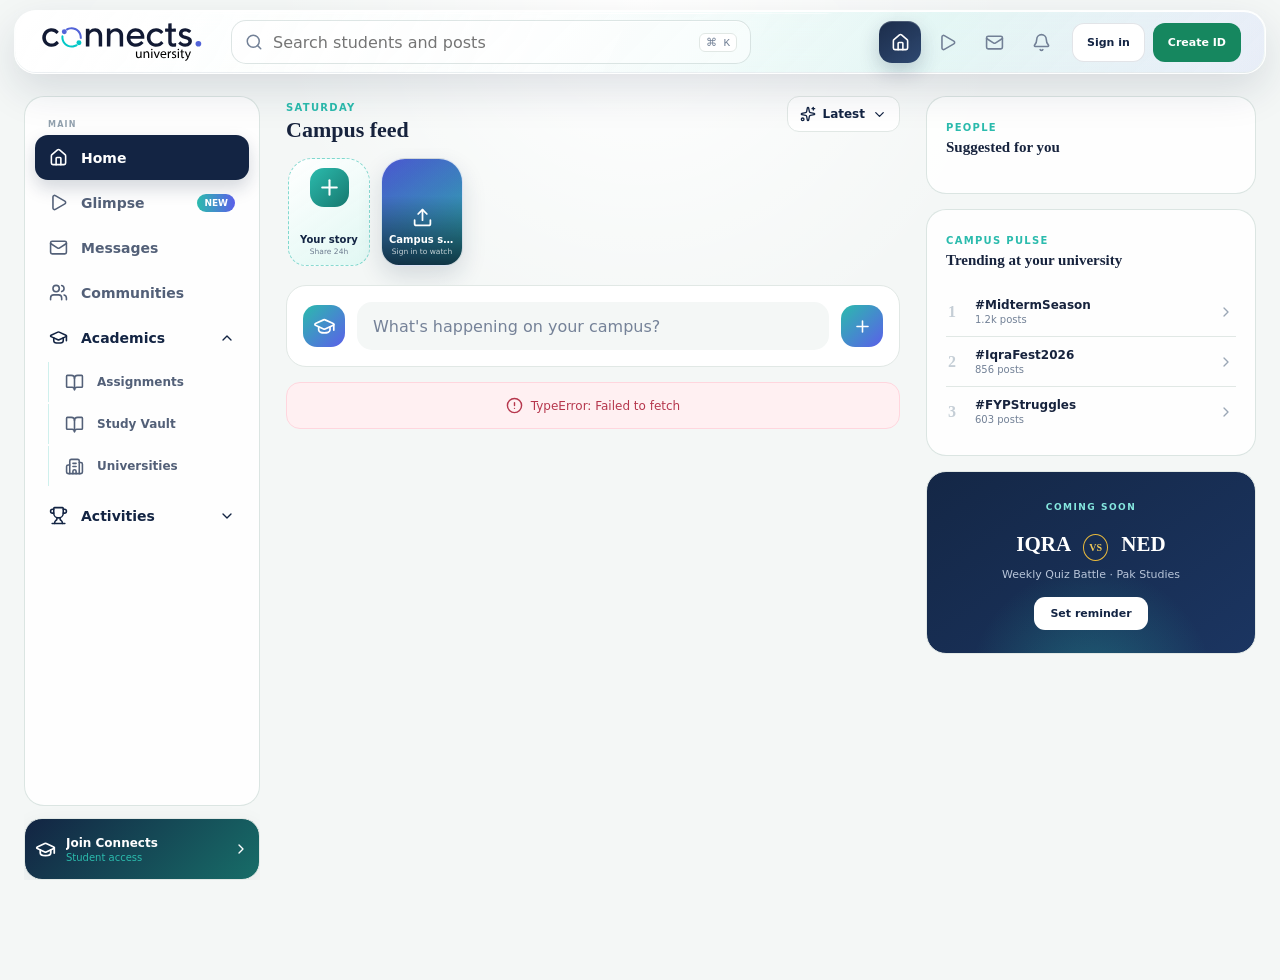
==== index.html @ 9ad3797e "Add files via upload" ====
<!doctype html>
<html lang="en">
  <head>
    <meta charset="UTF-8" />
    <meta name="viewport" content="width=device-width, initial-scale=1.0" />
    <meta name="theme-color" content="#132443" />
    <meta name="description" content="Connects University is a free student education and campus community platform for learners, teachers and universities across Pakistan." />
    <meta http-equiv="Content-Security-Policy" content="default-src 'self'; base-uri 'self'; object-src 'none'; frame-ancestors 'none'; form-action 'self'; script-src 'self' 'sha256-Qj+hzBf1pVnDikHfz5MEUBC58TeFYwtO6Jq3TD0cAFQ='; style-src 'self' 'unsafe-inline' https://fonts.googleapis.com; font-src 'self' https://fonts.gstatic.com; img-src 'self' data: blob: https://*.supabase.co; media-src 'self' blob: https://*.supabase.co; connect-src 'self' https://*.supabase.co wss://*.supabase.co; worker-src 'self' blob:; upgrade-insecure-requests" />
    <link rel="canonical" href="https://connects.university/" />
    <meta property="og:title" content="Connects University — Pakistan's Student Network" />
    <meta property="og:description" content="Free learning resources, campus discovery and a verified student community." />
    <meta property="og:url" content="https://connects.university/" />
    <meta property="og:type" content="website" />
    <meta property="og:image" content="https://connects.university/icons/connects-icon-512.png" />
    <link rel="icon" type="image/svg+xml" href="/connects-icon.svg" />
    <link rel="manifest" href="/manifest.webmanifest" />
    <link rel="apple-touch-icon" href="/icons/connects-icon-192.png" />
    <title>Connects University</title>
    <script type="application/ld+json">{"@context":"https://schema.org","@type":"Organization","name":"Connects University","url":"https://connects.university/","logo":"https://connects.university/connects-logo-dark.svg","founder":{"@type":"Person","name":"Mohsin Haider Shakeel","url":"https://connects.university/founder.html"}}</script>
    <script src="/route-restore.js"></script>
    <script type="module" crossorigin src="/assets/index-eYK4TrKf.js"></script>
    <link rel="stylesheet" crossorigin href="/assets/index-BGfh92pj.css">
  </head>
  <body>
    <div id="root"></div>
  </body>
</html>
---- assets/index-BGfh92pj.css ----
@import "https://fonts.googleapis.com/css2?family=DM+Sans:wght@400;500;600;700&family=Manrope:wght@600;700;800&display=swap";:root{--navy:#132443;--navy-2:#1b2f55;--teal:#2bbbad;--teal-soft:#e8f8f5;--purple:#5b5fe9;--bg:#f4f7f6;--card:#fff;--text:#17233d;--muted:#728096;--border:#e1e8e5;--shadow:0 14px 40px #14294812;color:var(--text);background:var(--bg);font-synthesis:none;font-family:DM Sans,system-ui,sans-serif}*{box-sizing:border-box}body{background:radial-gradient(circle at 50% 0,#fff 0,transparent 370px),var(--bg);min-width:320px;margin:0}button,input,textarea{font:inherit}.app{min-height:100vh}.topbar{-webkit-backdrop-filter:blur(16px);backdrop-filter:blur(16px);border-bottom:1px solid var(--border);z-index:30;background:#fffffff0;height:72px;position:sticky;top:0}.topbar-inner{align-items:center;gap:28px;max-width:1440px;height:100%;margin:auto;padding:0 30px;display:flex}.logo{letter-spacing:-1.1px;color:var(--navy);white-space:nowrap;align-items:center;font:800 22px/1 Manrope;display:flex}.logo b{color:var(--teal);font-size:26px}.logo-mark{background:var(--navy);border-radius:9px;width:25px;height:25px;margin-right:7px;position:relative;overflow:hidden;transform:rotate(-8deg)}.logo-mark:before{content:"";border:2px solid #fff;border-radius:8px;position:absolute;inset:7px 4px 4px}.logo-mark i{background:var(--teal);border-radius:50%;width:5px;height:5px;position:absolute;top:4px;left:6px}.logo-mark i+i{top:2px;left:15px}.search-box{border:1px solid var(--border);width:min(520px,42vw);height:44px;color:var(--muted);background:#f6f8f7;border-radius:15px;align-items:center;padding:0 13px;transition:all .2s;display:flex}.search-box:focus-within{border-color:var(--teal);background:#fff;box-shadow:0 0 0 4px #2bbbad1f}.search-box input{color:var(--text);background:0 0;border:0;outline:0;flex:1;padding:0 10px}.search-box kbd{border:1px solid var(--border);background:#fff;border-radius:6px;padding:2px 6px;font-size:11px}.top-actions{align-items:center;gap:5px;margin-left:auto;display:flex}.top-action,.icon-button{width:42px;height:42px;color:var(--muted);cursor:pointer;background:0 0;border:0;border-radius:13px;place-items:center;display:grid;position:relative}.top-action:hover,.top-action.active{background:var(--navy);color:#fff}.has-dot i{background:#ef5c77;border:2px solid #fff;border-radius:50%;width:7px;height:7px;position:absolute;top:8px;right:8px}.profile-trigger{cursor:pointer;color:var(--muted);background:0 0;border:0;align-items:center;gap:5px;margin-left:6px;display:flex}.app-grid{grid-template-columns:236px minmax(0,650px) 330px;gap:26px;max-width:1330px;margin:0 auto;padding:26px 24px 100px;display:grid}.left-column,.right-column{align-self:start;position:sticky;top:98px}.identity-card,.side-nav,.founding-card,.rail-card,.battle-card,.card{background:var(--card);border:1px solid var(--border);border-radius:20px}.identity-card{box-shadow:var(--shadow);align-items:center;gap:12px;padding:18px;display:flex}.identity-card div{min-width:0}.identity-card strong,.identity-card span{display:block}.identity-card strong{white-space:nowrap;font-size:14px}.identity-card span{color:var(--teal);margin-top:3px;font-size:12px}.verified{color:#fff;vertical-align:1px;background:#4385f5;border-radius:50%;place-items:center;width:16px;height:16px;font-size:11px;display:inline-grid!important}.avatar{background:linear-gradient(135deg,var(--avatar),color-mix(in srgb,var(--avatar),#132443 30%));color:#fff;letter-spacing:-.3px;border-radius:50%;flex:none;place-items:center;font-weight:700;display:inline-grid}.avatar-sm{width:34px;height:34px;font-size:11px}.avatar-md{width:44px;height:44px;font-size:12px}.avatar-lg{width:52px;height:52px;font-size:14px}.avatar-story{width:54px;height:54px;font-size:15px}.avatar-ring{outline:3px solid var(--teal-soft);outline-offset:2px}.side-nav{margin-top:14px;padding:9px}.side-nav button{color:#536078;cursor:pointer;background:0 0;border:0;border-radius:13px;align-items:center;gap:13px;width:100%;height:45px;padding:0 14px;font-size:14px;font-weight:600;display:flex}.side-nav button:hover{color:var(--navy);background:#f4f7f6}.side-nav button.active{background:var(--navy);color:#fff;box-shadow:0 8px 18px #1324432e}.side-nav button b{background:linear-gradient(90deg,var(--teal),var(--purple));color:#fff;border-radius:10px;margin-left:auto;padding:4px 7px;font-size:9px}.founding-card{color:#fff;background:linear-gradient(145deg,#132443,#1c3764);margin-top:14px;padding:18px;position:relative;overflow:hidden}.founding-card>*{z-index:1;position:relative}.founding-icon{color:#65e4d8;background:#2bbbad29;border-radius:11px;place-items:center;width:34px;height:34px;margin-bottom:12px;display:grid}.founding-card strong{text-transform:uppercase;color:#87e9df;letter-spacing:.8px;font-size:12px}.founding-card p{color:#bcc8dc;margin:8px 0 0;font-size:12px;line-height:1.55}.founding-orbit{z-index:0;border:20px solid #2bbbad1f;border-radius:50%;width:120px;height:120px;position:absolute;bottom:-55px;right:-53px}.feed-heading{justify-content:space-between;align-items:start;height:52px;display:flex}.feed-heading span,.section-title span{letter-spacing:1.3px;text-transform:uppercase;color:var(--teal);font-size:10px;font-weight:700}.feed-heading h1{margin:3px 0;font:800 22px/1.1 Manrope}.feed-heading>button{border:1px solid var(--border);color:var(--navy);background:#fff;border-radius:12px;align-items:center;gap:7px;padding:9px 12px;font-size:12px;font-weight:600;display:flex}.stories{scrollbar-width:none;gap:15px;padding:13px 4px 18px;display:flex;overflow-x:auto}.stories::-webkit-scrollbar{display:none}.story{cursor:pointer;background:0 0;border:0;flex-direction:column;align-items:center;gap:7px;min-width:62px;padding:0;display:flex}.story small{text-overflow:ellipsis;color:#58657a;max-width:68px;font-size:11px;overflow:hidden}.story-ring{background:conic-gradient(var(--purple),var(--teal),#ef8369,var(--purple));border-radius:50%;place-items:center;padding:3px;display:grid}.story-ring .avatar{border:3px solid #fff}.story-own{border:2px dashed var(--teal);width:60px;height:60px;color:var(--teal);background:#fff;border-radius:50%;place-items:center;display:grid}.composer{box-shadow:var(--shadow);padding:17px 18px}.composer-row{align-items:flex-start;gap:12px;display:flex}.composer textarea{resize:none;min-height:46px;max-height:120px;color:var(--text);background:#f5f7f6;border:0;border-radius:15px;outline:0;flex:1;padding:13px 16px}.composer textarea:focus{box-shadow:inset 0 0 0 1px var(--teal);background:#fff}.composer-actions{border-top:1px solid var(--border);justify-content:space-between;align-items:center;margin-top:14px;padding-top:12px;display:flex}.composer-actions>div{gap:4px;display:flex}.composer-actions button{color:#657187;cursor:pointer;background:0 0;border:0;border-radius:10px;align-items:center;gap:7px;padding:9px 11px;font-size:12px;font-weight:600;display:flex}.composer-actions button:hover{background:var(--teal-soft);color:#168f83}.primary-button{background:var(--navy)!important;color:#fff!important;padding:10px 17px!important}.primary-button:disabled{opacity:.45;cursor:not-allowed}.feed-list{gap:17px;margin-top:17px;display:grid}.post-card{padding:19px;box-shadow:0 8px 28px #1429480b}.post-header{align-items:center;gap:11px;display:flex}.post-author{flex-direction:column;gap:2px;display:flex}.post-author strong{font-size:14px}.post-author span{color:var(--muted);font-size:11px}.campus-chip{background:var(--teal-soft);color:#168f83;border-radius:20px;margin-left:4px;padding:5px 9px;font-size:10px;font-weight:700}.more-button{width:35px;height:35px;color:var(--muted);cursor:pointer;background:0 0;border:0;border-radius:10px;margin-left:auto}.more-button:hover{background:#f3f6f5}.post-copy{margin:15px 2px;font-size:14px;line-height:1.6}.post-visual{color:#fff;border-radius:17px;flex-direction:column;justify-content:center;height:330px;padding:34px;display:flex;position:relative;overflow:hidden}.post-visual:after{content:"";border:1px solid #ffffff2e;border-radius:50%;width:250px;height:250px;position:absolute;bottom:-70px;right:-60px;box-shadow:0 0 0 32px #ffffff0a,0 0 0 64px #ffffff08}.visual-grid{background-image:linear-gradient(#ffffff0a 1px,#0000 1px),linear-gradient(90deg,#ffffff0a 1px,#0000 1px);background-size:28px 28px;position:absolute;inset:0;-webkit-mask-image:linear-gradient(90deg,#000,#0000 70%);mask-image:linear-gradient(90deg,#000,#0000 70%)}.visual-pill{z-index:1;letter-spacing:1.3px;color:#8af0e6;margin-bottom:14px;font-size:9px;font-weight:700;position:relative}.post-visual>strong{z-index:1;letter-spacing:-1.1px;font:800 32px/1.12 Manrope;position:relative}.post-visual>strong em{color:#83eade;font-style:normal}.post-visual .logo{z-index:2;color:#fff;letter-spacing:-.5px;font-size:14px;position:absolute;top:22px;right:22px}.post-visual .logo-mark{background:#fff;border-radius:6px;width:18px;height:18px}.post-visual .logo-mark:before{border-color:var(--navy)}.post-stats{color:var(--muted);border-bottom:1px solid var(--border);justify-content:space-between;align-items:center;padding:12px 2px 10px;font-size:11px;display:flex}.post-stats span:first-child{align-items:center;gap:5px;display:flex}.post-actions{grid-template-columns:1fr 1.2fr 1fr 44px;gap:4px;padding-top:8px;display:grid}.post-actions button{color:#667288;cursor:pointer;background:0 0;border:0;border-radius:10px;justify-content:center;align-items:center;gap:7px;height:38px;font-size:12px;font-weight:600;display:flex}.post-actions button:hover{background:#f3f6f5}.post-actions button.liked{color:#e84f6b;background:#fff0f3}.post-actions button.saved{color:var(--navy);background:#edf1f7}.right-column{gap:15px;display:grid}.rail-card{padding:19px}.section-title{justify-content:space-between;align-items:start;margin-bottom:15px;display:flex}.section-title h2{margin:3px 0;font:800 15px/1.2 Manrope}.section-title button{color:var(--teal);cursor:pointer;background:0 0;border:0;font-size:11px;font-weight:700}.suggestions{gap:16px;display:grid}.suggestion{align-items:center;gap:10px;display:flex}.suggestion>div{flex:1;min-width:0}.suggestion strong,.suggestion span{white-space:nowrap;text-overflow:ellipsis;display:block;overflow:hidden}.suggestion strong{font-size:12px}.suggestion span{color:var(--muted);margin-top:3px;font-size:10px}.suggestion>button{border:1px solid var(--teal);color:#16988c;cursor:pointer;background:#fff;border-radius:20px;padding:7px 10px;font-size:10px;font-weight:700}.suggestion>button:hover{background:var(--teal);color:#fff}.trends{display:grid}.trends button{border:0;border-bottom:1px solid var(--border);text-align:left;color:var(--text);cursor:pointer;background:0 0;align-items:center;padding:11px 2px;display:flex}.trends button:last-child{border-bottom:0}.trends button>b{color:#c5ced6;width:27px;font:800 16px Manrope}.trends button>span{flex-direction:column;flex:1;gap:2px;display:flex}.trends strong{font-size:12px}.trends small{color:var(--muted);font-size:10px}.trends svg{color:#9aa6b5;transform:rotate(-90deg)}.battle-card{text-align:center;color:#fff;background:radial-gradient(circle at 50% 120%,#2bbbad54,#0000 45%),linear-gradient(145deg,#142746,#1b3561);padding:23px}.battle-card>span{letter-spacing:1.5px;color:#85e8df;font-size:9px;font-weight:700}.battle-card>strong{margin:18px 0 5px;font:800 21px Manrope;display:block}.battle-card>strong i{color:#f0c958;border:1px solid #e7b83c;border-radius:50%;margin:0 8px;padding:7px 5px;font-size:10px;font-style:normal}.battle-card p{color:#b8c5d9;font-size:11px}.battle-card button{color:var(--navy);background:#fff;border:0;border-radius:11px;margin-top:5px;padding:10px 16px;font-size:11px;font-weight:700}.bottom-nav,.mobile-only,.drawer-close,.drawer-scrim{display:none}@media (width<=1150px){.app-grid{grid-template-columns:220px minmax(0,650px);max-width:980px}.right-column{display:none}}@media (width<=820px){.topbar{height:64px}.topbar-inner{gap:12px;padding:0 15px}.topbar .logo{font-size:19px}.search-box{flex:1;width:auto}.search-box kbd,.top-actions .top-action,.profile-trigger svg{display:none}.mobile-only{display:grid}.app-grid{max-width:680px;padding:16px 13px 88px;display:block}.left-column{z-index:60;background:var(--bg);width:min(310px,86vw);height:100vh;padding:70px 16px 20px;transition:transform .25s;position:fixed;top:0;left:0;overflow:auto;transform:translate(-105%)}.left-column.drawer-open{transform:translate(0)}.drawer-close{width:40px;height:40px;color:var(--navy);background:#fff;border:0;border-radius:12px;place-items:center;display:grid;position:absolute;top:16px;right:15px}.drawer-scrim.show{-webkit-backdrop-filter:blur(3px);backdrop-filter:blur(3px);z-index:55;background:#0a182d73;display:block;position:fixed;inset:0}.feed-heading{height:48px}.stories{margin:0 -13px;padding-left:15px}.composer{border-radius:17px}.bottom-nav{z-index:40;height:70px;padding:6px max(7px,env(safe-area-inset-left)) calc(5px + env(safe-area-inset-bottom));-webkit-backdrop-filter:blur(14px);backdrop-filter:blur(14px);border-top:1px solid var(--border);background:#fffffff5;grid-template-columns:repeat(5,1fr);display:grid;position:fixed;bottom:0;left:0;right:0}.bottom-nav button{color:#758197;background:0 0;border:0;flex-direction:column;justify-content:center;align-items:center;gap:2px;font-size:9px;display:flex}.bottom-nav svg{width:20px}.bottom-nav button.active{color:var(--navy)}.bottom-nav .create{background:linear-gradient(135deg,var(--teal),var(--purple));color:#fff;border-radius:15px;place-self:center;width:46px;height:46px;box-shadow:0 8px 20px #427acf40}.bottom-nav .create svg{width:23px}.post-visual{height:300px}}@media (width<=520px){.topbar .search-box{display:none}.topbar-inner{justify-content:space-between}.top-actions{margin-left:0}.feed-heading h1{font-size:20px}.feed-heading>button{padding:8px 10px}.composer{padding:14px}.composer-actions button{padding:8px}.composer-actions button:nth-child(2){display:none}.primary-button{display:flex!important}.post-card{border-radius:17px;padding:14px}.post-copy{font-size:13px}.post-visual{height:250px;padding:24px}.post-visual>strong{font-size:27px}.post-actions{grid-template-columns:1fr 1.2fr 1fr 38px}.post-actions button{font-size:0}.post-actions button svg{width:20px}.post-header .campus-chip{display:none}}@media (prefers-reduced-motion:reduce){*{scroll-behavior:auto!important;transition:none!important}}.avatar{overflow:hidden}.avatar img{object-fit:cover;width:100%;height:100%}.side-nav button:disabled,.story:disabled,.post-actions button:disabled,.suggestion button:disabled,.trends button:disabled,.battle-card button:disabled{opacity:.52;cursor:not-allowed}.side-nav button.active{opacity:1}.composer-actions button small{background:#eef1f5;border-radius:8px;padding:2px 5px;font-size:8px}.composer-actions button:disabled{opacity:.52;cursor:not-allowed}.real-post-image{object-fit:cover;background:#edf1f0;border-radius:17px;width:100%;max-height:520px;display:block}.poll-preview{gap:7px;margin-top:10px;display:grid}.poll-preview button{border:1px solid var(--border);text-align:left;color:var(--text);background:#f7f9f8;border-radius:11px;padding:10px}.feed-error,.feed-loading,.empty-state{border-radius:14px;justify-content:center;align-items:center;gap:8px;margin-top:15px;padding:14px;font-size:12px;display:flex}.feed-error{color:#b6374d;background:#fff0f2;border:1px solid #ffd6de}.feed-loading,.empty-state{color:var(--muted);border:1px solid var(--border);background:#fff}.load-more{border:1px solid var(--border);color:var(--navy);cursor:pointer;background:#fff;border-radius:13px;align-items:center;gap:7px;margin:16px auto 0;padding:10px 18px;font-weight:700;display:flex}.spin{animation:.8s linear infinite spin}@keyframes spin{to{transform:rotate(360deg)}}.auth-page{background:#fff;grid-template-columns:minmax(420px,1.08fr) minmax(420px,.92fr);min-height:100vh;display:grid}.auth-showcase{color:#fff;background:radial-gradient(circle at 15% 85%,#2bbbad47,#0000 28%),radial-gradient(circle at 90% 5%,#5b5fe940,#0000 28%),linear-gradient(145deg,#10213e,#1a3764);flex-direction:column;min-height:100vh;padding:48px clamp(45px,6vw,90px);display:flex;position:relative;overflow:hidden}.auth-showcase:after{content:"";border:1px solid #ffffff1a;border-radius:50%;width:420px;height:420px;position:absolute;bottom:-150px;right:-180px;box-shadow:0 0 0 45px #ffffff06,0 0 0 90px #ffffff05}.auth-logo{letter-spacing:-1px;z-index:1;align-items:center;font:800 22px Manrope;display:flex;position:relative}.auth-logo>span{background:#fff;border-radius:9px;width:27px;height:27px;margin-right:8px;position:relative;transform:rotate(-7deg)}.auth-logo>span:before{content:"";border:2px solid var(--navy);border-radius:8px;position:absolute;inset:7px 4px 4px}.auth-logo i{background:var(--teal);border-radius:50%;width:5px;height:5px;position:absolute;top:4px;left:6px}.auth-logo i+i{top:2px;left:16px}.auth-logo>b{color:#58dacd;font-size:27px}.showcase-copy{z-index:1;margin:auto 0;position:relative}.showcase-copy>span,.eyebrow{letter-spacing:1.6px;color:#70e3d8;font-size:10px;font-weight:800}.showcase-copy h1{letter-spacing:-2.6px;margin:17px 0 20px;font:800 clamp(40px,5vw,68px)/1.02 Manrope}.showcase-copy h1 em{color:#71e1d6;font-style:normal}.showcase-copy p{color:#c4cede;max-width:520px;font-size:16px;line-height:1.7}.campus-note{z-index:1;color:#fff;align-items:center;gap:12px;display:flex;position:relative}.campus-note>svg{color:#76e7dc;background:#ffffff1a;border-radius:13px;width:42px;height:42px;padding:10px}.campus-note strong,.campus-note span{display:block}.campus-note strong{font-size:12px}.campus-note span{color:#aebdd2;margin-top:3px;font-size:10px}.auth-panel{background:radial-gradient(circle at 50% 0,#f0fbf9,#0000 38%),#fff;place-items:center;padding:40px;display:grid}.auth-card{width:min(420px,100%)}.mobile-auth-logo{display:none}.auth-card h2{letter-spacing:-1px;color:var(--navy);margin:9px 0;font:800 31px/1.15 Manrope}.auth-card>p{color:var(--muted);margin-bottom:27px;font-size:13px;line-height:1.6}.auth-card form{gap:15px;display:grid}.auth-card label{color:#4c5a70;gap:7px;font-size:11px;font-weight:700;display:grid}.auth-card input{border:1px solid var(--border);width:100%;height:49px;color:var(--text);background:#fbfcfc;border-radius:13px;outline:0;padding:0 14px}.auth-card input:focus{border-color:var(--teal);background:#fff;box-shadow:0 0 0 4px #2bbbad1c}.auth-submit,.google-button{cursor:pointer;border-radius:13px;justify-content:center;align-items:center;gap:9px;width:100%;height:49px;font-weight:700;display:flex}.auth-submit{background:var(--navy);color:#fff;border:0}.google-button{border:1px solid var(--border);color:var(--text);background:#fff}.google-button b{color:#4285f4;font-size:16px}.auth-submit:disabled,.google-button:disabled{opacity:.55;cursor:wait}.auth-divider{color:#9aa5b5;align-items:center;gap:11px;margin:18px 0;font-size:10px;display:flex}.auth-divider:before,.auth-divider:after{content:"";background:var(--border);flex:1;height:1px}.auth-card>small{text-align:center;color:#8a96a8;margin-top:18px;line-height:1.5;display:block}.auth-error{color:#b6374d;background:#fff0f2;border:1px solid #ffd6de;border-radius:10px;padding:10px;font-size:11px}.state-page{background:radial-gradient(circle at 50% 25%,#eaf9f6,transparent 34%),var(--bg);text-align:center;flex-direction:column;justify-content:center;align-items:center;gap:20px;min-height:100vh;padding:25px;display:flex}.state-card{border:1px solid var(--border);max-width:520px;box-shadow:var(--shadow);background:#fff;border-radius:20px;padding:28px}.state-card>svg{color:var(--teal)}.state-card h1{color:var(--navy);font:800 25px Manrope}.state-card p{color:var(--muted);line-height:1.65}.state-card code{text-align:left;color:#8ce9df;background:#12233f;border-radius:12px;padding:14px;font-size:11px;line-height:1.8;display:block;overflow:auto}@media (width<=850px){.auth-page{grid-template-columns:1fr}.auth-showcase{display:none}.auth-panel{min-height:100vh;padding:28px}.mobile-auth-logo{margin-bottom:50px;display:block}.mobile-auth-logo .auth-logo{color:var(--navy)}}html,body,#root{max-width:100%;overflow-x:hidden}.app-grid{grid-template-columns:minmax(210px,236px) minmax(0,650px) minmax(280px,330px);width:100%}.left-column,.feed-column,.right-column,.feed-list,.post-card,.post-header,.post-author,.post-actions{min-width:0}.feed-column,.post-card{width:100%;max-width:100%}.post-card{overflow:hidden}.post-copy{white-space:pre-wrap;overflow-wrap:anywhere;word-break:break-word;max-width:100%}.post-author{overflow:hidden}.post-author>strong,.post-author>span{text-overflow:ellipsis;white-space:nowrap;max-width:100%;overflow:hidden}.real-post-image{max-width:100%;height:auto}.post-actions{width:100%;overflow:hidden}.suggestion .avatar{place-items:center;display:grid}.suggestion>div>strong,.suggestion>div>span{white-space:nowrap;text-overflow:ellipsis;display:block;overflow:hidden}.suggestion .verified{display:inline-grid}.rail-card,.battle-card{min-width:0;max-width:100%;overflow:hidden}@media (width<=1150px){.app-grid{grid-template-columns:minmax(200px,220px) minmax(0,650px)}}.left-column,.right-column{overscroll-behavior:contain;scrollbar-width:thin;scrollbar-color:#d6dfdc transparent;max-height:calc(100vh - 106px);padding-right:3px;top:88px;overflow-y:auto}.identity-card{cursor:pointer}.header-search{width:min(520px,42vw);position:relative}.header-search .search-box{width:100%}.search-results{border:1px solid var(--border);z-index:80;background:#fff;border-radius:16px;padding:7px;position:absolute;top:51px;left:0;right:0;box-shadow:0 18px 45px #12274624}.search-results>button{text-align:left;cursor:pointer;background:0 0;border:0;border-radius:11px;align-items:center;gap:9px;width:100%;padding:9px;display:flex}.search-results>button:hover{background:#f2f7f5}.search-results>button>span:not(.avatar):not(.search-post-icon){gap:2px;min-width:0;display:grid}.search-results b,.search-results small{white-space:nowrap;text-overflow:ellipsis;overflow:hidden}.search-results b{font-size:12px}.search-results small{color:var(--muted);font-size:10px}.search-status{text-align:center;color:var(--muted);padding:15px;font-size:12px}.search-post-icon{background:var(--teal-soft);color:#168f83;border-radius:10px;place-items:center;width:34px;height:34px;font-weight:800;display:grid}.notification-panel{z-index:90;border:1px solid var(--border);opacity:0;visibility:hidden;background:#fff;border-radius:17px;width:360px;max-height:calc(100vh - 100px);padding:9px;transition:all .18s;position:fixed;top:78px;right:28px;overflow:auto;transform:translateY(-8px);box-shadow:0 20px 55px #0f223d2e}.notification-panel.open{opacity:1;visibility:visible;transform:none}.notification-panel header{justify-content:space-between;align-items:center;padding:9px 10px;display:flex}.notification-panel header button{color:var(--muted);cursor:pointer;background:0 0;border:0}.notification-panel>p{text-align:center;color:var(--muted);padding:25px;font-size:12px}.notification-item{border-radius:11px;gap:9px;padding:10px;display:flex}.notification-item:hover{background:#f4f7f6}.notification-item>div{gap:3px;font-size:11px;display:grid}.notification-item small{color:var(--muted)}.photo-preview{width:120px;height:90px;margin:12px 0 0 56px;position:relative}.photo-preview img{object-fit:cover;border-radius:12px;width:100%;height:100%}.photo-preview button{background:var(--navy);color:#fff;border:0;border-radius:50%;place-items:center;width:25px;height:25px;display:grid;position:absolute;top:-7px;right:-7px}.poll-editor-react{grid-template-columns:1fr 1fr;gap:7px;margin:12px 0 0 56px;display:grid}.poll-editor-react input{border:1px solid var(--border);border-radius:10px;outline:0;height:39px;padding:0 11px}.poll-editor-react input:focus{border-color:var(--teal)}.post-actions button.sparked{color:#d88900;background:#fff7df}.comments-panel{border-top:1px solid var(--border);margin-top:9px;padding-top:13px}.comments-panel>span{text-align:center;color:var(--muted);font-size:11px;display:block}.comment-row{gap:8px;margin:10px 0;display:flex}.comment-row>div{background:#f3f6f5;border-radius:12px;min-width:0;padding:8px 11px}.comment-row b{font-size:11px}.comment-row p{overflow-wrap:anywhere;margin:3px 0 0;font-size:12px}.comment-input{gap:7px;margin-top:10px;display:flex}.comment-input input{border:1px solid var(--border);border-radius:11px;outline:0;flex:1;min-width:0;height:39px;padding:0 12px}.comment-input button{background:var(--navy);color:#fff;border:0;border-radius:11px;place-items:center;width:40px;display:grid}.poll-live{gap:7px;margin:10px 0;display:grid}.poll-live>button{border:1px solid var(--border);height:42px;color:var(--text);cursor:pointer;background:#f8faf9;border-radius:11px;align-items:center;padding:0 12px;display:flex;position:relative;overflow:hidden}.poll-live>button i{background:#2bbbad21;position:absolute;inset:0 auto 0 0}.poll-live>button span,.poll-live>button b{z-index:1;position:relative}.poll-live>button span{text-align:left;flex:1}.poll-live>button.selected{border-color:var(--teal)}.poll-live>small{color:var(--muted);font-size:10px}.view-heading{justify-content:space-between;align-items:center;min-height:60px;margin-bottom:16px;display:flex}.view-heading span{color:var(--teal);letter-spacing:1.4px;font-size:10px;font-weight:800}.view-heading h1{margin:3px 0;font:800 24px Manrope}.glimpse-grid-react{grid-template-columns:repeat(2,minmax(0,1fr));gap:14px;display:grid}.glimpse-grid-react article{aspect-ratio:9/16;background:#06111d;border-radius:18px;position:relative;overflow:hidden}.glimpse-grid-react video{object-fit:contain;width:100%;height:100%}.glimpse-overlay{color:#fff;background:linear-gradient(#0000,#000000c7);padding:35px 14px 14px;position:absolute;bottom:0;left:0;right:0}.glimpse-overlay p{margin:5px 0;font-size:11px}.glimpse-overlay>div{gap:7px;display:flex}.glimpse-overlay button{color:#fff;background:#ffffff29;border:0;border-radius:50%;place-items:center;width:35px;height:35px;display:grid}.glimpse-overlay button.active{background:#e95470}.glimpse-overlay button.sparked{background:#d79016}.community-grid-react{grid-template-columns:1fr 1fr;gap:14px;display:grid}.community-grid-react>button{border:1px solid var(--border);text-align:left;box-shadow:var(--shadow);cursor:pointer;background:#fff;border-radius:18px;padding:25px}.community-grid-react>button:hover{border-color:var(--teal);transform:translateY(-2px)}.community-grid-react b,.community-grid-react span{display:block}.community-grid-react b{color:var(--navy);font:800 17px Manrope}.community-grid-react span{color:var(--teal);margin:7px 0;font-size:12px}.community-grid-react p{color:var(--muted);font-size:12px}.back-button{color:var(--teal);cursor:pointer;background:0 0;border:0;font-weight:700}.community-title{font:800 20px Manrope}.profile-view-react{border:1px solid var(--border);background:#fff;border-radius:20px;overflow:hidden}.profile-cover{background:radial-gradient(circle at 80% 20%,#2bbbadb3,transparent 25%),linear-gradient(135deg,var(--navy),#31558d);height:145px}.profile-summary{align-items:center;gap:17px;margin-top:-36px;padding:0 25px;display:flex}.avatar-profile{border:5px solid #fff;width:94px;height:94px;font-size:22px}.profile-summary h1{margin:40px 0 2px;font:800 22px Manrope}.profile-summary span,.profile-summary p{color:var(--muted);font-size:11px}.profile-summary p{margin:4px 0}.profile-badges{gap:7px;padding:15px 25px;display:flex}.profile-badges b{color:#168f83;background:var(--teal-soft);border-radius:12px;padding:6px 9px;font-size:9px}.profile-post-title{border-top:1px solid var(--border);margin:0;padding:18px 25px;font:800 17px Manrope}.profile-view-react .feed-list{padding:0 18px 20px}.coming-view{text-align:center;border:1px solid var(--border);box-shadow:var(--shadow);background:#fff;border-radius:20px;padding:70px 35px}.coming-icon{background:var(--teal-soft);width:64px;height:64px;color:var(--teal);border-radius:20px;place-items:center;margin:0 auto 15px;display:grid}.coming-view>span{color:var(--teal);letter-spacing:1.5px;font-size:9px;font-weight:800}.coming-view h1{margin:7px;font:800 29px Manrope}.coming-view p{max-width:500px;color:var(--muted);margin:0 auto;font-size:13px;line-height:1.7}.chat-preview{border:1px solid var(--border);border-radius:13px;gap:5px;max-width:360px;margin:24px auto 0;padding:15px;display:grid}.chat-preview span{color:var(--muted);font-size:11px}.toast-react{z-index:120;background:var(--navy);color:#fff;border-radius:12px;padding:11px 17px;font-size:12px;position:fixed;bottom:28px;left:50%;transform:translate(-50%);box-shadow:0 12px 35px #0f223d3b}@media (width<=820px){.header-search{display:none}.left-column{max-height:100vh}.notification-panel{width:auto;top:68px;left:10px;right:10px}.glimpse-grid-react{grid-template-columns:1fr 1fr}.community-grid-react{grid-template-columns:1fr}.profile-summary{padding:0 16px}.profile-view-react .feed-list{padding:0 10px 14px}}@media (width<=520px){.glimpse-grid-react{grid-template-columns:1fr}.poll-editor-react{grid-template-columns:1fr;margin-left:0}.photo-preview{margin-left:0}.post-actions button{font-size:10px}.profile-summary h1{font-size:18px}}.comment-thread{display:grid}.comment-bubble{background:#f3f6f5;border-radius:12px;min-width:0;max-width:calc(100% - 42px);padding:8px 11px}.comment-row>div.comment-bubble{background:#f3f6f5}.comment-bubble .verified{width:13px;height:13px;font-size:8px}.reply-trigger{color:#66758c;cursor:pointer;background:0 0;border:0;padding:5px 0 0;font-size:10px;font-weight:800;display:block}.reply-trigger:hover{color:var(--teal)}.comment-reply{margin-top:1px;margin-left:42px}.comment-reply .avatar{width:28px;height:28px;font-size:9px}.reply-input{gap:6px;margin:2px 0 7px 42px;display:flex}.reply-input input{border:1px solid var(--border);border-radius:10px;outline:0;flex:1;min-width:0;height:34px;padding:0 11px}.reply-input input:focus{border-color:var(--teal)}.reply-input button{background:var(--navy);color:#fff;border:0;border-radius:10px;place-items:center;width:34px;display:grid}.comments-empty{color:var(--muted);text-align:center;place-items:center;gap:5px;padding:22px;display:grid}.comments-empty b{color:var(--navy);font-size:12px}.comments-empty small{font-size:10px}.comment-input button:disabled,.reply-input button:disabled{opacity:.45}.glimpse-view{width:100%;min-width:0}.glimpse-heading{margin-bottom:12px}.glimpse-heading>small{color:var(--muted);font-size:10px}.glimpse-stage{overscroll-behavior-y:contain;scroll-snap-type:y mandatory;scrollbar-width:none;background:radial-gradient(circle at 50% 25%,#28334a,#090d14 68%);border-radius:24px;height:calc(100vh - 168px);min-height:560px;max-height:780px;overflow-y:auto;box-shadow:0 20px 55px #0a132326}.glimpse-stage::-webkit-scrollbar{display:none}.glimpse-card-react{color:#fff;scroll-snap-align:start;scroll-snap-stop:always;background:#05070a;width:min(100%,410px);height:100%;margin:0 auto;position:relative;overflow:hidden}.glimpse-card-react video{object-fit:cover;background:#05070a;width:100%;height:100%;position:absolute;inset:0}.glimpse-video-hit{z-index:1;cursor:pointer;background:0 0;border:0;position:absolute;inset:0}.glimpse-shade{z-index:2;pointer-events:none;background:linear-gradient(#00000057,#0000 24% 54%,#000000db 100%);position:absolute;inset:0}.glimpse-play-state{z-index:4;-webkit-backdrop-filter:blur(9px);backdrop-filter:blur(9px);color:#fff;background:#080c1266;border:1px solid #ffffff47;border-radius:50%;place-items:center;width:70px;height:70px;padding-left:5px;display:grid;position:absolute;top:50%;left:50%;transform:translate(-50%,-50%)}.glimpse-audio-top{z-index:5;-webkit-backdrop-filter:blur(10px);backdrop-filter:blur(10px);background:#070b1252;border:1px solid #ffffff2b;border-radius:18px;align-items:center;gap:7px;max-width:calc(100% - 80px);padding:7px 10px;font-size:10px;display:flex;position:absolute;top:17px;left:17px}.glimpse-audio-top span{white-space:nowrap;text-overflow:ellipsis;overflow:hidden}.glimpse-volume{z-index:5;-webkit-backdrop-filter:blur(9px);backdrop-filter:blur(9px);color:#fff;background:#070b1259;border:1px solid #ffffff24;border-radius:50%;place-items:center;width:38px;height:38px;display:grid;position:absolute;top:15px;right:15px}.glimpse-creator{z-index:5;align-items:center;gap:10px;display:flex;position:absolute;bottom:112px;left:17px;right:82px}.glimpse-creator .avatar{border:2px solid #fff}.glimpse-creator>div{min-width:0}.glimpse-creator b,.glimpse-creator span{white-space:nowrap;text-overflow:ellipsis;display:block;overflow:hidden}.glimpse-creator b{font-size:13px}.glimpse-creator>div>span{color:#ffffffbf;margin-top:2px;font-size:10px}.glimpse-caption{z-index:5;position:absolute;bottom:38px;left:17px;right:74px}.glimpse-caption p{-webkit-line-clamp:2;-webkit-box-orient:vertical;margin:0 0 8px;font-size:12px;line-height:1.45;display:-webkit-box;overflow:hidden}.glimpse-audio-bottom{color:#ffffffdb;align-items:center;gap:6px;font-size:10px;display:flex}.glimpse-audio-bottom span{white-space:nowrap;text-overflow:ellipsis;overflow:hidden}.glimpse-actions{z-index:6;gap:13px;display:grid;position:absolute;bottom:34px;right:12px}.glimpse-actions button{color:#fff;background:0 0;border:0;justify-items:center;gap:4px;padding:0;display:grid}.glimpse-actions button>span{-webkit-backdrop-filter:blur(8px);backdrop-filter:blur(8px);background:#05080d61;border:1px solid #ffffff2e;border-radius:50%;place-items:center;width:44px;height:44px;transition:all .18s;display:grid}.glimpse-actions button small{color:#fff;text-shadow:0 1px 4px #000;font-size:9px}.glimpse-actions button.active>span{background:#ec4f6d;border-color:#ec4f6d}.glimpse-actions button.sparked>span{background:#e19a13;border-color:#e19a13}.glimpse-actions button.saved>span{color:var(--navy);background:#fff}.glimpse-progress{z-index:7;background:#ffffff2e;height:3px;position:absolute;bottom:0;left:0;right:0}.glimpse-progress i{background:linear-gradient(90deg,var(--teal),#76e9de);height:100%;transition:width 80ms linear;display:block}.glimpse-comments-layer{z-index:30;position:absolute;inset:0}.comments-scrim{-webkit-backdrop-filter:blur(2px);backdrop-filter:blur(2px);background:#00000078;border:0;position:absolute;inset:0}.glimpse-comments-sheet{height:min(68%,520px);color:var(--text);background:#fff;border-radius:22px 22px 0 0;flex-direction:column;animation:.2s ease-out sheet-up;display:flex;position:absolute;bottom:0;left:0;right:0;box-shadow:0 -18px 45px #00000038}.glimpse-comments-sheet>header{border-bottom:1px solid var(--border);flex:none;justify-content:center;align-items:center;height:53px;padding:0 14px;display:flex}.glimpse-comments-sheet>header b{font:800 14px Manrope}.glimpse-comments-sheet>header button{width:36px;height:36px;color:var(--navy);background:#f2f5f4;border:0;border-radius:10px;place-items:center;display:grid;position:absolute;right:12px}.comments-sheet-body{flex-direction:column;flex:1;padding:4px 14px 12px;display:flex;overflow-y:auto}.comments-sheet-body .comment-input{background:#fff;margin-top:auto;padding:10px 0 12px;position:sticky;bottom:-12px}@keyframes sheet-up{0%{transform:translateY(100%)}to{transform:none}}.create-layer{z-index:160;align-items:end;display:grid;position:fixed;inset:0}.create-scrim{-webkit-backdrop-filter:blur(5px);backdrop-filter:blur(5px);background:#0812228f;border:0;position:absolute;inset:0}.create-sheet{width:min(620px,100%);padding:20px max(18px,env(safe-area-inset-left)) calc(22px + env(safe-area-inset-bottom));background:#fff;border-radius:24px 24px 0 0;margin:0 auto;animation:.22s ease-out sheet-up;position:relative;box-shadow:0 -22px 60px #09182d38}.create-sheet>header{justify-content:space-between;align-items:center;display:flex}.create-sheet>header span{letter-spacing:1.5px;color:var(--teal);font-size:9px;font-weight:800}.create-sheet>header h2{margin:3px 0;font:800 21px Manrope}.create-sheet>header>button{width:40px;height:40px;color:var(--navy);background:#f1f5f3;border:0;border-radius:12px;place-items:center;display:grid}.create-choices{grid-template-columns:1fr 1fr;gap:12px;margin-top:18px;display:grid}.create-choices>button{border:1px solid var(--border);text-align:left;cursor:pointer;background:#fafcfb;border-radius:18px;flex-direction:column;align-items:flex-start;min-height:155px;padding:18px;display:flex}.create-choices>button:hover{border-color:var(--teal);background:var(--teal-soft)}.create-choices>button>span{background:var(--navy);color:#fff;border-radius:14px;place-items:center;width:46px;height:46px;margin-bottom:18px;display:grid}.create-choices>button+button>span{background:linear-gradient(135deg,var(--teal),var(--purple))}.create-choices b{color:var(--navy);font:800 14px Manrope}.create-choices small{color:var(--muted);margin-top:5px;font-size:10px;line-height:1.45}.create-editor{gap:12px;margin-top:15px;display:grid}.create-preview{background:#080b10;border-radius:17px;width:100%;height:230px;overflow:hidden}.create-preview img,.create-preview video{object-fit:contain;width:100%;height:100%}.create-preview.glimpse{width:160px;height:285px;margin:auto}.create-editor textarea{resize:none;border:1px solid var(--border);border-radius:14px;outline:0;width:100%;height:85px;padding:12px}.create-editor textarea:focus{border-color:var(--teal)}.create-submit-row{justify-content:space-between;align-items:center;gap:10px;display:flex}.change-media{color:var(--muted);background:0 0;border:0;font-size:11px;font-weight:700}.create-error{color:#b6374d;background:#fff0f2;border:1px solid #ffd3db;border-radius:11px;padding:10px;font-size:11px}@media (width<=820px){.glimpse-mode .app-grid{max-width:none;padding:0 0 70px}.glimpse-mode .feed-column{max-width:none}.glimpse-heading{display:none}.glimpse-stage{height:calc(100dvh - 134px);min-height:0;max-height:none;box-shadow:none;background:#000;border-radius:0}.glimpse-card-react{border-radius:0;width:100%;max-width:520px}.glimpse-card-react video{object-fit:cover}.glimpse-audio-top{top:13px}.glimpse-volume{top:11px}.glimpse-creator{bottom:115px}.glimpse-actions{bottom:36px}.glimpse-comments-sheet{height:72%}}@media (width>=821px){.create-layer{display:none}}@media (width<=520px){.create-choices{grid-template-columns:1fr 1fr;gap:9px}.create-choices>button{min-height:142px;padding:14px}.comment-reply,.reply-input{margin-left:32px}.glimpse-creator{right:73px}.glimpse-caption{right:70px}.glimpse-actions button>span{width:42px;height:42px}}html,body,#root{overflow-x:clip}body{overflow-y:visible}.topbar{-webkit-backdrop-filter:none;z-index:100;pointer-events:none;background:0 0;border:0;height:64px;position:fixed;top:10px;left:14px;right:14px}.topbar-inner{-webkit-backdrop-filter:blur(28px)saturate(185%);isolation:isolate;pointer-events:auto;background:linear-gradient(135deg,#ffffffe0,#f4faf9b3);border:1px solid #ffffffc2;border-radius:22px;max-width:1440px;height:64px;padding:0 24px;position:relative;box-shadow:0 16px 42px #14294821,inset 0 1px #fffffff2,inset 0 -1px #6b879b1f}.topbar-inner:before{content:"";z-index:-1;pointer-events:none;background:linear-gradient(115deg,#ffffff9e,#ffffff14 42%,#49d2c61c 72%,#7479f217);border-radius:20px;position:absolute;inset:1px}.topbar-inner:after{content:"";pointer-events:none;background:#fffffff5;border-radius:50%;height:1px;position:absolute;top:2px;left:6%;right:34%;box-shadow:0 0 16px #ffffffe6}.topbar .search-box{-webkit-backdrop-filter:blur(14px);background:#ffffff6e;border-color:#a6bab961;box-shadow:inset 0 1px #ffffffad}.topbar .search-box:focus-within{background:#ffffffc2;border-color:#2bbbad94}.top-action,.icon-button,.profile-trigger{transition:background .18s,box-shadow .18s,transform .18s}.top-action:hover,.icon-button:hover{color:var(--navy);background:#ffffff8c;box-shadow:inset 0 1px #fffc}.top-action.active{color:#fff;background:linear-gradient(145deg,#132443f5,#1e3965eb);box-shadow:0 8px 20px #13244338,inset 0 1px #fff3}.app-grid{padding-top:96px}.left-column,.right-column{overscroll-behavior:auto;align-self:start;max-height:none;padding-right:0;position:sticky;top:92px;overflow:visible}.identity-card,.side-nav,.rail-card{-webkit-backdrop-filter:blur(18px)saturate(135%);background:#ffffffe0;border-color:#d6e2dee0}.notification-panel{-webkit-backdrop-filter:blur(24px)saturate(160%);background:#ffffffe6;top:86px}@media (width<=820px){.topbar{height:56px;top:8px;left:8px;right:8px}.topbar-inner{border-radius:19px;gap:10px;height:56px;padding:0 12px}.topbar-inner:before{border-radius:17px}.app-grid{padding-top:80px}.left-column{z-index:120;max-height:100vh;padding-right:16px;top:0;overflow-y:auto}.drawer-scrim.show{z-index:115}.notification-panel{top:72px}.bottom-nav{height:64px;padding:5px max(6px,env(safe-area-inset-left)) calc(4px + env(safe-area-inset-bottom));-webkit-backdrop-filter:blur(25px)saturate(180%);background:linear-gradient(135deg,#ffffffde,#f1f8f7b3);border:1px solid #ffffffc2;border-radius:22px;bottom:8px;left:8px;right:8px;overflow:visible;box-shadow:0 14px 38px #1429482e,inset 0 1px #fffffff2}.bottom-nav button{border-radius:14px}.bottom-nav button.active{color:var(--navy);background:#ffffff94;box-shadow:inset 0 1px #ffffffe6,0 5px 15px #17335614}.bottom-nav .create{border:1px solid #ffffff8c;border-radius:17px;width:48px;height:48px;box-shadow:0 10px 25px #427acf4d,inset 0 1px #ffffff73}.glimpse-mode .app-grid{padding:72px 0 80px}.glimpse-stage{height:calc(100dvh - 152px)}}.post-profile-link,.suggestion-profile,.glimpse-creator{color:inherit;cursor:pointer;background:0 0;border:0;padding:0}.post-profile-link{text-align:left;align-items:center;gap:11px;min-width:0;display:flex}.post-profile-link:hover strong,.suggestion-profile:hover strong,.glimpse-creator:hover b{color:var(--teal)}.suggestion-profile{text-align:left;flex:1;align-items:center;gap:10px;min-width:0;display:flex}.suggestion-profile>span{flex:1;min-width:0}.suggestion-profile strong,.suggestion-profile>span>span{white-space:nowrap;text-overflow:ellipsis;display:block;overflow:hidden}.suggestion-profile>span>span{color:var(--muted);margin-top:3px;font-size:10px}.suggestion>button:last-child,.profile-respect,.notification-respect{border:1px solid var(--teal);color:#148e83;cursor:pointer;background:#ffffffdb;border-radius:20px;padding:7px 12px;font-size:10px;font-weight:800;transition:all .18s}.suggestion>button.pending,.profile-respect.pending,.notification-respect.pending{color:#aa7100;background:#fff6dc;border-color:#e7a722}.suggestion>button.respected,.profile-respect.respected,.notification-respect.respected{background:linear-gradient(135deg,var(--teal),#3a9ed8);color:#fff;border-color:#0000;box-shadow:0 7px 18px #2bbbad38}.suggestion>button.accept,.profile-respect.accept,.notification-respect.accept{background:var(--navy);border-color:var(--navy);color:#fff}.profile-summary{position:relative}.profile-identity-copy{flex:1;min-width:0}.profile-respect{flex:none;margin:38px 0 0 auto;padding:9px 17px}.notification-item{text-align:left;cursor:pointer;align-items:center;width:100%}.notification-item>div{flex:1;min-width:0}.notification-respect{flex:none;padding:6px 10px}.glimpse-creator{color:#fff;text-align:left}.glimpse-creator>span{min-width:0}.glimpse-creator b,.glimpse-creator>span>span{white-space:nowrap;text-overflow:ellipsis;display:block;overflow:hidden}.glimpse-creator>span>span{color:#ffffffbf;margin-top:2px;font-size:10px}@media (width<=820px){.left-column{position:fixed}.profile-summary{flex-wrap:wrap;align-items:flex-end}.profile-respect{margin:10px 0 0 auto}.notification-panel{max-height:calc(100dvh - 88px)}.notification-item{padding:10px 8px}.notification-respect{padding:6px 8px}}.verified-badge{vertical-align:-3px;color:#1877f2;flex:none;width:17px;height:17px;line-height:1;display:inline-flex!important}.verified-badge svg{width:100%;height:100%;display:block}.comment-head .verified-badge{vertical-align:-2px;width:14px;height:14px}.glimpse-creator .verified-badge{color:#4593ff}.profile-cover{background-position:50%;background-size:cover;position:relative}.profile-cover.has-cover:after{content:"";pointer-events:none;background:linear-gradient(#0a19300f,#0a193047);position:absolute;inset:0}.profile-cover-edit{z-index:2;min-height:36px;color:var(--navy);cursor:pointer;-webkit-backdrop-filter:blur(12px);backdrop-filter:blur(12px);background:#ffffffdb;border:1px solid #ffffffb8;border-radius:11px;align-items:center;gap:7px;padding:0 12px;font-size:10px;font-weight:800;display:flex;position:absolute;bottom:15px;right:18px;box-shadow:0 9px 24px #0a1d3929}.profile-cover-edit:disabled{opacity:.65;cursor:wait}.profile-avatar-editor{flex:none;position:relative}.profile-avatar-editor>button{background:var(--navy);color:#fff;cursor:pointer;border:3px solid #fff;border-radius:50%;place-items:center;width:33px;height:33px;display:grid;position:absolute;bottom:4px;right:-3px;box-shadow:0 6px 16px #10254538}.profile-avatar-editor>button:disabled{opacity:.72;cursor:wait}.profile-owner-panel{background:linear-gradient(135deg,#f8fdfc,#f5f7fc);border:1px solid #d8e8e5;border-radius:17px;gap:14px;margin:0 25px 18px;padding:17px;display:grid}.profile-owner-panel>header{align-items:center;gap:10px;display:flex}.profile-owner-panel>header>span{background:var(--teal-soft);width:37px;height:37px;color:var(--teal);border-radius:11px;place-items:center;display:grid}.profile-owner-panel h2{margin:0;font:800 13px Manrope}.profile-owner-panel p{color:var(--muted);margin:3px 0 0;font-size:9px}.profile-media-actions{flex-wrap:wrap;gap:8px;display:flex}.profile-media-actions button{border:1px solid var(--border);min-height:38px;color:var(--navy);cursor:pointer;background:#fff;border-radius:11px;align-items:center;gap:7px;padding:0 12px;font-size:9px;font-weight:800;display:flex}.profile-media-actions button:hover{border-color:var(--teal);color:#168f83}.profile-password-box{border-top:1px solid var(--border);padding-top:13px}.profile-password-box>div:first-child{align-items:center;gap:9px;display:flex}.profile-password-box>div:first-child>svg{color:var(--teal)}.profile-password-box>div:first-child>span{flex:1;min-width:0}.profile-password-box b,.profile-password-box small{display:block}.profile-password-box b{font-size:10px}.profile-password-box small{color:var(--muted);margin-top:2px;font-size:8px}.profile-password-box>div:first-child>button{background:var(--navy);color:#fff;cursor:pointer;border:0;border-radius:10px;min-height:34px;padding:0 12px;font-size:9px;font-weight:800}.profile-password-box form{grid-template-columns:.7fr 1fr 1fr;gap:8px;margin-top:13px;display:grid}.profile-password-box form label{color:#526176;gap:5px;font-size:8px;font-weight:800;display:grid}.profile-password-box form input{border:1px solid var(--border);width:100%;height:38px;color:var(--text);background:#fff;border-radius:10px;outline:0;padding:0 10px}.profile-password-box form input:focus{border-color:var(--teal);box-shadow:0 0 0 3px #2bbbad1a}.profile-password-box form>div{grid-column:1/-1;justify-content:flex-end;gap:7px;display:flex}.profile-password-box form>div button{border:1px solid var(--border);min-height:34px;color:var(--muted);cursor:pointer;background:#fff;border-radius:10px;padding:0 11px;font-size:9px;font-weight:800}.profile-password-box form>div button:last-child{border-color:var(--navy);background:var(--navy);color:#fff}.comment-head{align-items:center;gap:6px;min-width:0;display:flex}.comment-head>b{flex:1;min-width:0}.comment-delete{color:#8995a7;cursor:pointer;background:0 0;border:0;border-radius:8px;flex:none;place-items:center;width:25px;height:25px;display:grid}.comment-delete:hover{color:#c8425b;background:#ffeef1}.comment-action-error{color:#b63b52;background:#fff0f2;border-radius:10px;margin:6px 0;padding:8px 10px;font-size:9px;font-weight:700}@media (width<=620px){.profile-cover{height:128px}.profile-cover-edit{bottom:10px;right:10px}.profile-summary{padding:0 15px}.profile-owner-panel{margin:0 14px 16px;padding:14px}.profile-media-actions{grid-template-columns:1fr 1fr;display:grid}.profile-media-actions button{justify-content:center;padding:0 8px}.profile-password-box form{grid-template-columns:1fr}.profile-password-box form>div{grid-column:auto}.profile-summary h1{font-size:19px}.profile-avatar-editor .avatar-profile{width:82px;height:82px}.profile-avatar-editor>button{width:31px;height:31px}.profile-badges{padding-left:15px;padding-right:15px}}.profile-summary .verified-badge,.post-author .verified-badge,.comment-head .verified-badge{aspect-ratio:1;vertical-align:-2px;filter:drop-shadow(0 2px 4px #1877f238);justify-content:center;align-items:center;width:19px;min-width:19px;height:19px;min-height:19px;overflow:visible;color:#1877f2!important}.verified-badge svg{min-width:100%;min-height:100%;overflow:visible;width:100%!important;height:100%!important}.comment-head .verified-badge{width:14px;min-width:14px;height:14px;min-height:14px}.profile-password-box{grid-template-columns:minmax(0,1fr) auto;align-items:center;gap:12px;display:grid}.profile-password-box .password-otp-trigger{color:#fff;cursor:pointer;background:linear-gradient(135deg,#132443 0%,#1f3f73 100%);border:1px solid #13244314;border-radius:13px;justify-content:center;align-items:center;gap:10px;min-width:190px;min-height:42px;padding:0 16px;font-size:10px;font-weight:800;line-height:1;transition:transform .18s,box-shadow .18s,opacity .18s;display:inline-flex;box-shadow:0 9px 22px #1324432e}.profile-password-box .password-otp-trigger:hover:not(:disabled){transform:translateY(-1px);box-shadow:0 12px 27px #1324433d}.profile-password-box .password-otp-trigger:active:not(:disabled){transform:translateY(0)}.profile-password-box .password-otp-trigger:disabled{opacity:.66;cursor:wait}.profile-password-box form{grid-column:1/-1}@media (width<=620px){.profile-summary .verified-badge{width:19px;min-width:19px;height:19px}.profile-password-box{grid-template-columns:1fr}.profile-password-box .password-otp-trigger{width:100%;min-width:0;min-height:44px}}.suggestion>.suggestion-profile{color:inherit;box-shadow:none;background:0 0;border:0;border-radius:0;padding:0}.suggestion>.suggestion-profile:hover{color:inherit;background:0 0}.suggestion-profile>.avatar{border-radius:50%;flex:0 0 44px;width:44px;height:44px}.suggestion-profile>.suggestion-copy{flex:1;min-width:0}.suggestion-profile>.suggestion-copy>strong,.suggestion-profile>.suggestion-copy>span{white-space:nowrap;text-overflow:ellipsis;display:block;overflow:hidden}.suggestion-profile>.suggestion-copy>span{color:var(--muted);margin-top:3px;font-size:10px}.messages-mode .app-grid{grid-template-columns:236px minmax(0,1fr);max-width:1380px}.messages-mode .right-column{display:none}.messages-mode .feed-column{width:100%;min-width:0;max-width:none}.messages-shell{-webkit-backdrop-filter:blur(22px)saturate(140%);background:#ffffffe6;border:1px solid #d4e2deeb;border-radius:24px;grid-template-columns:320px minmax(0,1fr);height:calc(100vh - 120px);min-height:590px;display:grid;overflow:hidden;box-shadow:0 22px 60px #14294817}.messages-list-pane{border-right:1px solid var(--border);background:linear-gradient(#f8fcfbf5,#ffffffeb);flex-direction:column;min-width:0;display:flex;position:relative}.messages-list-header{justify-content:space-between;align-items:center;padding:22px 20px 13px;display:flex}.messages-list-header span{letter-spacing:1.4px;color:var(--teal);font-size:9px;font-weight:800}.messages-list-header h1{margin:3px 0 0;font:800 23px Manrope}.messages-list-header>button{border:1px solid var(--border);width:38px;height:38px;color:var(--navy);cursor:pointer;background:#ffffffbf;border-radius:12px;place-items:center;display:grid}.message-search{border:1px solid var(--border);height:42px;color:var(--muted);background:#fff;border-radius:13px;align-items:center;gap:8px;margin:0 14px 12px;padding:0 11px;display:flex;box-shadow:0 6px 18px #14294809}.message-search:focus-within{border-color:var(--teal);box-shadow:0 0 0 3px #2bbbad1a}.message-search input{min-width:0;color:var(--text);background:0 0;border:0;outline:0;flex:1;font-size:12px}.message-search>button{width:26px;height:26px;color:var(--muted);background:#f1f5f4;border:0;border-radius:8px;place-items:center;display:grid}.message-search-results{z-index:12;border:1px solid var(--border);background:#fffffffa;border-radius:15px;max-height:280px;padding:6px;position:absolute;top:122px;left:14px;right:14px;overflow-y:auto;box-shadow:0 18px 42px #12274626}.message-search-results>button{text-align:left;width:100%;color:var(--text);cursor:pointer;background:0 0;border:0;border-radius:11px;align-items:center;gap:9px;padding:9px;display:flex}.message-search-results>button:hover{background:var(--teal-soft)}.message-search-results>button>span{flex:1;gap:2px;min-width:0;display:grid}.message-search-results>button>.avatar{border-radius:50%;flex:0 0 34px;width:34px;min-width:34px;height:34px;display:inline-grid;overflow:hidden}.message-search-results>button>.avatar img{object-fit:cover;border-radius:50%;width:100%;height:100%}.message-search-results b,.message-search-results small{white-space:nowrap;text-overflow:ellipsis;overflow:hidden}.message-search-results b{font-size:11px}.message-search-results small{color:var(--muted);font-size:9px}.message-search-results>p{color:var(--muted);text-align:center;padding:10px;font-size:10px}.conversation-list{scrollbar-width:thin;flex:1;min-height:0;padding:0 8px 12px;overflow-y:auto}.conversation-item{text-align:left;width:100%;min-height:72px;color:var(--text);cursor:pointer;background:0 0;border:0;border-radius:15px;grid-template-rows:1fr 1fr;grid-template-columns:44px minmax(0,1fr) auto;column-gap:10px;padding:10px;display:grid;position:relative}.conversation-item:hover{background:#e8f8f5b3}.conversation-item.active{background:linear-gradient(135deg, var(--navy), #213d6d);color:#fff;box-shadow:0 10px 25px #13244326}.conversation-item>.avatar{grid-row:1/3;align-self:center}.conversation-item>span{grid-row:1/3;align-self:center;gap:4px;min-width:0;display:grid}.conversation-item b{white-space:nowrap;text-overflow:ellipsis;font-size:12px;overflow:hidden}.conversation-item b .verified{width:14px;height:14px;margin-left:2px;font-size:9px}.conversation-item small{color:var(--muted);white-space:nowrap;text-overflow:ellipsis;font-size:10px;overflow:hidden}.conversation-item.active small,.conversation-item.active time{color:#ffffffa8}.conversation-item time{color:#9aa5b4;align-self:end;font-size:8px}.conversation-item em{background:var(--teal);color:#fff;border-radius:10px;place-self:start end;place-items:center;min-width:19px;height:19px;padding:0 5px;font-size:9px;font-style:normal;font-weight:800;display:grid}.message-state{min-height:210px;color:var(--muted);text-align:center;flex-direction:column;justify-content:center;align-items:center;gap:8px;padding:30px 22px;font-size:11px;display:flex}.message-state b{color:var(--navy);font:800 14px Manrope}.message-state span{line-height:1.5}.message-setup-error{color:#a93950;background:#fff2f4;border:1px solid #ffd0d8;border-radius:11px;align-items:flex-start;gap:7px;margin:8px 12px 12px;padding:10px;font-size:10px;line-height:1.45;display:flex}.message-setup-error svg{flex:none}.messages-chat{background:radial-gradient(circle at 50% 0,#e8f8f5a6,#0000 280px),#fff;flex-direction:column;min-width:0;min-height:0;display:flex}.chat-empty{text-align:center;height:100%;color:var(--muted);flex-direction:column;justify-content:center;align-items:center;padding:30px;display:flex}.chat-empty>span{background:linear-gradient(135deg, var(--teal-soft), #eef0ff);width:72px;height:72px;color:var(--teal);border-radius:23px;place-items:center;display:grid;box-shadow:inset 0 1px #fff}.chat-empty h2{color:var(--navy);margin:16px 0 5px;font:800 19px Manrope}.chat-empty p{margin:0;font-size:11px}.chat-header{border-bottom:1px solid var(--border);-webkit-backdrop-filter:blur(15px);backdrop-filter:blur(15px);background:#ffffffc2;flex:none;align-items:center;gap:8px;height:73px;padding:0 18px;display:flex}.chat-back{width:38px;height:38px;color:var(--navy);background:#f0f5f3;border:0;border-radius:11px;place-items:center;display:none}.chat-profile{text-align:left;min-width:0;color:var(--text);cursor:pointer;background:0 0;border:0;align-items:center;gap:10px;display:flex}.chat-profile>span{gap:2px;min-width:0;display:grid}.chat-profile b{font:800 13px Manrope}.chat-profile small{color:var(--muted);font-size:9px}.message-stream{scrollbar-width:thin;flex-direction:column;flex:1;gap:6px;min-height:0;padding:22px max(20px,5%);display:flex;overflow-y:auto}.conversation-start{text-align:center;color:var(--muted);flex-direction:column;align-items:center;gap:6px;margin:auto auto 20px;font-size:10px;display:flex}.conversation-start b{color:var(--navy);margin-top:5px;font:800 13px Manrope}.message-line{align-items:flex-end;gap:7px;max-width:78%;display:flex}.message-line.mine{align-self:flex-end}.message-line.theirs{align-self:flex-start}.message-line>div{min-width:70px}.message-line p{color:var(--text);overflow-wrap:anywhere;background:#eef3f2;border-radius:17px 17px 17px 5px;margin:0;padding:10px 13px;font-size:12px;line-height:1.45;box-shadow:0 4px 12px #14294809}.message-line.mine p{background:linear-gradient(135deg, var(--navy), #274b82);color:#fff;border-radius:17px 17px 5px}.message-line time{color:#9aa5b4;margin:3px 5px 0;font-size:8px;display:block}.message-line.mine time{text-align:right}.message-composer{border:1px solid var(--border);background:#ffffffeb;border-radius:17px;flex:none;align-items:flex-end;gap:8px;margin:0 16px 15px;padding:7px 7px 7px 14px;display:flex;box-shadow:0 9px 28px #14294814}.message-composer:focus-within{border-color:var(--teal);box-shadow:0 0 0 3px #2bbbad1a,0 9px 28px #14294814}.message-composer textarea{resize:none;min-height:36px;max-height:110px;color:var(--text);background:0 0;border:0;outline:0;flex:1;padding:9px 0;font-size:12px}.message-composer>button{background:linear-gradient(135deg, var(--teal), var(--purple));color:#fff;cursor:pointer;border:0;border-radius:13px;flex:none;place-items:center;width:40px;height:40px;display:grid;box-shadow:0 7px 18px #4d6dd338}.message-composer>button:disabled{opacity:.42;cursor:not-allowed}.nav-unread{text-align:center;z-index:3;border:2px solid #fff;border-radius:10px;min-width:18px;height:18px;padding:0 4px;line-height:14px;top:2px;right:1px;color:#fff!important;background:#ed5570!important;font-size:8px!important;position:absolute!important}.side-nav .side-unread{color:#fff;background:#ed5570}.profile-social-actions{flex:none;align-items:center;gap:8px;margin:38px 0 0 auto;display:flex}.profile-social-actions .profile-respect{margin:0}.profile-message{border:1px solid var(--navy);background:var(--navy);color:#fff;cursor:pointer;border-radius:18px;align-items:center;gap:6px;height:34px;padding:0 13px;font-size:10px;font-weight:800;display:flex}.incoming-message-popup{z-index:150;-webkit-backdrop-filter:blur(24px)saturate(170%);background:linear-gradient(135deg,#fffffff0,#ecf8f6d6);border:1px solid #fffc;border-radius:20px;width:min(350px,100vw - 28px);padding:8px;animation:.24s ease-out message-pop;position:fixed;bottom:24px;right:24px;box-shadow:0 20px 55px #0f223d38,inset 0 1px #fff}.popup-main{width:100%;color:var(--text);text-align:left;cursor:pointer;background:0 0;border:0;align-items:center;gap:11px;padding:8px 32px 8px 7px;display:flex}.popup-main>span{min-width:0;display:grid}.popup-main small{color:var(--teal);letter-spacing:1.1px;font-size:8px;font-weight:800}.popup-main b{margin:2px 0;font:800 12px Manrope}.popup-main p{color:var(--muted);white-space:nowrap;text-overflow:ellipsis;margin:0;font-size:10px;overflow:hidden}.popup-close{width:27px;height:27px;color:var(--muted);cursor:pointer;background:#e8eeedd9;border:0;border-radius:9px;place-items:center;display:grid;position:absolute;top:9px;right:9px}@keyframes message-pop{0%{opacity:0;transform:translateY(18px)scale(.97)}to{opacity:1;transform:none}}@media (width<=1150px) and (width>=821px){.messages-mode .app-grid{grid-template-columns:220px minmax(0,1fr);max-width:1120px}.messages-shell{grid-template-columns:285px minmax(0,1fr)}}@media (width<=820px){.messages-mode .app-grid{max-width:none;padding:72px 0 80px;display:block}.messages-mode .feed-column{max-width:none}.messages-shell{border-width:1px 0;border-radius:0;height:calc(100dvh - 152px);min-height:440px;display:block}.messages-list-pane,.messages-chat{border:0;height:100%}.messages-chat,.messages-shell.chat-open .messages-list-pane{display:none}.messages-shell.chat-open .messages-chat{display:flex}.chat-back{display:grid}.messages-list-header{padding:17px 18px 10px}.messages-list-header h1{font-size:21px}.message-search-results{top:108px}.message-stream{padding:18px 13px}.message-line{max-width:88%}.message-composer{margin:0 10px 8px}.profile-social-actions{justify-content:flex-end;width:100%;margin:10px 0 0}.profile-summary .profile-social-actions .profile-respect{margin:0}.incoming-message-popup{width:auto;bottom:82px;left:10px;right:10px}.bottom-nav button{position:relative}.bottom-nav .nav-unread{top:0;right:calc(50% - 19px)}}.brand-logo{aspect-ratio:966.64/259.72;cursor:default;background:0 0;border:0;border-radius:0;flex:none;width:164px;height:auto;padding:0;line-height:0;overflow:visible}button.brand-logo{cursor:pointer}.brand-logo-art{object-fit:contain;-webkit-user-select:none;user-select:none;width:100%;height:100%;display:block}.auth-showcase>.auth-brand-logo{filter:drop-shadow(0 12px 24px #040e1e2e);z-index:2;width:260px;height:auto;position:relative}.mobile-auth-logo .auth-brand-logo{width:210px;height:auto;margin:0 auto}.loading-brand-icon{aspect-ratio:1;width:76px}.loading-brand-icon .brand-logo-art{filter:drop-shadow(0 10px 20px #5263d829);animation:1.15s cubic-bezier(.55,.08,.35,.92) infinite brand-loading}@keyframes brand-loading{0%{transform:rotate(0)scale(.94)}50%{transform:rotate(180deg)scale(1)}to{transform:rotate(360deg)scale(.94)}}.auth-panel{overflow-y:auto}.auth-public-link{z-index:2;width:fit-content;margin-top:20px;font-size:11px;font-weight:800;text-decoration:none;position:relative}.auth-public-link-light{color:#78e7dc}.auth-public-link:hover,.auth-public-nav a:hover{text-decoration:underline}.auth-public-nav{color:#a4afbd;justify-content:center;align-items:center;gap:9px;margin-top:14px;font-size:11px;display:flex}.auth-public-nav a{color:var(--navy);font-weight:800;text-decoration:none}.auth-card{padding:22px 0}.auth-tabs{border:1px solid var(--border);background:#f4f7f6;border-radius:15px;grid-template-columns:1fr 1fr;gap:5px;margin-bottom:24px;padding:5px;display:grid}.auth-tabs button{height:40px;color:var(--muted);cursor:pointer;background:0 0;border:0;border-radius:11px;font-size:11px;font-weight:800}.auth-tabs button.active{color:var(--navy);background:#fff;box-shadow:0 5px 15px #14294814}.auth-back,.auth-resend{color:var(--teal);cursor:pointer;background:0 0;border:0;font-size:10px;font-weight:800}.auth-back{align-items:center;gap:5px;margin-bottom:25px;padding:0;display:flex}.auth-resend{text-align:center;width:100%;margin-top:15px;display:block}.auth-resend:disabled{opacity:.5}.auth-step-icon{background:linear-gradient(135deg, var(--teal-soft), #eef0ff);width:54px;height:54px;color:var(--teal);border-radius:17px;place-items:center;margin-bottom:17px;display:grid}.auth-otp{grid-template-columns:repeat(6,minmax(0,1fr));gap:8px;display:grid}.auth-card .auth-otp input{text-align:center;min-width:0;height:56px;padding:0;font:800 21px Manrope}.auth-finishing{text-align:center;min-height:350px;color:var(--teal);flex-direction:column;justify-content:center;align-items:center;display:flex}.auth-finishing h2{margin-top:18px}.auth-finishing p{color:var(--muted);margin-bottom:18px;font-size:12px}.profile-setup-card{width:min(540px,100%)}.profile-setup-form select{border:1px solid var(--border);width:100%;height:49px;color:var(--text);background:#fbfcfc;border-radius:13px;outline:0;padding:0 12px}.profile-setup-form select:focus{border-color:var(--teal);background:#fff;box-shadow:0 0 0 4px #2bbbad1c}.setup-two-fields{grid-template-columns:1fr 1fr;gap:12px;display:grid}.account-role-fieldset{border:0;margin:2px 0;padding:0}.account-role-fieldset legend{color:#4c5a70;margin-bottom:8px;font-size:11px;font-weight:700}.account-role-grid{grid-template-columns:1fr 1fr;gap:9px;display:grid}.account-role-grid>button{border:1px solid var(--border);min-height:78px;color:var(--text);text-align:left;cursor:pointer;background:#fbfcfc;border-radius:14px;align-items:flex-start;gap:9px;padding:11px;transition:all .18s;display:flex}.account-role-grid>button:hover{background:#f5fbfa;border-color:#2bbbad8c}.account-role-grid>button.selected{border-color:var(--teal);background:var(--teal-soft);box-shadow:0 0 0 3px #2bbbad1a}.account-role-grid>button>span{width:31px;height:31px;color:var(--teal);background:#fff;border-radius:10px;flex:none;place-items:center;display:grid}.account-role-grid strong,.account-role-grid small{display:block}.account-role-grid strong{color:var(--navy);font-size:11px}.account-role-grid small{color:var(--muted);margin-top:4px;font-size:9px;line-height:1.35}@media (width<=850px){.auth-card{padding:10px 0 26px}.mobile-auth-logo{margin-bottom:30px}}@media (width<=520px){.brand-logo{width:145px;height:auto}.mobile-auth-logo .auth-brand-logo{width:190px;height:auto}.auth-panel{padding:18px}.auth-card h2{font-size:26px}.auth-otp{gap:5px}.auth-card .auth-otp input{height:50px;font-size:18px}.setup-two-fields{grid-template-columns:1fr;gap:15px}.account-role-grid{grid-template-columns:1fr}}.study-vault{gap:16px;display:grid}.vault-hero{color:#fff;background:radial-gradient(circle at 85% 15%,#5b5fe9a6,#0000 26%),radial-gradient(circle at 80% 105%,#2bbbad80,#0000 38%),linear-gradient(140deg,#10213e,#1d3b6b);border-radius:24px;justify-content:space-between;min-height:220px;padding:30px;display:flex;position:relative;overflow:hidden}.vault-hero>div:first-child{z-index:2;max-width:430px;position:relative}.vault-hero span{letter-spacing:1.6px;color:#75e7dc;font-size:9px;font-weight:800}.vault-hero h1{margin:8px 0;font:800 34px/1.05 Manrope}.vault-hero p{color:#c7d2e2;font-size:13px;line-height:1.65}.vault-promise{color:#82e9df;align-items:center;gap:7px;margin-top:18px;font-size:11px;font-weight:700;display:flex}.vault-hero-art{width:170px;position:relative}.vault-hero-art svg{-webkit-backdrop-filter:blur(12px);backdrop-filter:blur(12px);background:#ffffff17;border:1px solid #ffffff2e;border-radius:22px;padding:17px;position:absolute}.vault-hero-art svg:first-child{width:78px;height:78px;top:34px;right:62px;transform:rotate(-8deg)}.vault-hero-art svg:last-child{color:#7ae6dc;width:88px;height:88px;bottom:27px;right:0;transform:rotate(9deg)}.vault-toolbar{gap:10px;display:flex}.vault-search{border:1px solid var(--border);height:48px;color:var(--muted);background:#fff;border-radius:15px;flex:1;align-items:center;padding:0 14px;display:flex}.vault-search input{min-width:0;color:var(--text);border:0;outline:0;flex:1;padding:0 10px}.vault-toolbar>button,.vault-submit{background:var(--navy);color:#fff;cursor:pointer;border:0;border-radius:14px;justify-content:center;align-items:center;gap:7px;padding:0 18px;font-size:12px;font-weight:700;display:flex}.vault-filters{grid-template-columns:auto 1fr 1fr 1fr;gap:8px;display:grid}.vault-filters>span{color:var(--muted);align-items:center;gap:5px;font-size:10px;font-weight:700;display:flex}.vault-filters select,.vault-upload-card select{border:1px solid var(--border);height:40px;color:var(--text);background:#fff;border-radius:11px;outline:0;min-width:0;padding:0 10px;font-size:10px}.vault-resource-list{gap:11px;display:grid}.vault-resource-card{border:1px solid var(--border);background:#fff;border-radius:18px;align-items:center;gap:13px;padding:15px;display:flex;box-shadow:0 8px 25px #1429480a}.vault-file-icon{background:linear-gradient(145deg,var(--teal-soft),#eff0ff);width:50px;height:58px;color:var(--teal);border-radius:14px;flex:none;place-items:center;display:grid}.vault-resource-copy{flex:1;min-width:0}.vault-tags{flex-wrap:wrap;gap:5px;display:flex}.vault-tags span{color:#178f84;background:var(--teal-soft);border-radius:10px;padding:4px 7px;font-size:8px;font-weight:800}.vault-tags span:nth-child(2){color:#5157c8;background:#efefff}.vault-tags span:nth-child(3){color:#9a6900;background:#fff3ce}.vault-tags span.rejected{color:#bd3149;background:#fff0f2}.vault-tags span.reviewed{color:#176b53;background:#e7f7ef}.vault-resource-copy h2{color:var(--navy);margin:7px 0 4px;font:800 14px/1.3 Manrope}.vault-resource-copy p,.vault-resource-copy small{white-space:nowrap;text-overflow:ellipsis;display:block;overflow:hidden}.vault-resource-copy p{color:#55647b;margin:0;font-size:10px}.vault-resource-copy small{color:var(--muted);margin-top:5px;font-size:9px}.vault-resource-actions{align-items:center;gap:6px;display:flex}.vault-resource-actions button{border:1px solid var(--border);width:37px;height:37px;color:var(--muted);cursor:pointer;background:#fff;border-radius:11px;place-items:center;display:grid}.vault-resource-actions button.saved{background:var(--navy);color:#fff;border-color:var(--navy)}.vault-resource-actions button.delete{color:#d8425d;background:#fff7f8;border-color:#f1cbd2}.vault-resource-actions button.delete:hover{color:#fff;background:#e44762;border-color:#e44762}.vault-resource-actions a{background:var(--navy);color:#fff;border-radius:11px;align-items:center;gap:5px;height:37px;padding:0 12px;font-size:10px;font-weight:700;text-decoration:none;display:flex}.vault-state{min-height:180px;color:var(--muted);text-align:left;background:#ffffffa6;border:1px dashed #cbd8d4;border-radius:20px;justify-content:center;align-items:center;gap:13px;padding:25px;display:flex}.vault-state b{color:var(--navy);font-size:13px;display:block}.vault-state p{margin:5px 0;font-size:10px;line-height:1.5}.vault-setup code{color:var(--navy);background:#e9efed;border-radius:5px;padding:2px 5px}.vault-modal{z-index:180;place-items:center;padding:18px;display:grid;position:fixed;inset:0}.vault-modal-scrim{-webkit-backdrop-filter:blur(6px);backdrop-filter:blur(6px);background:#08122294;border:0;position:absolute;inset:0}.vault-upload-card{background:#fff;border-radius:24px;width:min(650px,100%);max-height:calc(100dvh - 36px);padding:24px;position:relative;overflow-y:auto;box-shadow:0 30px 80px #06122447}.vault-upload-card>header{justify-content:space-between;align-items:flex-start;margin-bottom:17px;display:flex}.vault-upload-card header span{letter-spacing:1.3px;color:var(--teal);font-size:9px;font-weight:800}.vault-upload-card h2{margin:4px 0;font:800 22px Manrope}.vault-upload-card header>button{width:38px;height:38px;color:var(--navy);background:#f1f5f3;border:0;border-radius:11px;place-items:center;display:grid}.vault-upload-card form{gap:12px;display:grid}.vault-upload-card label{color:#4c5a70;gap:6px;font-size:10px;font-weight:700;display:grid}.vault-upload-card input,.vault-upload-card textarea{border:1px solid var(--border);width:100%;color:var(--text);background:#fbfcfc;border-radius:12px;outline:0;padding:0 12px}.vault-upload-card input{height:43px}.vault-upload-card textarea{resize:none;height:70px;padding-top:10px}.vault-file-picker{border:1px dashed var(--teal);background:var(--teal-soft);cursor:pointer;border-radius:15px;grid-template-columns:auto 1fr;align-items:center;padding:14px;min-height:78px!important;color:var(--teal)!important;display:flex!important}.vault-file-picker span{min-width:0}.vault-file-picker b,.vault-file-picker small{white-space:nowrap;text-overflow:ellipsis;display:block;overflow:hidden}.vault-file-picker b{color:var(--navy)}.vault-file-picker small{color:var(--muted);margin-top:4px;font-weight:500}.vault-form-grid{grid-template-columns:1fr 1fr;gap:10px;display:grid}.vault-review-note{color:#5d6c82;align-items:center;gap:6px;margin:0;font-size:10px;display:flex}.vault-submit{height:46px}.vault-submit:disabled{opacity:.55}@media (width<=600px){.vault-hero{min-height:205px;padding:23px}.vault-hero h1{font-size:29px}.vault-hero-art{width:80px}.vault-hero-art svg:first-child{width:62px;height:62px;right:18px}.vault-hero-art svg:last-child{display:none}.vault-toolbar{grid-template-columns:1fr auto;display:grid}.vault-toolbar>button{padding:0 13px}.vault-filters{scrollbar-width:none;padding-bottom:3px;display:flex;overflow-x:auto}.vault-filters>span{display:none}.vault-filters select{min-width:145px}.vault-resource-card{align-items:flex-start}.vault-file-icon{width:43px;height:51px}.vault-resource-actions{display:grid}.vault-resource-actions a{justify-content:center;width:37px;padding:0;font-size:0}.vault-form-grid{grid-template-columns:1fr}.vault-upload-card{border-radius:20px;padding:18px}.vault-resource-copy p{white-space:normal;line-height:1.45}}.university-discovery,.university-detail{gap:16px;display:grid}.university-hero{color:#fff;background:radial-gradient(circle at 86% 10%,#6c70f6ba,#0000 28%),radial-gradient(circle at 75% 110%,#2bbbad8f,#0000 40%),linear-gradient(140deg,#10213e,#213f73);border-radius:24px;justify-content:space-between;min-height:225px;padding:31px;display:flex;overflow:hidden}.university-hero>div:first-child{z-index:2;max-width:470px;position:relative}.university-hero>div>span,.university-main-copy section>span,.university-side-info section>span{letter-spacing:1.6px;color:#75e7dc;font-size:9px;font-weight:800}.university-hero h1{letter-spacing:-1.2px;margin:10px 0;font:800 34px/1.12 Manrope}.university-hero p{color:#c7d2e2;max-width:440px;font-size:13px;line-height:1.65}.university-hero-icons{width:165px;position:relative}.university-hero-icons svg{-webkit-backdrop-filter:blur(12px);backdrop-filter:blur(12px);background:#ffffff1a;border:1px solid #ffffff2e;border-radius:22px;padding:17px;position:absolute}.university-hero-icons svg:first-child{width:82px;height:82px;top:32px;right:64px;transform:rotate(-8deg)}.university-hero-icons svg:last-child{color:#79e6dc;width:90px;height:90px;bottom:24px;right:0;transform:rotate(10deg)}.university-toolbar{grid-template-columns:1fr 145px 135px;gap:9px;display:grid}.university-toolbar label{border:1px solid var(--border);height:47px;color:var(--muted);background:#fff;border-radius:14px;align-items:center;padding:0 13px;display:flex}.university-toolbar input{min-width:0;color:var(--text);border:0;outline:0;flex:1;padding:0 9px}.university-toolbar select{border:1px solid var(--border);color:var(--text);background:#fff;border-radius:14px;outline:0;padding:0 10px;font-size:10px}.university-directory{grid-template-columns:1fr 1fr;gap:13px;display:grid}.university-directory>article{border:1px solid var(--border);background:#fff;border-radius:20px;transition:all .2s;overflow:hidden;box-shadow:0 8px 25px #1429480a}.university-directory>article:hover{transform:translateY(-2px);box-shadow:0 15px 35px #14294814}.university-card-cover{background:radial-gradient(circle at 80% 20%,#2bbbad47,#0000 30%),linear-gradient(135deg,#edf5f3,#edf0fb);align-items:flex-end;height:92px;padding:13px;display:flex;position:relative}.university-card-cover>span:last-child:not(.university-mark){color:#188f84;background:#fff;border-radius:12px;align-items:center;gap:4px;padding:5px 7px;font-size:8px;font-weight:800;display:flex;position:absolute;top:10px;right:11px}.university-mark{background:linear-gradient(145deg,var(--navy),#385d98);color:#fff;border:3px solid #fff;border-radius:17px;place-items:center;width:56px;height:56px;font:800 13px Manrope;display:grid;overflow:hidden;box-shadow:0 8px 18px #14294824}.university-mark img{object-fit:contain;background:#fff;width:100%;height:100%}.university-mark.large{border-radius:24px;flex:none;width:88px;height:88px;font-size:19px}.university-card-copy{padding:14px 15px 10px}.university-card-copy>span{letter-spacing:1px;color:var(--teal);font-size:8px;font-weight:800}.university-card-copy h2{min-height:38px;color:var(--navy);margin:5px 0;font:800 14px/1.35 Manrope}.university-card-copy p{color:#5f6e83;align-items:center;gap:4px;margin:0;font-size:10px;display:flex}.university-card-copy small{-webkit-line-clamp:2;min-height:30px;color:var(--muted);-webkit-box-orient:vertical;margin-top:8px;font-size:9px;line-height:1.55;display:-webkit-box;overflow:hidden}.university-card-actions{grid-template-columns:1fr 40px;gap:7px;padding:0 15px 15px;display:grid}.university-card-actions button{background:var(--navy);color:#fff;cursor:pointer;border:0;border-radius:11px;justify-content:center;align-items:center;gap:5px;height:38px;font-size:10px;font-weight:700;display:flex}.university-card-actions button:last-child{color:var(--muted);background:#f3f6f5}.university-card-actions button.interested{color:#e4516e;background:#fff0f3}.university-state{min-height:190px;color:var(--muted);background:#ffffffa6;border:1px dashed #cbd8d4;border-radius:20px;justify-content:center;align-items:center;gap:13px;padding:25px;display:flex}.university-state b{color:var(--navy);font-size:13px;display:block}.university-state p{margin:5px 0;font-size:10px;line-height:1.5}.university-state code{color:var(--navy);background:#e9efed;border-radius:5px;padding:2px 5px}.university-back{color:var(--teal);cursor:pointer;background:0 0;border:0;justify-self:start;align-items:center;gap:5px;font-size:11px;font-weight:800;display:flex}.university-cover{background-image:radial-gradient(circle at 82% 15%,#2bbbada6,#0000 28%),linear-gradient(135deg,#10213e,#31558d);background-position:50%;background-size:cover;border-radius:22px 22px 0 0;height:150px}.university-detail-head{border:1px solid var(--border);background:#fff;border-top:0;border-radius:0 0 22px 22px;align-items:center;gap:14px;margin-top:-16px;padding:0 20px 17px;display:flex}.university-detail-head>.university-mark{margin-top:-36px}.university-detail-head>div:nth-child(2){flex:1;min-width:0;padding-top:10px}.university-title-line{align-items:center;gap:7px;display:flex}.university-title-line h1{margin:0;font:800 19px/1.25 Manrope}.university-title-line>span{color:#178f84;background:var(--teal-soft);border-radius:12px;align-items:center;gap:4px;padding:4px 7px;font-size:8px;font-weight:800;display:flex}.university-detail-head p{color:var(--muted);align-items:center;gap:4px;margin:5px 0 0;font-size:10px;display:flex}.university-detail-head>button{border:1px solid var(--teal);color:#168f83;cursor:pointer;background:#fff;border-radius:18px;align-items:center;gap:6px;padding:8px 12px;font-size:9px;font-weight:800;display:flex}.university-detail-head>button.interested{color:#e34d6a;background:#fff0f3;border-color:#f2adba}.university-detail-grid{grid-template-columns:minmax(0,1.5fr) minmax(200px,.8fr);gap:13px;display:grid}.university-main-copy,.university-side-info{align-self:start;gap:13px;display:grid}.university-main-copy>section,.university-side-info>section{border:1px solid var(--border);background:#fff;border-radius:19px;padding:19px}.university-main-copy h2,.university-side-info h2{color:var(--navy);margin:5px 0 10px;font:800 15px/1.35 Manrope}.university-main-copy>section>p{color:var(--muted);font-size:11px;line-height:1.7}.university-links{gap:7px;margin-top:13px;display:flex}.university-links a{background:var(--navy);color:#fff;border-radius:10px;align-items:center;gap:5px;height:36px;padding:0 11px;font-size:9px;font-weight:700;text-decoration:none;display:flex}.university-links a+a{background:var(--teal)}.program-list{gap:8px;display:grid}.program-list article{border:1px solid var(--border);border-radius:13px;align-items:center;gap:9px;padding:10px;display:flex}.program-list article>span{background:var(--teal-soft);width:34px;height:34px;color:var(--teal);border-radius:10px;place-items:center;display:grid}.program-list article>div{flex:1;min-width:0}.program-list b,.program-list small{display:block}.program-list b{color:var(--navy);font-size:10px}.program-list small{color:var(--muted);margin-top:3px;font-size:8px}.program-list em{color:#188f84;background:var(--teal-soft);border-radius:8px;padding:5px 6px;font-size:7px;font-style:normal;font-weight:800}.university-inline-state{border:1px dashed var(--border);min-height:82px;color:var(--muted);text-align:center;border-radius:13px;justify-content:center;align-items:center;gap:8px;padding:14px;font-size:9px;line-height:1.5;display:flex}.university-side-info section>button{text-align:left;cursor:pointer;background:#f7f9f8;border:0;border-radius:13px;align-items:center;gap:8px;width:100%;padding:9px;display:flex}.representative-avatar{background:var(--teal);color:#fff;border-radius:50%;place-items:center;width:35px;height:35px;display:grid;overflow:hidden}.representative-avatar img{object-fit:cover;width:100%;height:100%}.university-side-info section>button>span:nth-child(2){flex:1;min-width:0}.university-side-info section>button b,.university-side-info section>button small{display:block}.university-side-info section>button b{font-size:9px}.university-side-info section>button small{color:var(--muted);margin-top:3px;font-size:8px}.university-side-info section>button>svg{color:var(--teal)}.representative-empty{border:1px dashed var(--border);text-align:center;min-height:90px;color:var(--muted);border-radius:13px;align-content:center;place-items:center;display:grid}.representative-empty p{margin:6px 0;font-size:9px}.campus-life-preview{color:#fff;background:radial-gradient(circle at 90% 10%,#2bbbad73,#0000 28%),linear-gradient(145deg,#132443,#24477c)!important}.campus-life-preview>svg{color:#77e6dc}.campus-life-preview p{color:#c3cedf;font-size:9px;line-height:1.6}.campus-life-preview h2{color:#fff}@media (width<=600px){.university-hero{min-height:210px;padding:23px}.university-hero h1{font-size:28px}.university-hero-icons{width:70px}.university-hero-icons svg:first-child{width:62px;height:62px;right:10px}.university-hero-icons svg:last-child{display:none}.university-toolbar{scrollbar-width:none;display:flex;overflow-x:auto}.university-toolbar label{min-width:240px}.university-toolbar select{min-width:125px}.university-directory{grid-template-columns:1fr}.university-detail-head{flex-wrap:wrap;align-items:flex-end;padding:0 15px 15px}.university-detail-head>.university-mark{width:72px;height:72px}.university-detail-head>div:nth-child(2){min-width:calc(100% - 90px)}.university-detail-head>button{margin-left:auto}.university-detail-grid{grid-template-columns:1fr}.university-cover{height:125px}.university-links{flex-wrap:wrap}}.representative-portal{border-top:1px solid var(--border);margin-top:13px;padding-top:13px}.representative-portal>button{background:var(--navy);color:#fff;cursor:pointer;border:0;border-radius:11px;justify-content:center;align-items:center;gap:6px;width:100%;height:39px;font-size:9px;font-weight:800;display:flex}.representative-portal>button:disabled{opacity:.55}.representative-portal>div{color:#9a6900;background:#fff6dc;border-radius:11px;align-items:center;gap:8px;padding:9px;display:flex}.representative-portal>div.rejected{color:#b6374d;background:#fff0f2}.representative-portal>div>span{min-width:0}.representative-portal b,.representative-portal small{display:block}.representative-portal b{font-size:9px}.representative-portal small{margin-top:2px;font-size:8px;line-height:1.4}.university-manager-layer{z-index:180;place-items:center;padding:18px;display:grid;position:fixed;inset:0}.university-manager-scrim{-webkit-backdrop-filter:blur(6px);backdrop-filter:blur(6px);background:#08122299;border:0;position:absolute;inset:0}.university-manager{background:#fff;border-radius:24px;flex-direction:column;width:min(760px,100%);max-height:calc(100dvh - 36px);display:flex;position:relative;overflow:hidden;box-shadow:0 30px 80px #0612244d}.university-manager>header{border-bottom:1px solid var(--border);justify-content:space-between;align-items:flex-start;padding:20px 22px;display:flex}.university-manager>header span{letter-spacing:1.4px;color:var(--teal);font-size:8px;font-weight:800}.university-manager>header h2{margin:4px 0;font:800 20px Manrope}.university-manager>header>button{width:38px;height:38px;color:var(--navy);background:#f1f5f3;border:0;border-radius:11px;place-items:center;display:grid}.university-manager-body{gap:15px;padding:18px 22px 24px;display:grid;overflow-y:auto}.university-manager-body>form,.manager-programs{border:1px solid var(--border);border-radius:17px;gap:11px;padding:16px;display:grid}.university-manager h3{color:var(--navy);margin:0;font:800 13px Manrope}.university-manager label{color:#4c5a70;gap:5px;font-size:9px;font-weight:700;display:grid}.university-manager input,.university-manager textarea,.university-manager select{border:1px solid var(--border);width:100%;color:var(--text);background:#fbfcfc;border-radius:11px;outline:0;padding:0 11px}.university-manager input,.university-manager select{height:41px}.university-manager textarea{resize:none;height:84px;padding-top:9px}.manager-two-fields{grid-template-columns:1fr 1fr;gap:9px;display:grid}.manager-checkbox{border:1px solid var(--border);background:#fbfcfc;border-radius:11px;flex-direction:row;align-items:center;height:41px;padding:0 11px;gap:8px!important;display:flex!important}.manager-checkbox input{width:15px;height:15px}.manager-primary{background:var(--navy);color:#fff;border:0;border-radius:11px;justify-self:start;align-items:center;gap:6px;height:39px;padding:0 14px;font-size:9px;font-weight:800;display:flex}.manager-primary:disabled{opacity:.55}.manager-programs article{border:1px solid var(--border);border-radius:11px;align-items:center;gap:8px;padding:9px;display:flex}.manager-programs article>span{flex:1;min-width:0}.manager-programs b,.manager-programs small{display:block}.manager-programs b{font-size:9px}.manager-programs small{color:var(--muted);margin-top:3px;font-size:8px}.manager-programs article>button{color:#d54762;background:#fff0f2;border:0;border-radius:9px;place-items:center;width:32px;height:32px;display:grid}.manager-programs>p{color:var(--muted);margin:0;font-size:9px}@media (width<=600px){.university-manager-layer{padding:8px}.university-manager{border-radius:20px;max-height:calc(100dvh - 16px)}.university-manager>header,.university-manager-body{padding-left:15px;padding-right:15px}.manager-two-fields{grid-template-columns:1fr}}.admin-review{gap:15px;display:grid}.admin-hero{color:#fff;background:radial-gradient(circle at 88% 8%,#5b5fe994,#0000 28%),radial-gradient(circle at 78% 115%,#2bbbad80,#0000 40%),linear-gradient(140deg,#10213e,#213f73);border-radius:23px;align-items:center;gap:16px;min-height:155px;padding:25px;display:flex}.admin-shield{background:#ffffff1a;border:1px solid #fff3;border-radius:19px;flex:none;place-items:center;width:62px;height:62px;display:grid}.admin-shield svg{color:#7ce8dd;width:28px;height:28px}.admin-hero>div:nth-child(2){flex:1;min-width:0}.admin-hero span{letter-spacing:1.5px;color:#76e7dc;font-size:8px;font-weight:800}.admin-hero h1{margin:5px 0;font:800 25px Manrope}.admin-hero p{color:#c8d3e3;margin:0;font-size:10px}.admin-hero>button{color:#fff;background:#ffffff1f;border:1px solid #ffffff40;border-radius:12px;align-items:center;gap:6px;height:39px;padding:0 12px;font-size:9px;font-weight:800;display:flex}.admin-tabs{border:1px solid var(--border);background:#fff;border-radius:16px;grid-template-columns:1fr 1fr;gap:7px;padding:6px;display:grid}.admin-tabs button{height:43px;color:var(--muted);background:0 0;border:0;border-radius:11px;justify-content:center;align-items:center;gap:7px;font-size:10px;font-weight:800;display:flex}.admin-tabs button.active{background:var(--navy);color:#fff;box-shadow:0 7px 17px #13244329}.admin-tabs b{min-width:20px;height:20px;color:var(--teal);background:#2bbbad26;border-radius:10px;place-items:center;font-size:8px;display:grid}.admin-tabs button.active b{color:#fff;background:#ffffff26}.admin-review-list{gap:10px;display:grid}.admin-review-list>article{border:1px solid var(--border);background:#fff;border-radius:18px;align-items:center;gap:12px;padding:14px;display:flex;box-shadow:0 8px 25px #1429480a}.admin-item-icon{background:linear-gradient(145deg,var(--teal-soft),#eff0ff);width:48px;height:54px;color:var(--teal);border-radius:14px;flex:none;place-items:center;display:grid}.admin-item-icon.representative{background:linear-gradient(145deg,#eef0ff,var(--teal-soft));color:var(--purple)}.admin-item-copy{flex:1;min-width:0}.admin-item-tags{flex-wrap:wrap;gap:5px;display:flex}.admin-item-tags span{color:#178f84;background:var(--teal-soft);border-radius:8px;padding:4px 6px;font-size:7px;font-weight:800}.admin-item-tags span+span{color:#5157c8;background:#efefff}.admin-item-copy h2{color:var(--navy);margin:6px 0 3px;font:800 13px Manrope}.admin-item-copy p{color:#56657a;white-space:nowrap;text-overflow:ellipsis;margin:0;font-size:9px;overflow:hidden}.admin-item-copy small{color:var(--muted);margin-top:4px;font-size:8px;display:block}.admin-review-actions{flex-wrap:wrap;justify-content:flex-end;align-items:center;gap:5px;display:flex}.admin-review-actions a,.admin-review-actions button{cursor:pointer;border-radius:10px;justify-content:center;align-items:center;gap:4px;height:34px;padding:0 9px;font-size:8px;font-weight:800;text-decoration:none;display:flex}.admin-review-actions a{border:1px solid var(--border);color:var(--navy);background:#fff}.admin-review-actions button{border:0}.admin-review-actions .approve{background:var(--teal-soft);color:#148e83}.admin-review-actions .reject{color:#c9405a;background:#fff0f2}.admin-review-actions button:disabled{opacity:.45}.admin-empty,.admin-loading{text-align:center;min-height:210px;color:var(--muted);background:#ffffffa6;border:1px dashed #cbd8d4;border-radius:20px;align-content:center;place-items:center;padding:25px;display:grid}.admin-empty svg{color:var(--teal)}.admin-empty b{color:var(--navy);margin-top:8px;font-size:12px}.admin-empty p{font-size:9px}.admin-loading{gap:8px;font-size:10px;display:flex}@media (width<=620px){.admin-hero{min-height:135px;padding:18px}.admin-shield{width:48px;height:48px}.admin-hero h1{font-size:20px}.admin-hero>button{justify-content:center;width:38px;padding:0;font-size:0}.admin-tabs button{font-size:8px}.admin-review-list>article{flex-wrap:wrap;align-items:flex-start}.admin-item-copy{width:calc(100% - 62px)}.admin-review-actions{grid-template-columns:1fr 1fr 1fr;width:100%;display:grid}.admin-review-actions a,.admin-review-actions button{padding:0 5px}}.admin-tabs{grid-template-columns:repeat(3,1fr)}.admin-item-icon.teacher{background:linear-gradient(145deg,#fff6dc,var(--teal-soft));color:#a87300}.admin-document-links{flex-wrap:wrap;gap:5px;margin-top:8px;display:flex}.admin-document-links button{border:1px solid var(--border);color:#526078;text-transform:capitalize;cursor:pointer;background:#fff;border-radius:9px;align-items:center;gap:4px;padding:5px 7px;font-size:7px;font-weight:800;display:flex}.admin-document-links button:hover{border-color:var(--teal);color:#148e83}@media (width<=620px){.admin-tabs{grid-template-columns:1fr}.teacher-admin-list .admin-review-actions{grid-template-columns:repeat(2,1fr)}}.confirm-modal{z-index:260;place-items:center;padding:18px;display:grid;position:fixed;inset:0}.confirm-modal-scrim{-webkit-backdrop-filter:blur(8px);backdrop-filter:blur(8px);background:#07101f94;border:0;position:absolute;inset:0}.confirm-card{text-align:center;background:#fffffff5;border:1px solid #ffffffb3;border-radius:24px;width:min(410px,100%);padding:26px;position:relative;box-shadow:0 28px 80px #05122647}.confirm-close{width:36px;height:36px;color:var(--muted);cursor:pointer;background:#f2f5f4;border:0;border-radius:11px;place-items:center;display:grid;position:absolute;top:14px;right:14px}.confirm-icon{color:#e44762;background:#fff0f2;border-radius:16px;place-items:center;width:50px;height:50px;margin:0 auto 14px;display:grid}.confirm-card h2{color:var(--navy);margin:0;font:800 20px/1.25 Manrope}.confirm-card p{color:var(--muted);max-width:320px;margin:10px auto 21px;font-size:12px;line-height:1.6}.confirm-actions{grid-template-columns:1fr 1fr;gap:9px;display:grid}.confirm-actions button{border:1px solid var(--border);height:43px;color:var(--navy);cursor:pointer;background:#fff;border-radius:13px;justify-content:center;align-items:center;gap:7px;font-size:12px;font-weight:750;display:flex}.confirm-actions button.danger{color:#fff;background:#e44762;border-color:#e44762}.confirm-actions button:disabled{opacity:.58;cursor:not-allowed}@media (width<=520px){.confirm-card{border-radius:21px;padding:24px 18px 18px}.confirm-actions{grid-template-columns:1fr}.confirm-actions button.danger{grid-row:1}}.owner-menu{margin-left:auto;position:relative}.owner-menu .more-button{margin-left:0}.owner-menu-popover{z-index:15;border:1px solid var(--border);background:#fffffffa;border-radius:13px;width:155px;padding:6px;position:absolute;top:40px;right:0;box-shadow:0 16px 40px #0a193229}.owner-menu-popover button,.glimpse-menu-popover button{color:#d8425d;cursor:pointer;background:0 0;border:0;border-radius:9px;align-items:center;gap:8px;width:100%;height:38px;padding:0 10px;font-size:11px;font-weight:750;display:flex}.owner-menu-popover button:hover{background:#fff0f2}.glimpse-owner-menu{z-index:8;position:absolute;top:61px;right:15px}.glimpse-more{-webkit-backdrop-filter:blur(9px);backdrop-filter:blur(9px);color:#fff;cursor:pointer;background:#070b1259;border:1px solid #ffffff24;border-radius:50%;place-items:center;width:38px;height:38px;display:grid}.glimpse-menu-popover{-webkit-backdrop-filter:blur(16px);backdrop-filter:blur(16px);background:#0c1420e0;border:1px solid #ffffff38;border-radius:13px;width:155px;padding:6px;position:absolute;top:44px;right:0;box-shadow:0 16px 40px #0000004d}.glimpse-menu-popover button{color:#ff8195}.glimpse-menu-popover button:hover{background:#ffffff17}.notification-device-card{background:linear-gradient(135deg,#e8f8f5f0,#f1f2ffe6);border:1px solid #2bbbad38;border-radius:14px;grid-template-columns:34px minmax(0,1fr) auto;align-items:center;gap:9px;margin:2px 4px 9px;padding:11px;display:grid}.notification-device-icon{color:#fff;background:linear-gradient(135deg, var(--teal), var(--purple));border-radius:11px;place-items:center;width:34px;height:34px;display:grid;box-shadow:0 7px 18px #4d6dd333}.notification-device-copy{gap:2px;min-width:0;display:grid}.notification-device-copy b{color:var(--navy);font:800 11px Manrope}.notification-device-copy small{color:var(--muted);font-size:8.5px;line-height:1.35}.notification-device-card>button{border:1px solid var(--teal);color:#148f84;cursor:pointer;background:#fff;border-radius:10px;min-width:66px;height:31px;padding:0 10px;font-size:9px;font-weight:800}.notification-device-card.enabled>button{background:var(--navy);color:#fff;border-color:#0000}.notification-device-card>button:disabled{opacity:.58;cursor:wait}.messages-list-header>button.push-active{background:var(--teal-soft);color:#148f84;border-color:#2bbbad73;box-shadow:0 0 0 3px #2bbbad14}@media (width<=820px){.notification-device-card{margin:2px 1px 8px}}.mobile-header-actions,.mobile-search-panel{display:none}@media (width<=820px){.mobile-header-actions{align-items:center;gap:3px;margin-left:auto;display:flex}.mobile-header-actions>button{color:#66758c;background:0 0;border:0;border-radius:12px;place-items:center;width:37px;height:37px;display:grid;position:relative}.mobile-header-actions>button.active{background:var(--navy);color:#fff;box-shadow:0 7px 18px #13244333}.mobile-header-actions .mobile-bell i{background:#ed5570;border:2px solid #fff;border-radius:50%;width:7px;height:7px;position:absolute;top:7px;right:7px}.top-actions{margin-left:0}.profile-trigger{margin-left:0;padding:0}.mobile-search-panel{pointer-events:auto;-webkit-backdrop-filter:blur(25px)saturate(170%);background:linear-gradient(135deg,#fffffff0,#f0f9f7de);border:1px solid #ffffffd6;border-radius:19px;padding:9px;display:block;position:fixed;top:71px;left:8px;right:8px;box-shadow:0 20px 50px #10243e33}.mobile-search-panel>label{border:1px solid var(--border);height:43px;color:var(--muted);background:#ffffffe0;border-radius:13px;align-items:center;gap:8px;padding:0 10px;display:flex}.mobile-search-panel input{min-width:0;color:var(--text);background:0 0;border:0;outline:0;flex:1}.mobile-search-panel label>button{width:30px;height:30px;color:var(--muted);background:#eef3f2;border:0;border-radius:9px;place-items:center;display:grid}.mobile-search-results{max-height:min(52vh,390px);padding:6px 0 0;overflow-y:auto}.mobile-search-results>button{text-align:left;width:100%;color:var(--text);background:0 0;border:0;border-radius:11px;align-items:center;gap:9px;padding:9px;display:flex}.mobile-search-results>button:hover{background:var(--teal-soft)}.mobile-search-results>button>span:not(.avatar):not(.search-post-icon){gap:2px;min-width:0;display:grid}.mobile-search-results b,.mobile-search-results small{white-space:nowrap;text-overflow:ellipsis;overflow:hidden}.mobile-search-results b{font-size:12px}.mobile-search-results small{color:var(--muted);font-size:10px}}@media (width<=390px){.topbar-inner{gap:5px;padding:0 8px}.topbar .brand-logo{max-width:116px}.mobile-header-actions>button{width:34px;height:34px}}.message-content{min-width:70px}.message-line p.deleted{box-shadow:none;border:1px dashed #cbd5d7;font-style:italic;color:#748095!important;background:#eef1f2!important}.message-line time span{font-style:italic}.message-options{flex:0 0 30px;align-self:center;width:30px;position:relative}.message-options-trigger{color:#8995a7;cursor:pointer;opacity:0;background:0 0;border:0;border-radius:9px;place-items:center;width:30px;height:30px;transition:all .16s;display:grid}.message-line:hover .message-options-trigger,.message-options-trigger:focus-visible{opacity:1;background:#eef3f2}.message-options-menu{z-index:18;border:1px solid var(--border);-webkit-backdrop-filter:blur(18px);backdrop-filter:blur(18px);background:#fffffff7;border-radius:13px;width:185px;padding:5px;position:absolute;bottom:34px;right:0;box-shadow:0 16px 38px #1227462e}.message-options-menu button{width:100%;height:37px;color:var(--text);text-align:left;cursor:pointer;background:0 0;border:0;border-radius:9px;align-items:center;gap:8px;padding:0 10px;font-size:10px;font-weight:700;display:flex}.message-options-menu button:hover{background:#f1f6f4}.message-options-menu button.delete{color:#b43f55}.message-options-menu button.delete:hover{background:#fff0f3}.message-compose-area{flex:none;margin:0 16px 15px}.message-compose-area .message-composer{margin:0}.message-editing-banner{background:var(--teal-soft);color:#168f83;border:1px solid #2bbbad4d;border-radius:12px;align-items:center;gap:8px;margin-bottom:6px;padding:8px 9px;display:flex}.message-editing-banner>span{flex:1;gap:1px;min-width:0;display:grid}.message-editing-banner b{font-size:10px}.message-editing-banner small{color:#63817d;font-size:8px}.message-editing-banner>button{width:28px;height:28px;color:var(--muted);background:#ffffffb3;border:0;border-radius:8px;place-items:center;display:grid}@media (width<=820px){.message-options{flex-basis:0;width:0}.message-options-trigger{display:none}.message-options-menu{border-radius:17px;width:min(290px,100vw - 28px);padding:7px;position:fixed;bottom:86px;left:50%;right:auto;transform:translate(-50%)}.message-options-menu button{height:45px;font-size:12px}.message-compose-area{margin:0 10px 8px}}.mentor-hub{gap:16px;display:grid}.mentor-hero{color:#fff;background:radial-gradient(circle at 82% 15%,#67e8dc61,#0000 30%),linear-gradient(135deg,#112442 0%,#1d4071 62%,#247f91 100%);border-radius:24px;justify-content:space-between;align-items:center;gap:28px;min-height:205px;padding:30px 32px;display:flex;position:relative;overflow:hidden;box-shadow:0 18px 45px #14294826}.mentor-hero:after{content:"";border:1px solid #ffffff1f;border-radius:50%;width:210px;height:210px;position:absolute;bottom:-100px;right:-70px;box-shadow:0 0 0 28px #ffffff09,0 0 0 56px #ffffff05}.mentor-hero>div{z-index:1;position:relative}.mentor-hero span{letter-spacing:1.8px;color:#74e9df;font-size:10px;font-weight:800}.mentor-hero h1{letter-spacing:-1.3px;margin:8px 0;font:800 38px/1.05 Manrope}.mentor-hero p{color:#c7d4e5;max-width:430px;margin:0;font-size:13px;line-height:1.6}.mentor-score-card{-webkit-backdrop-filter:blur(15px);backdrop-filter:blur(15px);background:#ffffff1a;border:1px solid #ffffff2b;border-radius:20px;flex:none;width:155px;padding:19px}.mentor-score-card b,.mentor-score-card span{display:block}.mentor-score-card b{font:800 30px Manrope}.mentor-score-card span{color:#d6e2ef;margin:2px 0 12px;letter-spacing:0!important;font-size:10px!important}.mentor-score-card i{background:#ffffff2b;border-radius:10px;height:5px;display:block;overflow:hidden}.mentor-score-card em{border-radius:inherit;background:#65e3d8;height:100%;display:block}.mentor-status{border:1px solid var(--border);background:#fff;border-radius:16px;align-items:center;gap:12px;padding:15px 17px;display:flex}.mentor-status>svg{color:#64758c;background:#edf2f6;border-radius:12px;width:39px;height:39px;padding:9px}.mentor-status b,.mentor-status span{display:block}.mentor-status b{font:800 13px Manrope}.mentor-status span{color:var(--muted);margin-top:3px;font-size:10px}.mentor-status.pending{background:#fffaf0;border-color:#f0d793}.mentor-status.pending>svg{color:#a87400;background:#fff0c8}.mentor-status.approved{background:#f2fcfa;border-color:#a8dfd8}.mentor-status.approved>svg{color:#168e82;background:#d9f7f2}.mentor-status.rejected{background:#fff5f7;border-color:#f3b8c2}.mentor-status.rejected>svg{color:#bb3b53;background:#ffe0e6}.mentor-card{border:1px solid var(--border);background:#fffffff0;border-radius:21px;padding:23px;box-shadow:0 12px 36px #1429480e}.mentor-card-title{align-items:center;gap:12px;margin-bottom:20px;display:flex}.mentor-card-title>span{background:var(--teal-soft);color:#148f83;border-radius:13px;place-items:center;width:42px;height:42px;display:grid}.mentor-card-title svg{width:20px}.mentor-card-title h2{color:var(--navy);margin:0;font:800 17px Manrope}.mentor-card-title p{color:var(--muted);margin:3px 0 0;font-size:10px}.mentor-profile-form{gap:18px;display:grid}.mentor-profile-form label{color:#4e5d72;gap:7px;font-size:10px;font-weight:800;display:grid}.mentor-profile-form input,.mentor-profile-form select,.mentor-profile-form textarea,.mentor-document-upload select,.mentor-service-form input,.mentor-service-form select,.mentor-service-form textarea{border:1px solid var(--border);width:100%;color:var(--text);background:#fbfcfc;border-radius:12px;outline:0}.mentor-profile-form input,.mentor-profile-form select,.mentor-document-upload select,.mentor-service-form input,.mentor-service-form select{height:44px;padding:0 12px}.mentor-profile-form textarea,.mentor-service-form textarea{resize:vertical;min-height:105px;padding:12px}.mentor-profile-form input:focus,.mentor-profile-form select:focus,.mentor-profile-form textarea:focus,.mentor-service-form input:focus,.mentor-service-form textarea:focus{border-color:var(--teal);background:#fff;box-shadow:0 0 0 4px #2bbbad1a}.mentor-profile-form input:disabled,.mentor-profile-form select:disabled,.mentor-profile-form textarea:disabled{color:#7b8798;background:#f1f4f3}.mentor-profile-form label>small{color:var(--muted);justify-self:end;font-weight:500}.mentor-form-grid{grid-template-columns:1fr 1fr;gap:15px;display:grid}.mentor-profile-form fieldset{border:0;min-width:0;margin:0;padding:0}.mentor-profile-form legend{color:#4e5d72;margin-bottom:8px;font-size:10px;font-weight:800}.mentor-pills{flex-wrap:wrap;gap:7px;display:flex}.mentor-pills button{border:1px solid var(--border);color:#66748a;cursor:pointer;background:#fff;border-radius:18px;align-items:center;gap:4px;min-height:31px;padding:6px 10px;font-size:9px;font-weight:700;display:flex}.mentor-pills button.selected{background:var(--teal-soft);color:#148f83;border-color:#77d6cc}.mentor-split-fields{grid-template-columns:1fr 1fr;gap:16px;display:grid}.mentor-switch{border:1px solid var(--border);background:#fafcfc;border-radius:14px;align-items:center;gap:11px;padding:12px 14px;display:flex!important}.mentor-switch input{width:17px;height:17px;accent-color:var(--teal)}.mentor-switch>span b,.mentor-switch>span small{display:block}.mentor-switch>span small{margin-top:2px;font-weight:500}.mentor-primary,.mentor-submit-review,.mentor-service-form>button{background:var(--navy);color:#fff;cursor:pointer;border:0;border-radius:13px;justify-content:center;align-items:center;gap:8px;min-height:46px;font-size:11px;font-weight:800;display:flex}.mentor-primary svg,.mentor-submit-review svg,.mentor-service-form button svg{width:17px}.mentor-primary:disabled,.mentor-submit-review:disabled{opacity:.45;cursor:not-allowed}.mentor-document-upload{grid-template-columns:1fr 1fr;gap:10px;display:grid}.mentor-document-upload>label{border:1px dashed var(--teal);background:var(--teal-soft);color:#158e83;cursor:pointer;border-radius:12px;justify-content:center;align-items:center;gap:7px;height:44px;font-size:10px;font-weight:800;display:flex}.mentor-document-upload>label.disabled{opacity:.48;cursor:not-allowed}.mentor-document-upload svg{width:17px}.mentor-privacy{color:var(--muted);align-items:center;gap:6px;font-size:9px;display:flex}.mentor-privacy svg{width:14px}.mentor-document-list{gap:8px;margin:15px 0;display:grid}.mentor-document-list article{border:1px solid var(--border);border-radius:13px;align-items:center;gap:9px;min-height:54px;padding:9px 11px;display:flex}.mentor-document-list article>svg{width:18px;color:var(--teal)}.mentor-document-list article>span{flex:1;min-width:0}.mentor-document-list b,.mentor-document-list small{white-space:nowrap;text-overflow:ellipsis;display:block;overflow:hidden}.mentor-document-list b{font-size:10px}.mentor-document-list small{color:var(--muted);text-transform:capitalize;margin-top:2px;font-size:8px}.mentor-document-list button,.mentor-service-list button{color:#bf4057;background:#fff0f2;border:0;border-radius:9px;place-items:center;width:32px;height:32px;display:grid}.mentor-document-list button svg,.mentor-service-list button svg{width:14px}.mentor-inline-empty{border:1px dashed var(--border);text-align:center;color:var(--muted);border-radius:13px;padding:18px;font-size:10px}.mentor-submit-review{background:linear-gradient(135deg,var(--teal),#3998d1);width:100%}.mentor-service-list{gap:8px;margin-bottom:15px;display:grid}.mentor-service-list article{border:1px solid var(--border);border-radius:14px;align-items:center;gap:12px;padding:12px;display:flex}.mentor-service-list article>div{flex:1;min-width:0}.mentor-service-list b,.mentor-service-list span{display:block}.mentor-service-list b{font-size:11px}.mentor-service-list span{color:var(--muted);align-items:center;gap:4px;margin-top:3px;font-size:8px;display:flex}.mentor-service-list span svg{width:11px}.mentor-service-list strong{color:var(--navy);font:800 11px Manrope}.mentor-service-form{border-top:1px solid var(--border);gap:9px;padding-top:15px;display:grid}.mentor-service-form textarea{min-height:70px}.mentor-service-form>div{grid-template-columns:1fr 1fr 1fr;gap:8px;display:grid}.mentor-service-note{color:#9a7015;background:#fff8e6;border-radius:10px;align-items:center;gap:6px;padding:9px;font-size:9px;display:flex}.mentor-service-note svg{width:14px}.mentor-loading,.mentor-empty-access{border:1px solid var(--border);min-height:320px;color:var(--muted);background:#fff;border-radius:20px;justify-content:center;align-items:center;gap:8px;font-size:11px;display:flex}.mentor-empty-access{text-align:center;flex-direction:column;padding:30px}.mentor-empty-access>svg{background:var(--teal-soft);width:48px;height:48px;color:var(--teal);border-radius:15px;padding:12px}.mentor-empty-access h1{margin:5px;font:800 20px Manrope}.mentor-empty-access p{margin:0}.teacher-public-panel{background:linear-gradient(135deg,#f5fdfb,#f3f6ff);border:1px solid #ccebe6;border-radius:16px;margin:0 25px 18px;padding:16px}.teacher-public-panel header{align-items:center;gap:8px;display:flex}.teacher-public-panel header>svg{color:var(--teal)}.teacher-public-panel h2{margin:0;font:800 14px Manrope}.teacher-public-panel header span{color:#128e81;background:#dff8f4;border-radius:12px;margin-left:auto;padding:5px 8px;font-size:8px;font-weight:800}.teacher-public-panel>p{color:#536178;font-size:11px;line-height:1.55}.teacher-public-meta{flex-wrap:wrap;gap:7px;display:flex}.teacher-public-meta span{border:1px solid var(--border);color:#627087;background:#fff;border-radius:13px;align-items:center;gap:4px;padding:6px 9px;font-size:9px;display:flex}.teacher-public-meta svg{width:12px}.teacher-public-services{gap:7px;margin-top:13px;display:grid}.teacher-public-services article{background:#fff;border-radius:11px;justify-content:space-between;align-items:center;padding:9px 11px;font-size:9px;display:flex}.teacher-public-services b{font-size:10px}.teacher-public-services strong{color:var(--navy)}@media (width<=820px){.mentor-hero{min-height:190px;padding:24px}.mentor-hero h1{font-size:31px}.mentor-score-card{width:125px}.mentor-card{padding:18px}.teacher-public-panel{margin:0 16px 16px}}@media (width<=580px){.mentor-hero{flex-direction:column;align-items:flex-start}.mentor-score-card{width:100%}.mentor-form-grid,.mentor-split-fields,.mentor-document-upload,.mentor-service-form>div{grid-template-columns:1fr}.mentor-card{border-radius:17px}.mentor-pills{gap:5px}.teacher-public-panel{margin:0 12px 14px}}.left-column{flex-direction:column;height:calc(100vh - 116px);max-height:calc(100vh - 116px);display:flex;overflow:hidden}.side-nav{scrollbar-width:thin;scrollbar-color:#59697e40 transparent;flex:1;min-height:0;margin-top:0;padding:10px;overflow-y:auto}.side-nav-section-label{color:#91a0ad;letter-spacing:.15em;text-transform:uppercase;padding:13px 13px 6px;font-size:8px;font-weight:800;display:block}.side-nav .side-nav-group-toggle{color:var(--navy)}.side-nav-group-toggle .side-nav-chevron{margin-left:auto;transition:transform .2s}.side-nav-group-toggle.expanded .side-nav-chevron{transform:rotate(180deg)}.side-nav-group{gap:2px;padding:2px 0 7px 13px;display:grid}.side-nav-group button{border-left:1px solid #2bbbad38;border-radius:0 12px 12px 0;height:40px;padding-left:16px;font-size:12px}.sidebar-profile-shell{flex:none;padding-top:12px;position:relative}.sidebar-profile-card{border:1px solid var(--border);width:100%;min-height:62px;color:var(--navy);cursor:pointer;text-align:left;background:#fffffff0;border-radius:18px;align-items:center;gap:10px;padding:9px 10px;display:flex;box-shadow:0 8px 24px #13244312}.sidebar-profile-card>span:nth-child(2){flex:1;gap:2px;min-width:0;display:grid}.sidebar-profile-card strong,.sidebar-profile-card small{white-space:nowrap;text-overflow:ellipsis;overflow:hidden}.sidebar-profile-card strong{font-size:12px}.sidebar-profile-card small{color:var(--teal);font-size:10px}.sidebar-profile-menu{z-index:20;-webkit-backdrop-filter:blur(18px)saturate(150%);backdrop-filter:blur(18px)saturate(150%);background:#ffffffe6;border:1px solid #ffffffd6;border-radius:16px;padding:7px;position:absolute;bottom:calc(100% + 8px);left:0;right:0;box-shadow:0 18px 45px #1324432b}.sidebar-profile-menu button{color:#536078;cursor:pointer;background:0 0;border:0;border-radius:11px;align-items:center;gap:10px;width:100%;height:40px;padding:0 11px;font-size:12px;font-weight:700;display:flex}.sidebar-profile-menu button:hover{color:var(--navy);background:var(--teal-soft)}.sidebar-profile-menu button.danger{color:#b34157}.sidebar-guest-card{color:#fff;background:linear-gradient(135deg, var(--navy), #176d68);justify-content:center}@media (width<=820px){.left-column{height:100dvh;max-height:none;padding-bottom:max(17px, env(safe-area-inset-bottom))}.sidebar-profile-shell{margin-top:auto}}.story-deck{scrollbar-width:none;gap:11px;padding:10px 2px 19px;display:flex;overflow-x:auto}.story-deck::-webkit-scrollbar{display:none}.story-tile{--story-preview:linear-gradient(145deg, #192f54, #2bbbad);color:#fff;background-image:linear-gradient(to top, #0a192dd1, #0a192d0d 65%), var(--story-preview);cursor:pointer;background-position:50%;background-size:cover;border:1px solid #fffc;border-radius:24px 24px 18px 18px;flex-direction:column;flex:0 0 82px;justify-content:flex-end;align-items:center;gap:2px;width:82px;height:108px;padding:9px 7px;display:flex;position:relative;overflow:hidden;box-shadow:0 10px 24px #142b4624}.story-tile:before{content:"";border-radius:inherit;pointer-events:none;border:2px solid #0000;position:absolute;inset:0}.story-tile.unseen:before{border-color:#36d4c5;box-shadow:inset 0 0 0 2px #ffffffb3}.story-tile.seen{filter:saturate(.75)}.story-tile b,.story-tile small,.story-tile>span{z-index:1;position:relative}.story-tile b,.story-tile small{text-overflow:ellipsis;white-space:nowrap;width:100%;overflow:hidden}.story-tile b{font-size:10px}.story-tile small{color:#ffffffbf;font-size:7.5px}.story-tile-avatar{color:#fff;background:linear-gradient(135deg, var(--teal), var(--purple));border:2px solid #fff;border-radius:12px;place-items:center;width:32px;height:32px;margin-bottom:auto;display:grid;overflow:hidden}.story-tile-avatar img{object-fit:cover;width:100%;height:100%}.story-add-tile{color:var(--navy);box-shadow:none;background:linear-gradient(145deg,#fffffff5,#def7f2eb);border:1px dashed #2bbbad8a}.story-add-tile>span{color:#fff;background:linear-gradient(135deg, var(--teal), #17786f);border-radius:14px;place-items:center;width:39px;height:39px;margin-bottom:auto;display:grid}.story-add-tile small{color:#6d7b8f}.story-add-tile:disabled{opacity:.65;cursor:wait}.story-guest-tile{--story-preview:linear-gradient(145deg,#4e5ad9,#2bbbad)}.story-viewer-backdrop{z-index:180;-webkit-backdrop-filter:blur(18px);backdrop-filter:blur(18px);background:#050e1cd1;place-items:center;padding:18px;display:grid;position:fixed;inset:0}.story-viewer{color:#fff;background:#0d1829;border:1px solid #fff3;border-radius:30px;flex-direction:column;width:min(430px,100%);height:min(780px,100dvh - 36px);display:flex;position:relative;overflow:hidden;box-shadow:0 36px 100px #00000080}.story-progress-row{gap:4px;padding:13px 14px 7px;display:flex}.story-progress-row span{background:#ffffff40;border-radius:9px;flex:1;height:3px;overflow:hidden}.story-progress-row i{border-radius:inherit;background:#fff;height:100%;transition:width .12s linear;display:block}.story-viewer>header{align-items:center;gap:9px;padding:4px 14px 10px;display:flex}.story-viewer>header>div{flex:1;display:grid}.story-viewer>header b{font-size:12px}.story-viewer>header small{color:#ffffff9e;font-size:9px}.story-viewer>header>button,.story-media-stage>button{color:#fff;cursor:pointer;background:#0a142366;border:0;place-items:center;display:grid}.story-viewer>header>button{border-radius:12px;width:36px;height:36px}.story-viewer-avatar{background:linear-gradient(135deg,var(--teal),var(--purple));border-radius:13px;place-items:center;width:38px;height:38px;display:grid;overflow:hidden}.story-viewer-avatar img{object-fit:cover;width:100%;height:100%}.story-media-stage{background:#0a1321;flex:1;place-items:center;min-height:0;display:grid;position:relative;overflow:hidden}.story-media-stage>img,.story-media-stage>video{object-fit:contain;width:100%;height:100%}.story-media-stage>p{color:#fff;-webkit-backdrop-filter:blur(12px);backdrop-filter:blur(12px);text-align:center;background:#050f1c85;border-radius:13px;margin:0;padding:11px 13px;font-size:12px;position:absolute;bottom:22px;left:22px;right:22px}.story-media-stage>button{border-radius:13px;width:38px;height:54px;position:absolute;top:42%}.story-prev{left:10px}.story-next{right:10px}.story-viewer>footer{min-height:54px;padding:9px 14px;position:relative}.story-viewer>footer>button{color:#fff;cursor:pointer;background:0 0;border:0;align-items:center;gap:7px;font-size:11px;display:flex}.story-viewers-panel{z-index:6;-webkit-backdrop-filter:blur(20px);backdrop-filter:blur(20px);background:#0f1c2eeb;border:1px solid #ffffff38;border-radius:18px;gap:9px;max-height:260px;padding:13px;display:grid;position:absolute;bottom:54px;left:10px;right:10px;overflow-y:auto}.story-viewers-panel>span{align-items:center;gap:8px;font-size:11px;display:flex}.story-viewers-panel>span>img,.story-viewers-panel>span>svg{object-fit:cover;background:#ffffff1f;border-radius:9px;width:28px;height:28px;padding:4px}@media (width<=820px){.story-deck{margin:0 -13px;padding-left:14px}.story-viewer-backdrop{padding:0}.story-viewer{border:0;border-radius:0;width:100%;height:100dvh}}.guest-gate-backdrop{z-index:200;-webkit-backdrop-filter:blur(13px)saturate(135%);background:radial-gradient(circle at 20% 10%,#2bbbad33,#0000 35%),#09162a7a;place-items:center;padding:20px;display:grid;position:fixed;inset:0}.avatar-graduation{stroke-width:1.8px;width:54%;height:54%}.guest-gate-card{text-align:center;background:linear-gradient(145deg,#fffffff0,#ebf9f6d9);border:1px solid #ffffffd1;border-radius:30px;width:min(460px,100%);padding:34px;position:relative;overflow:hidden;box-shadow:0 32px 90px #0a1e374d,inset 0 1px #ffffffe6}.guest-gate-card:after{content:"";pointer-events:none;border:28px solid #2bbbad14;border-radius:50%;width:210px;height:210px;position:absolute;bottom:-115px;right:-95px;box-shadow:0 0 0 24px #5c59e20b}.guest-gate-close{color:#607087;cursor:pointer;background:#ffffffb8;border:0;border-radius:12px;place-items:center;width:36px;height:36px;display:grid;position:absolute;top:16px;right:16px}.guest-gate-icon{color:#fff;background:linear-gradient(135deg, var(--navy), #177f77);border-radius:22px;place-items:center;width:66px;height:66px;margin:0 auto 15px;display:grid;transform:rotate(-3deg);box-shadow:0 17px 38px #13244340}.guest-gate-logo{width:168px;margin:0 auto 17px}.guest-gate-kicker{color:#137e75;letter-spacing:.08em;text-transform:uppercase;background:#2bbbad1f;border-radius:999px;align-items:center;gap:6px;padding:6px 10px;font-size:10px;font-weight:800;display:inline-flex}.guest-gate-card h2{max-width:350px;color:var(--navy);letter-spacing:-.8px;margin:14px auto 9px;font:800 28px/1.12 Manrope,sans-serif}.guest-gate-card>p{color:#65748a;max-width:365px;margin:0 auto;font-size:13px;line-height:1.65}.guest-gate-actions{z-index:1;gap:9px;margin:23px 0 15px;display:grid;position:relative}.guest-gate-actions button{color:#fff;cursor:pointer;background:linear-gradient(135deg,#168e66,#128071);border:0;border-radius:15px;justify-content:center;align-items:center;gap:8px;min-height:48px;font-weight:800;display:flex;box-shadow:0 12px 26px #12807133}.guest-gate-actions button.secondary{color:var(--navy);box-shadow:none;background:#ffffffc7;border:1px solid #13244321}.guest-gate-card>small{color:#8290a2;font-size:10px}.guest-auth-actions{align-items:center;gap:8px;margin-left:5px;display:flex}.guest-auth-actions button{height:39px;color:var(--navy);cursor:pointer;background:#fff;border:1px solid #1324431f;border-radius:12px;padding:0 14px;font-size:11px;font-weight:800}.guest-auth-actions button:last-child{color:#fff;background:#16875f;border-color:#0000}.guest-composer{cursor:pointer;align-items:center;gap:12px;padding:16px;display:flex}.guest-composer>button{color:#758298;text-align:left;cursor:pointer;background:#f4f7f6;border:0;border-radius:15px;flex:1;min-width:0;height:48px;padding:0 16px}.guest-composer>span{color:#fff;background:linear-gradient(135deg, var(--teal), var(--purple));border-radius:14px;place-items:center;width:42px;height:42px;display:grid}.guest-locked .guest-private-identity,.guest-locked .post-author,.guest-locked .campus-chip,.guest-locked .profile-identity-copy,.guest-locked .profile-badges,.guest-locked .suggestion>div,.guest-locked .story-tile:not(.story-add-tile) b,.guest-locked .story-tile:not(.story-add-tile) small{filter:blur(6px);-webkit-user-select:none;user-select:none;pointer-events:none}.guest-locked .real-post-image,.guest-locked .profile-cover.has-cover,.guest-locked .profile-summary .avatar img,.guest-locked .post-header .avatar img,.guest-locked .suggestion .avatar img,.guest-locked .story-tile:not(.story-add-tile){filter:blur(12px)saturate(.7)}.guest-locked .post-card,.guest-locked .profile-view-react{position:relative;overflow:hidden}.guest-locked .post-card:after,.guest-locked .profile-view-react:after{content:"Sign in to continue";z-index:5;color:#132443c7;pointer-events:none;background:#f8fbfa2e;place-items:center;font-size:12px;font-weight:800;display:grid;position:absolute;inset:0}.auth-public-back{z-index:120;color:#fff;-webkit-backdrop-filter:blur(14px);backdrop-filter:blur(14px);cursor:pointer;background:#132443a3;border:1px solid #ffffff80;border-radius:12px;height:39px;padding:0 13px;position:fixed;top:18px;left:18px}.public-profile-missing{border:1px solid var(--border);text-align:center;background:#fff;border-radius:22px;padding:50px 24px}.public-profile-missing h2{color:var(--navy);margin:0 0 8px;font:800 22px Manrope}.public-profile-missing p{color:var(--muted)}@media (width<=820px){.guest-auth-actions button:first-child{display:none}.guest-auth-actions button{height:36px;padding:0 11px}.guest-gate-card{border-radius:25px;padding:30px 21px 25px}.guest-gate-card h2{font-size:24px}.auth-public-back{top:10px;left:10px}}
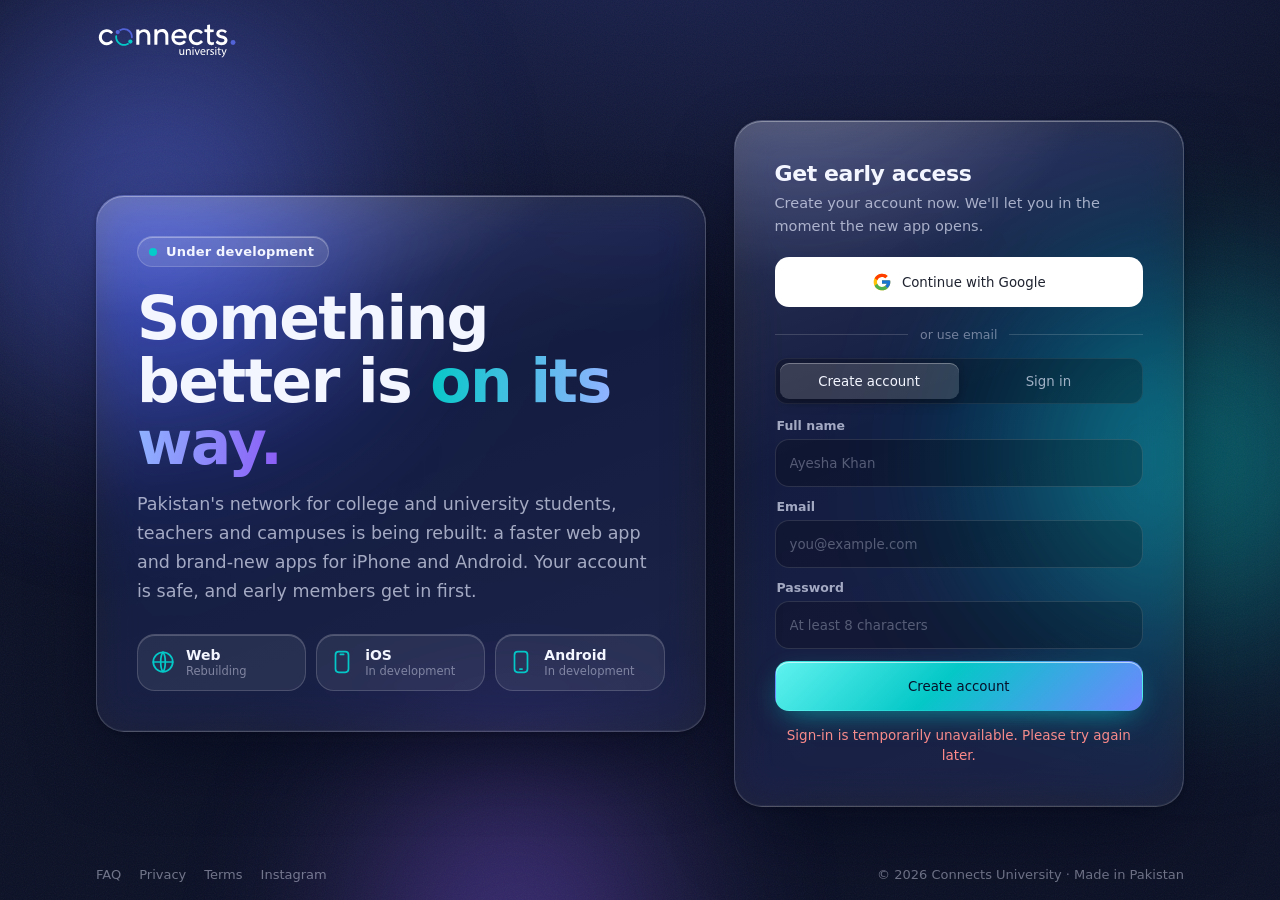
==== commit 397f27fc: "Show coming-soon page while the app is rebuilt - New glass-style landing page with email and Google " ====
--- a/index.html
+++ b/index.html
@@ -2,26 +2,132 @@
 <html lang="en">
   <head>
     <meta charset="UTF-8" />
-    <meta name="viewport" content="width=device-width, initial-scale=1.0" />
-    <meta name="theme-color" content="#132443" />
-    <meta name="description" content="Connects University is a free student education and campus community platform for learners, teachers and universities across Pakistan." />
-    <meta http-equiv="Content-Security-Policy" content="default-src 'self'; base-uri 'self'; object-src 'none'; frame-ancestors 'none'; form-action 'self'; script-src 'self' 'sha256-Qj+hzBf1pVnDikHfz5MEUBC58TeFYwtO6Jq3TD0cAFQ='; style-src 'self' 'unsafe-inline' https://fonts.googleapis.com; font-src 'self' https://fonts.gstatic.com; img-src 'self' data: blob: https://*.supabase.co; media-src 'self' blob: https://*.supabase.co; connect-src 'self' https://*.supabase.co wss://*.supabase.co; worker-src 'self' blob:; upgrade-insecure-requests" />
+    <meta name="viewport" content="width=device-width, initial-scale=1.0, viewport-fit=cover" />
+    <meta name="theme-color" content="#0b1026" />
+    <meta name="color-scheme" content="dark" />
+    <meta name="description" content="Connects University — Pakistan's network for college and university students, teachers and universities. Our new web and mobile apps are in development. Get early access." />
+    <meta http-equiv="Content-Security-Policy" content="default-src 'self'; base-uri 'self'; object-src 'none'; form-action 'self'; script-src 'self'; style-src 'self' https://fonts.googleapis.com; font-src 'self' https://fonts.gstatic.com; img-src 'self' data: https://*.supabase.co https://*.googleusercontent.com; connect-src 'self' https://*.supabase.co wss://*.supabase.co; upgrade-insecure-requests" />
     <link rel="canonical" href="https://connects.university/" />
-    <meta property="og:title" content="Connects University — Pakistan's Student Network" />
-    <meta property="og:description" content="Free learning resources, campus discovery and a verified student community." />
+    <meta property="og:title" content="Connects University — New app coming soon" />
+    <meta property="og:description" content="Pakistan's verified student network is getting rebuilt for web, iOS and Android. Get early access." />
     <meta property="og:url" content="https://connects.university/" />
     <meta property="og:type" content="website" />
-    <meta property="og:image" content="https://connects.university/icons/connects-icon-512.png" />
+    <meta property="og:image" content="https://connects.university/og-image.png" />
+    <meta name="twitter:card" content="summary_large_image" />
     <link rel="icon" type="image/svg+xml" href="/connects-icon.svg" />
     <link rel="manifest" href="/manifest.webmanifest" />
     <link rel="apple-touch-icon" href="/icons/connects-icon-192.png" />
-    <title>Connects University</title>
-    <script type="application/ld+json">{"@context":"https://schema.org","@type":"Organization","name":"Connects University","url":"https://connects.university/","logo":"https://connects.university/connects-logo-dark.svg","founder":{"@type":"Person","name":"Mohsin Haider Shakeel","url":"https://connects.university/founder.html"}}</script>
+    <link rel="preconnect" href="https://fonts.googleapis.com" />
+    <link rel="preconnect" href="https://fonts.gstatic.com" crossorigin />
+    <link href="https://fonts.googleapis.com/css2?family=Plus+Jakarta+Sans:wght@400;500;600;700;800&display=swap" rel="stylesheet" />
+    <link rel="stylesheet" href="/coming-soon.css?v=1" />
+    <title>Connects University — Coming soon</title>
+    <script type="application/ld+json">{"@context":"https://schema.org","@type":"Organization","name":"Connects University","url":"https://connects.university/","logo":"https://connects.university/connects-logo-dark.svg","sameAs":["https://www.instagram.com/connects.university/"]}</script>
     <script src="/route-restore.js"></script>
-    <script type="module" crossorigin src="/assets/index-eYK4TrKf.js"></script>
-    <link rel="stylesheet" crossorigin href="/assets/index-BGfh92pj.css">
+    <script src="/vendor/supabase-2.117.2.js" defer></script>
+    <script src="/coming-soon.js?v=1" defer></script>
   </head>
   <body>
-    <div id="root"></div>
+    <!-- Moving colour blobs behind the glass -->
+    <div class="aurora" aria-hidden="true">
+      <span class="blob b1"></span><span class="blob b2"></span><span class="blob b3"></span>
+    </div>
+    <div class="grain" aria-hidden="true"></div>
+
+    <main class="stage">
+      <header class="top">
+        <img class="wordmark" src="/connects-logo-light.svg" alt="Connects University" width="180" height="48" />
+      </header>
+
+      <section class="hero glass">
+        <span class="pill"><span class="pulse" aria-hidden="true"></span>Under development</span>
+        <h1>Something better is <span class="grad">on its way.</span></h1>
+        <p class="lead">Pakistan's network for college and university students, teachers and campuses is being rebuilt: a faster web app and brand-new apps for iPhone and Android. Your account is safe, and early members get in first.</p>
+
+        <ul class="status" aria-label="Build status">
+          <li class="glass-chip">
+            <svg viewBox="0 0 24 24" aria-hidden="true"><circle cx="12" cy="12" r="9"/><path d="M3 12h18M12 3c2.8 3 2.8 15 0 18M12 3c-2.8 3-2.8 15 0 18"/></svg>
+            <span><b>Web</b><small>Rebuilding</small></span>
+          </li>
+          <li class="glass-chip">
+            <svg viewBox="0 0 24 24" aria-hidden="true"><rect x="6" y="2.5" width="12" height="19" rx="3"/><path d="M10.5 5h3"/></svg>
+            <span><b>iOS</b><small>In development</small></span>
+          </li>
+          <li class="glass-chip">
+            <svg viewBox="0 0 24 24" aria-hidden="true"><rect x="6" y="2.5" width="12" height="19" rx="3"/><path d="M11 18.5h2"/></svg>
+            <span><b>Android</b><small>In development</small></span>
+          </li>
+        </ul>
+      </section>
+
+      <!-- Auth card: states are switched by coming-soon.js -->
+      <section class="auth glass" id="auth" aria-live="polite">
+        <div class="view" data-view="loading"><div class="spinner" aria-label="Loading"></div></div>
+
+        <div class="view" data-view="signed-out" hidden>
+          <h2>Get early access</h2>
+          <p class="muted">Create your account now. We'll let you in the moment the new app opens.</p>
+
+          <button class="btn btn-google" id="google-btn" type="button">
+            <svg viewBox="0 0 48 48" aria-hidden="true"><path fill="#FFC107" d="M43.6 20.5H42V20H24v8h11.3C33.7 32.7 29.2 36 24 36c-6.6 0-12-5.4-12-12s5.4-12 12-12c3.1 0 5.8 1.2 7.9 3.1l5.7-5.7C34 6.1 29.3 4 24 4 12.9 4 4 12.9 4 24s8.9 20 20 20 20-8.9 20-20c0-1.3-.1-2.4-.4-3.5z"/><path fill="#FF3D00" d="M6.3 14.7l6.6 4.8C14.7 15.1 19 12 24 12c3.1 0 5.8 1.2 7.9 3.1l5.7-5.7C34 6.1 29.3 4 24 4 16.3 4 9.7 8.3 6.3 14.7z"/><path fill="#4CAF50" d="M24 44c5.2 0 9.9-2 13.4-5.2l-6.2-5.2C29.2 35.1 26.7 36 24 36c-5.2 0-9.6-3.3-11.3-8l-6.5 5C9.5 39.6 16.2 44 24 44z"/><path fill="#1976D2" d="M43.6 20.5H42V20H24v8h11.3c-.8 2.2-2.2 4.2-4.1 5.6l6.2 5.2C37 39.2 44 34 44 24c0-1.3-.1-2.4-.4-3.5z"/></svg>
+            Continue with Google
+          </button>
+
+          <div class="divider"><span>or use email</span></div>
+
+          <div class="seg" role="tablist" aria-label="Account">
+            <button type="button" role="tab" class="seg-btn active" data-mode="signup" aria-selected="true">Create account</button>
+            <button type="button" role="tab" class="seg-btn" data-mode="signin" aria-selected="false">Sign in</button>
+            <span class="seg-thumb" aria-hidden="true"></span>
+          </div>
+
+          <form id="email-form" novalidate>
+            <label class="field" data-only="signup">
+              <span>Full name</span>
+              <input name="name" type="text" autocomplete="name" placeholder="Ayesha Khan" />
+            </label>
+            <label class="field">
+              <span>Email</span>
+              <input name="email" type="email" autocomplete="email" placeholder="you@example.com" required />
+            </label>
+            <label class="field">
+              <span>Password</span>
+              <input name="password" type="password" autocomplete="new-password" placeholder="At least 8 characters" minlength="8" required />
+            </label>
+            <button class="btn btn-primary" type="submit" id="submit-btn">Create account</button>
+            <button class="link" type="button" id="forgot-btn" data-only="signin" hidden>Forgot password?</button>
+          </form>
+        </div>
+
+        <div class="view" data-view="reset" hidden>
+          <h2>Set a new password</h2>
+          <p class="muted">Choose a new password for your account.</p>
+          <form id="reset-form" novalidate>
+            <label class="field">
+              <span>New password</span>
+              <input name="password" type="password" autocomplete="new-password" minlength="8" required />
+            </label>
+            <button class="btn btn-primary" type="submit">Save password</button>
+          </form>
+        </div>
+
+        <div class="view" data-view="signed-in" hidden>
+          <div class="avatar" id="avatar" aria-hidden="true"></div>
+          <h2>You're in, <span id="first-name">friend</span>.</h2>
+          <p class="muted">Your spot is saved. We'll email <b id="user-email"></b> as soon as the new Connects is ready on web, iPhone and Android.</p>
+          <a class="btn btn-ghost" href="https://www.instagram.com/connects.university/" target="_blank" rel="noopener">Follow updates on Instagram</a>
+          <button class="link" type="button" id="signout-btn">Sign out</button>
+        </div>
+
+        <p class="msg" id="msg" role="status"></p>
+      </section>
+
+      <footer class="foot">
+        <nav aria-label="Links">
+          <a href="/faq.html">FAQ</a><a href="/privacy.html">Privacy</a><a href="/terms.html">Terms</a><a href="https://www.instagram.com/connects.university/" target="_blank" rel="noopener">Instagram</a>
+        </nav>
+        <p>© <span id="year">2026</span> Connects University · Made in Pakistan</p>
+      </footer>
+    </main>
   </body>
 </html>
--- a/coming-soon.css
+++ b/coming-soon.css
@@ -0,0 +1,159 @@
+/* Connects University — Coming Soon (iOS-style glass) */
+:root{
+  --bg:#0b1026; --navy:#121a34; --teal:#04c8c7; --indigo:#5263d8; --violet:#8b5cf6;
+  --ink:#f4f6ff; --muted:rgba(232,236,255,.68); --faint:rgba(232,236,255,.45);
+  --glass:rgba(255,255,255,.07); --glass-2:rgba(255,255,255,.11);
+  --stroke:rgba(255,255,255,.16); --stroke-hi:rgba(255,255,255,.34);
+  --danger:#ff8a8a; --ok:#5eead4;
+  --r-xl:28px; --r-lg:18px; --r-md:14px;
+  --blur:saturate(180%) blur(22px);
+}
+*{box-sizing:border-box;margin:0;padding:0}
+html,body{min-height:100%}
+body{
+  font-family:'Plus Jakarta Sans',system-ui,-apple-system,'Segoe UI',Roboto,sans-serif;
+  background:var(--bg); color:var(--ink); -webkit-font-smoothing:antialiased;
+  overflow-x:hidden;
+}
+img,svg{display:block}
+a{color:inherit}
+[hidden]{display:none!important}
+
+/* ---------- background ---------- */
+.aurora{position:fixed;inset:0;overflow:hidden;z-index:0;
+  background:radial-gradient(120% 80% at 50% -10%,#1b2352 0%,var(--bg) 55%)}
+.blob{position:absolute;border-radius:50%;filter:blur(70px);opacity:.75;will-change:transform}
+.b1{width:52vmax;height:52vmax;left:-14vmax;top:-10vmax;background:radial-gradient(circle,var(--indigo),transparent 65%);animation:drift1 22s ease-in-out infinite alternate}
+.b2{width:46vmax;height:46vmax;right:-16vmax;top:18vh;background:radial-gradient(circle,var(--teal),transparent 65%);opacity:.55;animation:drift2 26s ease-in-out infinite alternate}
+.b3{width:40vmax;height:40vmax;left:20vw;bottom:-22vmax;background:radial-gradient(circle,var(--violet),transparent 65%);opacity:.5;animation:drift3 30s ease-in-out infinite alternate}
+@keyframes drift1{to{transform:translate(12vw,10vh) scale(1.12)}}
+@keyframes drift2{to{transform:translate(-14vw,-6vh) scale(.92)}}
+@keyframes drift3{to{transform:translate(-10vw,-12vh) scale(1.08)}}
+.grain{position:fixed;inset:0;z-index:1;pointer-events:none;opacity:.06;
+  background-image:url("data:image/svg+xml,%3Csvg xmlns='http://www.w3.org/2000/svg' width='160' height='160'%3E%3Cfilter id='n'%3E%3CfeTurbulence type='fractalNoise' baseFrequency='.9' numOctaves='2' stitchTiles='stitch'/%3E%3C/filter%3E%3Crect width='100%25' height='100%25' filter='url(%23n)'/%3E%3C/svg%3E")}
+
+/* ---------- layout ---------- */
+.stage{position:relative;z-index:2;min-height:100vh;min-height:100dvh;
+  display:grid;grid-template-columns:minmax(0,1.15fr) minmax(0,.85fr);grid-template-rows:auto 1fr auto;
+  gap:22px 28px;max-width:1120px;margin:0 auto;
+  padding:calc(22px + env(safe-area-inset-top)) 16px calc(18px + env(safe-area-inset-bottom))}
+.top{grid-column:1/-1;display:flex;align-items:center}
+.wordmark{height:38px;width:auto}
+.hero{align-self:center}
+.auth{align-self:center}
+.foot{grid-column:1/-1}
+
+/* ---------- glass (Liquid-glass look) ---------- */
+.glass{
+  position:relative;border-radius:var(--r-xl);
+  background:linear-gradient(160deg,rgba(255,255,255,.14),rgba(255,255,255,.04) 42%,rgba(255,255,255,.07));
+  -webkit-backdrop-filter:var(--blur);backdrop-filter:var(--blur);
+  border:1px solid var(--stroke);
+  box-shadow:
+    inset 0 1px 0 var(--stroke-hi),          /* top light edge */
+    inset 0 -1px 0 rgba(255,255,255,.05),
+    0 30px 80px -20px rgba(3,6,24,.65),
+    0 2px 6px rgba(3,6,24,.25);
+  padding:clamp(22px,4vw,40px);
+}
+.glass::before{ /* specular sheen */
+  content:"";position:absolute;inset:0;border-radius:inherit;pointer-events:none;
+  background:radial-gradient(120% 60% at 15% -10%,rgba(255,255,255,.22),transparent 55%);
+  mix-blend-mode:overlay}
+@supports not ((backdrop-filter:blur(1px)) or (-webkit-backdrop-filter:blur(1px))){
+  .glass{background:rgba(22,28,60,.92)}
+}
+
+/* ---------- hero ---------- */
+.pill{display:inline-flex;align-items:center;gap:9px;padding:7px 14px 7px 11px;border-radius:999px;
+  font-size:13px;font-weight:600;letter-spacing:.2px;color:var(--ink);
+  background:var(--glass-2);border:1px solid var(--stroke);box-shadow:inset 0 1px 0 var(--stroke-hi)}
+.pulse{width:8px;height:8px;border-radius:50%;background:var(--teal);box-shadow:0 0 0 0 rgba(4,200,199,.7);animation:pulse 2s infinite}
+@keyframes pulse{70%{box-shadow:0 0 0 9px rgba(4,200,199,0)}100%{box-shadow:0 0 0 0 rgba(4,200,199,0)}}
+h1{font-size:clamp(34px,5.6vw,60px);line-height:1.04;letter-spacing:-1.6px;font-weight:800;margin:20px 0 16px}
+.grad{background:linear-gradient(95deg,var(--teal),#8fb3ff 55%,var(--violet));-webkit-background-clip:text;background-clip:text;color:transparent}
+.lead{font-size:clamp(15px,1.6vw,17.5px);line-height:1.65;color:var(--muted);max-width:52ch}
+
+.status{list-style:none;display:grid;grid-template-columns:repeat(3,minmax(0,1fr));gap:10px;margin-top:28px}
+.glass-chip{display:flex;align-items:center;gap:10px;padding:12px;border-radius:var(--r-lg);
+  background:var(--glass);border:1px solid var(--stroke);box-shadow:inset 0 1px 0 rgba(255,255,255,.2)}
+.glass-chip svg{width:26px;height:26px;flex:none;fill:none;stroke:var(--teal);stroke-width:1.6;stroke-linecap:round}
+.glass-chip b{display:block;font-size:14px}
+.glass-chip small{display:block;font-size:11.5px;color:var(--faint);margin-top:1px}
+
+/* ---------- auth card ---------- */
+.auth h2{font-size:22px;letter-spacing:-.4px;margin-bottom:6px}
+.muted{color:var(--muted);font-size:14.5px;line-height:1.55}
+.view{animation:fadeUp .35s ease both}
+@keyframes fadeUp{from{opacity:0;transform:translateY(6px)}to{opacity:1;transform:none}}
+.btn{display:flex;align-items:center;justify-content:center;gap:10px;width:100%;
+  min-height:50px;padding:0 18px;border-radius:var(--r-md);border:1px solid transparent;
+  font:600 15px/1 inherit;font-family:inherit;cursor:pointer;text-decoration:none;
+  transition:transform .12s ease,filter .2s ease,background .2s ease}
+.btn:active{transform:scale(.98)}
+.btn:disabled{opacity:.6;cursor:progress}
+.btn svg{width:20px;height:20px}
+.btn-google{margin-top:20px;background:#fff;color:#1f2330}
+.btn-google:hover{filter:brightness(.96)}
+.btn-primary{margin-top:6px;color:#06112a;background:linear-gradient(135deg,#5ff2ef,var(--teal) 45%,#6f86ff);
+  box-shadow:0 10px 30px -10px rgba(4,200,199,.7),inset 0 1px 0 rgba(255,255,255,.6)}
+.btn-primary:hover{filter:brightness(1.06)}
+.btn-ghost{margin-top:20px;background:var(--glass-2);color:var(--ink);border-color:var(--stroke);box-shadow:inset 0 1px 0 var(--stroke-hi)}
+.link{display:block;margin:14px auto 0;background:none;border:0;color:var(--muted);font:500 13.5px inherit;font-family:inherit;cursor:pointer;text-decoration:underline;text-underline-offset:3px}
+.link:hover{color:var(--ink)}
+
+.divider{display:flex;align-items:center;gap:12px;margin:20px 0 16px;color:var(--faint);font-size:12.5px}
+.divider::before,.divider::after{content:"";flex:1;height:1px;background:var(--stroke)}
+
+/* iOS segmented control */
+.seg{position:relative;display:grid;grid-template-columns:1fr 1fr;padding:4px;border-radius:12px;
+  background:rgba(0,0,0,.25);border:1px solid rgba(255,255,255,.08);margin-bottom:14px}
+.seg-btn{position:relative;z-index:1;height:36px;border:0;background:none;color:var(--muted);font:600 13.5px inherit;font-family:inherit;cursor:pointer;border-radius:9px;transition:color .2s}
+.seg-btn.active{color:var(--ink)}
+.seg-thumb{position:absolute;top:4px;bottom:4px;left:4px;width:calc(50% - 4px);border-radius:9px;
+  background:rgba(255,255,255,.16);box-shadow:inset 0 1px 0 rgba(255,255,255,.3),0 4px 12px rgba(0,0,0,.25);
+  transition:transform .3s cubic-bezier(.3,.8,.3,1)}
+.seg[data-mode="signin"] .seg-thumb{transform:translateX(100%)}
+
+.field{display:block;margin-bottom:12px}
+.field span{display:block;font-size:12.5px;font-weight:600;color:var(--muted);margin:0 0 6px 2px}
+.field input{width:100%;height:48px;padding:0 14px;border-radius:var(--r-md);
+  background:rgba(0,0,0,.22);border:1px solid rgba(255,255,255,.12);color:var(--ink);
+  font:500 16px inherit;font-family:inherit;outline:none;transition:border-color .2s,box-shadow .2s}
+.field input::placeholder{color:rgba(232,236,255,.32)}
+.field input:focus{border-color:rgba(4,200,199,.7);box-shadow:0 0 0 4px rgba(4,200,199,.15)}
+
+.msg{min-height:20px;margin-top:14px;font-size:13.5px;line-height:1.5;text-align:center;color:var(--muted)}
+.msg.error{color:var(--danger)}
+.msg.ok{color:var(--ok)}
+
+.avatar{width:64px;height:64px;border-radius:50%;margin-bottom:16px;display:grid;place-items:center;
+  font-size:24px;font-weight:700;background:linear-gradient(135deg,var(--teal),var(--indigo));
+  background-size:cover;background-position:center;border:2px solid rgba(255,255,255,.35)}
+
+.spinner{width:30px;height:30px;margin:40px auto;border-radius:50%;border:3px solid rgba(255,255,255,.15);border-top-color:var(--teal);animation:spin .8s linear infinite}
+@keyframes spin{to{transform:rotate(360deg)}}
+
+/* ---------- footer ---------- */
+.foot{display:flex;flex-wrap:wrap;justify-content:space-between;align-items:center;gap:10px;color:var(--faint);font-size:13px}
+.foot nav{display:flex;flex-wrap:wrap;gap:18px}
+.foot a{text-decoration:none}
+.foot a:hover{color:var(--ink)}
+
+:focus-visible{outline:2px solid var(--teal);outline-offset:3px}
+
+/* ---------- responsive ---------- */
+@media (max-width:880px){
+  .stage{grid-template-columns:minmax(0,1fr);grid-template-rows:auto}
+  .hero,.auth{align-self:start}
+  .foot{justify-content:center;text-align:center}
+}
+@media (max-width:420px){
+  .status{grid-template-columns:minmax(0,1fr)}
+  .glass-chip{padding:10px 12px}
+  h1{letter-spacing:-1px}
+}
+@media (prefers-reduced-motion:reduce){
+  .blob,.pulse,.view{animation:none}
+  .seg-thumb{transition:none}
+}
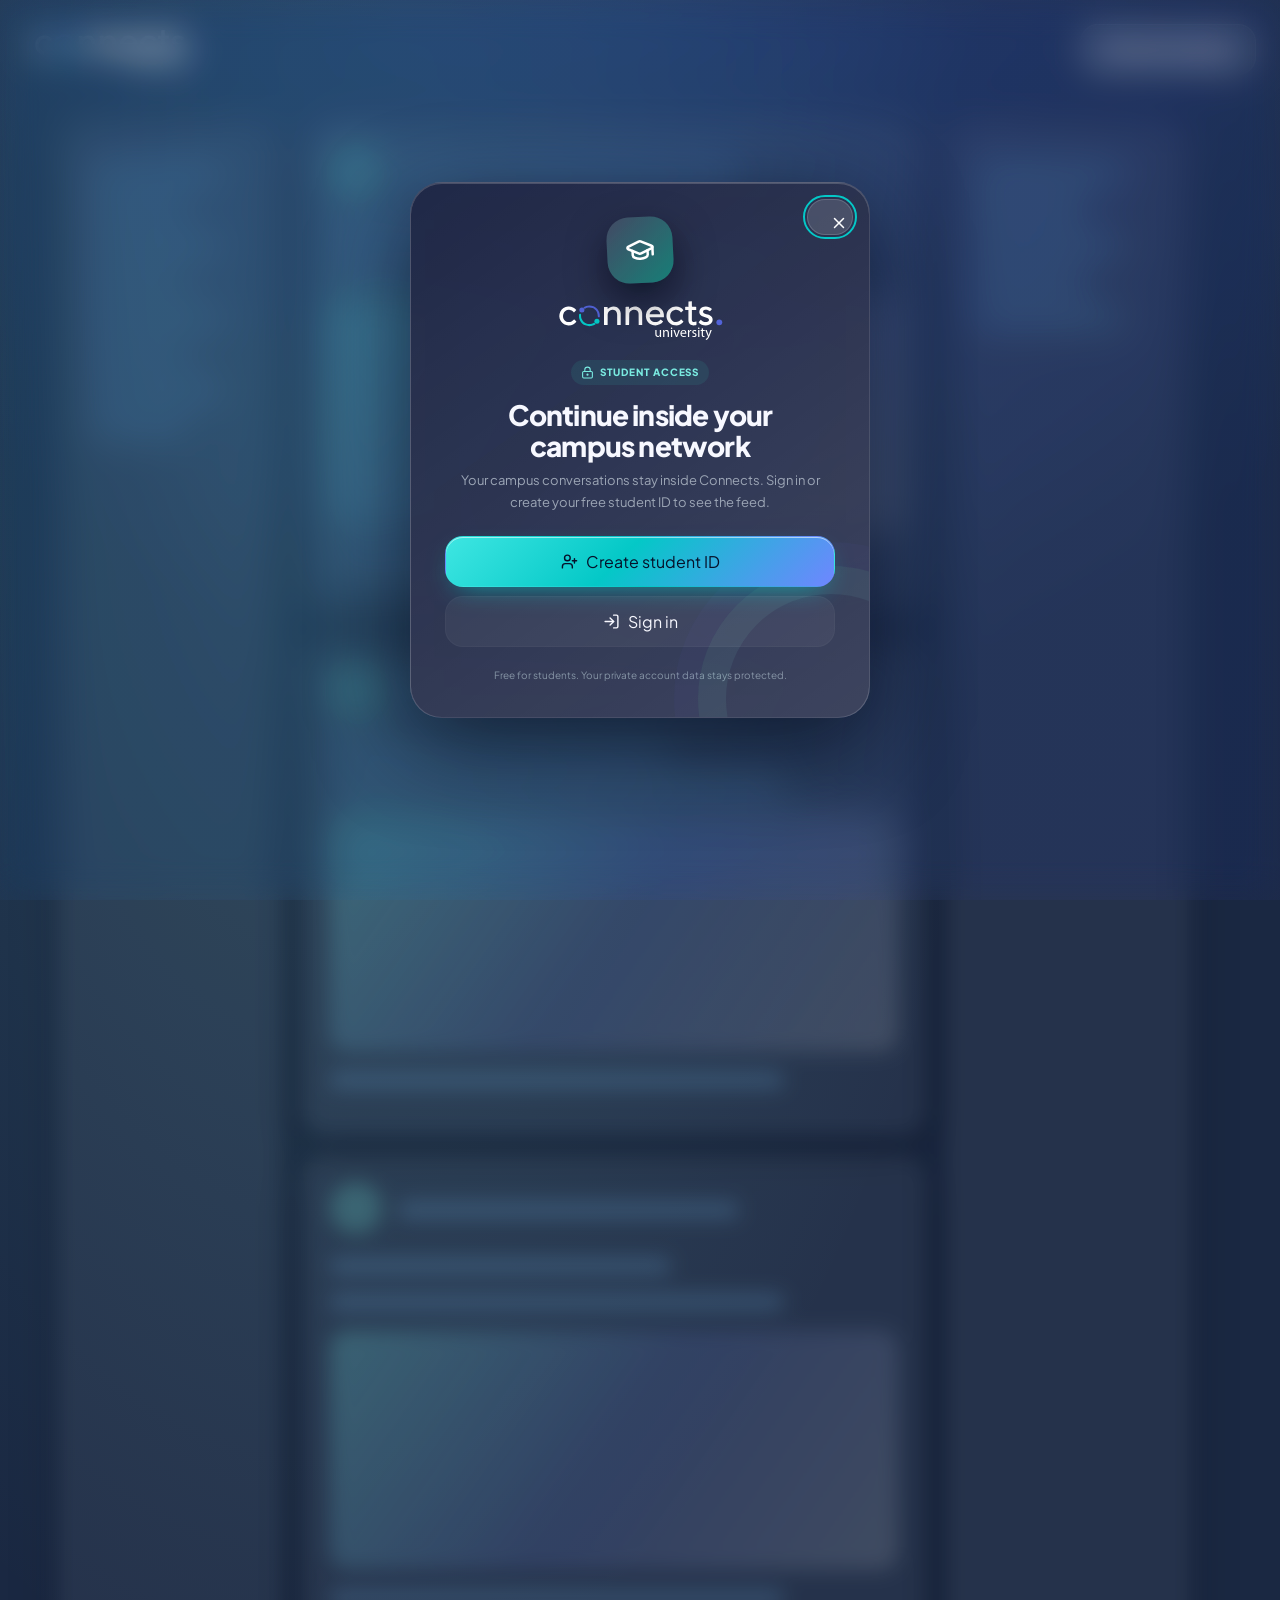
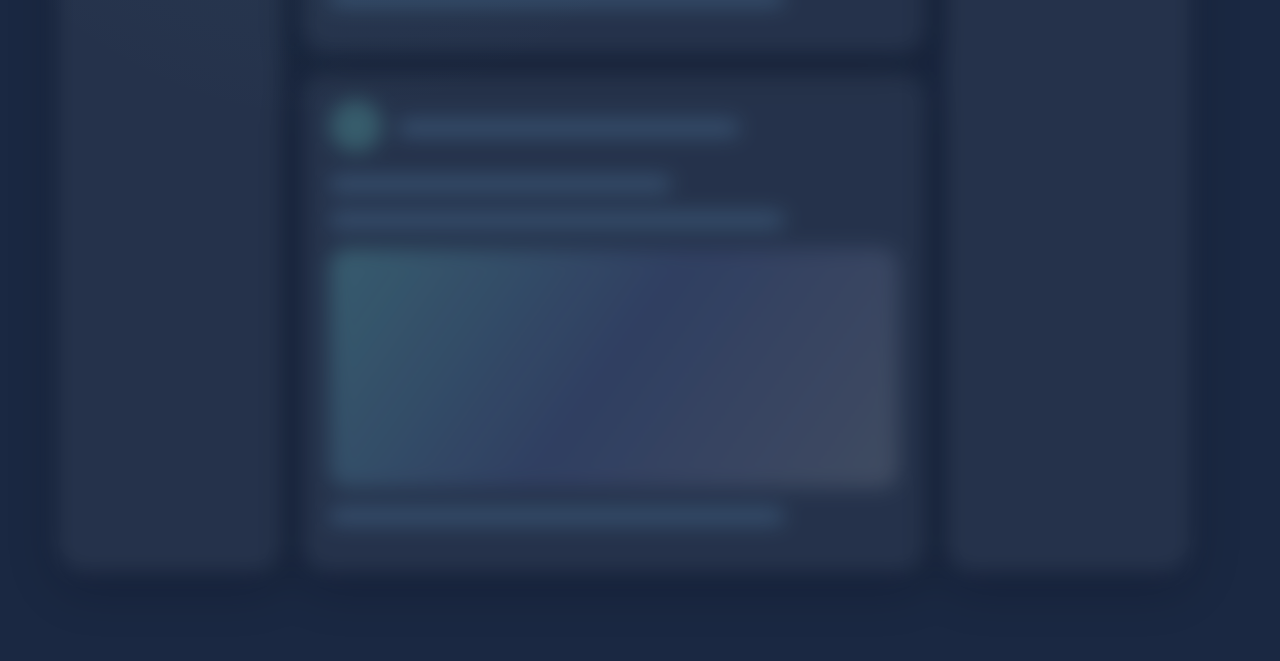
==== commit 87b7380a: "Launch Connects master v1 (replaces the coming-soon page) Built from the merged master source (v9 + " ====
--- a/index.html
+++ b/index.html
@@ -3,131 +3,25 @@
   <head>
     <meta charset="UTF-8" />
     <meta name="viewport" content="width=device-width, initial-scale=1.0, viewport-fit=cover" />
-    <meta name="theme-color" content="#0b1026" />
-    <meta name="color-scheme" content="dark" />
-    <meta name="description" content="Connects University — Pakistan's network for college and university students, teachers and universities. Our new web and mobile apps are in development. Get early access." />
-    <meta http-equiv="Content-Security-Policy" content="default-src 'self'; base-uri 'self'; object-src 'none'; form-action 'self'; script-src 'self'; style-src 'self' https://fonts.googleapis.com; font-src 'self' https://fonts.gstatic.com; img-src 'self' data: https://*.supabase.co https://*.googleusercontent.com; connect-src 'self' https://*.supabase.co wss://*.supabase.co; upgrade-insecure-requests" />
+    <meta name="theme-color" content="#132443" />
+    <meta name="description" content="Connects University is a free student education and campus community platform for learners, teachers and universities across Pakistan." />
+    <meta http-equiv="Content-Security-Policy" content="default-src 'self'; base-uri 'self'; object-src 'none'; frame-ancestors 'none'; form-action 'self'; script-src 'self' 'sha256-Qj+hzBf1pVnDikHfz5MEUBC58TeFYwtO6Jq3TD0cAFQ='; style-src 'self' 'unsafe-inline' https://fonts.googleapis.com; font-src 'self' https://fonts.gstatic.com; img-src 'self' data: blob: https://*.supabase.co; media-src 'self' blob: https://*.supabase.co; connect-src 'self' https://*.supabase.co wss://*.supabase.co; worker-src 'self' blob:; upgrade-insecure-requests" />
     <link rel="canonical" href="https://connects.university/" />
-    <meta property="og:title" content="Connects University — New app coming soon" />
-    <meta property="og:description" content="Pakistan's verified student network is getting rebuilt for web, iOS and Android. Get early access." />
+    <meta property="og:title" content="Connects University — Pakistan's Student Network" />
+    <meta property="og:description" content="Free learning resources, campus discovery and a verified student community." />
     <meta property="og:url" content="https://connects.university/" />
     <meta property="og:type" content="website" />
-    <meta property="og:image" content="https://connects.university/og-image.png" />
-    <meta name="twitter:card" content="summary_large_image" />
+    <meta property="og:image" content="https://connects.university/icons/connects-icon-512.png" />
     <link rel="icon" type="image/svg+xml" href="/connects-icon.svg" />
     <link rel="manifest" href="/manifest.webmanifest" />
     <link rel="apple-touch-icon" href="/icons/connects-icon-192.png" />
-    <link rel="preconnect" href="https://fonts.googleapis.com" />
-    <link rel="preconnect" href="https://fonts.gstatic.com" crossorigin />
-    <link href="https://fonts.googleapis.com/css2?family=Plus+Jakarta+Sans:wght@400;500;600;700;800&display=swap" rel="stylesheet" />
-    <link rel="stylesheet" href="/coming-soon.css?v=1" />
-    <title>Connects University — Coming soon</title>
-    <script type="application/ld+json">{"@context":"https://schema.org","@type":"Organization","name":"Connects University","url":"https://connects.university/","logo":"https://connects.university/connects-logo-dark.svg","sameAs":["https://www.instagram.com/connects.university/"]}</script>
+    <title>Connects University</title>
+    <script type="application/ld+json">{"@context":"https://schema.org","@type":"Organization","name":"Connects University","url":"https://connects.university/","logo":"https://connects.university/connects-logo-dark.svg","founder":{"@type":"Person","name":"Mohsin Haider Shakeel","url":"https://connects.university/founder.html"}}</script>
     <script src="/route-restore.js"></script>
-    <script src="/vendor/supabase-2.117.2.js" defer></script>
-    <script src="/coming-soon.js?v=1" defer></script>
+    <script type="module" crossorigin src="/assets/index-CwusrmuX.js"></script>
+    <link rel="stylesheet" crossorigin href="/assets/index-CwqN6nVF.css">
   </head>
   <body>
-    <!-- Moving colour blobs behind the glass -->
-    <div class="aurora" aria-hidden="true">
-      <span class="blob b1"></span><span class="blob b2"></span><span class="blob b3"></span>
-    </div>
-    <div class="grain" aria-hidden="true"></div>
-
-    <main class="stage">
-      <header class="top">
-        <img class="wordmark" src="/connects-logo-light.svg" alt="Connects University" width="180" height="48" />
-      </header>
-
-      <section class="hero glass">
-        <span class="pill"><span class="pulse" aria-hidden="true"></span>Under development</span>
-        <h1>Something better is <span class="grad">on its way.</span></h1>
-        <p class="lead">Pakistan's network for college and university students, teachers and campuses is being rebuilt: a faster web app and brand-new apps for iPhone and Android. Your account is safe, and early members get in first.</p>
-
-        <ul class="status" aria-label="Build status">
-          <li class="glass-chip">
-            <svg viewBox="0 0 24 24" aria-hidden="true"><circle cx="12" cy="12" r="9"/><path d="M3 12h18M12 3c2.8 3 2.8 15 0 18M12 3c-2.8 3-2.8 15 0 18"/></svg>
-            <span><b>Web</b><small>Rebuilding</small></span>
-          </li>
-          <li class="glass-chip">
-            <svg viewBox="0 0 24 24" aria-hidden="true"><rect x="6" y="2.5" width="12" height="19" rx="3"/><path d="M10.5 5h3"/></svg>
-            <span><b>iOS</b><small>In development</small></span>
-          </li>
-          <li class="glass-chip">
-            <svg viewBox="0 0 24 24" aria-hidden="true"><rect x="6" y="2.5" width="12" height="19" rx="3"/><path d="M11 18.5h2"/></svg>
-            <span><b>Android</b><small>In development</small></span>
-          </li>
-        </ul>
-      </section>
-
-      <!-- Auth card: states are switched by coming-soon.js -->
-      <section class="auth glass" id="auth" aria-live="polite">
-        <div class="view" data-view="loading"><div class="spinner" aria-label="Loading"></div></div>
-
-        <div class="view" data-view="signed-out" hidden>
-          <h2>Get early access</h2>
-          <p class="muted">Create your account now. We'll let you in the moment the new app opens.</p>
-
-          <button class="btn btn-google" id="google-btn" type="button">
-            <svg viewBox="0 0 48 48" aria-hidden="true"><path fill="#FFC107" d="M43.6 20.5H42V20H24v8h11.3C33.7 32.7 29.2 36 24 36c-6.6 0-12-5.4-12-12s5.4-12 12-12c3.1 0 5.8 1.2 7.9 3.1l5.7-5.7C34 6.1 29.3 4 24 4 12.9 4 4 12.9 4 24s8.9 20 20 20 20-8.9 20-20c0-1.3-.1-2.4-.4-3.5z"/><path fill="#FF3D00" d="M6.3 14.7l6.6 4.8C14.7 15.1 19 12 24 12c3.1 0 5.8 1.2 7.9 3.1l5.7-5.7C34 6.1 29.3 4 24 4 16.3 4 9.7 8.3 6.3 14.7z"/><path fill="#4CAF50" d="M24 44c5.2 0 9.9-2 13.4-5.2l-6.2-5.2C29.2 35.1 26.7 36 24 36c-5.2 0-9.6-3.3-11.3-8l-6.5 5C9.5 39.6 16.2 44 24 44z"/><path fill="#1976D2" d="M43.6 20.5H42V20H24v8h11.3c-.8 2.2-2.2 4.2-4.1 5.6l6.2 5.2C37 39.2 44 34 44 24c0-1.3-.1-2.4-.4-3.5z"/></svg>
-            Continue with Google
-          </button>
-
-          <div class="divider"><span>or use email</span></div>
-
-          <div class="seg" role="tablist" aria-label="Account">
-            <button type="button" role="tab" class="seg-btn active" data-mode="signup" aria-selected="true">Create account</button>
-            <button type="button" role="tab" class="seg-btn" data-mode="signin" aria-selected="false">Sign in</button>
-            <span class="seg-thumb" aria-hidden="true"></span>
-          </div>
-
-          <form id="email-form" novalidate>
-            <label class="field" data-only="signup">
-              <span>Full name</span>
-              <input name="name" type="text" autocomplete="name" placeholder="Ayesha Khan" />
-            </label>
-            <label class="field">
-              <span>Email</span>
-              <input name="email" type="email" autocomplete="email" placeholder="you@example.com" required />
-            </label>
-            <label class="field">
-              <span>Password</span>
-              <input name="password" type="password" autocomplete="new-password" placeholder="At least 8 characters" minlength="8" required />
-            </label>
-            <button class="btn btn-primary" type="submit" id="submit-btn">Create account</button>
-            <button class="link" type="button" id="forgot-btn" data-only="signin" hidden>Forgot password?</button>
-          </form>
-        </div>
-
-        <div class="view" data-view="reset" hidden>
-          <h2>Set a new password</h2>
-          <p class="muted">Choose a new password for your account.</p>
-          <form id="reset-form" novalidate>
-            <label class="field">
-              <span>New password</span>
-              <input name="password" type="password" autocomplete="new-password" minlength="8" required />
-            </label>
-            <button class="btn btn-primary" type="submit">Save password</button>
-          </form>
-        </div>
-
-        <div class="view" data-view="signed-in" hidden>
-          <div class="avatar" id="avatar" aria-hidden="true"></div>
-          <h2>You're in, <span id="first-name">friend</span>.</h2>
-          <p class="muted">Your spot is saved. We'll email <b id="user-email"></b> as soon as the new Connects is ready on web, iPhone and Android.</p>
-          <a class="btn btn-ghost" href="https://www.instagram.com/connects.university/" target="_blank" rel="noopener">Follow updates on Instagram</a>
-          <button class="link" type="button" id="signout-btn">Sign out</button>
-        </div>
-
-        <p class="msg" id="msg" role="status"></p>
-      </section>
-
-      <footer class="foot">
-        <nav aria-label="Links">
-          <a href="/faq.html">FAQ</a><a href="/privacy.html">Privacy</a><a href="/terms.html">Terms</a><a href="https://www.instagram.com/connects.university/" target="_blank" rel="noopener">Instagram</a>
-        </nav>
-        <p>© <span id="year">2026</span> Connects University · Made in Pakistan</p>
-      </footer>
-    </main>
+    <div id="root"></div>
   </body>
 </html>
--- a/assets/index-CwqN6nVF.css
+++ b/assets/index-CwqN6nVF.css
@@ -0,0 +1 @@
+@font-face{font-family:Plus Jakarta Sans Variable;font-style:normal;font-display:swap;font-weight:200 800;src:url([data-uri])format("woff2-variations");unicode-range:U+460-52F,U+1C80-1C8A,U+20B4,U+2DE0-2DFF,U+A640-A69F,U+FE2E-FE2F}@font-face{font-family:Plus Jakarta Sans Variable;font-style:normal;font-display:swap;font-weight:200 800;src:url(/assets/plus-jakarta-sans-vietnamese-wght-normal-qRpaaN48.woff2)format("woff2-variations");unicode-range:U+102-103,U+110-111,U+128-129,U+168-169,U+1A0-1A1,U+1AF-1B0,U+300-301,U+303-304,U+308-309,U+323,U+329,U+1EA0-1EF9,U+20AB}@font-face{font-family:Plus Jakarta Sans Variable;font-style:normal;font-display:swap;font-weight:200 800;src:url(/assets/plus-jakarta-sans-latin-ext-wght-normal-DmpS2jIq.woff2)format("woff2-variations");unicode-range:U+100-2BA,U+2BD-2C5,U+2C7-2CC,U+2CE-2D7,U+2DD-2FF,U+304,U+308,U+329,U+1D00-1DBF,U+1E00-1E9F,U+1EF2-1EFF,U+2020,U+20A0-20AB,U+20AD-20C0,U+2113,U+2C60-2C7F,U+A720-A7FF}@font-face{font-family:Plus Jakarta Sans Variable;font-style:normal;font-display:swap;font-weight:200 800;src:url(/assets/plus-jakarta-sans-latin-wght-normal-eXO_dkmS.woff2)format("woff2-variations");unicode-range:U+??,U+131,U+152-153,U+2BB-2BC,U+2C6,U+2DA,U+2DC,U+304,U+308,U+329,U+2000-206F,U+20AC,U+2122,U+2191,U+2193,U+2212,U+2215,U+FEFF,U+FFFD}.commerce-card,.edu-ad{color:#ced6e7;background:#ffffff0f;border:1px solid #69c2d361;border-radius:22px;margin-bottom:20px;padding:24px;font-family:inherit}.commerce-card h1,.commerce-card h2,.commerce-card h3,.edu-ad h3{margin:8px 0 12px}.commerce-card p,.edu-ad p{line-height:1.6}.commerce-card small,.edu-ad small{color:#aec1c0}.commerce-grid{grid-template-columns:repeat(auto-fit,minmax(180px,1fr));gap:16px;display:grid}.commerce-form label{flex-direction:column;gap:7px;margin-bottom:16px;font-size:13px;display:flex}.commerce-form input,.commerce-form textarea,.commerce-form select{font:inherit;color:#ced6e7;background:#ffffff0f;border:1px solid #ffffff1f;border-radius:10px;width:100%;padding:12px}.commerce-form input[type=checkbox]{width:20px;height:20px}.commerce-card button,.edu-ad a{color:#fff;font:inherit;cursor:pointer;background:#157f67;border:0;border-radius:12px;padding:11px 16px;text-decoration:none}.commerce-card button:disabled{opacity:.5;cursor:not-allowed}.commerce-actions{flex-wrap:wrap;gap:10px;margin-top:16px;display:flex}.commerce-error{color:#e38982;background:#e4615829;border:1px solid #df665d61;border-radius:12px;padding:15px}.edu-ad{align-items:center;gap:16px;padding:18px;display:flex}.edu-ad img{object-fit:cover;border-radius:12px;width:100px;height:90px}.edu-ad div{flex:1;min-width:0}.edu-ad h3{font-size:16px}.edu-ad p{margin:4px 0;font-size:13px}.edu-ad span{color:#a9b8b4;font-size:11px}.edu-ad small{letter-spacing:.08em;font-size:10px}.edu-ad a{flex-shrink:0;font-size:12px}.wallet-hero{background:linear-gradient(135deg,#69d3bc29,#6873d429)}.wallet-balance{margin:18px 0;font-size:56px;line-height:1.3;display:block}.wallet-balance span{font-size:18px}.wallet-ledger{padding:0;list-style:none}.wallet-ledger li{border-bottom:1px solid #ffffff1f;justify-content:space-between;gap:15px;padding:15px 0;display:flex}.wallet-ledger small{margin-top:4px;font-size:11px;display:block}.upworks-package,.campaign-row{border-bottom:1px solid #ffffff1f;padding:18px 0}.reward-viewer video{background:#ffffff24;border-radius:14px;width:100%;max-height:400px;display:block}.reward-viewer progress{accent-color:#7ce9d0;width:100%;margin-top:15px}.commerce-card details{border-bottom:1px solid #ffffff1f;padding:13px 0}.commerce-card summary{cursor:pointer;font-weight:600}.commerce-admin,.upworks-page{max-width:1000px}.commerce-card a{color:#6ff6f1;overflow-wrap:anywhere}.commerce-form input:focus,.commerce-form textarea:focus{outline-offset:2px;outline:2px solid #83e2d9}@media (width<=600px){.commerce-card{padding:18px}.edu-ad{flex-wrap:wrap}.edu-ad img{width:70px;height:70px}.edu-ad a{margin-left:auto}.wallet-balance{font-size:44px}.commerce-grid{grid-template-columns:1fr}}.header-freelance-link{color:#7de8b7;font:inherit;white-space:nowrap;cursor:pointer;background:#69d38829;border:1px solid #69d39861;border-radius:18px;align-items:center;gap:7px;padding:10px 14px;font-size:13px;font-weight:600;display:flex}@media (width<=600px){.header-freelance-link{padding:8px}.header-freelance-link span{display:none}}.freelance .edu-ad a{color:#fff}.commerce-card,.edu-ad{overflow-wrap:anywhere}:root{--navy:#132443;--navy-2:#1b2f55;--teal:#2bbbad;--teal-soft:#e8f8f5;--purple:#5b5fe9;--bg:#f4f7f6;--card:#fff;--text:#17233d;--muted:#728096;--border:#e1e8e5;--shadow:0 14px 40px #14294812;color:var(--text);background:var(--bg);font-synthesis:none;font-family:Plus Jakarta Sans Variable,system-ui,sans-serif}*{box-sizing:border-box}body{background:radial-gradient(circle at 50% 0,#ffffff0f 0,transparent 370px),var(--bg);min-width:320px;margin:0}button,input,textarea{font:inherit}.app{min-height:100vh}.topbar{-webkit-backdrop-filter:blur(16px);backdrop-filter:blur(16px);border-bottom:1px solid var(--border);z-index:30;background:#ffffff0f;height:72px;position:sticky;top:0}.topbar-inner{align-items:center;gap:28px;max-width:1440px;height:100%;margin:auto;padding:0 30px;display:flex}.logo{letter-spacing:-1.1px;color:var(--heading);white-space:nowrap;align-items:center;font:800 22px/1 Plus Jakarta Sans Variable;display:flex}.logo b{color:var(--teal-text);font-size:26px}.logo-mark{background:var(--navy-surface);border-radius:9px;width:25px;height:25px;margin-right:7px;position:relative;overflow:hidden;transform:rotate(-8deg)}.logo-mark:before{content:"";border:2px solid #ffffff29;border-radius:8px;position:absolute;inset:7px 4px 4px}.logo-mark i{background:var(--teal);border-radius:50%;width:5px;height:5px;position:absolute;top:4px;left:6px}.logo-mark i+i{top:2px;left:15px}.search-box{border:1px solid var(--border);width:min(520px,42vw);height:44px;color:var(--muted);background:#ffffff0d;border-radius:15px;align-items:center;padding:0 13px;transition:all .2s;display:flex}.search-box:focus-within{border-color:var(--teal);background:#ffffff0f;box-shadow:0 0 0 4px #2bbbad1f}.search-box input{color:var(--text);background:0 0;border:0;outline:0;flex:1;padding:0 10px}.search-box kbd{border:1px solid var(--border);background:#ffffff0f;border-radius:6px;padding:2px 6px;font-size:11px}.top-actions{align-items:center;gap:5px;margin-left:auto;display:flex}.top-action,.icon-button{width:42px;height:42px;color:var(--muted);cursor:pointer;background:0 0;border:0;border-radius:13px;place-items:center;display:grid;position:relative}.top-action:hover,.top-action.active{background:var(--navy-surface);color:#fff}.has-dot i{background:#e4587242;border:2px solid #ffffff29;border-radius:50%;width:7px;height:7px;position:absolute;top:8px;right:8px}.profile-trigger{cursor:pointer;color:var(--muted);background:0 0;border:0;align-items:center;gap:5px;margin-left:6px;display:flex}.app-grid{grid-template-columns:236px minmax(0,650px) 330px;gap:26px;max-width:1330px;margin:0 auto;padding:26px 24px 100px;display:grid}.left-column,.right-column{align-self:start;position:sticky;top:98px}.identity-card,.side-nav,.founding-card,.rail-card,.battle-card,.card{background:var(--card);border:1px solid var(--border);border-radius:20px}.identity-card{box-shadow:var(--shadow);align-items:center;gap:12px;padding:18px;display:flex}.identity-card div{min-width:0}.identity-card strong,.identity-card span{display:block}.identity-card strong{white-space:nowrap;font-size:14px}.identity-card span{color:var(--teal-text);margin-top:3px;font-size:12px}.verified{color:#fff;vertical-align:1px;background:#4385f5;border-radius:50%;place-items:center;width:16px;height:16px;font-size:11px;display:inline-grid!important}.avatar{background:linear-gradient(135deg,var(--avatar),color-mix(in srgb,var(--avatar),#ffffff24 30%));color:#fff;letter-spacing:-.3px;border-radius:50%;flex:none;place-items:center;font-weight:700;display:inline-grid}.avatar-sm{width:34px;height:34px;font-size:11px}.avatar-md{width:44px;height:44px;font-size:12px}.avatar-lg{width:52px;height:52px;font-size:14px}.avatar-story{width:54px;height:54px;font-size:15px}.avatar-ring{outline:3px solid var(--teal-soft);outline-offset:2px}.side-nav{margin-top:14px;padding:9px}.side-nav button{color:#a9b2c3;cursor:pointer;background:0 0;border:0;border-radius:13px;align-items:center;gap:13px;width:100%;height:45px;padding:0 14px;font-size:14px;font-weight:600;display:flex}.side-nav button:hover{color:var(--heading);background:#ffffff0d}.side-nav button.active{background:var(--navy-surface);color:#fff;box-shadow:0 8px 18px #02041299}.side-nav button b{background:linear-gradient(90deg,var(--teal),var(--purple));color:#fff;border-radius:10px;margin-left:auto;padding:4px 7px;font-size:9px}.founding-card{color:#fff;background:linear-gradient(145deg,#ffffff24,#ffffff24);margin-top:14px;padding:18px;position:relative;overflow:hidden}.founding-card>*{z-index:1;position:relative}.founding-icon{color:#65e4d8;background:#2bbbad29;border-radius:11px;place-items:center;width:34px;height:34px;margin-bottom:12px;display:grid}.founding-card strong{text-transform:uppercase;color:#87e9df;letter-spacing:.8px;font-size:12px}.founding-card p{color:#bcc8dc;margin:8px 0 0;font-size:12px;line-height:1.55}.founding-orbit{z-index:0;border:20px solid #83e2d91f;border-radius:50%;width:120px;height:120px;position:absolute;bottom:-55px;right:-53px}.feed-heading{justify-content:space-between;align-items:start;height:52px;display:flex}.feed-heading span,.section-title span{letter-spacing:1.3px;text-transform:uppercase;color:var(--teal-text);font-size:10px;font-weight:700}.feed-heading h1{margin:3px 0;font:800 22px/1.1 Plus Jakarta Sans Variable}.feed-heading>button{border:1px solid var(--border);color:var(--heading);background:#ffffff0f;border-radius:12px;align-items:center;gap:7px;padding:9px 12px;font-size:12px;font-weight:600;display:flex}.stories{scrollbar-width:none;gap:15px;padding:13px 4px 18px;display:flex;overflow-x:auto}.stories::-webkit-scrollbar{display:none}.story{cursor:pointer;background:0 0;border:0;flex-direction:column;align-items:center;gap:7px;min-width:62px;padding:0;display:flex}.story small{text-overflow:ellipsis;color:#a7b1c0;max-width:68px;font-size:11px;overflow:hidden}.story-ring{background:conic-gradient(var(--purple),var(--teal),#e4735842,var(--purple));border-radius:50%;place-items:center;padding:3px;display:grid}.story-ring .avatar{border:3px solid #ffffff29}.story-own{border:2px dashed var(--teal);width:60px;height:60px;color:var(--teal-text);background:#ffffff0f;border-radius:50%;place-items:center;display:grid}.composer{box-shadow:var(--shadow);padding:17px 18px}.composer-row{align-items:flex-start;gap:12px;display:flex}.composer textarea{resize:none;min-height:46px;max-height:120px;color:var(--text);background:#ffffff0d;border:0;border-radius:15px;outline:0;flex:1;padding:13px 16px}.composer textarea:focus{box-shadow:inset 0 0 0 1px var(--teal);background:#ffffff0f}.composer-actions{border-top:1px solid var(--border);justify-content:space-between;align-items:center;margin-top:14px;padding-top:12px;display:flex}.composer-actions>div{gap:4px;display:flex}.composer-actions button{color:#9ea6b6;cursor:pointer;background:0 0;border:0;border-radius:10px;align-items:center;gap:7px;padding:9px 11px;font-size:12px;font-weight:600;display:flex}.composer-actions button:hover{background:var(--teal-soft);color:#7aebdf}.primary-button{background:var(--navy-surface)!important;color:#fff!important;padding:10px 17px!important}.primary-button:disabled{opacity:.45;cursor:not-allowed}.feed-list{gap:17px;margin-top:17px;display:grid}.post-card{padding:19px;box-shadow:0 8px 28px #02041240}.post-header{align-items:center;gap:11px;display:flex}.post-author{flex-direction:column;gap:2px;display:flex}.post-author strong{font-size:14px}.post-author span{color:var(--muted);font-size:11px}.campus-chip{background:var(--teal-soft);color:#7aebdf;border-radius:20px;margin-left:4px;padding:5px 9px;font-size:10px;font-weight:700}.more-button{width:35px;height:35px;color:var(--muted);cursor:pointer;background:0 0;border:0;border-radius:10px;margin-left:auto}.more-button:hover{background:#ffffff0d}.post-copy{margin:15px 2px;font-size:14px;line-height:1.6}.post-visual{color:#fff;border-radius:17px;flex-direction:column;justify-content:center;height:330px;padding:34px;display:flex;position:relative;overflow:hidden}.post-visual:after{content:"";border:1px solid #ffffff0b;border-radius:50%;width:250px;height:250px;position:absolute;bottom:-70px;right:-60px;box-shadow:0 0 0 32px #ffffff02,0 0 0 64px #ffffff01}.visual-grid{background-image:linear-gradient(#ffffff06 1px,#0000 1px),linear-gradient(90deg,#ffffff06 1px,#0000 1px);background-size:28px 28px;position:absolute;inset:0;-webkit-mask-image:linear-gradient(90deg,#000,#0000 70%);mask-image:linear-gradient(90deg,#000,#0000 70%)}.visual-pill{z-index:1;letter-spacing:1.3px;color:#8af0e6;margin-bottom:14px;font-size:9px;font-weight:700;position:relative}.post-visual>strong{z-index:1;letter-spacing:-1.1px;font:800 32px/1.12 Plus Jakarta Sans Variable;position:relative}.post-visual>strong em{color:#83eade;font-style:normal}.post-visual .logo{z-index:2;color:#fff;letter-spacing:-.5px;font-size:14px;position:absolute;top:22px;right:22px}.post-visual .logo-mark{background:#ffffff0f;border-radius:6px;width:18px;height:18px}.post-visual .logo-mark:before{border-color:var(--line-strong)}.post-stats{color:var(--muted);border-bottom:1px solid var(--border);justify-content:space-between;align-items:center;padding:12px 2px 10px;font-size:11px;display:flex}.post-stats span:first-child{align-items:center;gap:5px;display:flex}.post-actions{grid-template-columns:1fr 1.2fr 1fr 44px;gap:4px;padding-top:8px;display:grid}.post-actions button{color:#9da6b6;cursor:pointer;background:0 0;border:0;border-radius:10px;justify-content:center;align-items:center;gap:7px;height:38px;font-size:12px;font-weight:600;display:flex}.post-actions button:hover{background:#ffffff0d}.post-actions button.liked{color:#e84f6b;background:#e4587429}.post-actions button.saved{color:var(--heading);background:#6993d329}.right-column{gap:15px;display:grid}.rail-card{padding:19px}.section-title{justify-content:space-between;align-items:start;margin-bottom:15px;display:flex}.section-title h2{margin:3px 0;font:800 15px/1.2 Plus Jakarta Sans Variable}.section-title button{color:var(--teal-text);cursor:pointer;background:0 0;border:0;font-size:11px;font-weight:700}.suggestions{gap:16px;display:grid}.suggestion{align-items:center;gap:10px;display:flex}.suggestion>div{flex:1;min-width:0}.suggestion strong,.suggestion span{white-space:nowrap;text-overflow:ellipsis;display:block;overflow:hidden}.suggestion strong{font-size:12px}.suggestion span{color:var(--muted);margin-top:3px;font-size:10px}.suggestion>button{border:1px solid var(--teal);color:#79ece1;cursor:pointer;background:#ffffff0f;border-radius:20px;padding:7px 10px;font-size:10px;font-weight:700}.suggestion>button:hover{background:var(--teal);color:#fff}.trends{display:grid}.trends button{border:0;border-bottom:1px solid var(--border);text-align:left;color:var(--text);cursor:pointer;background:0 0;align-items:center;padding:11px 2px;display:flex}.trends button:last-child{border-bottom:0}.trends button>b{color:#c5ced6;width:27px;font:800 16px Plus Jakarta Sans Variable}.trends button>span{flex-direction:column;flex:1;gap:2px;display:flex}.trends strong{font-size:12px}.trends small{color:var(--muted);font-size:10px}.trends svg{color:#9aa6b5;transform:rotate(-90deg)}.battle-card{text-align:center;color:#fff;background:radial-gradient(circle at 50% 120%,#2bbbad54,#0000 45%),linear-gradient(145deg,#ffffff24,#ffffff24);padding:23px}.battle-card>span{letter-spacing:1.5px;color:#85e8df;font-size:9px;font-weight:700}.battle-card>strong{margin:18px 0 5px;font:800 21px Plus Jakarta Sans Variable;display:block}.battle-card>strong i{color:#f0c958;border:1px solid #e7b83c;border-radius:50%;margin:0 8px;padding:7px 5px;font-size:10px;font-style:normal}.battle-card p{color:#b8c5d9;font-size:11px}.battle-card button{color:var(--heading);background:#ffffff0f;border:0;border-radius:11px;margin-top:5px;padding:10px 16px;font-size:11px;font-weight:700}.bottom-nav,.mobile-only,.drawer-close,.drawer-scrim{display:none}@media (width<=1150px){.app-grid{grid-template-columns:220px minmax(0,650px);max-width:980px}.right-column{display:none}}@media (width<=820px){.topbar{height:64px}.topbar-inner{gap:12px;padding:0 15px}.topbar .logo{font-size:19px}.search-box{flex:1;width:auto}.search-box kbd,.top-actions .top-action,.profile-trigger svg{display:none}.mobile-only{display:grid}.app-grid{max-width:680px;padding:16px 13px 88px;display:block}.left-column{z-index:60;background:var(--bg);width:min(310px,86vw);height:100vh;padding:70px 16px 20px;transition:transform .25s;position:fixed;top:0;left:0;overflow:auto;transform:translate(-105%)}.left-column.drawer-open{transform:translate(0)}.drawer-close{width:40px;height:40px;color:var(--heading);background:#ffffff0f;border:0;border-radius:12px;place-items:center;display:grid;position:absolute;top:16px;right:15px}.drawer-scrim.show{-webkit-backdrop-filter:blur(3px);backdrop-filter:blur(3px);z-index:55;background:#0a182d73;display:block;position:fixed;inset:0}.feed-heading{height:48px}.stories{margin:0 -13px;padding-left:15px}.composer{border-radius:17px}.bottom-nav{z-index:40;height:70px;padding:6px max(7px,env(safe-area-inset-left)) calc(5px + env(safe-area-inset-bottom));-webkit-backdrop-filter:blur(14px);backdrop-filter:blur(14px);border-top:1px solid var(--border);background:#ffffff0f;grid-template-columns:repeat(5,1fr);display:grid;position:fixed;bottom:0;left:0;right:0}.bottom-nav button{color:#919bac;background:0 0;border:0;flex-direction:column;justify-content:center;align-items:center;gap:2px;font-size:9px;display:flex}.bottom-nav svg{width:20px}.bottom-nav button.active{color:var(--heading)}.bottom-nav .create{background:linear-gradient(135deg,var(--teal),var(--purple));color:#fff;border-radius:15px;place-self:center;width:46px;height:46px;box-shadow:0 8px 20px #427acf40}.bottom-nav .create svg{width:23px}.post-visual{height:300px}}@media (width<=520px){.topbar .search-box{display:none}.topbar-inner{justify-content:space-between}.top-actions{margin-left:0}.feed-heading h1{font-size:20px}.feed-heading>button{padding:8px 10px}.composer{padding:14px}.composer-actions button{padding:8px}.composer-actions button:nth-child(2){display:none}.primary-button{display:flex!important}.post-card{border-radius:17px;padding:14px}.post-copy{font-size:13px}.post-visual{height:250px;padding:24px}.post-visual>strong{font-size:27px}.post-actions{grid-template-columns:1fr 1.2fr 1fr 38px}.post-actions button{font-size:0}.post-actions button svg{width:20px}.post-header .campus-chip{display:none}}@media (prefers-reduced-motion:reduce){*{scroll-behavior:auto!important;transition:none!important}}.avatar{overflow:hidden}.avatar img{object-fit:cover;width:100%;height:100%}.side-nav button:disabled,.story:disabled,.post-actions button:disabled,.suggestion button:disabled,.trends button:disabled,.battle-card button:disabled{opacity:.52;cursor:not-allowed}.side-nav button.active{opacity:1}.composer-actions button small{background:#6996d329;border-radius:8px;padding:2px 5px;font-size:8px}.composer-actions button:disabled{opacity:.52;cursor:not-allowed}.real-post-image{object-fit:cover;background:#ffffff0d;border-radius:17px;width:100%;max-height:520px;display:block}.poll-preview{gap:7px;margin-top:10px;display:grid}.poll-preview button{border:1px solid var(--border);text-align:left;color:var(--text);background:#ffffff0f;border-radius:11px;padding:10px}.feed-error,.feed-loading,.empty-state{border-radius:14px;justify-content:center;align-items:center;gap:8px;margin-top:15px;padding:14px;font-size:12px;display:flex}.feed-error{color:#db8a98;background:#e4586b29;border:1px solid #e4587461}.feed-loading,.empty-state{color:var(--muted);border:1px solid var(--border);background:#ffffff0f}.load-more{border:1px solid var(--border);color:var(--heading);cursor:pointer;background:#ffffff0f;border-radius:13px;align-items:center;gap:7px;margin:16px auto 0;padding:10px 18px;font-weight:700;display:flex}.spin{animation:.8s linear infinite spin}@keyframes spin{to{transform:rotate(360deg)}}.auth-page{background:#ffffff0f;grid-template-columns:minmax(420px,1.08fr) minmax(420px,.92fr);min-height:100vh;display:grid}.auth-showcase{color:#fff;background:radial-gradient(circle at 15% 85%,#2bbbad47,#0000 28%),radial-gradient(circle at 90% 5%,#585ce411,#0000 28%),linear-gradient(145deg,#ffffff24,#ffffff24);flex-direction:column;min-height:100vh;padding:48px clamp(45px,6vw,90px);display:flex;position:relative;overflow:hidden}.auth-showcase:after{content:"";border:1px solid #ffffff09;border-radius:50%;width:420px;height:420px;position:absolute;bottom:-150px;right:-180px;box-shadow:0 0 0 45px #ffffff01,0 0 0 90px #ffffff01}.auth-logo{letter-spacing:-1px;z-index:1;align-items:center;font:800 22px Plus Jakarta Sans Variable;display:flex;position:relative}.auth-logo>span{background:#ffffff0f;border-radius:9px;width:27px;height:27px;margin-right:8px;position:relative;transform:rotate(-7deg)}.auth-logo>span:before{content:"";border:2px solid var(--line-strong);border-radius:8px;position:absolute;inset:7px 4px 4px}.auth-logo i{background:var(--teal);border-radius:50%;width:5px;height:5px;position:absolute;top:4px;left:6px}.auth-logo i+i{top:2px;left:16px}.auth-logo>b{color:#58dacd;font-size:27px}.showcase-copy{z-index:1;margin:auto 0;position:relative}.showcase-copy>span,.eyebrow{letter-spacing:1.6px;color:#70e3d8;font-size:10px;font-weight:800}.showcase-copy h1{letter-spacing:-2.6px;margin:17px 0 20px;font:800 clamp(40px,5vw,68px)/1.02 Plus Jakarta Sans Variable}.showcase-copy h1 em{color:#71e1d6;font-style:normal}.showcase-copy p{color:#c4cede;max-width:520px;font-size:16px;line-height:1.7}.campus-note{z-index:1;color:#fff;align-items:center;gap:12px;display:flex;position:relative}.campus-note>svg{color:#76e7dc;background:#ffffff0f;border-radius:13px;width:42px;height:42px;padding:10px}.campus-note strong,.campus-note span{display:block}.campus-note strong{font-size:12px}.campus-note span{color:#aebdd2;margin-top:3px;font-size:10px}.auth-panel{background:radial-gradient(circle at 50% 0,#66d6c229,#0000 38%),#ffffff0f;place-items:center;padding:40px;display:grid}.auth-card{width:min(420px,100%)}.mobile-auth-logo{display:none}.auth-card h2{letter-spacing:-1px;color:var(--heading);margin:9px 0;font:800 31px/1.15 Plus Jakarta Sans Variable}.auth-card>p{color:var(--muted);margin-bottom:27px;font-size:13px;line-height:1.6}.auth-card form{gap:15px;display:grid}.auth-card label{color:#aeb8c8;gap:7px;font-size:11px;font-weight:700;display:grid}.auth-card input{border:1px solid var(--border);width:100%;height:49px;color:var(--text);background:#ffffff0f;border-radius:13px;outline:0;padding:0 14px}.auth-card input:focus{border-color:var(--teal);background:#ffffff0f;box-shadow:0 0 0 4px #2bbbad1c}.auth-submit,.google-button{cursor:pointer;border-radius:13px;justify-content:center;align-items:center;gap:9px;width:100%;height:49px;font-weight:700;display:flex}.auth-submit{background:var(--navy-surface);color:#fff;border:0}.google-button{border:1px solid var(--border);color:var(--text);background:#ffffff0f}.google-button b{color:#4285f4;font-size:16px}.auth-submit:disabled,.google-button:disabled{opacity:.55;cursor:wait}.auth-divider{color:#9aa5b5;align-items:center;gap:11px;margin:18px 0;font-size:10px;display:flex}.auth-divider:before,.auth-divider:after{content:"";background:var(--border);flex:1;height:1px}.auth-card>small{text-align:center;color:#8a96a8;margin-top:18px;line-height:1.5;display:block}.auth-error{color:#db8a98;background:#e4586b29;border:1px solid #e4587461;border-radius:10px;padding:10px;font-size:11px}.state-page{background:radial-gradient(circle at 50% 25%,#68d4be29,transparent 34%),var(--bg);text-align:center;flex-direction:column;justify-content:center;align-items:center;gap:20px;min-height:100vh;padding:25px;display:flex}.state-card{border:1px solid var(--border);max-width:520px;box-shadow:var(--shadow);background:#ffffff0f;border-radius:20px;padding:28px}.state-card>svg{color:var(--teal-text)}.state-card h1{color:var(--heading);font:800 25px Plus Jakarta Sans Variable}.state-card p{color:var(--muted);line-height:1.65}.state-card code{text-align:left;color:#8ce9df;background:#ffffff24;border-radius:12px;padding:14px;font-size:11px;line-height:1.8;display:block;overflow:auto}@media (width<=850px){.auth-page{grid-template-columns:1fr}.auth-showcase{display:none}.auth-panel{min-height:100vh;padding:28px}.mobile-auth-logo{margin-bottom:50px;display:block}.mobile-auth-logo .auth-logo{color:var(--heading)}}html,body,#root{max-width:100%;overflow-x:hidden}.app-grid{grid-template-columns:minmax(210px,236px) minmax(0,650px) minmax(280px,330px);width:100%}.left-column,.feed-column,.right-column,.feed-list,.post-card,.post-header,.post-author,.post-actions{min-width:0}.feed-column,.post-card{width:100%;max-width:100%}.post-card{overflow:hidden}.post-copy{white-space:pre-wrap;overflow-wrap:anywhere;word-break:break-word;max-width:100%}.post-author{overflow:hidden}.post-author>strong,.post-author>span{text-overflow:ellipsis;white-space:nowrap;max-width:100%;overflow:hidden}.real-post-image{max-width:100%;height:auto}.post-actions{width:100%;overflow:hidden}.suggestion .avatar{place-items:center;display:grid}.suggestion>div>strong,.suggestion>div>span{white-space:nowrap;text-overflow:ellipsis;display:block;overflow:hidden}.suggestion .verified{display:inline-grid}.rail-card,.battle-card{min-width:0;max-width:100%;overflow:hidden}@media (width<=1150px){.app-grid{grid-template-columns:minmax(200px,220px) minmax(0,650px)}}.left-column,.right-column{overscroll-behavior:contain;scrollbar-width:thin;scrollbar-color:#d6dfdc transparent;max-height:calc(100vh - 106px);padding-right:3px;top:88px;overflow-y:auto}.identity-card{cursor:pointer}.header-search{width:min(520px,42vw);position:relative}.header-search .search-box{width:100%}.search-results{border:1px solid var(--border);z-index:80;background:#ffffff0f;border-radius:16px;padding:7px;position:absolute;top:51px;left:0;right:0;box-shadow:0 18px 45px #02041299}.search-results>button{text-align:left;cursor:pointer;background:0 0;border:0;border-radius:11px;align-items:center;gap:9px;width:100%;padding:9px;display:flex}.search-results>button:hover{background:#69d3a929}.search-results>button>span:not(.avatar):not(.search-post-icon){gap:2px;min-width:0;display:grid}.search-results b,.search-results small{white-space:nowrap;text-overflow:ellipsis;overflow:hidden}.search-results b{font-size:12px}.search-results small{color:var(--muted);font-size:10px}.search-status{text-align:center;color:var(--muted);padding:15px;font-size:12px}.search-post-icon{background:var(--teal-soft);color:#7aebdf;border-radius:10px;place-items:center;width:34px;height:34px;font-weight:800;display:grid}.notification-panel{z-index:90;border:1px solid var(--border);opacity:0;visibility:hidden;background:#ffffff0f;border-radius:17px;width:360px;max-height:calc(100vh - 100px);padding:9px;transition:all .18s;position:fixed;top:78px;right:28px;overflow:auto;transform:translateY(-8px);box-shadow:0 20px 55px #02041299}.notification-panel.open{opacity:1;visibility:visible;transform:none}.notification-panel header{justify-content:space-between;align-items:center;padding:9px 10px;display:flex}.notification-panel header button{color:var(--muted);cursor:pointer;background:0 0;border:0}.notification-panel>p{text-align:center;color:var(--muted);padding:25px;font-size:12px}.notification-item{border-radius:11px;gap:9px;padding:10px;display:flex}.notification-item:hover{background:#ffffff0d}.notification-item>div{gap:3px;font-size:11px;display:grid}.notification-item small{color:var(--muted)}.photo-preview{width:120px;height:90px;margin:12px 0 0 56px;position:relative}.photo-preview img{object-fit:cover;border-radius:12px;width:100%;height:100%}.photo-preview button{background:var(--navy-surface);color:#fff;border:0;border-radius:50%;place-items:center;width:25px;height:25px;display:grid;position:absolute;top:-7px;right:-7px}.poll-editor-react{grid-template-columns:1fr 1fr;gap:7px;margin:12px 0 0 56px;display:grid}.poll-editor-react input{border:1px solid var(--border);border-radius:10px;outline:0;height:39px;padding:0 11px}.poll-editor-react input:focus{border-color:var(--teal)}.post-actions button.sparked{color:#ffc766;background:#e4c15829}.comments-panel{border-top:1px solid var(--border);margin-top:9px;padding-top:13px}.comments-panel>span{text-align:center;color:var(--muted);font-size:11px;display:block}.comment-row{gap:8px;margin:10px 0;display:flex}.comment-row>div{background:#ffffff0d;border-radius:12px;min-width:0;padding:8px 11px}.comment-row b{font-size:11px}.comment-row p{overflow-wrap:anywhere;margin:3px 0 0;font-size:12px}.comment-input{gap:7px;margin-top:10px;display:flex}.comment-input input{border:1px solid var(--border);border-radius:11px;outline:0;flex:1;min-width:0;height:39px;padding:0 12px}.comment-input button{background:var(--navy-surface);color:#fff;border:0;border-radius:11px;place-items:center;width:40px;display:grid}.poll-live{gap:7px;margin:10px 0;display:grid}.poll-live>button{border:1px solid var(--border);height:42px;color:var(--text);cursor:pointer;background:#ffffff0f;border-radius:11px;align-items:center;padding:0 12px;display:flex;position:relative;overflow:hidden}.poll-live>button i{background:#2bbbad21;position:absolute;inset:0 auto 0 0}.poll-live>button span,.poll-live>button b{z-index:1;position:relative}.poll-live>button span{text-align:left;flex:1}.poll-live>button.selected{border-color:var(--teal)}.poll-live>small{color:var(--muted);font-size:10px}.view-heading{justify-content:space-between;align-items:center;min-height:60px;margin-bottom:16px;display:flex}.view-heading span{color:var(--teal-text);letter-spacing:1.4px;font-size:10px;font-weight:800}.view-heading h1{margin:3px 0;font:800 24px Plus Jakarta Sans Variable}.glimpse-grid-react{grid-template-columns:repeat(2,minmax(0,1fr));gap:14px;display:grid}.glimpse-grid-react article{aspect-ratio:9/16;background:#06111d;border-radius:18px;position:relative;overflow:hidden}.glimpse-grid-react video{object-fit:contain;width:100%;height:100%}.glimpse-overlay{color:#fff;background:linear-gradient(#0000,#000000c7);padding:35px 14px 14px;position:absolute;bottom:0;left:0;right:0}.glimpse-overlay p{margin:5px 0;font-size:11px}.glimpse-overlay>div{gap:7px;display:flex}.glimpse-overlay button{color:#fff;background:#ffffff18;border:0;border-radius:50%;place-items:center;width:35px;height:35px;display:grid}.glimpse-overlay button.active{background:#e4587342}.glimpse-overlay button.sparked{background:#d79016}.community-grid-react{grid-template-columns:1fr 1fr;gap:14px;display:grid}.community-grid-react>button{border:1px solid var(--border);text-align:left;box-shadow:var(--shadow);cursor:pointer;background:#ffffff0f;border-radius:18px;padding:25px}.community-grid-react>button:hover{border-color:var(--teal);transform:translateY(-2px)}.community-grid-react b,.community-grid-react span{display:block}.community-grid-react b{color:var(--heading);font:800 17px Plus Jakarta Sans Variable}.community-grid-react span{color:var(--teal-text);margin:7px 0;font-size:12px}.community-grid-react p{color:var(--muted);font-size:12px}.back-button{color:var(--teal-text);cursor:pointer;background:0 0;border:0;font-weight:700}.community-title{font:800 20px Plus Jakarta Sans Variable}.profile-view-react{border:1px solid var(--border);background:#ffffff0f;border-radius:20px;overflow:hidden}.profile-cover{background:radial-gradient(circle at 80% 20%,#2bbbadb3,transparent 25%),linear-gradient(135deg,var(--navy-surface),#31558d);height:145px}.profile-summary{align-items:center;gap:17px;margin-top:-36px;padding:0 25px;display:flex}.avatar-profile{border:5px solid #ffffff29;width:94px;height:94px;font-size:22px}.profile-summary h1{margin:40px 0 2px;font:800 22px Plus Jakarta Sans Variable}.profile-summary span,.profile-summary p{color:var(--muted);font-size:11px}.profile-summary p{margin:4px 0}.profile-badges{gap:7px;padding:15px 25px;display:flex}.profile-badges b{color:#7aebdf;background:var(--teal-soft);border-radius:12px;padding:6px 9px;font-size:9px}.profile-post-title{border-top:1px solid var(--border);margin:0;padding:18px 25px;font:800 17px Plus Jakarta Sans Variable}.profile-view-react .feed-list{padding:0 18px 20px}.coming-view{text-align:center;border:1px solid var(--border);box-shadow:var(--shadow);background:#ffffff0f;border-radius:20px;padding:70px 35px}.coming-icon{background:var(--teal-soft);width:64px;height:64px;color:var(--teal-text);border-radius:20px;place-items:center;margin:0 auto 15px;display:grid}.coming-view>span{color:var(--teal-text);letter-spacing:1.5px;font-size:9px;font-weight:800}.coming-view h1{margin:7px;font:800 29px Plus Jakarta Sans Variable}.coming-view p{max-width:500px;color:var(--muted);margin:0 auto;font-size:13px;line-height:1.7}.chat-preview{border:1px solid var(--border);border-radius:13px;gap:5px;max-width:360px;margin:24px auto 0;padding:15px;display:grid}.chat-preview span{color:var(--muted);font-size:11px}.toast-react{z-index:120;background:var(--navy-surface);color:#fff;border-radius:12px;padding:11px 17px;font-size:12px;position:fixed;bottom:28px;left:50%;transform:translate(-50%);box-shadow:0 12px 35px #02041299}@media (width<=820px){.header-search{display:none}.left-column{max-height:100vh}.notification-panel{width:auto;top:68px;left:10px;right:10px}.glimpse-grid-react{grid-template-columns:1fr 1fr}.community-grid-react{grid-template-columns:1fr}.profile-summary{padding:0 16px}.profile-view-react .feed-list{padding:0 10px 14px}}@media (width<=520px){.glimpse-grid-react{grid-template-columns:1fr}.poll-editor-react{grid-template-columns:1fr;margin-left:0}.photo-preview{margin-left:0}.post-actions button{font-size:10px}.profile-summary h1{font-size:18px}}.comment-thread{display:grid}.comment-bubble{background:#ffffff0d;border-radius:12px;min-width:0;max-width:calc(100% - 42px);padding:8px 11px}.comment-row>div.comment-bubble{background:#ffffff0d}.comment-bubble .verified{width:13px;height:13px;font-size:8px}.reply-trigger{color:#9aa5b6;cursor:pointer;background:0 0;border:0;padding:5px 0 0;font-size:10px;font-weight:800;display:block}.reply-trigger:hover{color:var(--teal-text)}.comment-reply{margin-top:1px;margin-left:42px}.comment-reply .avatar{width:28px;height:28px;font-size:9px}.reply-input{gap:6px;margin:2px 0 7px 42px;display:flex}.reply-input input{border:1px solid var(--border);border-radius:10px;outline:0;flex:1;min-width:0;height:34px;padding:0 11px}.reply-input input:focus{border-color:var(--teal)}.reply-input button{background:var(--navy-surface);color:#fff;border:0;border-radius:10px;place-items:center;width:34px;display:grid}.comments-empty{color:var(--muted);text-align:center;place-items:center;gap:5px;padding:22px;display:grid}.comments-empty b{color:var(--heading);font-size:12px}.comments-empty small{font-size:10px}.comment-input button:disabled,.reply-input button:disabled{opacity:.45}.glimpse-view{width:100%;min-width:0}.glimpse-heading{margin-bottom:12px}.glimpse-heading>small{color:var(--muted);font-size:10px}.glimpse-stage{overscroll-behavior-y:contain;scroll-snap-type:y mandatory;scrollbar-width:none;background:radial-gradient(circle at 50% 25%,#ffffff24,#ffffff24 68%);border-radius:24px;height:calc(100vh - 168px);min-height:560px;max-height:780px;overflow-y:auto;box-shadow:0 20px 55px #02041299}.glimpse-stage::-webkit-scrollbar{display:none}.glimpse-card-react{color:#fff;scroll-snap-align:start;scroll-snap-stop:always;background:#ffffff24;width:min(100%,410px);height:100%;margin:0 auto;position:relative;overflow:hidden}.glimpse-card-react video{object-fit:cover;background:#ffffff24;width:100%;height:100%;position:absolute;inset:0}.glimpse-video-hit{z-index:1;cursor:pointer;background:0 0;border:0;position:absolute;inset:0}.glimpse-shade{z-index:2;pointer-events:none;background:linear-gradient(#00000057,#0000 24% 54%,#000000db 100%);position:absolute;inset:0}.glimpse-play-state{z-index:4;-webkit-backdrop-filter:blur(9px);backdrop-filter:blur(9px);color:#fff;background:#fff1;border:1px solid #ffffff0f;border-radius:50%;place-items:center;width:70px;height:70px;padding-left:5px;display:grid;position:absolute;top:50%;left:50%;transform:translate(-50%,-50%)}.glimpse-audio-top{z-index:5;-webkit-backdrop-filter:blur(10px);backdrop-filter:blur(10px);background:#ffffff0f;border:1px solid #ffffff0b;border-radius:18px;align-items:center;gap:7px;max-width:calc(100% - 80px);padding:7px 10px;font-size:10px;display:flex;position:absolute;top:17px;left:17px}.glimpse-audio-top span{white-space:nowrap;text-overflow:ellipsis;overflow:hidden}.glimpse-volume{z-index:5;-webkit-backdrop-filter:blur(9px);backdrop-filter:blur(9px);color:#fff;background:#ffffff10;border:1px solid #ffffff0a;border-radius:50%;place-items:center;width:38px;height:38px;display:grid;position:absolute;top:15px;right:15px}.glimpse-creator{z-index:5;align-items:center;gap:10px;display:flex;position:absolute;bottom:112px;left:17px;right:82px}.glimpse-creator .avatar{border:2px solid #ffffff29}.glimpse-creator>div{min-width:0}.glimpse-creator b,.glimpse-creator span{white-space:nowrap;text-overflow:ellipsis;display:block;overflow:hidden}.glimpse-creator b{font-size:13px}.glimpse-creator>div>span{color:#ffffffbf;margin-top:2px;font-size:10px}.glimpse-caption{z-index:5;position:absolute;bottom:38px;left:17px;right:74px}.glimpse-caption p{-webkit-line-clamp:2;-webkit-box-orient:vertical;margin:0 0 8px;font-size:12px;line-height:1.45;display:-webkit-box;overflow:hidden}.glimpse-audio-bottom{color:#ffffffdb;align-items:center;gap:6px;font-size:10px;display:flex}.glimpse-audio-bottom span{white-space:nowrap;text-overflow:ellipsis;overflow:hidden}.glimpse-actions{z-index:6;gap:13px;display:grid;position:absolute;bottom:34px;right:12px}.glimpse-actions button{color:#fff;background:0 0;border:0;justify-items:center;gap:4px;padding:0;display:grid}.glimpse-actions button>span{-webkit-backdrop-filter:blur(8px);backdrop-filter:blur(8px);background:#fff1;border:1px solid #ffffff0b;border-radius:50%;place-items:center;width:44px;height:44px;transition:all .18s;display:grid}.glimpse-actions button small{color:#fff;text-shadow:0 1px 4px #02041299;font-size:9px}.glimpse-actions button.active>span{background:#ec4f6d;border-color:#ec4f6d}.glimpse-actions button.sparked>span{background:#e19a13;border-color:#f3c772}.glimpse-actions button.saved>span{color:var(--heading);background:#ffffff0f}.glimpse-progress{z-index:7;background:#ffffff1c;height:3px;position:absolute;bottom:0;left:0;right:0}.glimpse-progress i{background:linear-gradient(90deg,var(--teal),#58e4d742);height:100%;transition:width 80ms linear;display:block}.glimpse-comments-layer{z-index:30;position:absolute;inset:0}.comments-scrim{-webkit-backdrop-filter:blur(2px);backdrop-filter:blur(2px);background:#00000078;border:0;position:absolute;inset:0}.glimpse-comments-sheet{height:min(68%,520px);color:var(--text);background:#ffffff0f;border-radius:22px 22px 0 0;flex-direction:column;animation:.2s ease-out sheet-up;display:flex;position:absolute;bottom:0;left:0;right:0;box-shadow:0 -18px 45px #02041299}.glimpse-comments-sheet>header{border-bottom:1px solid var(--border);flex:none;justify-content:center;align-items:center;height:53px;padding:0 14px;display:flex}.glimpse-comments-sheet>header b{font:800 14px Plus Jakarta Sans Variable}.glimpse-comments-sheet>header button{width:36px;height:36px;color:var(--heading);background:#ffffff0d;border:0;border-radius:10px;place-items:center;display:grid;position:absolute;right:12px}.comments-sheet-body{flex-direction:column;flex:1;padding:4px 14px 12px;display:flex;overflow-y:auto}.comments-sheet-body .comment-input{background:#ffffff0f;margin-top:auto;padding:10px 0 12px;position:sticky;bottom:-12px}@keyframes sheet-up{0%{transform:translateY(100%)}to{transform:none}}.create-layer{z-index:160;align-items:end;display:grid;position:fixed;inset:0}.create-scrim{-webkit-backdrop-filter:blur(5px);backdrop-filter:blur(5px);background:#0812228f;border:0;position:absolute;inset:0}.create-sheet{width:min(620px,100%);padding:20px max(18px,env(safe-area-inset-left)) calc(22px + env(safe-area-inset-bottom));background:#ffffff0f;border-radius:24px 24px 0 0;margin:0 auto;animation:.22s ease-out sheet-up;position:relative;box-shadow:0 -22px 60px #02041299}.create-sheet>header{justify-content:space-between;align-items:center;display:flex}.create-sheet>header span{letter-spacing:1.5px;color:var(--teal-text);font-size:9px;font-weight:800}.create-sheet>header h2{margin:3px 0;font:800 21px Plus Jakarta Sans Variable}.create-sheet>header>button{width:40px;height:40px;color:var(--heading);background:#ffffff0d;border:0;border-radius:12px;place-items:center;display:grid}.create-choices{grid-template-columns:1fr 1fr;gap:12px;margin-top:18px;display:grid}.create-choices>button{border:1px solid var(--border);text-align:left;cursor:pointer;background:#ffffff0f;border-radius:18px;flex-direction:column;align-items:flex-start;min-height:155px;padding:18px;display:flex}.create-choices>button:hover{border-color:var(--teal);background:var(--teal-soft)}.create-choices>button>span{background:var(--navy-surface);color:#fff;border-radius:14px;place-items:center;width:46px;height:46px;margin-bottom:18px;display:grid}.create-choices>button+button>span{background:linear-gradient(135deg,var(--teal),var(--purple))}.create-choices b{color:var(--heading);font:800 14px Plus Jakarta Sans Variable}.create-choices small{color:var(--muted);margin-top:5px;font-size:10px;line-height:1.45}.create-editor{gap:12px;margin-top:15px;display:grid}.create-preview{background:#ffffff24;border-radius:17px;width:100%;height:230px;overflow:hidden}.create-preview img,.create-preview video{object-fit:contain;width:100%;height:100%}.create-preview.glimpse{width:160px;height:285px;margin:auto}.create-editor textarea{resize:none;border:1px solid var(--border);border-radius:14px;outline:0;width:100%;height:85px;padding:12px}.create-editor textarea:focus{border-color:var(--teal)}.create-submit-row{justify-content:space-between;align-items:center;gap:10px;display:flex}.change-media{color:var(--muted);background:0 0;border:0;font-size:11px;font-weight:700}.create-error{color:#db8a98;background:#e4586b29;border:1px solid #e4587261;border-radius:11px;padding:10px;font-size:11px}@media (width<=820px){.glimpse-mode .app-grid{max-width:none;padding:0 0 70px}.glimpse-mode .feed-column{max-width:none}.glimpse-heading{display:none}.glimpse-stage{height:calc(100dvh - 134px);min-height:0;max-height:none;box-shadow:none;background:#000;border-radius:0}.glimpse-card-react{border-radius:0;width:100%;max-width:520px}.glimpse-card-react video{object-fit:cover}.glimpse-audio-top{top:13px}.glimpse-volume{top:11px}.glimpse-creator{bottom:115px}.glimpse-actions{bottom:36px}.glimpse-comments-sheet{height:72%}}@media (width>=821px){.create-layer{display:none}}@media (width<=520px){.create-choices{grid-template-columns:1fr 1fr;gap:9px}.create-choices>button{min-height:142px;padding:14px}.comment-reply,.reply-input{margin-left:32px}.glimpse-creator{right:73px}.glimpse-caption{right:70px}.glimpse-actions button>span{width:42px;height:42px}}html,body,#root{overflow-x:clip}body{overflow-y:visible}.topbar{-webkit-backdrop-filter:none;z-index:100;pointer-events:none;background:0 0;border:0;height:64px;position:fixed;top:10px;left:14px;right:14px}.topbar-inner{-webkit-backdrop-filter:blur(28px)saturate(185%);isolation:isolate;pointer-events:auto;background:linear-gradient(135deg,#ffffff0f,#69d3c21d);border:1px solid #ffffff20;border-radius:22px;max-width:1440px;height:64px;padding:0 24px;position:relative;box-shadow:0 16px 42px #02041295,inset 0 1px #ffffff2c,inset 0 -1px #6b879b1f}.topbar-inner:before{content:"";z-index:-1;pointer-events:none;background:linear-gradient(115deg,#ffffff0d,#ffffff0c 42%,#49d2c61c 72%,#585ee406);border-radius:20px;position:absolute;inset:1px}.topbar-inner:after{content:"";pointer-events:none;background:#ffffff0f;border-radius:50%;height:1px;position:absolute;top:2px;left:6%;right:34%;box-shadow:0 0 16px #ffffff29}.topbar .search-box{-webkit-backdrop-filter:blur(14px);background:#ffffff2e;border-color:#a6bab961;box-shadow:inset 0 1px #ffffff1f}.topbar .search-box:focus-within{background:#ffffff0d;border-color:#83e2d994}.top-action,.icon-button,.profile-trigger{transition:background .18s,box-shadow .18s,transform .18s}.top-action:hover,.icon-button:hover{color:var(--heading);background:#ffffff0d;box-shadow:inset 0 1px #ffffff25}.top-action.active{color:#fff;background:linear-gradient(145deg,#fff2,#ffffff21);box-shadow:0 8px 20px #02041299,inset 0 1px #ffffff09}.app-grid{padding-top:96px}.left-column,.right-column{overscroll-behavior:auto;align-self:start;max-height:none;padding-right:0;position:sticky;top:92px;overflow:visible}.identity-card,.side-nav,.rail-card{-webkit-backdrop-filter:blur(18px)saturate(135%);background:#ffffff0f;border-color:#69d3b055}.notification-panel{-webkit-backdrop-filter:blur(24px)saturate(160%);background:#ffffff0f;top:86px}@media (width<=820px){.topbar{height:56px;top:8px;left:8px;right:8px}.topbar-inner{border-radius:19px;gap:10px;height:56px;padding:0 12px}.topbar-inner:before{border-radius:17px}.app-grid{padding-top:80px}.left-column{z-index:120;max-height:100vh;padding-right:16px;top:0;overflow-y:auto}.drawer-scrim.show{z-index:115}.notification-panel{top:72px}.bottom-nav{height:64px;padding:5px max(6px,env(safe-area-inset-left)) calc(4px + env(safe-area-inset-bottom));-webkit-backdrop-filter:blur(25px)saturate(180%);background:linear-gradient(135deg,#ffffff0f,#69d3c41d);border:1px solid #ffffff20;border-radius:22px;bottom:8px;left:8px;right:8px;overflow:visible;box-shadow:0 14px 38px #02041299,inset 0 1px #ffffff2c}.bottom-nav button{border-radius:14px}.bottom-nav button.active{color:var(--heading);background:#ffffff0d;box-shadow:inset 0 1px #ffffff29,0 5px 15px #0204125c}.bottom-nav .create{border:1px solid #ffffff19;border-radius:17px;width:48px;height:48px;box-shadow:0 10px 25px #427acf4d,inset 0 1px #ffffff15}.glimpse-mode .app-grid{padding:72px 0 80px}.glimpse-stage{height:calc(100dvh - 152px)}}.post-profile-link,.suggestion-profile,.glimpse-creator{color:inherit;cursor:pointer;background:0 0;border:0;padding:0}.post-profile-link{text-align:left;align-items:center;gap:11px;min-width:0;display:flex}.post-profile-link:hover strong,.suggestion-profile:hover strong,.glimpse-creator:hover b{color:var(--teal-text)}.suggestion-profile{text-align:left;flex:1;align-items:center;gap:10px;min-width:0;display:flex}.suggestion-profile>span{flex:1;min-width:0}.suggestion-profile strong,.suggestion-profile>span>span{white-space:nowrap;text-overflow:ellipsis;display:block;overflow:hidden}.suggestion-profile>span>span{color:var(--muted);margin-top:3px;font-size:10px}.suggestion>button:last-child,.profile-respect,.notification-respect{border:1px solid var(--teal);color:#79ece2;cursor:pointer;background:#ffffff0f;border-radius:20px;padding:7px 12px;font-size:10px;font-weight:800;transition:all .18s}.suggestion>button.pending,.profile-respect.pending,.notification-respect.pending{color:#fc6;background:#e4c05829;border-color:#e7a722}.suggestion>button.respected,.profile-respect.respected,.notification-respect.respected{background:linear-gradient(135deg,var(--teal),#3a9ed8);color:#fff;border-color:#0000;box-shadow:0 7px 18px #2bbbad38}.suggestion>button.accept,.profile-respect.accept,.notification-respect.accept{background:var(--navy-surface);border-color:var(--line-strong);color:#fff}.profile-summary{position:relative}.profile-identity-copy{flex:1;min-width:0}.profile-respect{flex:none;margin:38px 0 0 auto;padding:9px 17px}.notification-item{text-align:left;cursor:pointer;align-items:center;width:100%}.notification-item>div{flex:1;min-width:0}.notification-respect{flex:none;padding:6px 10px}.glimpse-creator{color:#fff;text-align:left}.glimpse-creator>span{min-width:0}.glimpse-creator b,.glimpse-creator>span>span{white-space:nowrap;text-overflow:ellipsis;display:block;overflow:hidden}.glimpse-creator>span>span{color:#ffffffbf;margin-top:2px;font-size:10px}@media (width<=820px){.left-column{position:fixed}.profile-summary{flex-wrap:wrap;align-items:flex-end}.profile-respect{margin:10px 0 0 auto}.notification-panel{max-height:calc(100dvh - 88px)}.notification-item{padding:10px 8px}.notification-respect{padding:6px 8px}}.verified-badge{vertical-align:-3px;color:#6eaaf7;flex:none;width:17px;height:17px;line-height:1;display:inline-flex!important}.verified-badge svg{width:100%;height:100%;display:block}.comment-head .verified-badge{vertical-align:-2px;width:14px;height:14px}.glimpse-creator .verified-badge{color:#4593ff}.profile-cover{background-position:50%;background-size:cover;position:relative}.profile-cover.has-cover:after{content:"";pointer-events:none;background:linear-gradient(#0a19300f,#0a193047);position:absolute;inset:0}.profile-cover-edit{z-index:2;min-height:36px;color:var(--heading);cursor:pointer;-webkit-backdrop-filter:blur(12px);backdrop-filter:blur(12px);background:#ffffff0f;border:1px solid #ffffff1f;border-radius:11px;align-items:center;gap:7px;padding:0 12px;font-size:10px;font-weight:800;display:flex;position:absolute;bottom:15px;right:18px;box-shadow:0 9px 24px #02041299}.profile-cover-edit:disabled{opacity:.65;cursor:wait}.profile-avatar-editor{flex:none;position:relative}.profile-avatar-editor>button{background:var(--navy-surface);color:#fff;cursor:pointer;border:3px solid #ffffff29;border-radius:50%;place-items:center;width:33px;height:33px;display:grid;position:absolute;bottom:4px;right:-3px;box-shadow:0 6px 16px #02041299}.profile-avatar-editor>button:disabled{opacity:.72;cursor:wait}.profile-owner-panel{background:linear-gradient(135deg,#ffffff0f,#ffffff0f);border:1px solid #69d3bf61;border-radius:17px;gap:14px;margin:0 25px 18px;padding:17px;display:grid}.profile-owner-panel>header{align-items:center;gap:10px;display:flex}.profile-owner-panel>header>span{background:var(--teal-soft);width:37px;height:37px;color:var(--teal-text);border-radius:11px;place-items:center;display:grid}.profile-owner-panel h2{margin:0;font:800 13px Plus Jakarta Sans Variable}.profile-owner-panel p{color:var(--muted);margin:3px 0 0;font-size:9px}.profile-media-actions{flex-wrap:wrap;gap:8px;display:flex}.profile-media-actions button{border:1px solid var(--border);min-height:38px;color:var(--heading);cursor:pointer;background:#ffffff0f;border-radius:11px;align-items:center;gap:7px;padding:0 12px;font-size:9px;font-weight:800;display:flex}.profile-media-actions button:hover{border-color:var(--teal);color:#7aebdf}.profile-password-box{border-top:1px solid var(--border);padding-top:13px}.profile-password-box>div:first-child{align-items:center;gap:9px;display:flex}.profile-password-box>div:first-child>svg{color:var(--teal-text)}.profile-password-box>div:first-child>span{flex:1;min-width:0}.profile-password-box b,.profile-password-box small{display:block}.profile-password-box b{font-size:10px}.profile-password-box small{color:var(--muted);margin-top:2px;font-size:8px}.profile-password-box>div:first-child>button{background:var(--navy-surface);color:#fff;cursor:pointer;border:0;border-radius:10px;min-height:34px;padding:0 12px;font-size:9px;font-weight:800}.profile-password-box form{grid-template-columns:.7fr 1fr 1fr;gap:8px;margin-top:13px;display:grid}.profile-password-box form label{color:#aab5c4;gap:5px;font-size:8px;font-weight:800;display:grid}.profile-password-box form input{border:1px solid var(--border);width:100%;height:38px;color:var(--text);background:#ffffff0f;border-radius:10px;outline:0;padding:0 10px}.profile-password-box form input:focus{border-color:var(--teal);box-shadow:0 0 0 3px #2bbbad1a}.profile-password-box form>div{grid-column:1/-1;justify-content:flex-end;gap:7px;display:flex}.profile-password-box form>div button{border:1px solid var(--border);min-height:34px;color:var(--muted);cursor:pointer;background:#ffffff0f;border-radius:10px;padding:0 11px;font-size:9px;font-weight:800}.profile-password-box form>div button:last-child{border-color:var(--line-strong);background:var(--navy-surface);color:#fff}.comment-head{align-items:center;gap:6px;min-width:0;display:flex}.comment-head>b{flex:1;min-width:0}.comment-delete{color:#828ea1;cursor:pointer;background:0 0;border:0;border-radius:8px;flex:none;place-items:center;width:25px;height:25px;display:grid}.comment-delete:hover{color:#dd8898;background:#e4587129}.comment-action-error{color:#da8b9a;background:#e4586b29;border-radius:10px;margin:6px 0;padding:8px 10px;font-size:9px;font-weight:700}@media (width<=620px){.profile-cover{height:128px}.profile-cover-edit{bottom:10px;right:10px}.profile-summary{padding:0 15px}.profile-owner-panel{margin:0 14px 16px;padding:14px}.profile-media-actions{grid-template-columns:1fr 1fr;display:grid}.profile-media-actions button{justify-content:center;padding:0 8px}.profile-password-box form{grid-template-columns:1fr}.profile-password-box form>div{grid-column:auto}.profile-summary h1{font-size:19px}.profile-avatar-editor .avatar-profile{width:82px;height:82px}.profile-avatar-editor>button{width:31px;height:31px}.profile-badges{padding-left:15px;padding-right:15px}}.profile-summary .verified-badge,.post-author .verified-badge,.comment-head .verified-badge{aspect-ratio:1;vertical-align:-2px;filter:drop-shadow(0 2px 4px #1877f238);justify-content:center;align-items:center;width:19px;min-width:19px;height:19px;min-height:19px;overflow:visible;color:#6eaaf7!important}.verified-badge svg{min-width:100%;min-height:100%;overflow:visible;width:100%!important;height:100%!important}.comment-head .verified-badge{width:14px;min-width:14px;height:14px;min-height:14px}.profile-password-box{grid-template-columns:minmax(0,1fr) auto;align-items:center;gap:12px;display:grid}.profile-password-box .password-otp-trigger{color:#fff;cursor:pointer;background:linear-gradient(135deg,#ffffff24 0% 100%);border:1px solid #ffffff05;border-radius:13px;justify-content:center;align-items:center;gap:10px;min-width:190px;min-height:42px;padding:0 16px;font-size:10px;font-weight:800;line-height:1;transition:transform .18s,box-shadow .18s,opacity .18s;display:inline-flex;box-shadow:0 9px 22px #02041299}.profile-password-box .password-otp-trigger:hover:not(:disabled){transform:translateY(-1px);box-shadow:0 12px 27px #02041299}.profile-password-box .password-otp-trigger:active:not(:disabled){transform:translateY(0)}.profile-password-box .password-otp-trigger:disabled{opacity:.66;cursor:wait}.profile-password-box form{grid-column:1/-1}@media (width<=620px){.profile-summary .verified-badge{width:19px;min-width:19px;height:19px}.profile-password-box{grid-template-columns:1fr}.profile-password-box .password-otp-trigger{width:100%;min-width:0;min-height:44px}}.suggestion>.suggestion-profile{color:inherit;box-shadow:none;background:0 0;border:0;border-radius:0;padding:0}.suggestion>.suggestion-profile:hover{color:inherit;background:0 0}.suggestion-profile>.avatar{border-radius:50%;flex:0 0 44px;width:44px;height:44px}.suggestion-profile>.suggestion-copy{flex:1;min-width:0}.suggestion-profile>.suggestion-copy>strong,.suggestion-profile>.suggestion-copy>span{white-space:nowrap;text-overflow:ellipsis;display:block;overflow:hidden}.suggestion-profile>.suggestion-copy>span{color:var(--muted);margin-top:3px;font-size:10px}.state-card-actions{justify-content:center;gap:10px;margin-top:18px;display:flex}.state-card-actions button{border:1px solid var(--border);min-height:40px;color:var(--heading);cursor:pointer;background:#ffffff0f;border-radius:11px;padding:0 16px;font-size:10px;font-weight:800}.state-card-actions button:first-child{border-color:var(--line-strong);background:var(--navy-surface);color:#fff}.managed-login-note{color:#6ff6eb;text-align:center;background:#66d6c229;border:1px solid #69d3c661;border-radius:12px;justify-content:center;align-items:center;min-height:42px;padding:0 13px;font-size:9px;font-weight:800;display:flex}.composer-actions button.composer-action-active{color:#6ff6eb;background:#60dcc829}.class-assignment-note{color:#6ff6eb;align-items:center;gap:9px;display:flex}.class-assignment-note>span{gap:2px;display:grid}.class-assignment-note b{font-size:11px}.class-assignment-note small{color:var(--muted);font-size:9px}.post-copy mark,.assignment-caption-preview mark,.attachment-caption mark{color:#6ff6eb;background:#60dcc829;border-radius:5px;padding:1px 3px;font-weight:800}.assign-suggestions{border:1px solid var(--border);z-index:5;background:#ffffff0f;border-radius:14px;margin:8px 0 0 56px;padding:6px;display:grid;position:relative;box-shadow:0 16px 35px #0204128a}.assign-suggestions button{text-align:left;color:var(--text);cursor:pointer;background:0 0;border:0;border-radius:10px;align-items:center;gap:9px;padding:7px;display:flex}.assign-suggestions button:hover{background:var(--teal-soft)}.assign-suggestions button span:last-child{gap:2px;display:grid}.assign-suggestions b{font-size:12px}.assign-suggestions small{color:var(--muted);font-size:10px}.assignment-composer-panel{background:linear-gradient(135deg,#58e4d029,#ffffff0f);border:1px solid #68d4c761;border-radius:14px;margin:10px 0 0 56px;padding:12px}.assignment-caption-preview{white-space:pre-wrap;overflow-wrap:anywhere;margin:0 0 9px;font-size:12px;line-height:1.55}.assignment-recipient-chips{flex-wrap:wrap;gap:6px;display:flex}.assignment-recipient-chips>span{border:1px solid var(--border);color:#6ff6eb;background:#ffffff0f;border-radius:18px;align-items:center;gap:6px;height:30px;padding:0 9px 0 3px;font-size:10px;font-weight:800;display:flex}.assignment-recipient-chips .avatar{width:23px;height:23px;font-size:8px}.assignment-due-input{color:var(--heading);align-items:center;gap:7px;margin-top:10px;font-size:11px;font-weight:800;display:flex}.assignment-due-input input{border:1px solid var(--border);min-width:190px;height:36px;color:var(--text);background:#ffffff0f;border-radius:9px;margin-left:auto;padding:0 9px;font-size:11px}.composer-attachment-grid{grid-template-columns:repeat(3,minmax(0,1fr));gap:7px;margin:12px 0 0 56px;display:grid}.composer-attachment{border:1px solid var(--border);background:#ffffff0d;border-radius:12px;justify-content:center;align-items:center;height:112px;display:flex;position:relative;overflow:hidden}.composer-attachment img,.composer-attachment video{object-fit:cover;width:100%;height:100%}.composer-attachment>button{color:#fff;cursor:pointer;background:#ffffff21;border:0;border-radius:50%;place-items:center;width:27px;height:27px;padding:0;display:grid;position:absolute;top:6px;right:6px}.composer-file-icon{color:var(--teal-text)}.composer-file-name{color:#fff;background:linear-gradient(#0000,#081325e0);padding:7px;display:grid;position:absolute;bottom:0;left:0;right:0}.composer-file-name b{white-space:nowrap;text-overflow:ellipsis;font-size:9px;overflow:hidden}.composer-file-name small{opacity:.75;font-size:8px}.composer-error{color:#d89;background:#e4587629;border:1px solid #e4587461;border-radius:10px;align-items:center;gap:7px;margin:10px 0 0 56px;padding:9px 11px;font-size:11px;display:flex}.post-attachment-gallery{background:#ffffff0d;border-radius:17px;gap:3px;height:430px;display:grid;overflow:hidden}.post-attachment-gallery>button{cursor:pointer;background:#ffffff0d;border:0;min-width:0;min-height:0;padding:0;position:relative;overflow:hidden}.post-attachment-gallery img{object-fit:cover;width:100%;height:100%;transition:transform .22s;display:block}.post-attachment-gallery>button:hover img{transform:scale(1.02)}.post-attachment-gallery.gallery-1{grid-template-columns:1fr}.post-attachment-gallery.gallery-2{grid-template-columns:1fr 1fr}.post-attachment-gallery.gallery-3{grid-template-rows:1fr 1fr;grid-template-columns:1.4fr 1fr}.post-attachment-gallery.gallery-3>button:first-child{grid-row:1/3}.post-attachment-gallery.gallery-4{grid-template-rows:1fr 1fr;grid-template-columns:1fr 1fr}.video-thumbnail,.document-thumbnail{width:100%;height:100%;color:var(--heading);background:linear-gradient(145deg,#69d3c229,#6287da29);flex-direction:column;justify-content:center;align-items:center;gap:7px;padding:14px;display:flex}.video-thumbnail{color:#fff;background:linear-gradient(145deg,#ffffff24,#ffffff24)}.document-thumbnail b{white-space:nowrap;text-overflow:ellipsis;max-width:100%;font-size:11px;overflow:hidden}.document-thumbnail small{color:var(--muted);font-size:9px}.more-attachments{color:#fff;-webkit-backdrop-filter:blur(2px);backdrop-filter:blur(2px);background:#0812229e;place-items:center;font:800 33px Plus Jakarta Sans Variable;display:grid;position:absolute;inset:0}.attachment-section-label{text-overflow:ellipsis;white-space:nowrap;color:#fff;letter-spacing:.02em;-webkit-backdrop-filter:blur(7px);backdrop-filter:blur(7px);background:#0c1d35d1;border-radius:9px;max-width:calc(100% - 14px);padding:5px 8px;font-size:8px;font-weight:900;position:absolute;bottom:7px;left:7px;overflow:hidden}.attachment-viewer{z-index:350;color:#fff;background:#040910f7;grid-template-columns:minmax(0,1fr) 390px;display:grid;position:fixed;inset:0}.attachment-viewer-close{z-index:5;color:#fff;cursor:pointer;background:#0000006b;border:1px solid #ffffff0c;border-radius:50%;place-items:center;width:43px;height:43px;display:grid;position:fixed;top:17px;left:17px}.attachment-stage{justify-content:center;align-items:center;min-width:0;min-height:0;padding:25px 72px 104px;display:flex;position:relative}.attachment-full{flex-direction:column;justify-content:center;align-items:center;width:100%;height:100%;min-height:0;display:flex}.attachment-full img,.attachment-full video{object-fit:contain;max-width:100%;max-height:calc(100vh - 140px);display:block}.attachment-full .document-thumbnail{border-radius:24px;max-width:520px;height:310px}.attachment-download{background:var(--teal);color:#fff;border-radius:11px;align-items:center;gap:7px;margin-top:12px;padding:10px 15px;font-size:11px;font-weight:800;text-decoration:none;display:flex}.attachment-arrow{z-index:2;color:#fff;cursor:pointer;background:#ffffff0f;border:1px solid #ffffff0b;border-radius:50%;place-items:center;width:46px;height:46px;display:grid;position:absolute;top:50%}.attachment-arrow.previous{left:16px}.attachment-arrow.next{right:16px}.attachment-thumbnails{justify-content:center;gap:7px;height:68px;display:flex;position:absolute;bottom:18px;left:18px;right:18px;overflow-x:auto}.attachment-thumbnails>button{opacity:.55;background:#ffffff24;border:2px solid #0000;border-radius:9px;flex:0 0 62px;height:62px;padding:0;overflow:hidden}.attachment-thumbnails>button.active{border-color:var(--teal);opacity:1}.attachment-thumbnails img{object-fit:cover;width:100%;height:100%}.attachment-thumbnails .document-thumbnail,.attachment-thumbnails .video-thumbnail{padding:4px}.attachment-thumbnails b,.attachment-thumbnails small{display:none}.attachment-conversation{min-width:0;color:var(--text);background:#ffffff0f;flex-direction:column;display:flex;overflow:hidden}.attachment-conversation>header{border-bottom:1px solid var(--border);align-items:center;gap:9px;padding:17px;display:flex}.attachment-conversation>header>div{min-width:0;display:grid}.attachment-conversation>header b{font-size:12px}.attachment-conversation>header small{color:var(--muted);white-space:nowrap;text-overflow:ellipsis;font-size:9px;overflow:hidden}.attachment-caption{white-space:pre-wrap;overflow-wrap:anywhere;margin:14px 17px 9px;font-size:12px;line-height:1.5}.attachment-engagement-summary{color:var(--muted);padding:8px 17px;font-size:10px}.attachment-actions{border-block:1px solid var(--border);grid-template-columns:1fr 1fr;padding:6px;display:grid}.attachment-actions button{height:37px;color:var(--muted);background:0 0;border:0;border-radius:9px;justify-content:center;align-items:center;gap:6px;font-size:11px;font-weight:800;display:flex}.attachment-actions button.liked{color:#e84f6b;background:#e4587429}.attachment-actions button.sparked{color:#ffc766;background:#e4be5829}.attachment-conversation .comments-panel{margin:0;padding:8px 14px 13px;overflow-y:auto}.attachment-conversation .comments-sheet-body .comment-input{bottom:-13px}.attachment-conversation .comments-empty{margin-top:auto}.attachment-section-copy{background:#69d3c029;border:1px solid #69d3c661;border-radius:12px;margin:0 17px 9px;padding:11px 12px}.attachment-section-copy b{color:#6ff6eb;font-size:11px;display:block}.attachment-section-copy p{color:var(--muted);white-space:pre-wrap;margin:4px 0 0;font-size:10px;line-height:1.5}@media (width<=820px){.assign-suggestions,.assignment-composer-panel,.composer-attachment-grid,.composer-error{margin-left:0}.post-attachment-gallery{height:360px}.attachment-viewer{grid-template-rows:minmax(42vh,56vh) 1fr;grid-template-columns:1fr;overflow-y:auto}.attachment-stage{min-height:42vh;padding:15px 45px 75px}.attachment-full img,.attachment-full video{max-height:49vh}.attachment-full .document-thumbnail{height:210px}.attachment-conversation{min-height:44vh;overflow:visible}.attachment-conversation .comments-panel{overflow:visible}.attachment-thumbnails{height:52px;bottom:10px}.attachment-thumbnails>button{flex-basis:48px;height:48px}.attachment-viewer-close{width:39px;height:39px;top:12px;left:12px}.attachment-arrow{width:38px;height:38px}.attachment-arrow.previous{left:5px}.attachment-arrow.next{right:5px}}@media (width<=520px){.composer-attachment-grid{grid-template-columns:repeat(2,minmax(0,1fr))}.assignment-due-input{flex-wrap:wrap;align-items:flex-start}.assignment-due-input input{width:100%;margin-left:0}.post-attachment-gallery{border-radius:13px;height:310px}.attachment-viewer{grid-template-rows:48vh auto}.attachment-stage{padding:10px 35px 64px}.attachment-full img,.attachment-full video{max-height:43vh}.attachment-caption{max-height:76px;overflow:auto}.attachment-conversation>header{padding:12px}.attachment-conversation .comments-panel{padding-inline:10px}.composer-actions .composer-class-action{font-size:0}.composer-actions .composer-class-action:after{content:"Class";font-size:10px}.composer-actions .composer-class-action svg{width:17px}}.caption-mention{color:#82aee3;font:inherit;cursor:pointer;background:0 0;border:0;padding:0;font-weight:800;display:inline}.caption-mention:hover{text-decoration:underline}.caption-mention.assignment{color:#6ff6eb;background:#60dcc829;border-radius:5px;padding:1px 3px}.feed-auto-loader{min-height:58px;color:var(--muted);justify-content:center;align-items:center;gap:8px;font-size:10px;font-weight:700;display:flex}.messages-mode .app-grid{grid-template-columns:236px minmax(0,1fr);max-width:1380px}.messages-mode .right-column{display:none}.messages-mode .feed-column{width:100%;min-width:0;max-width:none}.messages-shell{-webkit-backdrop-filter:blur(22px)saturate(140%);background:#ffffff0f;border:1px solid #ffffff1c;border-radius:24px;grid-template-columns:320px minmax(0,1fr);height:calc(100vh - 120px);min-height:590px;display:grid;overflow:hidden;box-shadow:0 22px 60px #02041267}.messages-list-pane{border-right:1px solid var(--border);background:linear-gradient(#ffffff0f,#ffffff0f);flex-direction:column;min-width:0;display:flex;position:relative}.messages-list-header{justify-content:space-between;align-items:center;padding:22px 20px 13px;display:flex}.messages-list-header span{letter-spacing:1.4px;color:var(--teal-text);font-size:9px;font-weight:800}.messages-list-header h1{margin:3px 0 0;font:800 23px Plus Jakarta Sans Variable}.messages-list-header>button{border:1px solid var(--border);width:38px;height:38px;color:var(--heading);cursor:pointer;background:#ffffff0d;border-radius:12px;place-items:center;display:grid}.message-search{border:1px solid var(--border);height:42px;color:var(--muted);background:#ffffff0f;border-radius:13px;align-items:center;gap:8px;margin:0 14px 12px;padding:0 11px;display:flex;box-shadow:0 6px 18px #02041240}.message-search:focus-within{border-color:var(--teal);box-shadow:0 0 0 3px #2bbbad1a}.message-search input{min-width:0;color:var(--text);background:0 0;border:0;outline:0;flex:1;font-size:12px}.message-search>button{width:26px;height:26px;color:var(--muted);background:#ffffff0d;border:0;border-radius:8px;place-items:center;display:grid}.message-search-results{z-index:12;border:1px solid var(--border);background:#ffffff0f;border-radius:15px;max-height:280px;padding:6px;position:absolute;top:122px;left:14px;right:14px;overflow-y:auto;box-shadow:0 18px 42px #02041299}.message-search-results>button{text-align:left;width:100%;color:var(--text);cursor:pointer;background:0 0;border:0;border-radius:11px;align-items:center;gap:9px;padding:9px;display:flex}.message-search-results>button:hover{background:var(--teal-soft)}.message-search-results>button>span{flex:1;gap:2px;min-width:0;display:grid}.message-search-results>button>.avatar{border-radius:50%;flex:0 0 34px;width:34px;min-width:34px;height:34px;display:inline-grid;overflow:hidden}.message-search-results>button>.avatar img{object-fit:cover;border-radius:50%;width:100%;height:100%}.message-search-results b,.message-search-results small{white-space:nowrap;text-overflow:ellipsis;overflow:hidden}.message-search-results b{font-size:11px}.message-search-results small{color:var(--muted);font-size:9px}.message-search-results>p{color:var(--muted);text-align:center;padding:10px;font-size:10px}.conversation-list{scrollbar-width:thin;flex:1;min-height:0;padding:0 8px 12px;overflow-y:auto}.conversation-item{text-align:left;width:100%;min-height:72px;color:var(--text);cursor:pointer;background:0 0;border:0;border-radius:15px;grid-template-rows:1fr 1fr;grid-template-columns:44px minmax(0,1fr) auto;column-gap:10px;padding:10px;display:grid;position:relative}.conversation-item:hover{background:#69d3bf1d}.conversation-item.active{background:linear-gradient(135deg, var(--navy-surface), #ffffff24);color:#fff;box-shadow:0 10px 25px #02041299}.conversation-item>.avatar{grid-row:1/3;align-self:center}.conversation-item>span{grid-row:1/3;align-self:center;gap:4px;min-width:0;display:grid}.conversation-item b{white-space:nowrap;text-overflow:ellipsis;font-size:12px;overflow:hidden}.conversation-item b .verified{width:14px;height:14px;margin-left:2px;font-size:9px}.conversation-item small{color:var(--muted);white-space:nowrap;text-overflow:ellipsis;font-size:10px;overflow:hidden}.conversation-item.active small,.conversation-item.active time{color:#ffffffa8}.conversation-item time{color:#9aa5b4;align-self:end;font-size:8px}.conversation-item em{background:var(--teal);color:#fff;border-radius:10px;place-self:start end;place-items:center;min-width:19px;height:19px;padding:0 5px;font-size:9px;font-style:normal;font-weight:800;display:grid}.message-state{min-height:210px;color:var(--muted);text-align:center;flex-direction:column;justify-content:center;align-items:center;gap:8px;padding:30px 22px;font-size:11px;display:flex}.message-state b{color:var(--heading);font:800 14px Plus Jakarta Sans Variable}.message-state span{line-height:1.5}.message-setup-error{color:#d88d9c;background:#e4586e29;border:1px solid #e4587061;border-radius:11px;align-items:flex-start;gap:7px;margin:8px 12px 12px;padding:10px;font-size:10px;line-height:1.45;display:flex}.message-setup-error svg{flex:none}.messages-chat{background:radial-gradient(circle at 50% 0,#69d3bf1b,#0000 280px),#ffffff0f;flex-direction:column;min-width:0;min-height:0;display:flex}.chat-empty{text-align:center;height:100%;color:var(--muted);flex-direction:column;justify-content:center;align-items:center;padding:30px;display:flex}.chat-empty>span{background:linear-gradient(135deg, var(--teal-soft), #5869e429);width:72px;height:72px;color:var(--teal-text);border-radius:23px;place-items:center;display:grid;box-shadow:inset 0 1px #ffffff2e}.chat-empty h2{color:var(--heading);margin:16px 0 5px;font:800 19px Plus Jakarta Sans Variable}.chat-empty p{margin:0;font-size:11px}.chat-header{border-bottom:1px solid var(--border);-webkit-backdrop-filter:blur(15px);backdrop-filter:blur(15px);background:#ffffff0d;flex:none;align-items:center;gap:8px;height:73px;padding:0 18px;display:flex}.chat-back{width:38px;height:38px;color:var(--heading);background:#ffffff0d;border:0;border-radius:11px;place-items:center;display:none}.chat-profile{text-align:left;min-width:0;color:var(--text);cursor:pointer;background:0 0;border:0;align-items:center;gap:10px;display:flex}.chat-profile>span{gap:2px;min-width:0;display:grid}.chat-profile b{font:800 13px Plus Jakarta Sans Variable}.chat-profile small{color:var(--muted);font-size:9px}.message-stream{scrollbar-width:thin;flex-direction:column;flex:1;gap:6px;min-height:0;padding:22px max(20px,5%);display:flex;overflow-y:auto}.conversation-start{text-align:center;color:var(--muted);flex-direction:column;align-items:center;gap:6px;margin:auto auto 20px;font-size:10px;display:flex}.conversation-start b{color:var(--heading);margin-top:5px;font:800 13px Plus Jakarta Sans Variable}.message-line{align-items:flex-end;gap:7px;max-width:78%;display:flex}.message-line.mine{align-self:flex-end}.message-line.theirs{align-self:flex-start}.message-line>div{min-width:70px}.message-line p{color:var(--text);overflow-wrap:anywhere;background:#ffffff0d;border-radius:17px 17px 17px 5px;margin:0;padding:10px 13px;font-size:12px;line-height:1.45;box-shadow:0 4px 12px #02041240}.message-line.mine p{background:linear-gradient(135deg, var(--navy-surface), #274b82);color:#fff;border-radius:17px 17px 5px}.message-line time{color:#9aa5b4;margin:3px 5px 0;font-size:8px;display:block}.message-line.mine time{text-align:right}.message-composer{border:1px solid var(--border);background:#ffffff0f;border-radius:17px;flex:none;align-items:flex-end;gap:8px;margin:0 16px 15px;padding:7px 7px 7px 14px;display:flex;box-shadow:0 9px 28px #0204125c}.message-composer:focus-within{border-color:var(--teal);box-shadow:0 0 0 3px #2bbbad1a,0 9px 28px #0204125c}.message-composer textarea{resize:none;min-height:36px;max-height:110px;color:var(--text);background:0 0;border:0;outline:0;flex:1;padding:9px 0;font-size:12px}.message-composer>button{background:linear-gradient(135deg, var(--teal), var(--purple));color:#fff;cursor:pointer;border:0;border-radius:13px;flex:none;place-items:center;width:40px;height:40px;display:grid;box-shadow:0 7px 18px #4d6dd338}.message-composer>button:disabled{opacity:.42;cursor:not-allowed}.nav-unread{text-align:center;z-index:3;border:2px solid #ffffff29;border-radius:10px;min-width:18px;height:18px;padding:0 4px;line-height:14px;top:2px;right:1px;color:#fff!important;background:#e4587142!important;font-size:8px!important;position:absolute!important}.side-nav .side-unread{color:#fff;background:#e4587142}.profile-social-actions{flex:none;align-items:center;gap:8px;margin:38px 0 0 auto;display:flex}.profile-social-actions .profile-respect{margin:0}.profile-message{border:1px solid var(--line-strong);background:var(--navy-surface);color:#fff;cursor:pointer;border-radius:18px;align-items:center;gap:6px;height:34px;padding:0 13px;font-size:10px;font-weight:800;display:flex}.incoming-message-popup{z-index:150;-webkit-backdrop-filter:blur(24px)saturate(170%);background:linear-gradient(135deg,#ffffff0f,#69d3c222);border:1px solid #fff2;border-radius:20px;width:min(350px,100vw - 28px);padding:8px;animation:.24s ease-out message-pop;position:fixed;bottom:24px;right:24px;box-shadow:0 20px 55px #02041299,inset 0 1px #ffffff2e}.popup-main{width:100%;color:var(--text);text-align:left;cursor:pointer;background:0 0;border:0;align-items:center;gap:11px;padding:8px 32px 8px 7px;display:flex}.popup-main>span{min-width:0;display:grid}.popup-main small{color:var(--teal-text);letter-spacing:1.1px;font-size:8px;font-weight:800}.popup-main b{margin:2px 0;font:800 12px Plus Jakarta Sans Variable}.popup-main p{color:var(--muted);white-space:nowrap;text-overflow:ellipsis;margin:0;font-size:10px;overflow:hidden}.popup-close{width:27px;height:27px;color:var(--muted);cursor:pointer;background:#ffffff0b;border:0;border-radius:9px;place-items:center;display:grid;position:absolute;top:9px;right:9px}@keyframes message-pop{0%{opacity:0;transform:translateY(18px)scale(.97)}to{opacity:1;transform:none}}@media (width<=1150px) and (width>=821px){.messages-mode .app-grid{grid-template-columns:220px minmax(0,1fr);max-width:1120px}.messages-shell{grid-template-columns:285px minmax(0,1fr)}}@media (width<=820px){.messages-mode .app-grid{max-width:none;padding:72px 0 80px;display:block}.messages-mode .feed-column{max-width:none}.messages-shell{border-width:1px 0;border-radius:0;height:calc(100dvh - 152px);min-height:440px;display:block}.messages-list-pane,.messages-chat{border:0;height:100%}.messages-chat,.messages-shell.chat-open .messages-list-pane{display:none}.messages-shell.chat-open .messages-chat{display:flex}.chat-back{display:grid}.messages-list-header{padding:17px 18px 10px}.messages-list-header h1{font-size:21px}.message-search-results{top:108px}.message-stream{padding:18px 13px}.message-line{max-width:88%}.message-composer{margin:0 10px 8px}.profile-social-actions{justify-content:flex-end;width:100%;margin:10px 0 0}.profile-summary .profile-social-actions .profile-respect{margin:0}.incoming-message-popup{width:auto;bottom:82px;left:10px;right:10px}.bottom-nav button{position:relative}.bottom-nav .nav-unread{top:0;right:calc(50% - 19px)}}.brand-logo{aspect-ratio:966.64/259.72;cursor:default;background:0 0;border:0;border-radius:0;flex:none;width:164px;height:auto;padding:0;line-height:0;overflow:visible}button.brand-logo{cursor:pointer}.brand-logo-art{object-fit:contain;-webkit-user-select:none;user-select:none;width:100%;height:100%;display:block}.auth-showcase>.auth-brand-logo{filter:drop-shadow(0 12px 24px #02041299);z-index:2;width:260px;height:auto;position:relative}.mobile-auth-logo .auth-brand-logo{width:210px;height:auto;margin:0 auto}.loading-brand-icon{aspect-ratio:1;width:76px}.loading-brand-icon .brand-logo-art{filter:drop-shadow(0 10px 20px #5263d829);animation:1.15s cubic-bezier(.55,.08,.35,.92) infinite brand-loading}@keyframes brand-loading{0%{transform:rotate(0)scale(.94)}50%{transform:rotate(180deg)scale(1)}to{transform:rotate(360deg)scale(.94)}}.auth-panel{overflow-y:auto}.auth-public-link{z-index:2;width:fit-content;margin-top:20px;font-size:11px;font-weight:800;text-decoration:none;position:relative}.auth-public-link-light{color:#78e7dc}.auth-public-link:hover,.auth-public-nav a:hover{text-decoration:underline}.auth-public-nav{color:#a4afbd;justify-content:center;align-items:center;gap:9px;margin-top:14px;font-size:11px;display:flex}.auth-public-nav a{color:var(--heading);font-weight:800;text-decoration:none}.auth-card{padding:22px 0}.auth-tabs{border:1px solid var(--border);background:#ffffff0d;border-radius:15px;grid-template-columns:1fr 1fr;gap:5px;margin-bottom:24px;padding:5px;display:grid}.auth-tabs button{height:40px;color:var(--muted);cursor:pointer;background:0 0;border:0;border-radius:11px;font-size:11px;font-weight:800}.auth-tabs button.active{color:var(--heading);background:#ffffff0f;box-shadow:0 5px 15px #0204125c}.auth-back,.auth-resend{color:var(--teal-text);cursor:pointer;background:0 0;border:0;font-size:10px;font-weight:800}.auth-back{align-items:center;gap:5px;margin-bottom:25px;padding:0;display:flex}.auth-resend{text-align:center;width:100%;margin-top:15px;display:block}.auth-resend:disabled{opacity:.5}.auth-step-icon{background:linear-gradient(135deg, var(--teal-soft), #5869e429);width:54px;height:54px;color:var(--teal-text);border-radius:17px;place-items:center;margin-bottom:17px;display:grid}.auth-otp{grid-template-columns:repeat(6,minmax(0,1fr));gap:8px;display:grid}.auth-card .auth-otp input{text-align:center;min-width:0;height:56px;padding:0;font:800 21px Plus Jakarta Sans Variable}.auth-finishing{text-align:center;min-height:350px;color:var(--teal-text);flex-direction:column;justify-content:center;align-items:center;display:flex}.auth-finishing h2{margin-top:18px}.auth-finishing p{color:var(--muted);margin-bottom:18px;font-size:12px}.profile-setup-card{width:min(540px,100%)}.profile-setup-form select{border:1px solid var(--border);width:100%;height:49px;color:var(--text);background:#ffffff0f;border-radius:13px;outline:0;padding:0 12px}.profile-setup-form select:focus{border-color:var(--teal);background:#ffffff0f;box-shadow:0 0 0 4px #2bbbad1c}.setup-two-fields{grid-template-columns:1fr 1fr;gap:12px;display:grid}.account-role-fieldset{border:0;margin:2px 0;padding:0}.account-role-fieldset legend{color:#aeb8c8;margin-bottom:8px;font-size:11px;font-weight:700}.account-role-grid{grid-template-columns:1fr 1fr;gap:9px;display:grid}.account-role-grid>button{border:1px solid var(--border);min-height:78px;color:var(--text);text-align:left;cursor:pointer;background:#ffffff0f;border-radius:14px;align-items:flex-start;gap:9px;padding:11px;transition:all .18s;display:flex}.account-role-grid>button:hover{background:#ffffff0f;border-color:#83e2d98c}.account-role-grid>button.selected{border-color:var(--teal);background:var(--teal-soft);box-shadow:0 0 0 3px #2bbbad1a}.account-role-grid>button>span{width:31px;height:31px;color:var(--teal-text);background:#ffffff0f;border-radius:10px;flex:none;place-items:center;display:grid}.account-role-grid strong,.account-role-grid small{display:block}.account-role-grid strong{color:var(--heading);font-size:11px}.account-role-grid small{color:var(--muted);margin-top:4px;font-size:9px;line-height:1.35}@media (width<=850px){.auth-card{padding:10px 0 26px}.mobile-auth-logo{margin-bottom:30px}}@media (width<=520px){.brand-logo{width:145px;height:auto}.mobile-auth-logo .auth-brand-logo{width:190px;height:auto}.auth-panel{padding:18px}.auth-card h2{font-size:26px}.auth-otp{gap:5px}.auth-card .auth-otp input{height:50px;font-size:18px}.setup-two-fields{grid-template-columns:1fr;gap:15px}.account-role-grid{grid-template-columns:1fr}}.auth-public-links{color:#818da2;justify-content:center;align-items:center;gap:10px;margin-top:22px;font-size:12px;display:flex}.auth-public-links a{color:#a9b2c3;font-weight:700;text-decoration:none}.auth-public-links a:hover,.auth-public-links a:focus-visible{color:#6ff6ee;text-decoration:underline}.study-vault{gap:16px;display:grid}.vault-hero{color:#fff;background:radial-gradient(circle at 85% 15%,#585ce42b,#0000 26%),radial-gradient(circle at 80% 105%,#2bbbad80,#0000 38%),linear-gradient(140deg,#ffffff24,#ffffff24);border-radius:24px;justify-content:space-between;min-height:220px;padding:30px;display:flex;position:relative;overflow:hidden}.vault-hero>div:first-child{z-index:2;max-width:430px;position:relative}.vault-hero span{letter-spacing:1.6px;color:#75e7dc;font-size:9px;font-weight:800}.vault-hero h1{margin:8px 0;font:800 34px/1.05 Plus Jakarta Sans Variable}.vault-hero p{color:#c7d2e2;font-size:13px;line-height:1.65}.vault-promise{color:#82e9df;align-items:center;gap:7px;margin-top:18px;font-size:11px;font-weight:700;display:flex}.vault-hero-art{width:170px;position:relative}.vault-hero-art svg{-webkit-backdrop-filter:blur(12px);backdrop-filter:blur(12px);background:#ffffff0e;border:1px solid #ffffff0b;border-radius:22px;padding:17px;position:absolute}.vault-hero-art svg:first-child{width:78px;height:78px;top:34px;right:62px;transform:rotate(-8deg)}.vault-hero-art svg:last-child{color:#7ae6dc;width:88px;height:88px;bottom:27px;right:0;transform:rotate(9deg)}.vault-toolbar{gap:10px;display:flex}.vault-search{border:1px solid var(--border);height:48px;color:var(--muted);background:#ffffff0f;border-radius:15px;flex:1;align-items:center;padding:0 14px;display:flex}.vault-search input{min-width:0;color:var(--text);border:0;outline:0;flex:1;padding:0 10px}.vault-toolbar>button,.vault-submit{background:var(--navy-surface);color:#fff;cursor:pointer;border:0;border-radius:14px;justify-content:center;align-items:center;gap:7px;padding:0 18px;font-size:12px;font-weight:700;display:flex}.vault-filters{grid-template-columns:auto 1fr 1fr 1fr;gap:8px;display:grid}.vault-filters>span{color:var(--muted);align-items:center;gap:5px;font-size:10px;font-weight:700;display:flex}.vault-filters select,.vault-upload-card select{border:1px solid var(--border);height:40px;color:var(--text);background:#ffffff0f;border-radius:11px;outline:0;min-width:0;padding:0 10px;font-size:10px}.vault-resource-list{gap:11px;display:grid}.vault-resource-card{border:1px solid var(--border);background:#ffffff0f;border-radius:18px;align-items:center;gap:13px;padding:15px;display:flex;box-shadow:0 8px 25px #02041240}.vault-file-icon{background:linear-gradient(145deg,var(--teal-soft),#5861e429);width:50px;height:58px;color:var(--teal-text);border-radius:14px;flex:none;place-items:center;display:grid}.vault-resource-copy{flex:1;min-width:0}.vault-tags{flex-wrap:wrap;gap:5px;display:flex}.vault-tags span{color:#7beae0;background:var(--teal-soft);border-radius:10px;padding:4px 7px;font-size:8px;font-weight:800}.vault-tags span:nth-child(2){color:#8b8fda;background:#5858e429}.vault-tags span:nth-child(3){color:#ffce66;background:#e4c25829}.vault-tags span.rejected{color:#df8695;background:#e4586b29}.vault-tags span.reviewed{color:#81e4c8;background:#69d39e29}.vault-resource-copy h2{color:var(--heading);margin:7px 0 4px;font:800 14px/1.3 Plus Jakarta Sans Variable}.vault-resource-copy p,.vault-resource-copy small{white-space:nowrap;text-overflow:ellipsis;display:block;overflow:hidden}.vault-resource-copy p{color:#a6b1c2;margin:0;font-size:10px}.vault-resource-copy small{color:var(--muted);margin-top:5px;font-size:9px}.vault-resource-actions{align-items:center;gap:6px;display:flex}.vault-resource-actions button{border:1px solid var(--border);width:37px;height:37px;color:var(--muted);cursor:pointer;background:#ffffff0f;border-radius:11px;place-items:center;display:grid}.vault-resource-actions button.saved{background:var(--navy-surface);color:#fff;border-color:var(--line-strong)}.vault-resource-actions button.delete{color:#e58092;background:#ffffff0f;border-color:#d6667b61}.vault-resource-actions button.delete:hover{color:#fff;background:#e44762;border-color:#e44762}.vault-resource-actions a{background:var(--navy-surface);color:#fff;border-radius:11px;align-items:center;gap:5px;height:37px;padding:0 12px;font-size:10px;font-weight:700;text-decoration:none;display:flex}.vault-state{min-height:180px;color:var(--muted);text-align:left;background:#ffffff0d;border:1px dashed #ffffff1f;border-radius:20px;justify-content:center;align-items:center;gap:13px;padding:25px;display:flex}.vault-state b{color:var(--heading);font-size:13px;display:block}.vault-state p{margin:5px 0;font-size:10px;line-height:1.5}.vault-setup code{color:var(--heading);background:#ffffff0d;border-radius:5px;padding:2px 5px}.vault-modal{z-index:180;place-items:center;padding:18px;display:grid;position:fixed;inset:0}.vault-modal-scrim{-webkit-backdrop-filter:blur(6px);backdrop-filter:blur(6px);background:#08122294;border:0;position:absolute;inset:0}.vault-upload-card{background:#ffffff0f;border-radius:24px;width:min(650px,100%);max-height:calc(100dvh - 36px);padding:24px;position:relative;overflow-y:auto;box-shadow:0 30px 80px #02041299}.vault-upload-card>header{justify-content:space-between;align-items:flex-start;margin-bottom:17px;display:flex}.vault-upload-card header span{letter-spacing:1.3px;color:var(--teal-text);font-size:9px;font-weight:800}.vault-upload-card h2{margin:4px 0;font:800 22px Plus Jakarta Sans Variable}.vault-upload-card header>button{width:38px;height:38px;color:var(--heading);background:#ffffff0d;border:0;border-radius:11px;place-items:center;display:grid}.vault-upload-card form{gap:12px;display:grid}.vault-upload-card label{color:#aeb8c8;gap:6px;font-size:10px;font-weight:700;display:grid}.vault-upload-card input,.vault-upload-card textarea{border:1px solid var(--border);width:100%;color:var(--text);background:#ffffff0f;border-radius:12px;outline:0;padding:0 12px}.vault-upload-card input{height:43px}.vault-upload-card textarea{resize:none;height:70px;padding-top:10px}.vault-file-picker{border:1px dashed var(--teal);background:var(--teal-soft);cursor:pointer;border-radius:15px;grid-template-columns:auto 1fr;align-items:center;padding:14px;min-height:78px!important;color:var(--teal-text)!important;display:flex!important}.vault-file-picker span{min-width:0}.vault-file-picker b,.vault-file-picker small{white-space:nowrap;text-overflow:ellipsis;display:block;overflow:hidden}.vault-file-picker b{color:var(--heading)}.vault-file-picker small{color:var(--muted);margin-top:4px;font-weight:500}.vault-form-grid{grid-template-columns:1fr 1fr;gap:10px;display:grid}.vault-review-note{color:#a1acbc;align-items:center;gap:6px;margin:0;font-size:10px;display:flex}.vault-submit{height:46px}.vault-submit:disabled{opacity:.55}@media (width<=600px){.vault-hero{min-height:205px;padding:23px}.vault-hero h1{font-size:29px}.vault-hero-art{width:80px}.vault-hero-art svg:first-child{width:62px;height:62px;right:18px}.vault-hero-art svg:last-child{display:none}.vault-toolbar{grid-template-columns:1fr auto;display:grid}.vault-toolbar>button{padding:0 13px}.vault-filters{scrollbar-width:none;padding-bottom:3px;display:flex;overflow-x:auto}.vault-filters>span{display:none}.vault-filters select{min-width:145px}.vault-resource-card{align-items:flex-start}.vault-file-icon{width:43px;height:51px}.vault-resource-actions{display:grid}.vault-resource-actions a{justify-content:center;width:37px;padding:0;font-size:0}.vault-form-grid{grid-template-columns:1fr}.vault-upload-card{border-radius:20px;padding:18px}.vault-resource-copy p{white-space:normal;line-height:1.45}}.university-discovery,.university-detail{gap:16px;display:grid}.university-hero{color:#fff;background:radial-gradient(circle at 86% 10%,#585ce430,#0000 28%),radial-gradient(circle at 75% 110%,#2bbbad8f,#0000 40%),linear-gradient(140deg,#ffffff24,#ffffff24);border-radius:24px;justify-content:space-between;min-height:225px;padding:31px;display:flex;overflow:hidden}.university-hero>div:first-child{z-index:2;max-width:470px;position:relative}.university-hero>div>span,.university-main-copy section>span,.university-side-info section>span{letter-spacing:1.6px;color:#75e7dc;font-size:9px;font-weight:800}.university-hero h1{letter-spacing:-1.2px;margin:10px 0;font:800 34px/1.12 Plus Jakarta Sans Variable}.university-hero p{color:#c7d2e2;max-width:440px;font-size:13px;line-height:1.65}.university-hero-icons{width:165px;position:relative}.university-hero-icons svg{-webkit-backdrop-filter:blur(12px);backdrop-filter:blur(12px);background:#ffffff0f;border:1px solid #ffffff0b;border-radius:22px;padding:17px;position:absolute}.university-hero-icons svg:first-child{width:82px;height:82px;top:32px;right:64px;transform:rotate(-8deg)}.university-hero-icons svg:last-child{color:#79e6dc;width:90px;height:90px;bottom:24px;right:0;transform:rotate(10deg)}.university-toolbar{grid-template-columns:1fr 145px 135px;gap:9px;display:grid}.university-toolbar label{border:1px solid var(--border);height:47px;color:var(--muted);background:#ffffff0f;border-radius:14px;align-items:center;padding:0 13px;display:flex}.university-toolbar input{min-width:0;color:var(--text);border:0;outline:0;flex:1;padding:0 9px}.university-toolbar select{border:1px solid var(--border);color:var(--text);background:#ffffff0f;border-radius:14px;outline:0;padding:0 10px;font-size:10px}.university-directory{grid-template-columns:1fr 1fr;gap:13px;display:grid}.university-directory>article{border:1px solid var(--border);background:#ffffff0f;border-radius:20px;transition:all .2s;overflow:hidden;box-shadow:0 8px 25px #02041240}.university-directory>article:hover{transform:translateY(-2px);box-shadow:0 15px 35px #0204125c}.university-card-cover{background:radial-gradient(circle at 80% 20%,#2bbbad47,#0000 30%),linear-gradient(135deg,#69d3b929,#607bdc29);align-items:flex-end;height:92px;padding:13px;display:flex;position:relative}.university-card-cover>span:last-child:not(.university-mark){color:#7ce9df;background:#ffffff0f;border-radius:12px;align-items:center;gap:4px;padding:5px 7px;font-size:8px;font-weight:800;display:flex;position:absolute;top:10px;right:11px}.university-mark{background:linear-gradient(145deg,var(--navy-surface),#385d98);color:#fff;border:3px solid #ffffff29;border-radius:17px;place-items:center;width:56px;height:56px;font:800 13px Plus Jakarta Sans Variable;display:grid;overflow:hidden;box-shadow:0 8px 18px #02041299}.university-mark img{object-fit:contain;background:#ffffff0f;width:100%;height:100%}.university-mark.large{border-radius:24px;flex:none;width:88px;height:88px;font-size:19px}.university-card-copy{padding:14px 15px 10px}.university-card-copy>span{letter-spacing:1px;color:var(--teal-text);font-size:8px;font-weight:800}.university-card-copy h2{min-height:38px;color:var(--heading);margin:5px 0;font:800 14px/1.35 Plus Jakarta Sans Variable}.university-card-copy p{color:#a1abbb;align-items:center;gap:4px;margin:0;font-size:10px;display:flex}.university-card-copy small{-webkit-line-clamp:2;min-height:30px;color:var(--muted);-webkit-box-orient:vertical;margin-top:8px;font-size:9px;line-height:1.55;display:-webkit-box;overflow:hidden}.university-card-actions{grid-template-columns:1fr 40px;gap:7px;padding:0 15px 15px;display:grid}.university-card-actions button{background:var(--navy-surface);color:#fff;cursor:pointer;border:0;border-radius:11px;justify-content:center;align-items:center;gap:5px;height:38px;font-size:10px;font-weight:700;display:flex}.university-card-actions button:last-child{color:var(--muted);background:#ffffff0d}.university-card-actions button.interested{color:#e4516e;background:#e4587429}.university-state{min-height:190px;color:var(--muted);background:#ffffff0d;border:1px dashed #ffffff1f;border-radius:20px;justify-content:center;align-items:center;gap:13px;padding:25px;display:flex}.university-state b{color:var(--heading);font-size:13px;display:block}.university-state p{margin:5px 0;font-size:10px;line-height:1.5}.university-state code{color:var(--heading);background:#ffffff0d;border-radius:5px;padding:2px 5px}.university-back{color:var(--teal-text);cursor:pointer;background:0 0;border:0;justify-self:start;align-items:center;gap:5px;font-size:11px;font-weight:800;display:flex}.university-cover{background-image:radial-gradient(circle at 82% 15%,#2bbbada6,#0000 28%),linear-gradient(135deg,#ffffff24,#31558d);background-position:50%;background-size:cover;border-radius:22px 22px 0 0;height:150px}.university-detail-head{border:1px solid var(--border);background:#ffffff0f;border-top:0;border-radius:0 0 22px 22px;align-items:center;gap:14px;margin-top:-16px;padding:0 20px 17px;display:flex}.university-detail-head>.university-mark{margin-top:-36px}.university-detail-head>div:nth-child(2){flex:1;min-width:0;padding-top:10px}.university-title-line{align-items:center;gap:7px;display:flex}.university-title-line h1{margin:0;font:800 19px/1.25 Plus Jakarta Sans Variable}.university-title-line>span{color:#7beae0;background:var(--teal-soft);border-radius:12px;align-items:center;gap:4px;padding:4px 7px;font-size:8px;font-weight:800;display:flex}.university-detail-head p{color:var(--muted);align-items:center;gap:4px;margin:5px 0 0;font-size:10px;display:flex}.university-detail-head>button{border:1px solid var(--teal);color:#7aebdf;cursor:pointer;background:#ffffff0f;border-radius:18px;align-items:center;gap:6px;padding:8px 12px;font-size:9px;font-weight:800;display:flex}.university-detail-head>button.interested{color:#ea7b90;background:#e4587429;border-color:#e4587361}.university-detail-grid{grid-template-columns:minmax(0,1.5fr) minmax(200px,.8fr);gap:13px;display:grid}.university-main-copy,.university-side-info{align-self:start;gap:13px;display:grid}.university-main-copy>section,.university-side-info>section{border:1px solid var(--border);background:#ffffff0f;border-radius:19px;padding:19px}.university-main-copy h2,.university-side-info h2{color:var(--heading);margin:5px 0 10px;font:800 15px/1.35 Plus Jakarta Sans Variable}.university-main-copy>section>p{color:var(--muted);font-size:11px;line-height:1.7}.university-links{gap:7px;margin-top:13px;display:flex}.university-links a{background:var(--navy-surface);color:#fff;border-radius:10px;align-items:center;gap:5px;height:36px;padding:0 11px;font-size:9px;font-weight:700;text-decoration:none;display:flex}.university-links a+a{background:var(--teal)}.program-list{gap:8px;display:grid}.program-list article{border:1px solid var(--border);border-radius:13px;align-items:center;gap:9px;padding:10px;display:flex}.program-list article>span{background:var(--teal-soft);width:34px;height:34px;color:var(--teal-text);border-radius:10px;place-items:center;display:grid}.program-list article>div{flex:1;min-width:0}.program-list b,.program-list small{display:block}.program-list b{color:var(--heading);font-size:10px}.program-list small{color:var(--muted);margin-top:3px;font-size:8px}.program-list em{color:#7ce9df;background:var(--teal-soft);border-radius:8px;padding:5px 6px;font-size:7px;font-style:normal;font-weight:800}.university-inline-state{border:1px dashed var(--border);min-height:82px;color:var(--muted);text-align:center;border-radius:13px;justify-content:center;align-items:center;gap:8px;padding:14px;font-size:9px;line-height:1.5;display:flex}.university-side-info section>button{text-align:left;cursor:pointer;background:#ffffff0f;border:0;border-radius:13px;align-items:center;gap:8px;width:100%;padding:9px;display:flex}.representative-avatar{background:var(--teal);color:#fff;border-radius:50%;place-items:center;width:35px;height:35px;display:grid;overflow:hidden}.representative-avatar img{object-fit:cover;width:100%;height:100%}.university-side-info section>button>span:nth-child(2){flex:1;min-width:0}.university-side-info section>button b,.university-side-info section>button small{display:block}.university-side-info section>button b{font-size:9px}.university-side-info section>button small{color:var(--muted);margin-top:3px;font-size:8px}.university-side-info section>button>svg{color:var(--teal-text)}.representative-empty{border:1px dashed var(--border);text-align:center;min-height:90px;color:var(--muted);border-radius:13px;align-content:center;place-items:center;display:grid}.representative-empty p{margin:6px 0;font-size:9px}.campus-life-preview{color:#fff;background:radial-gradient(circle at 90% 10%,#2bbbad73,#0000 28%),linear-gradient(145deg,#ffffff24,#ffffff24)!important}.campus-life-preview>svg{color:#77e6dc}.campus-life-preview p{color:#c3cedf;font-size:9px;line-height:1.6}.campus-life-preview h2{color:#fff}@media (width<=600px){.university-hero{min-height:210px;padding:23px}.university-hero h1{font-size:28px}.university-hero-icons{width:70px}.university-hero-icons svg:first-child{width:62px;height:62px;right:10px}.university-hero-icons svg:last-child{display:none}.university-toolbar{scrollbar-width:none;display:flex;overflow-x:auto}.university-toolbar label{min-width:240px}.university-toolbar select{min-width:125px}.university-directory{grid-template-columns:1fr}.university-detail-head{flex-wrap:wrap;align-items:flex-end;padding:0 15px 15px}.university-detail-head>.university-mark{width:72px;height:72px}.university-detail-head>div:nth-child(2){min-width:calc(100% - 90px)}.university-detail-head>button{margin-left:auto}.university-detail-grid{grid-template-columns:1fr}.university-cover{height:125px}.university-links{flex-wrap:wrap}}.representative-portal{border-top:1px solid var(--border);margin-top:13px;padding-top:13px}.representative-portal>button{background:var(--navy-surface);color:#fff;cursor:pointer;border:0;border-radius:11px;justify-content:center;align-items:center;gap:6px;width:100%;height:39px;font-size:9px;font-weight:800;display:flex}.representative-portal>button:disabled{opacity:.55}.representative-portal>div{color:#ffce66;background:#e4c05829;border-radius:11px;align-items:center;gap:8px;padding:9px;display:flex}.representative-portal>div.rejected{color:#db8a98;background:#e4586b29}.representative-portal>div>span{min-width:0}.representative-portal b,.representative-portal small{display:block}.representative-portal b{font-size:9px}.representative-portal small{margin-top:2px;font-size:8px;line-height:1.4}.university-manager-layer{z-index:180;place-items:center;padding:18px;display:grid;position:fixed;inset:0}.university-manager-scrim{-webkit-backdrop-filter:blur(6px);backdrop-filter:blur(6px);background:#08122299;border:0;position:absolute;inset:0}.university-manager{background:#ffffff0f;border-radius:24px;flex-direction:column;width:min(760px,100%);max-height:calc(100dvh - 36px);display:flex;position:relative;overflow:hidden;box-shadow:0 30px 80px #02041299}.university-manager>header{border-bottom:1px solid var(--border);justify-content:space-between;align-items:flex-start;padding:20px 22px;display:flex}.university-manager>header span{letter-spacing:1.4px;color:var(--teal-text);font-size:8px;font-weight:800}.university-manager>header h2{margin:4px 0;font:800 20px Plus Jakarta Sans Variable}.university-manager>header>button{width:38px;height:38px;color:var(--heading);background:#ffffff0d;border:0;border-radius:11px;place-items:center;display:grid}.university-manager-body{gap:15px;padding:18px 22px 24px;display:grid;overflow-y:auto}.university-manager-body>form,.manager-programs{border:1px solid var(--border);border-radius:17px;gap:11px;padding:16px;display:grid}.university-manager h3{color:var(--heading);margin:0;font:800 13px Plus Jakarta Sans Variable}.university-manager label{color:#aeb8c8;gap:5px;font-size:9px;font-weight:700;display:grid}.university-manager input,.university-manager textarea,.university-manager select{border:1px solid var(--border);width:100%;color:var(--text);background:#ffffff0f;border-radius:11px;outline:0;padding:0 11px}.university-manager input,.university-manager select{height:41px}.university-manager textarea{resize:none;height:84px;padding-top:9px}.manager-two-fields{grid-template-columns:1fr 1fr;gap:9px;display:grid}.manager-checkbox{border:1px solid var(--border);background:#ffffff0f;border-radius:11px;flex-direction:row;align-items:center;height:41px;padding:0 11px;gap:8px!important;display:flex!important}.manager-checkbox input{width:15px;height:15px}.manager-primary{background:var(--navy-surface);color:#fff;border:0;border-radius:11px;justify-self:start;align-items:center;gap:6px;height:39px;padding:0 14px;font-size:9px;font-weight:800;display:flex}.manager-primary:disabled{opacity:.55}.manager-programs article{border:1px solid var(--border);border-radius:11px;align-items:center;gap:8px;padding:9px;display:flex}.manager-programs article>span{flex:1;min-width:0}.manager-programs b,.manager-programs small{display:block}.manager-programs b{font-size:9px}.manager-programs small{color:var(--muted);margin-top:3px;font-size:8px}.manager-programs article>button{color:#e38295;background:#e4586b29;border:0;border-radius:9px;place-items:center;width:32px;height:32px;display:grid}.manager-programs>p{color:var(--muted);margin:0;font-size:9px}@media (width<=600px){.university-manager-layer{padding:8px}.university-manager{border-radius:20px;max-height:calc(100dvh - 16px)}.university-manager>header,.university-manager-body{padding-left:15px;padding-right:15px}.manager-two-fields{grid-template-columns:1fr}}.admin-review{gap:15px;display:grid}.admin-hero{color:#fff;background:radial-gradient(circle at 88% 8%,#585ce427,#0000 28%),radial-gradient(circle at 78% 115%,#2bbbad80,#0000 40%),linear-gradient(140deg,#ffffff24,#ffffff24);border-radius:23px;align-items:center;gap:16px;min-height:155px;padding:25px;display:flex}.admin-shield{background:#ffffff0f;border:1px solid #ffffff0c;border-radius:19px;flex:none;place-items:center;width:62px;height:62px;display:grid}.admin-shield svg{color:#7ce8dd;width:28px;height:28px}.admin-hero>div:nth-child(2){flex:1;min-width:0}.admin-hero span{letter-spacing:1.5px;color:#76e7dc;font-size:8px;font-weight:800}.admin-hero h1{margin:5px 0;font:800 25px Plus Jakarta Sans Variable}.admin-hero p{color:#c8d3e3;margin:0;font-size:10px}.admin-hero>button{color:#fff;background:#ffffff12;border:1px solid #ffffff0e;border-radius:12px;align-items:center;gap:6px;height:39px;padding:0 12px;font-size:9px;font-weight:800;display:flex}.admin-tabs{border:1px solid var(--border);background:#ffffff0f;border-radius:16px;grid-template-columns:1fr 1fr;gap:7px;padding:6px;display:grid}.admin-tabs button{height:43px;color:var(--muted);background:0 0;border:0;border-radius:11px;justify-content:center;align-items:center;gap:7px;font-size:10px;font-weight:800;display:flex}.admin-tabs button.active{background:var(--navy-surface);color:#fff;box-shadow:0 7px 17px #02041299}.admin-tabs b{min-width:20px;height:20px;color:var(--teal-text);background:#2bbbad26;border-radius:10px;place-items:center;font-size:8px;display:grid}.admin-tabs button.active b{color:#fff;background:#ffffff17}.admin-review-list{gap:10px;display:grid}.admin-review-list>article{border:1px solid var(--border);background:#ffffff0f;border-radius:18px;align-items:center;gap:12px;padding:14px;display:flex;box-shadow:0 8px 25px #02041240}.admin-item-icon{background:linear-gradient(145deg,var(--teal-soft),#5861e429);width:48px;height:54px;color:var(--teal-text);border-radius:14px;flex:none;place-items:center;display:grid}.admin-item-icon.representative{background:linear-gradient(145deg,#5869e429,var(--teal-soft));color:var(--purple)}.admin-item-copy{flex:1;min-width:0}.admin-item-tags{flex-wrap:wrap;gap:5px;display:flex}.admin-item-tags span{color:#7beae0;background:var(--teal-soft);border-radius:8px;padding:4px 6px;font-size:7px;font-weight:800}.admin-item-tags span+span{color:#8b8fda;background:#5858e429}.admin-item-copy h2{color:var(--heading);margin:6px 0 3px;font:800 13px Plus Jakarta Sans Variable}.admin-item-copy p{color:#a7b2c1;white-space:nowrap;text-overflow:ellipsis;margin:0;font-size:9px;overflow:hidden}.admin-item-copy small{color:var(--muted);margin-top:4px;font-size:8px;display:block}.admin-review-actions{flex-wrap:wrap;justify-content:flex-end;align-items:center;gap:5px;display:flex}.admin-review-actions a,.admin-review-actions button{cursor:pointer;border-radius:10px;justify-content:center;align-items:center;gap:4px;height:34px;padding:0 9px;font-size:8px;font-weight:800;text-decoration:none;display:flex}.admin-review-actions a{border:1px solid var(--border);color:var(--heading);background:#ffffff0f}.admin-review-actions button{border:0}.admin-review-actions .approve{background:var(--teal-soft);color:#79ece2}.admin-review-actions .reject{color:#dd8898;background:#e4586b29}.admin-review-actions button:disabled{opacity:.45}.admin-empty,.admin-loading{text-align:center;min-height:210px;color:var(--muted);background:#ffffff0d;border:1px dashed #ffffff1f;border-radius:20px;align-content:center;place-items:center;padding:25px;display:grid}.admin-empty svg{color:var(--teal-text)}.admin-empty b{color:var(--heading);margin-top:8px;font-size:12px}.admin-empty p{font-size:9px}.admin-loading{gap:8px;font-size:10px;display:flex}@media (width<=620px){.admin-hero{min-height:135px;padding:18px}.admin-shield{width:48px;height:48px}.admin-hero h1{font-size:20px}.admin-hero>button{justify-content:center;width:38px;padding:0;font-size:0}.admin-tabs button{font-size:8px}.admin-review-list>article{flex-wrap:wrap;align-items:flex-start}.admin-item-copy{width:calc(100% - 62px)}.admin-review-actions{grid-template-columns:1fr 1fr 1fr;width:100%;display:grid}.admin-review-actions a,.admin-review-actions button{padding:0 5px}}.admin-tabs{grid-template-columns:repeat(3,1fr)}.admin-item-icon.teacher{background:linear-gradient(145deg,#e4c05829,var(--teal-soft));color:#ffcf66}.admin-document-links{flex-wrap:wrap;gap:5px;margin-top:8px;display:flex}.admin-document-links button{border:1px solid var(--border);color:#a9b3c4;text-transform:capitalize;cursor:pointer;background:#ffffff0f;border-radius:9px;align-items:center;gap:4px;padding:5px 7px;font-size:7px;font-weight:800;display:flex}.admin-document-links button:hover{border-color:var(--teal);color:#79ece2}@media (width<=620px){.admin-tabs{grid-template-columns:1fr}.teacher-admin-list .admin-review-actions{grid-template-columns:repeat(2,1fr)}}.confirm-modal{z-index:260;place-items:center;padding:18px;display:grid;position:fixed;inset:0}.confirm-modal-scrim{-webkit-backdrop-filter:blur(8px);backdrop-filter:blur(8px);background:#07101f94;border:0;position:absolute;inset:0}.confirm-card{text-align:center;background:#ffffff0f;border:1px solid #ffffff1e;border-radius:24px;width:min(410px,100%);padding:26px;position:relative;box-shadow:0 28px 80px #02041299}.confirm-close{width:36px;height:36px;color:var(--muted);cursor:pointer;background:#ffffff0d;border:0;border-radius:11px;place-items:center;display:grid;position:absolute;top:14px;right:14px}.confirm-icon{color:#eb7a8d;background:#e4586b29;border-radius:16px;place-items:center;width:50px;height:50px;margin:0 auto 14px;display:grid}.confirm-card h2{color:var(--heading);margin:0;font:800 20px/1.25 Plus Jakarta Sans Variable}.confirm-card p{color:var(--muted);max-width:320px;margin:10px auto 21px;font-size:12px;line-height:1.6}.confirm-actions{grid-template-columns:1fr 1fr;gap:9px;display:grid}.confirm-actions button{border:1px solid var(--border);height:43px;color:var(--heading);cursor:pointer;background:#ffffff0f;border-radius:13px;justify-content:center;align-items:center;gap:7px;font-size:12px;font-weight:750;display:flex}.confirm-actions button.danger{color:#fff;background:#e44762;border-color:#e44762}.confirm-actions button:disabled{opacity:.58;cursor:not-allowed}@media (width<=520px){.confirm-card{border-radius:21px;padding:24px 18px 18px}.confirm-actions{grid-template-columns:1fr}.confirm-actions button.danger{grid-row:1}}.owner-menu{margin-left:auto;position:relative}.owner-menu .more-button{margin-left:0}.owner-menu-popover{z-index:15;border:1px solid var(--border);background:#ffffff0f;border-radius:13px;width:155px;padding:6px;position:absolute;top:40px;right:0;box-shadow:0 16px 40px #02041299}.owner-menu-popover button,.glimpse-menu-popover button{color:#e58092;cursor:pointer;background:0 0;border:0;border-radius:9px;align-items:center;gap:8px;width:100%;height:38px;padding:0 10px;font-size:11px;font-weight:750;display:flex}.owner-menu-popover button:hover{background:#e4586b29}.glimpse-owner-menu{z-index:8;position:absolute;top:61px;right:15px}.glimpse-more{-webkit-backdrop-filter:blur(9px);backdrop-filter:blur(9px);color:#fff;cursor:pointer;background:#ffffff10;border:1px solid #ffffff0a;border-radius:50%;place-items:center;width:38px;height:38px;display:grid}.glimpse-menu-popover{-webkit-backdrop-filter:blur(16px);backdrop-filter:blur(16px);background:#ffffff20;border:1px solid #ffffff0d;border-radius:13px;width:155px;padding:6px;position:absolute;top:44px;right:0;box-shadow:0 16px 40px #02041299}.glimpse-menu-popover button{color:#ff8195}.glimpse-menu-popover button:hover{background:#ffffff0e}.notification-device-card{background:linear-gradient(135deg,#69d3bf26,#5862e425);border:1px solid #83e2d938;border-radius:14px;grid-template-columns:34px minmax(0,1fr) auto;align-items:center;gap:9px;margin:2px 4px 9px;padding:11px;display:grid}.notification-device-icon{color:#fff;background:linear-gradient(135deg, var(--teal), var(--purple));border-radius:11px;place-items:center;width:34px;height:34px;display:grid;box-shadow:0 7px 18px #4d6dd333}.notification-device-copy{gap:2px;min-width:0;display:grid}.notification-device-copy b{color:var(--heading);font:800 11px Plus Jakarta Sans Variable}.notification-device-copy small{color:var(--muted);font-size:8.5px;line-height:1.35}.notification-device-card>button{border:1px solid var(--teal);color:#79ece2;cursor:pointer;background:#ffffff0f;border-radius:10px;min-width:66px;height:31px;padding:0 10px;font-size:9px;font-weight:800}.notification-device-card.enabled>button{background:var(--navy-surface);color:#fff;border-color:#0000}.notification-device-card>button:disabled{opacity:.58;cursor:wait}.messages-list-header>button.push-active{background:var(--teal-soft);color:#79ece2;border-color:#83e2d973;box-shadow:0 0 0 3px #2bbbad14}@media (width<=820px){.notification-device-card{margin:2px 1px 8px}}.mobile-header-actions,.mobile-search-panel{display:none}@media (width<=820px){.mobile-header-actions{align-items:center;gap:3px;margin-left:auto;display:flex}.mobile-header-actions>button{color:#9aa5b6;background:0 0;border:0;border-radius:12px;place-items:center;width:37px;height:37px;display:grid;position:relative}.mobile-header-actions>button.active{background:var(--navy-surface);color:#fff;box-shadow:0 7px 18px #02041299}.mobile-header-actions .mobile-bell i{background:#e4587142;border:2px solid #ffffff29;border-radius:50%;width:7px;height:7px;position:absolute;top:7px;right:7px}.top-actions{margin-left:0}.profile-trigger{margin-left:0;padding:0}.mobile-search-panel{pointer-events:auto;-webkit-backdrop-filter:blur(25px)saturate(170%);background:linear-gradient(135deg,#ffffff0f,#69d3bc23);border:1px solid #ffffff23;border-radius:19px;padding:9px;display:block;position:fixed;top:71px;left:8px;right:8px;box-shadow:0 20px 50px #02041299}.mobile-search-panel>label{border:1px solid var(--border);height:43px;color:var(--muted);background:#ffffff0f;border-radius:13px;align-items:center;gap:8px;padding:0 10px;display:flex}.mobile-search-panel input{min-width:0;color:var(--text);background:0 0;border:0;outline:0;flex:1}.mobile-search-panel label>button{width:30px;height:30px;color:var(--muted);background:#ffffff0d;border:0;border-radius:9px;place-items:center;display:grid}.mobile-search-results{max-height:min(52vh,390px);padding:6px 0 0;overflow-y:auto}.mobile-search-results>button{text-align:left;width:100%;color:var(--text);background:0 0;border:0;border-radius:11px;align-items:center;gap:9px;padding:9px;display:flex}.mobile-search-results>button:hover{background:var(--teal-soft)}.mobile-search-results>button>span:not(.avatar):not(.search-post-icon){gap:2px;min-width:0;display:grid}.mobile-search-results b,.mobile-search-results small{white-space:nowrap;text-overflow:ellipsis;overflow:hidden}.mobile-search-results b{font-size:12px}.mobile-search-results small{color:var(--muted);font-size:10px}}@media (width<=390px){.topbar-inner{gap:5px;padding:0 8px}.topbar .brand-logo{max-width:116px}.mobile-header-actions>button{width:34px;height:34px}}.message-content{min-width:70px}.message-line p.deleted{box-shadow:none;border:1px dashed #ffffff1f;font-style:italic;color:#939cac!important;background:#ffffff0d!important}.message-line time span{font-style:italic}.message-options{flex:0 0 30px;align-self:center;width:30px;position:relative}.message-options-trigger{color:#828ea1;cursor:pointer;opacity:0;background:0 0;border:0;border-radius:9px;place-items:center;width:30px;height:30px;transition:all .16s;display:grid}.message-line:hover .message-options-trigger,.message-options-trigger:focus-visible{opacity:1;background:#ffffff0d}.message-options-menu{z-index:18;border:1px solid var(--border);-webkit-backdrop-filter:blur(18px);backdrop-filter:blur(18px);background:#ffffff0f;border-radius:13px;width:185px;padding:5px;position:absolute;bottom:34px;right:0;box-shadow:0 16px 38px #02041299}.message-options-menu button{width:100%;height:37px;color:var(--text);text-align:left;cursor:pointer;background:0 0;border:0;border-radius:9px;align-items:center;gap:8px;padding:0 10px;font-size:10px;font-weight:700;display:flex}.message-options-menu button:hover{background:#ffffff0d}.message-options-menu button.delete{color:#d78e9c}.message-options-menu button.delete:hover{background:#e4587429}.message-compose-area{flex:none;margin:0 16px 15px}.message-compose-area .message-composer{margin:0}.message-editing-banner{background:var(--teal-soft);color:#7aebdf;border:1px solid #83e2d94d;border-radius:12px;align-items:center;gap:8px;margin-bottom:6px;padding:8px 9px;display:flex}.message-editing-banner>span{flex:1;gap:1px;min-width:0;display:grid}.message-editing-banner b{font-size:10px}.message-editing-banner small{color:#a2b8b5;font-size:8px}.message-editing-banner>button{width:28px;height:28px;color:var(--muted);background:#ffffff0d;border:0;border-radius:8px;place-items:center;display:grid}@media (width<=820px){.message-options{flex-basis:0;width:0}.message-options-trigger{display:none}.message-options-menu{border-radius:17px;width:min(290px,100vw - 28px);padding:7px;position:fixed;bottom:86px;left:50%;right:auto;transform:translate(-50%)}.message-options-menu button{height:45px;font-size:12px}.message-compose-area{margin:0 10px 8px}}.mentor-hub{gap:16px;display:grid}.mentor-hero{color:#fff;background:radial-gradient(circle at 82% 15%,#58e4d719,#0000 30%),linear-gradient(135deg,#ffffff24 0% 62%,#247f91 100%);border-radius:24px;justify-content:space-between;align-items:center;gap:28px;min-height:205px;padding:30px 32px;display:flex;position:relative;overflow:hidden;box-shadow:0 18px 45px #02041299}.mentor-hero:after{content:"";border:1px solid #ffffff09;border-radius:50%;width:210px;height:210px;position:absolute;bottom:-100px;right:-70px;box-shadow:0 0 0 28px #ffffff02,0 0 0 56px #ffffff01}.mentor-hero>div{z-index:1;position:relative}.mentor-hero span{letter-spacing:1.8px;color:#74e9df;font-size:10px;font-weight:800}.mentor-hero h1{letter-spacing:-1.3px;margin:8px 0;font:800 38px/1.05 Plus Jakarta Sans Variable}.mentor-hero p{color:#c7d4e5;max-width:430px;margin:0;font-size:13px;line-height:1.6}.mentor-score-card{-webkit-backdrop-filter:blur(15px);backdrop-filter:blur(15px);background:#ffffff0f;border:1px solid #ffffff0b;border-radius:20px;flex:none;width:155px;padding:19px}.mentor-score-card b,.mentor-score-card span{display:block}.mentor-score-card b{font:800 30px Plus Jakarta Sans Variable}.mentor-score-card span{color:#d6e2ef;margin:2px 0 12px;letter-spacing:0!important;font-size:10px!important}.mentor-score-card i{background:#ffffff1a;border-radius:10px;height:5px;display:block;overflow:hidden}.mentor-score-card em{border-radius:inherit;background:#5be1d542;height:100%;display:block}.mentor-status{border:1px solid var(--border);background:#ffffff0f;border-radius:16px;align-items:center;gap:12px;padding:15px 17px;display:flex}.mentor-status>svg{color:#9aa6b7;background:#69a4d329;border-radius:12px;width:39px;height:39px;padding:9px}.mentor-status b,.mentor-status span{display:block}.mentor-status b{font:800 13px Plus Jakarta Sans Variable}.mentor-status span{color:var(--muted);margin-top:3px;font-size:10px}.mentor-status.pending{background:#e4b55829;border-color:#e4be5861}.mentor-status.pending>svg{color:#ffd066;background:#e4be5829}.mentor-status.approved{background:#62dbc229;border-color:#69d3c661}.mentor-status.approved>svg{color:#7beadf;background:#5fddc829}.mentor-status.rejected{background:#ffffff0f;border-color:#e3597161}.mentor-status.rejected>svg{color:#da8b9a;background:#e4587329}.mentor-card{border:1px solid var(--border);background:#ffffff0f;border-radius:21px;padding:23px;box-shadow:0 12px 36px #02041240}.mentor-card-title{align-items:center;gap:12px;margin-bottom:20px;display:flex}.mentor-card-title>span{background:var(--teal-soft);color:#79ece1;border-radius:13px;place-items:center;width:42px;height:42px;display:grid}.mentor-card-title svg{width:20px}.mentor-card-title h2{color:var(--heading);margin:0;font:800 17px Plus Jakarta Sans Variable}.mentor-card-title p{color:var(--muted);margin:3px 0 0;font-size:10px}.mentor-profile-form{gap:18px;display:grid}.mentor-profile-form label{color:#adb8c7;gap:7px;font-size:10px;font-weight:800;display:grid}.mentor-profile-form input,.mentor-profile-form select,.mentor-profile-form textarea,.mentor-document-upload select,.mentor-service-form input,.mentor-service-form select,.mentor-service-form textarea{border:1px solid var(--border);width:100%;color:var(--text);background:#ffffff0f;border-radius:12px;outline:0}.mentor-profile-form input,.mentor-profile-form select,.mentor-document-upload select,.mentor-service-form input,.mentor-service-form select{height:44px;padding:0 12px}.mentor-profile-form textarea,.mentor-service-form textarea{resize:vertical;min-height:105px;padding:12px}.mentor-profile-form input:focus,.mentor-profile-form select:focus,.mentor-profile-form textarea:focus,.mentor-service-form input:focus,.mentor-service-form textarea:focus{border-color:var(--teal);background:#ffffff0f;box-shadow:0 0 0 4px #2bbbad1a}.mentor-profile-form input:disabled,.mentor-profile-form select:disabled,.mentor-profile-form textarea:disabled{color:#909aa8;background:#ffffff0d}.mentor-profile-form label>small{color:var(--muted);justify-self:end;font-weight:500}.mentor-form-grid{grid-template-columns:1fr 1fr;gap:15px;display:grid}.mentor-profile-form fieldset{border:0;min-width:0;margin:0;padding:0}.mentor-profile-form legend{color:#adb8c7;margin-bottom:8px;font-size:10px;font-weight:800}.mentor-pills{flex-wrap:wrap;gap:7px;display:flex}.mentor-pills button{border:1px solid var(--border);color:#9ca6b6;cursor:pointer;background:#ffffff0f;border-radius:18px;align-items:center;gap:4px;min-height:31px;padding:6px 10px;font-size:9px;font-weight:700;display:flex}.mentor-pills button.selected{background:var(--teal-soft);color:#79ece1;border-color:#77d6cc}.mentor-split-fields{grid-template-columns:1fr 1fr;gap:16px;display:grid}.mentor-switch{border:1px solid var(--border);background:#ffffff0f;border-radius:14px;align-items:center;gap:11px;padding:12px 14px;display:flex!important}.mentor-switch input{width:17px;height:17px;accent-color:var(--teal-text)}.mentor-switch>span b,.mentor-switch>span small{display:block}.mentor-switch>span small{margin-top:2px;font-weight:500}.mentor-primary,.mentor-submit-review,.mentor-service-form>button{background:var(--navy-surface);color:#fff;cursor:pointer;border:0;border-radius:13px;justify-content:center;align-items:center;gap:8px;min-height:46px;font-size:11px;font-weight:800;display:flex}.mentor-primary svg,.mentor-submit-review svg,.mentor-service-form button svg{width:17px}.mentor-primary:disabled,.mentor-submit-review:disabled{opacity:.45;cursor:not-allowed}.mentor-document-upload{grid-template-columns:1fr 1fr;gap:10px;display:grid}.mentor-document-upload>label{border:1px dashed var(--teal);background:var(--teal-soft);color:#7aebe1;cursor:pointer;border-radius:12px;justify-content:center;align-items:center;gap:7px;height:44px;font-size:10px;font-weight:800;display:flex}.mentor-document-upload>label.disabled{opacity:.48;cursor:not-allowed}.mentor-document-upload svg{width:17px}.mentor-privacy{color:var(--muted);align-items:center;gap:6px;font-size:9px;display:flex}.mentor-privacy svg{width:14px}.mentor-document-list{gap:8px;margin:15px 0;display:grid}.mentor-document-list article{border:1px solid var(--border);border-radius:13px;align-items:center;gap:9px;min-height:54px;padding:9px 11px;display:flex}.mentor-document-list article>svg{width:18px;color:var(--teal-text)}.mentor-document-list article>span{flex:1;min-width:0}.mentor-document-list b,.mentor-document-list small{white-space:nowrap;text-overflow:ellipsis;display:block;overflow:hidden}.mentor-document-list b{font-size:10px}.mentor-document-list small{color:var(--muted);text-transform:capitalize;margin-top:2px;font-size:8px}.mentor-document-list button,.mentor-service-list button{color:#d98c9a;background:#e4586b29;border:0;border-radius:9px;place-items:center;width:32px;height:32px;display:grid}.mentor-document-list button svg,.mentor-service-list button svg{width:14px}.mentor-inline-empty{border:1px dashed var(--border);text-align:center;color:var(--muted);border-radius:13px;padding:18px;font-size:10px}.mentor-submit-review{background:linear-gradient(135deg,var(--teal),#3998d1);width:100%}.mentor-service-list{gap:8px;margin-bottom:15px;display:grid}.mentor-service-list article{border:1px solid var(--border);border-radius:14px;align-items:center;gap:12px;padding:12px;display:flex}.mentor-service-list article>div{flex:1;min-width:0}.mentor-service-list b,.mentor-service-list span{display:block}.mentor-service-list b{font-size:11px}.mentor-service-list span{color:var(--muted);align-items:center;gap:4px;margin-top:3px;font-size:8px;display:flex}.mentor-service-list span svg{width:11px}.mentor-service-list strong{color:var(--heading);font:800 11px Plus Jakarta Sans Variable}.mentor-service-form{border-top:1px solid var(--border);gap:9px;padding-top:15px;display:grid}.mentor-service-form textarea{min-height:70px}.mentor-service-form>div{grid-template-columns:1fr 1fr 1fr;gap:8px;display:grid}.mentor-service-note{color:#edc878;background:#e4bd5829;border-radius:10px;align-items:center;gap:6px;padding:9px;font-size:9px;display:flex}.mentor-service-note svg{width:14px}.mentor-loading,.mentor-empty-access{border:1px solid var(--border);min-height:320px;color:var(--muted);background:#ffffff0f;border-radius:20px;justify-content:center;align-items:center;gap:8px;font-size:11px;display:flex}.mentor-empty-access{text-align:center;flex-direction:column;padding:30px}.mentor-empty-access>svg{background:var(--teal-soft);width:48px;height:48px;color:var(--teal-text);border-radius:15px;padding:12px}.mentor-empty-access h1{margin:5px;font:800 20px Plus Jakarta Sans Variable}.mentor-empty-access p{margin:0}.teacher-public-panel{background:linear-gradient(135deg,#ffffff0f,#587be429);border:1px solid #69d3c261;border-radius:16px;margin:0 25px 18px;padding:16px}.teacher-public-panel header{align-items:center;gap:8px;display:flex}.teacher-public-panel header>svg{color:var(--teal-text)}.teacher-public-panel h2{margin:0;font:800 14px Plus Jakarta Sans Variable}.teacher-public-panel header span{color:#77eee1;background:#60dcc829;border-radius:12px;margin-left:auto;padding:5px 8px;font-size:8px;font-weight:800}.teacher-public-panel>p{color:#a9b3c3;font-size:11px;line-height:1.55}.teacher-public-meta{flex-wrap:wrap;gap:7px;display:flex}.teacher-public-meta span{border:1px solid var(--border);color:#9ea8b8;background:#ffffff0f;border-radius:13px;align-items:center;gap:4px;padding:6px 9px;font-size:9px;display:flex}.teacher-public-meta svg{width:12px}.teacher-public-services{gap:7px;margin-top:13px;display:grid}.teacher-public-services article{background:#ffffff0f;border-radius:11px;justify-content:space-between;align-items:center;padding:9px 11px;font-size:9px;display:flex}.teacher-public-services b{font-size:10px}.teacher-public-services strong{color:var(--heading)}@media (width<=820px){.mentor-hero{min-height:190px;padding:24px}.mentor-hero h1{font-size:31px}.mentor-score-card{width:125px}.mentor-card{padding:18px}.teacher-public-panel{margin:0 16px 16px}}@media (width<=580px){.mentor-hero{flex-direction:column;align-items:flex-start}.mentor-score-card{width:100%}.mentor-form-grid,.mentor-split-fields,.mentor-document-upload,.mentor-service-form>div{grid-template-columns:1fr}.mentor-card{border-radius:17px}.mentor-pills{gap:5px}.teacher-public-panel{margin:0 12px 14px}}.left-column{flex-direction:column;height:calc(100vh - 116px);max-height:calc(100vh - 116px);display:flex;overflow:hidden}.side-nav{scrollbar-width:thin;scrollbar-color:#59697e40 transparent;flex:1;min-height:0;margin-top:0;padding:10px;overflow-y:auto}.side-nav-section-label{color:#91a0ad;letter-spacing:.15em;text-transform:uppercase;padding:13px 13px 6px;font-size:8px;font-weight:800;display:block}.side-nav .side-nav-group-toggle{color:var(--heading)}.side-nav-group-toggle .side-nav-chevron{margin-left:auto;transition:transform .2s}.side-nav-group-toggle.expanded .side-nav-chevron{transform:rotate(180deg)}.side-nav-group{gap:2px;padding:2px 0 7px 13px;display:grid}.side-nav-group button{border-left:1px solid #83e2d938;border-radius:0 12px 12px 0;height:40px;padding-left:16px;font-size:12px}.sidebar-profile-shell{flex:none;padding-top:12px;position:relative}.sidebar-profile-card{border:1px solid var(--border);width:100%;min-height:62px;color:var(--heading);cursor:pointer;text-align:left;background:#ffffff0f;border-radius:18px;align-items:center;gap:10px;padding:9px 10px;display:flex;box-shadow:0 8px 24px #02041250}.sidebar-profile-card>span:nth-child(2){flex:1;gap:2px;min-width:0;display:grid}.sidebar-profile-card strong,.sidebar-profile-card small{white-space:nowrap;text-overflow:ellipsis;overflow:hidden}.sidebar-profile-card strong{font-size:12px}.sidebar-profile-card small{color:var(--teal-text);font-size:10px}.sidebar-profile-menu{z-index:20;-webkit-backdrop-filter:blur(18px)saturate(150%);backdrop-filter:blur(18px)saturate(150%);background:#ffffff0f;border:1px solid #ffffff23;border-radius:16px;padding:7px;position:absolute;bottom:calc(100% + 8px);left:0;right:0;box-shadow:0 18px 45px #02041299}.sidebar-profile-menu button{color:#a9b2c3;cursor:pointer;background:0 0;border:0;border-radius:11px;align-items:center;gap:10px;width:100%;height:40px;padding:0 11px;font-size:12px;font-weight:700;display:flex}.sidebar-profile-menu button:hover{color:var(--heading);background:var(--teal-soft)}.sidebar-profile-menu button.danger{color:#d68f9d}.sidebar-guest-card{color:#fff;background:linear-gradient(135deg, var(--navy-surface), #176d68);justify-content:center}@media (width<=820px){.left-column{height:100dvh;max-height:none;padding-bottom:max(17px, env(safe-area-inset-bottom))}.sidebar-profile-shell{margin-top:auto}}.story-deck{scrollbar-width:none;gap:11px;padding:10px 2px 19px;display:flex;overflow-x:auto}.story-deck::-webkit-scrollbar{display:none}.story-tile{--story-preview:linear-gradient(145deg, #192f54, #2bbbad);color:#fff;background-image:linear-gradient(to top, #0a192dd1, #0a192d0d 65%), var(--story-preview);cursor:pointer;background-position:50%;background-size:cover;border:1px solid #fff2;border-radius:24px 24px 18px 18px;flex-direction:column;flex:0 0 82px;justify-content:flex-end;align-items:center;gap:2px;width:82px;height:108px;padding:9px 7px;display:flex;position:relative;overflow:hidden;box-shadow:0 10px 24px #02041299}.story-tile:before{content:"";border-radius:inherit;pointer-events:none;border:2px solid #0000;position:absolute;inset:0}.story-tile.unseen:before{border-color:#36d4c5;box-shadow:inset 0 0 0 2px #ffffff20}.story-tile.seen{filter:saturate(.75)}.story-tile b,.story-tile small,.story-tile>span{z-index:1;position:relative}.story-tile b,.story-tile small{text-overflow:ellipsis;white-space:nowrap;width:100%;overflow:hidden}.story-tile b{font-size:10px}.story-tile small{color:#ffffffbf;font-size:7.5px}.story-tile-avatar{color:#fff;background:linear-gradient(135deg, var(--teal), var(--purple));border:2px solid #ffffff29;border-radius:12px;place-items:center;width:32px;height:32px;margin-bottom:auto;display:grid;overflow:hidden}.story-tile-avatar img{object-fit:cover;width:100%;height:100%}.story-add-tile{color:var(--heading);box-shadow:none;background:linear-gradient(145deg,#ffffff0f,#63d9c225);border:1px dashed #83e2d98a}.story-add-tile>span{color:#fff;background:linear-gradient(135deg, var(--teal), #17786f);border-radius:14px;place-items:center;width:39px;height:39px;margin-bottom:auto;display:grid}.story-add-tile small{color:#98a2b1}.story-add-tile:disabled{opacity:.65;cursor:wait}.story-guest-tile{--story-preview:linear-gradient(145deg,#4e5ad9,#2bbbad)}.story-viewer-backdrop{z-index:180;-webkit-backdrop-filter:blur(18px);backdrop-filter:blur(18px);background:#050e1cd1;place-items:center;padding:18px;display:grid;position:fixed;inset:0}.story-viewer{color:#fff;background:#ffffff24;border:1px solid #ffffff0c;border-radius:30px;flex-direction:column;width:min(430px,100%);height:min(780px,100dvh - 36px);display:flex;position:relative;overflow:hidden;box-shadow:0 36px 100px #02041299}.story-progress-row{gap:4px;padding:13px 14px 7px;display:flex}.story-progress-row span{background:#ffffff26;border-radius:9px;flex:1;height:3px;overflow:hidden}.story-progress-row i{border-radius:inherit;background:#ffffff0f;height:100%;transition:width .12s linear;display:block}.story-viewer>header{align-items:center;gap:9px;padding:4px 14px 10px;display:flex}.story-viewer>header>div{flex:1;display:grid}.story-viewer>header b{font-size:12px}.story-viewer>header small{color:#ffffff9e;font-size:9px}.story-viewer>header>button,.story-media-stage>button{color:#fff;cursor:pointer;background:#fff1;border:0;place-items:center;display:grid}.story-viewer>header>button{border-radius:12px;width:36px;height:36px}.story-viewer-avatar{background:linear-gradient(135deg,var(--teal),var(--purple));border-radius:13px;place-items:center;width:38px;height:38px;display:grid;overflow:hidden}.story-viewer-avatar img{object-fit:cover;width:100%;height:100%}.story-media-stage{background:#ffffff24;flex:1;place-items:center;min-height:0;display:grid;position:relative;overflow:hidden}.story-media-stage>img,.story-media-stage>video{object-fit:contain;width:100%;height:100%}.story-media-stage>p{color:#fff;-webkit-backdrop-filter:blur(12px);backdrop-filter:blur(12px);text-align:center;background:#050f1c85;border-radius:13px;margin:0;padding:11px 13px;font-size:12px;position:absolute;bottom:22px;left:22px;right:22px}.story-media-stage>button{border-radius:13px;width:38px;height:54px;position:absolute;top:42%}.story-prev{left:10px}.story-next{right:10px}.story-viewer>footer{min-height:54px;padding:9px 14px;position:relative}.story-viewer>footer>button{color:#fff;cursor:pointer;background:0 0;border:0;align-items:center;gap:7px;font-size:11px;display:flex}.story-viewers-panel{z-index:6;-webkit-backdrop-filter:blur(20px);backdrop-filter:blur(20px);background:#ffffff21;border:1px solid #ffffff0d;border-radius:18px;gap:9px;max-height:260px;padding:13px;display:grid;position:absolute;bottom:54px;left:10px;right:10px;overflow-y:auto}.story-viewers-panel>span{align-items:center;gap:8px;font-size:11px;display:flex}.story-viewers-panel>span>img,.story-viewers-panel>span>svg{object-fit:cover;background:#ffffff12;border-radius:9px;width:28px;height:28px;padding:4px}@media (width<=820px){.story-deck{margin:0 -13px;padding-left:14px}.story-viewer-backdrop{padding:0}.story-viewer{border:0;border-radius:0;width:100%;height:100dvh}}.guest-gate-backdrop{z-index:200;-webkit-backdrop-filter:blur(13px)saturate(135%);background:radial-gradient(circle at 20% 10%,#2bbbad33,#0000 35%),#09162a7a;place-items:center;padding:20px;display:grid;position:fixed;inset:0}.avatar-graduation{stroke-width:1.8px;width:54%;height:54%}.guest-gate-card{text-align:center;background:linear-gradient(145deg,#ffffff0f,#69d3bd23);border:1px solid #fff2;border-radius:30px;width:min(460px,100%);padding:34px;position:relative;overflow:hidden;box-shadow:0 32px 90px #02041299,inset 0 1px #ffffff29}.guest-gate-card:after{content:"";pointer-events:none;border:28px solid #83e2d914;border-radius:50%;width:210px;height:210px;position:absolute;bottom:-115px;right:-95px;box-shadow:0 0 0 24px #5c59e20b}.guest-gate-close{color:#9ea9ba;cursor:pointer;background:#ffffff0d;border:0;border-radius:12px;place-items:center;width:36px;height:36px;padding:0;display:grid;position:absolute;top:16px;right:16px}.guest-gate-icon{color:#fff;background:linear-gradient(135deg, var(--navy-surface), #177f77);border-radius:22px;place-items:center;width:66px;height:66px;margin:0 auto 15px;display:grid;transform:rotate(-3deg);box-shadow:0 17px 38px #02041299}.guest-gate-logo{width:168px;margin:0 auto 17px}.guest-gate-kicker{color:#7aebe1;letter-spacing:.08em;text-transform:uppercase;background:#2bbbad1f;border-radius:999px;align-items:center;gap:6px;padding:6px 10px;font-size:10px;font-weight:800;display:inline-flex}.guest-gate-card h2{max-width:350px;color:var(--heading);letter-spacing:-.8px;margin:14px auto 9px;font:800 28px/1.12 Plus Jakarta Sans Variable,sans-serif}.guest-gate-card>p{color:#9ca6b6;max-width:365px;margin:0 auto;font-size:13px;line-height:1.65}.guest-gate-actions{z-index:1;gap:9px;margin:23px 0 15px;display:grid;position:relative}.guest-gate-actions button{color:#fff;cursor:pointer;background:linear-gradient(135deg,#168e66,#128071);border:0;border-radius:15px;justify-content:center;align-items:center;gap:8px;min-height:48px;font-weight:800;display:flex;box-shadow:0 12px 26px #02041299}.guest-gate-actions button.secondary{color:var(--heading);box-shadow:none;background:#ffffff0d;border:1px solid #ffffff07}.guest-gate-card>small{color:#8694a5;font-size:10px}.guest-auth-actions{align-items:center;gap:8px;margin-left:5px;display:flex}.guest-auth-actions button{height:39px;color:var(--heading);cursor:pointer;background:#ffffff0f;border:1px solid #ffffff07;border-radius:12px;padding:0 14px;font-size:11px;font-weight:800}.guest-auth-actions button:last-child{color:#fff;background:#16875f;border-color:#0000}.guest-composer{cursor:pointer;align-items:center;gap:12px;padding:16px;display:flex}.guest-composer>button{color:#909bac;text-align:left;cursor:pointer;background:#ffffff0d;border:0;border-radius:15px;flex:1;min-width:0;height:48px;padding:0 16px}.guest-composer>span{color:#fff;background:linear-gradient(135deg, var(--teal), var(--purple));border-radius:14px;place-items:center;width:42px;height:42px;display:grid}.guest-locked .guest-private-identity,.guest-locked .post-author,.guest-locked .campus-chip,.guest-locked .profile-identity-copy,.guest-locked .profile-badges,.guest-locked .suggestion>div,.guest-locked .story-tile:not(.story-add-tile) b,.guest-locked .story-tile:not(.story-add-tile) small{filter:blur(6px);-webkit-user-select:none;user-select:none;pointer-events:none}.guest-locked .real-post-image,.guest-locked .profile-cover.has-cover,.guest-locked .profile-summary .avatar img,.guest-locked .post-header .avatar img,.guest-locked .suggestion .avatar img,.guest-locked .story-tile:not(.story-add-tile){filter:blur(12px)saturate(.7)}.guest-locked .post-card,.guest-locked .profile-view-react{position:relative;overflow:hidden}.guest-locked .post-card:after,.guest-locked .profile-view-react:after{content:"Sign in to continue";z-index:5;color:#d5ddebc7;pointer-events:none;background:#ffffff1c;place-items:center;font-size:12px;font-weight:800;display:grid;position:absolute;inset:0}.auth-public-back{z-index:120;color:#fff;-webkit-backdrop-filter:blur(14px);backdrop-filter:blur(14px);cursor:pointer;background:#ffffff19;border:1px solid #ffffff17;border-radius:12px;height:39px;padding:0 13px;position:fixed;top:18px;left:18px}.public-profile-missing{border:1px solid var(--border);text-align:center;background:#ffffff0f;border-radius:22px;padding:50px 24px}.public-profile-missing h2{color:var(--heading);margin:0 0 8px;font:800 22px Plus Jakarta Sans Variable}.public-profile-missing p{color:var(--muted)}@media (width<=820px){.guest-auth-actions button:first-child{display:none}.guest-auth-actions button{height:36px;padding:0 11px}.guest-gate-card{border-radius:25px;padding:30px 21px 25px}.guest-gate-card h2{font-size:24px}.auth-public-back{top:10px;left:10px}}.private-landing{color:#ced6e7;background:radial-gradient(at 25% 20%,#69d3cf29,#0000 50%),#69a6d329;min-height:100vh;padding:24px}.private-landing header{justify-content:space-between;align-items:center;max-width:1240px;margin:auto;display:flex}.private-landing header img{width:180px}.private-landing button{cursor:pointer;color:#fff;font:inherit;background:#ffffff24;border:1px solid #ffffff29;border-radius:18px;padding:14px 22px}.private-placeholder-layout{filter:blur(10px);-webkit-user-select:none;user-select:none;pointer-events:none;grid-template-columns:220px minmax(0,620px) 240px;gap:24px;max-width:1160px;margin:45px auto;display:grid}.private-placeholder-layout aside,.private-placeholder-layout article{background:#ffffff0d;border:1px solid #ffffff29;border-radius:25px;margin-bottom:22px;padding:25px;box-shadow:0 15px 45px #02041240}.private-placeholder-layout i{background:#69a5d342;border-radius:14px;width:80%;height:16px;margin:20px 0;display:block}.private-placeholder-layout i:nth-child(2n){width:60%}.placeholder-identity{gap:16px;display:flex}.placeholder-identity b{background:#69d3c942;border-radius:50%;width:52px;height:52px}.placeholder-photo{background:linear-gradient(125deg,#69d3d342,#687ed429,#ffffff1f);border-radius:18px;height:240px}.private-join{position:fixed;top:50%;left:50%;transform:translate(-50%,-50%)}.private-landing .guest-gate-backdrop{-webkit-backdrop-filter:blur(18px)saturate(130%);backdrop-filter:blur(18px)saturate(130%);background:linear-gradient(125deg,#69c1d30b,#8569d30b)}.private-landing .guest-gate-card{-webkit-backdrop-filter:blur(32px)saturate(160%);backdrop-filter:blur(32px)saturate(160%);background:linear-gradient(145deg,#ffffff0d,#ffffff2e);border:1px solid #ffffff29;border-radius:32px;box-shadow:0 25px 90px #02041299,inset 0 1px #ffffff2e}@media (width<=800px){.private-placeholder-layout{grid-template-columns:1fr}.private-placeholder-layout aside{display:none}.private-landing{padding:16px}.private-landing header img{width:140px}}.hybrid-offline-status{z-index:240;color:#fff;-webkit-backdrop-filter:blur(22px)saturate(160%);background:linear-gradient(135deg,#ffffff23,#fff2);border:1px solid #fff2;border-radius:16px;align-items:center;gap:11px;width:min(430px,100% - 28px);min-height:54px;padding:10px 14px;display:flex;position:fixed;top:84px;left:50%;transform:translate(-50%);box-shadow:0 16px 38px #02041299,inset 0 1px #ffffff09}.hybrid-offline-status>svg{color:#65e4d8;flex:none}.hybrid-offline-status b,.hybrid-offline-status small{display:block}.hybrid-offline-status b{font-size:12px}.hybrid-offline-status small{color:#ffffffb8;margin-top:2px;font-size:10px}.native-app body{overscroll-behavior-y:none;-webkit-user-select:none;user-select:none}.native-app input,.native-app textarea{-webkit-user-select:text;user-select:text}.native-app .topbar{touch-action:pan-x}.native-app button,.native-app a{-webkit-tap-highlight-color:transparent}@media (width<=820px){.hybrid-offline-status{border-radius:15px;width:calc(100% - 16px);min-height:52px;top:72px}}.assignments-view{gap:16px;display:grid}.assignments-heading{border:1px solid var(--border);box-shadow:var(--shadow);background:linear-gradient(135deg,#ffffff0f,#68d4be29);border-radius:20px;align-items:flex-start;gap:13px;padding:20px;display:flex}.assignments-icon{background:var(--navy-surface);color:#fff;border-radius:14px;flex:none;place-items:center;width:46px;height:46px;display:grid}.assignments-heading small{letter-spacing:.14em;color:var(--teal-text);font-size:8px;font-weight:900}.assignments-heading h1{margin:3px 0 4px;font:800 22px Plus Jakarta Sans Variable}.assignments-heading p{color:var(--muted);margin:0;font-size:11px}.assignment-tabs{border:1px solid var(--border);background:#ffffff0f;border-radius:14px;grid-template-columns:1fr 1fr;padding:4px;display:grid}.assignment-tabs button{height:40px;color:var(--muted);cursor:pointer;background:0 0;border:0;border-radius:10px;font-size:10px;font-weight:900}.assignment-tabs button.active{background:var(--navy-surface);color:#fff}.assignment-tabs b{background:#2bbbad2b;border-radius:10px;place-items:center;min-width:20px;height:20px;margin-left:5px;font-size:8px;display:inline-grid}.assignment-list{gap:13px;display:grid}.assignment-card{border:1px solid var(--border);background:#ffffff0f;border-radius:19px;padding:17px;box-shadow:0 10px 30px #02041245}.assignment-card>header{justify-content:space-between;align-items:center;gap:10px;display:flex}.assignment-person{align-items:center;gap:9px;min-width:0;display:flex}.assignment-avatar{background:var(--teal-soft);width:39px;height:39px;color:var(--teal-text);border-radius:50%;flex:none;place-items:center;font-size:10px;font-weight:900;display:grid;overflow:hidden}.assignment-avatar img{object-fit:cover;width:100%;height:100%}.assignment-person>span:last-child{min-width:0}.assignment-person b,.assignment-person small{white-space:nowrap;text-overflow:ellipsis;display:block;overflow:hidden}.assignment-person b{font-size:11px}.assignment-person small{color:var(--muted);margin-top:2px;font-size:9px}.assignment-status{text-transform:uppercase;border-radius:12px;padding:6px 9px;font-size:8px;font-weight:900}.assignment-status.pending{color:#ffce66;background:#e4bd5829}.assignment-status.submitted{color:#83aee2;background:#588fe429}.assignment-status.completed{color:#7ce9c2;background:#69d3a829}.assignment-caption{white-space:pre-wrap;margin:15px 0 12px;font-size:13px;line-height:1.55}.assignment-caption mark{color:#6ef7ec;background:#60dcc829;border-radius:5px;padding:1px 3px;font-weight:800}.assignment-files{gap:7px;margin:10px 0;display:grid}.assignment-files a,.assignment-files button{width:100%;min-width:0;color:var(--heading);text-align:left;cursor:pointer;background:#ffffff0f;border:1px solid #69d3c261;border-radius:11px;align-items:center;gap:9px;padding:9px 10px;text-decoration:none;display:flex}.assignment-files span{flex:1;min-width:0}.assignment-files b,.assignment-files small{text-overflow:ellipsis;white-space:nowrap;display:block;overflow:hidden}.assignment-files b{font-size:9px}.assignment-files small{color:var(--muted);margin-top:2px;font-size:8px}.assignment-due{color:#aab5c4;background:#69b0d329;border-radius:10px;align-items:center;gap:7px;margin-top:12px;padding:9px 10px;font-size:9px;font-weight:800;display:flex}.assignment-due.overdue{color:#da8b98;background:#e4586229}.submission-summary{border-left:3px solid var(--teal);background:#ffffff0f;border-radius:0 12px 12px 0;margin-top:12px;padding:12px}.submission-summary>span{letter-spacing:.12em;color:var(--teal-text);font-size:8px;font-weight:900}.submission-summary>p{margin:7px 0;font-size:11px;line-height:1.5}.assignment-submit{gap:9px;margin-top:13px;display:grid}.assignment-submit textarea{resize:vertical;border:1px solid var(--border);border-radius:12px;outline:0;min-height:78px;padding:10px 11px;font:10px Plus Jakarta Sans Variable}.assignment-submit textarea:focus{border-color:var(--teal)}.assignment-submit>div{justify-content:space-between;gap:8px;display:flex}.assignment-submit label,.assignment-submit button,.assignment-complete{cursor:pointer;border-radius:11px;justify-content:center;align-items:center;gap:7px;min-height:38px;padding:0 12px;font-size:9px;font-weight:900;display:flex}.assignment-submit label{border:1px solid var(--border);color:var(--heading);background:#ffffff0f}.assignment-submit button,.assignment-complete{background:var(--navy-surface);color:#fff;border:0}.assignment-complete{width:100%;margin-top:12px}.assignment-state{border:1px dashed var(--border);min-height:170px;color:var(--muted);background:#ffffff0f;border-radius:18px;justify-content:center;align-items:center;gap:8px;font-size:11px;display:flex}.assignment-state.empty{text-align:center;align-content:center;place-items:center;display:grid}.assignment-state.empty b{color:var(--heading)}.assignment-state.empty p{margin:0;font-size:9px}.assignment-state.error{color:#db8a98;background:#e4586529;border-color:#e4587161}@media (width<=620px){.assignments-heading{padding:16px}.assignments-heading h1{font-size:20px}.assignment-card{padding:14px}.assignment-submit>div{grid-template-columns:1fr 1.35fr;display:grid}.assignment-submit label,.assignment-submit button{padding:0 8px}}.submission-safety-note{color:var(--muted);font-size:8px;line-height:1.5;display:block}.submission-gallery-head{justify-content:space-between;align-items:center;gap:8px;margin-top:10px;display:flex}.submission-gallery-head>b{color:var(--heading);font-size:9px}.submission-gallery-head>button{background:var(--navy-surface);color:#fff;cursor:pointer;border:0;border-radius:10px;align-items:center;gap:6px;min-height:34px;padding:0 11px;font-size:8px;font-weight:900;display:flex}.submission-gallery-head>button:disabled{opacity:.55}.submission-gallery{grid-template-columns:repeat(4,minmax(0,1fr));gap:6px;margin-top:8px;display:grid}.submission-gallery>div{border:1px solid var(--border);background:#ffffff0d;border-radius:10px;min-width:0;height:105px;position:relative;overflow:hidden}.submission-preview-button{width:100%;height:100%;color:var(--heading);cursor:pointer;background:0 0;border:0;justify-content:center;align-items:center;padding:0;display:flex}.submission-preview-button img{object-fit:cover;width:100%;height:100%}.submission-preview-button>span{color:#fff;text-align:left;background:linear-gradient(#0000,#081426e0);padding:14px 6px 5px;position:absolute;bottom:0;left:0;right:0}.submission-preview-button b,.submission-preview-button small{white-space:nowrap;text-overflow:ellipsis;display:block;overflow:hidden}.submission-preview-button b{font-size:7px}.submission-preview-button small{opacity:.76;font-size:7px}.submission-gallery>div.file .submission-preview-button>span{color:var(--heading);background:0 0;max-width:70%;padding:6px;position:static}.submission-download-one{color:#fff;cursor:pointer;background:#ffffff20;border:0;border-radius:8px;place-items:center;width:27px;height:27px;display:grid;position:absolute;top:5px;right:5px}.submission-photo-viewer{z-index:450;background:#03080ff5;flex-direction:column;justify-content:center;align-items:center;padding:56px 20px 20px;display:flex;position:fixed;inset:0}.submission-photo-viewer>img{object-fit:contain;max-width:100%;max-height:calc(100vh - 135px)}.submission-viewer-close{color:#fff;cursor:pointer;background:#ffffff0f;border:1px solid #ffffff0c;border-radius:50%;width:42px;height:42px;font-size:27px;line-height:1;position:absolute;top:16px;right:18px}.submission-photo-viewer>footer{color:#fff;justify-content:space-between;align-items:center;gap:12px;width:min(900px,100%);padding:12px 0;display:flex}.submission-photo-viewer>footer span{min-width:0;display:grid}.submission-photo-viewer>footer b{white-space:nowrap;text-overflow:ellipsis;font-size:11px;overflow:hidden}.submission-photo-viewer>footer small{opacity:.65;font-size:8px}.submission-photo-viewer>footer button{background:var(--teal);color:#fff;border:0;border-radius:10px;align-items:center;gap:7px;min-height:38px;padding:0 13px;font-size:9px;font-weight:900;display:flex}.submission-toggle{color:#6ff6eb;cursor:pointer;background:#ffffff0f;border:1px solid #69d3c661;border-radius:10px;justify-content:center;align-items:center;gap:7px;width:100%;min-height:38px;margin-top:9px;font-size:9px;font-weight:900;display:flex}.assignment-code-join{background:linear-gradient(135deg,#66d6c229,#ffffff0f);border:1px solid #69d3c661;border-radius:15px;grid-template-columns:36px minmax(0,1fr) 94px 58px;align-items:center;gap:9px;padding:12px;display:grid}.assignment-code-join>span{background:var(--teal);color:#fff;border-radius:11px;place-items:center;width:36px;height:36px;display:grid}.assignment-code-join>div{gap:2px;min-width:0;display:grid}.assignment-code-join b{font-size:10px}.assignment-code-join small{color:var(--muted);font-size:8px}.assignment-code-join input{border:1px solid var(--border);text-align:center;text-transform:uppercase;letter-spacing:.14em;background:#ffffff0f;border-radius:10px;outline:0;width:94px;height:38px;font-size:11px;font-weight:900}.assignment-code-join input:focus{border-color:var(--teal)}.assignment-code-join>button{background:var(--navy-surface);color:#fff;border:0;border-radius:10px;place-items:center;height:38px;font-size:9px;font-weight:900;display:grid}.assignment-code-join>button:disabled{opacity:.48}@media (width<=620px){.assignment-code-join{grid-template-columns:36px minmax(0,1fr)}.assignment-code-join input,.assignment-code-join>button{width:100%}.submission-gallery{grid-template-columns:repeat(3,minmax(0,1fr))}.submission-gallery>div{height:92px}.submission-gallery-head{flex-direction:column;align-items:flex-start}.submission-gallery-head>button{justify-content:center;width:100%}.submission-photo-viewer{padding-inline:10px}}.submission-batch-heading{justify-content:space-between;align-items:center;gap:10px;display:flex!important}.submission-batch-heading b{color:var(--heading);font-size:10px}.submission-batch-heading span{color:var(--muted);text-align:right;font-size:8px}.submission-section-title{border:1px solid var(--border);border-radius:12px;outline:0;width:100%;height:42px;padding:0 11px;font:10px Plus Jakarta Sans Variable}.submission-section-title:focus{border-color:var(--teal)}.submission-groups{gap:12px;margin-top:9px;display:grid}.submission-group{background:#ffffff0f;border:1px solid #69d3c261;border-radius:13px;padding:10px}.submission-group>header{justify-content:space-between;align-items:flex-start;gap:10px;margin-bottom:8px;display:flex}.submission-group>header span{gap:2px;min-width:0;display:grid}.submission-group>header b{color:var(--heading);font-size:10px}.submission-group>header small{color:var(--muted);white-space:pre-wrap;font-size:8px;line-height:1.45}.submission-group>header em{background:var(--teal-soft);color:#6ff6eb;border-radius:10px;flex:none;padding:4px 7px;font-size:7px;font-style:normal;font-weight:900}.submission-group .submission-gallery{margin-top:0}.submission-photo-viewer>footer span small:first-of-type{opacity:.82;white-space:normal;font-size:9px;line-height:1.4}@media (width<=620px){.submission-batch-heading{flex-direction:column;align-items:flex-start}.submission-batch-heading span{text-align:left}.submission-group{padding:8px}.submission-group>header{flex-direction:column}.submission-group>header em{align-self:flex-start}}.submission-remove-row{border-top:1px solid #69d3c361;justify-content:space-between;align-items:center;gap:10px;margin-top:11px;padding-top:10px;display:flex}.submission-remove{color:#df8694;cursor:pointer;background:#ffffff0f;border:1px solid #dd5f7161;border-radius:10px;justify-content:center;align-items:center;gap:6px;min-height:36px;padding:0 11px;font-size:8px;font-weight:900;display:flex}.submission-remove:hover{background:#e4586e29}.submission-remove:disabled{opacity:.55;cursor:not-allowed}.submission-remove-row>small{color:var(--muted);text-align:right;font-size:8px}.submission-removal-limit{color:#969da7;text-align:center;background:#ffffff0d;border-radius:9px;width:100%;padding:9px 10px;font-size:8px}@media (width<=620px){.submission-remove-row{flex-direction:column;align-items:stretch}.submission-remove-row>small{text-align:center}}.image-crop-modal{z-index:520;place-items:center;padding:18px;display:grid;position:fixed;inset:0}.image-crop-scrim{-webkit-backdrop-filter:blur(8px);backdrop-filter:blur(8px);background:#07101fb8;border:0;position:absolute;inset:0}.image-crop-card{background:#ffffff0f;border:1px solid #ffffff12;border-radius:25px;width:min(470px,100%);max-height:calc(100dvh - 36px);padding:21px;position:relative;overflow-y:auto;box-shadow:0 35px 90px #02041299}.image-crop-card>header{justify-content:space-between;align-items:flex-start;gap:16px;display:flex}.image-crop-card>header span{letter-spacing:.16em;color:var(--teal-text);font-size:8px;font-weight:900}.image-crop-card>header h2{margin:4px 0;font:800 22px Plus Jakarta Sans Variable}.image-crop-card>header p{color:var(--muted);margin:0;font-size:10px}.image-crop-card>header>button{width:37px;height:37px;color:var(--heading);background:#ffffff0d;border:0;border-radius:11px;flex:none;place-items:center;display:grid}.image-crop-stage{aspect-ratio:1;touch-action:none;cursor:grab;-webkit-user-select:none;user-select:none;background:#ffffff0d;border-radius:18px;width:min(340px,78vw);margin:20px auto 10px;position:relative;overflow:hidden}.image-crop-stage:active{cursor:grabbing}.image-crop-stage>img{object-fit:fill;pointer-events:none;max-width:none;position:absolute;top:50%;left:50%}.image-crop-grid{pointer-events:none;background:linear-gradient(90deg,#0000 33.1%,#ffffff2e 33.3% 33.7%,#0000 33.9% 66.1%,#ffffff2e 66.3% 66.7%,#0000 66.9%),linear-gradient(#0000 33.1%,#ffffff2e 33.3% 33.7%,#0000 33.9% 66.1%,#ffffff2e 66.3% 66.7%,#0000 66.9%);position:absolute;inset:0;box-shadow:inset 0 0 0 2px #ffffff29}.image-crop-circle{pointer-events:none;border:2px solid #ffffff25;border-radius:50%;position:absolute;inset:7%;box-shadow:0 0 0 100vmax #02041299}.image-crop-loading{color:#fff;position:absolute;top:calc(50% - 12px);left:calc(50% - 12px)}.image-crop-hint{color:var(--muted);justify-content:center;align-items:center;gap:6px;font-size:9px;display:flex}.image-crop-zoom{color:var(--heading);grid-template-columns:auto 1fr auto;align-items:center;gap:10px;margin:15px 10px;display:grid}.image-crop-zoom input{accent-color:var(--teal-text)}.image-crop-card>footer{grid-template-columns:1fr 1.3fr;gap:9px;display:grid}.image-crop-card>footer button{border:1px solid var(--border);height:43px;color:var(--muted);background:#ffffff0f;border-radius:12px;justify-content:center;align-items:center;gap:7px;font-size:10px;font-weight:900;display:flex}.image-crop-card>footer button.primary{border-color:var(--line-strong);background:var(--navy-surface);color:#fff}.image-crop-card button:disabled{opacity:.6}.profile-image-help{color:var(--muted);margin-top:6px;font-size:8px;display:block}.profile-image-help b{color:var(--teal-text)}@media (width<=520px){.image-crop-modal{padding:10px}.image-crop-card{border-radius:21px;padding:17px}.image-crop-stage{width:min(310px,82vw)}.image-crop-card>header h2{font-size:20px}}.auth-forgot-link{color:#6ff6eb;justify-self:end;min-height:32px;margin-top:-9px;padding:7px 0;font-size:12px;font-weight:800;text-decoration:none}.auth-forgot-link:hover,.auth-forgot-link:focus-visible{text-decoration:underline}.recovery-card .auth-back{width:fit-content;min-height:36px;text-decoration:none}.recovery-card .eyebrow{color:#6ff6eb}.recovery-card .auth-error{margin:15px 0}.recovery-card p{overflow-wrap:anywhere}.recovery-card .recovery-show-password{cursor:pointer;align-items:center;gap:9px;display:flex}.recovery-card .recovery-show-password input{accent-color:#6ff6eb;width:18px;height:18px;padding:0}.recovery-signin{text-decoration:none}.recovery-card .auth-resend{min-height:36px}@media (width<=850px){.recovery-card .mobile-auth-logo{margin-bottom:24px}.recovery-page .auth-panel{padding:24px}}:root{--teal:#04c8c7;--teal-text:#5eeae4;--purple:#6f7cff;--indigo:#5263d8;--violet:#8b5cf6;--bg:#0b1026;--bg-raised:#121a3a;--text:#eef1ff;--heading:#f7f8ff;--muted:#e2e8ffa3;--faint:#e2e8ff70;--navy:#eef1ff;--navy-2:#1b2552;--navy-surface:#ffffff21;--line-strong:#ffffff42;--card:#ffffff0f;--glass-solid:#131a3af0;--border:#ffffff1c;--edge:#ffffff38;--teal-soft:#04c8c724;--blur:saturate(170%) blur(20px);--shadow:0 18px 50px -18px #020412b3;--primary-grad:linear-gradient(135deg, #3ee6e2 0%, #04c8c7 45%, #6f86ff 100%);--on-primary:#06112a;--lightningcss-light: ;--lightningcss-dark:initial;color-scheme:dark;color:var(--text);background:var(--bg);font-family:Plus Jakarta Sans Variable,system-ui,-apple-system,Segoe UI,sans-serif}html{background:var(--bg)}body{color:var(--text);background:radial-gradient(120% 70% at 50% -10%, #1a2350 0%, transparent 60%), var(--bg)!important}body:before,body:after{content:"";z-index:-1;filter:blur(80px);pointer-events:none;border-radius:50%;position:fixed}body:before{background:radial-gradient(circle,#5263d880,#0000 65%);width:55vmax;height:55vmax;top:-16vmax;left:-18vmax}body:after{background:radial-gradient(circle,#04c8c747,#0000 65%);width:48vmax;height:48vmax;bottom:-20vmax;right:-18vmax}#root{z-index:0;isolation:isolate;position:relative}::selection{color:#fff;background:#04c8c759}::-webkit-scrollbar{width:10px;height:10px}::-webkit-scrollbar-thumb{background:#ffffff24;border-radius:10px}::-webkit-scrollbar-track{background:0 0}.card,.identity-card,.side-nav,.rail-card,.battle-card,.founding-card,.topbar{-webkit-backdrop-filter:var(--blur);backdrop-filter:var(--blur);border-color:var(--border);box-shadow:inset 0 1px 0 var(--edge), var(--shadow);background:linear-gradient(160deg,#ffffff1a,#ffffff09 45%,#ffffff0f)}.topbar{background:#0b10268c}.bottom-nav{box-shadow:inset 0 1px 0 var(--edge), 0 -10px 40px -10px #020412cc}.search-box{box-shadow:none!important;background:#00000038!important;border-color:#ffffff1a!important}input:not([type=checkbox]):not([type=radio]):not([type=range]):not([type=file]),textarea,select{color:var(--text);background-color:#00000038;border-color:#ffffff1f}.search-box input{background:0 0!important}input::placeholder,textarea::placeholder{color:#e2e8ff61}input:focus,textarea:focus,select:focus{border-color:#04c8c7b3;outline:none;box-shadow:0 0 0 4px #04c8c726}.search-box input:focus{box-shadow:none}select option{color:var(--text);background:#141b3c}:focus-visible{outline:2px solid var(--teal);outline-offset:2px}.confirm-card,.left-column.drawer-open,.image-crop-card,.create-sheet,.notification-panel,.mobile-search-panel,.owner-menu-popover,.glimpse-menu-popover,.message-options-menu,.glimpse-comments-sheet,.bottom-nav{-webkit-backdrop-filter:var(--blur);backdrop-filter:var(--blur);background-color:var(--glass-solid)!important}@media (width<=900px){.left-column{background:var(--glass-solid)}}.primary-button,.auth-submit,.assignment-submit button,.assignment-complete,.assignment-code-join>button,.image-crop-card>footer button.primary,.vault-submit,.comment-input button,.reply-input button,.suggestion>button.accept,.profile-respect.accept,.notification-respect.accept,.profile-password-box>div:first-child>button,.profile-password-box form>div button:last-child,.state-card-actions button:first-child,.mentor-primary,.mentor-submit-review,.mentor-service-form>button,.manager-primary,.representative-portal>button{background:var(--primary-grad)!important;color:var(--on-primary)!important;border-color:#0000!important;box-shadow:0 10px 28px -12px #04c8c7bf,inset 0 1px #ffffff8c!important}.primary-button:disabled,.auth-submit:disabled,.comment-input button:disabled,.reply-input button:disabled,.vault-submit:disabled{filter:grayscale(.6)brightness(.8);opacity:.55}.primary-button svg,.auth-submit svg{color:currentColor}.side-nav button.active,.top-action.active,.admin-tabs button.active,.assignment-tabs button.active{color:#fff!important;box-shadow:inset 0 1px 0 #ffffff40, inset 3px 0 0 var(--teal)!important;background:#ffffff1f!important}.top-action.active{box-shadow:inset 0 1px 0 #ffffff40, inset 0 -2px 0 var(--teal)!important}.auth-page{background:0 0}.auth-showcase{background:radial-gradient(circle at 15% 85%,#04c8c747,#0000 32%),radial-gradient(circle at 85% 8%,#6f7cff59,#0000 40%),linear-gradient(160deg,#111a44 0%,#0b1026 70%)!important}.auth-panel{background:0 0!important}.logo{color:var(--heading)}.logo-mark{background:#ffffff24}.identity-card .avatar{color:#fff;margin-top:0;display:inline-grid}.battle-card p,.battle-card small,.founding-card p{color:#e2e8ffb3}@media (prefers-reduced-motion:reduce){*{scroll-behavior:auto!important}}.safety-card{text-align:left;width:min(440px,100%);max-height:calc(100vh - 36px);overflow:auto}.safety-card h2,.safety-card>p{text-align:center}.safety-icon{color:#ffc65c!important;background:#ffb02029!important}.safety-reasons{gap:6px;margin:4px 0 12px;display:grid}.safety-reasons label{border:1px solid var(--border);cursor:pointer;color:var(--text);background:#ffffff0a;border-radius:12px;align-items:center;gap:10px;padding:10px 12px;font-size:13px;font-weight:600;display:flex}.safety-reasons label.active{background:#04c8c71f;border-color:#04c8c7b3}.safety-reasons input{accent-color:var(--teal)}.safety-details,.safety-confirm input{width:100%;font:inherit;resize:vertical;border:1px solid #ffffff1f;border-radius:12px;margin-bottom:12px;padding:10px 12px;font-size:13px}.safety-confirm{color:var(--muted);gap:7px;margin-bottom:4px;font-size:12px;display:grid}.safety-confirm input{letter-spacing:2px;height:44px;font-weight:700}.safety-help{background:#ffb0201a;border-radius:10px;padding:9px 11px;color:#ffd28a!important;text-align:left!important;font-size:12px!important}.safety-error{color:#ff9aa9!important;text-align:left!important;font-size:12px!important}.profile-safety{border:1px solid var(--border);width:40px;min-width:40px;height:40px;color:var(--muted);cursor:pointer;background:#ffffff0f;border-radius:12px;place-items:center;display:inline-grid}.profile-safety:hover{color:#ffb4c0;border-color:#ff788c73}.danger-zone{border-top:1px solid var(--border);flex-wrap:wrap;justify-content:space-between;align-items:center;gap:12px;margin-top:16px;padding-top:16px;display:flex}.danger-zone>div{color:#ff9aa9;align-items:center;gap:10px;display:flex}.danger-zone b{color:var(--heading);font-size:13px;display:block}.danger-zone small{color:var(--muted);margin-top:2px;font-size:11.5px;display:block}.danger-outline{color:#ffb4c0;cursor:pointer;background:#ff5a7314;border:1px solid #ff6e8280;border-radius:12px;align-items:center;gap:7px;height:38px;padding:0 14px;font-size:12px;font-weight:700;display:inline-flex}.danger-outline:hover{background:#ff5a7329}.owner-menu-popover button{white-space:nowrap}.freelance.freelance{--fl-ink:#eef1ff;--fl-muted:#e2e8ff9e;--fl-green:#5eeae4;--fl-line:#ffffff1c;--fl-surface:#ffffff0f;background:0 0!important;font-family:Plus Jakarta Sans Variable,system-ui,sans-serif!important}.freelance.freelance .fl-top{background:#0b102699!important}.sidebar-profile-card,.sidebar-profile-menu{-webkit-backdrop-filter:var(--blur);backdrop-filter:var(--blur);color:var(--text);border-color:var(--border)!important;background:linear-gradient(160deg,#ffffff1a,#ffffff0a)!important}.sidebar-profile-menu{background-color:var(--glass-solid)!important}.guest-gate-actions button:not(.secondary){background:var(--primary-grad)!important;color:var(--on-primary)!important;border-color:#0000!important;box-shadow:0 10px 28px -12px #04c8c7bf,inset 0 1px #ffffff8c!important}.guest-gate-card{background-color:var(--glass-solid)!important}.freelance.freelance .fl-button:not(.secondary):not(.quiet){box-shadow:0 10px 26px -14px #04c8c7cc,inset 0 1px #ffffff80;background:var(--primary-grad)!important;color:var(--on-primary)!important;border-color:#0000!important}.freelance.freelance .fl-button:not(.secondary):not(.quiet) svg{color:currentColor}
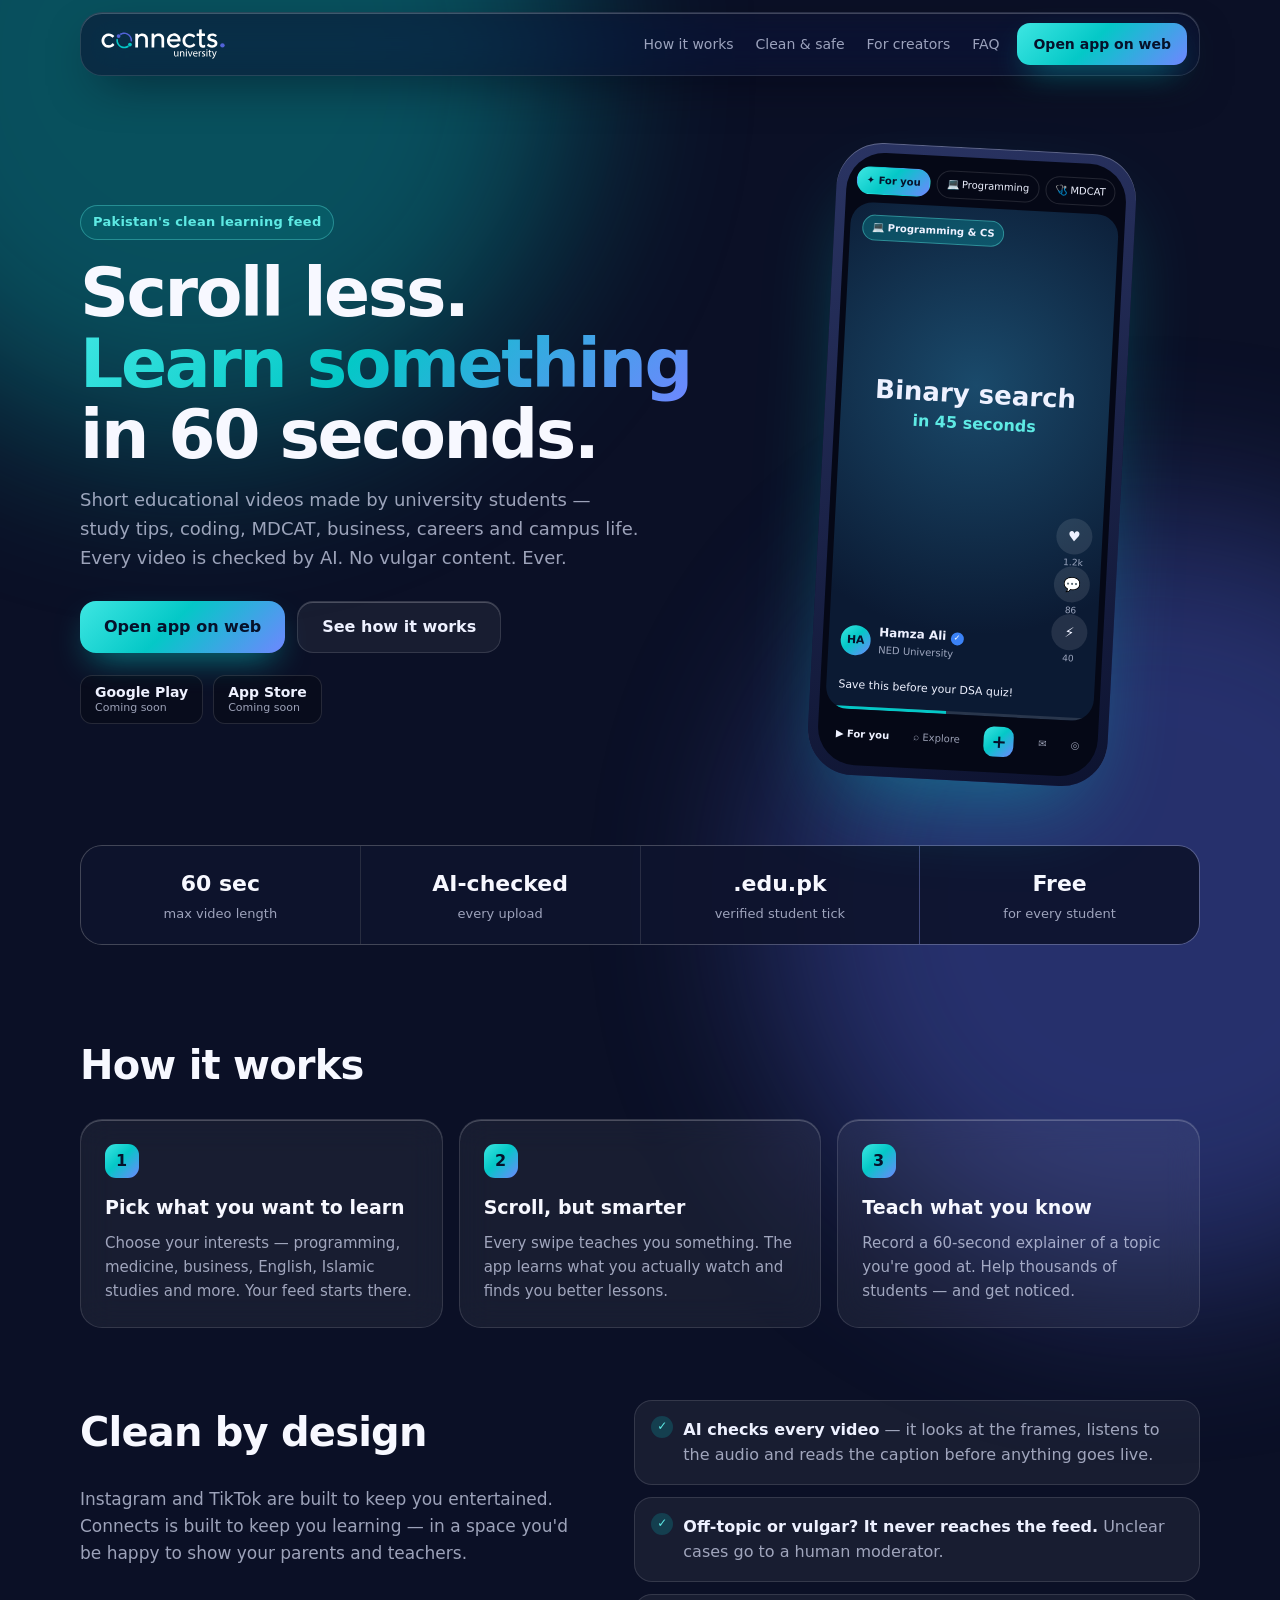
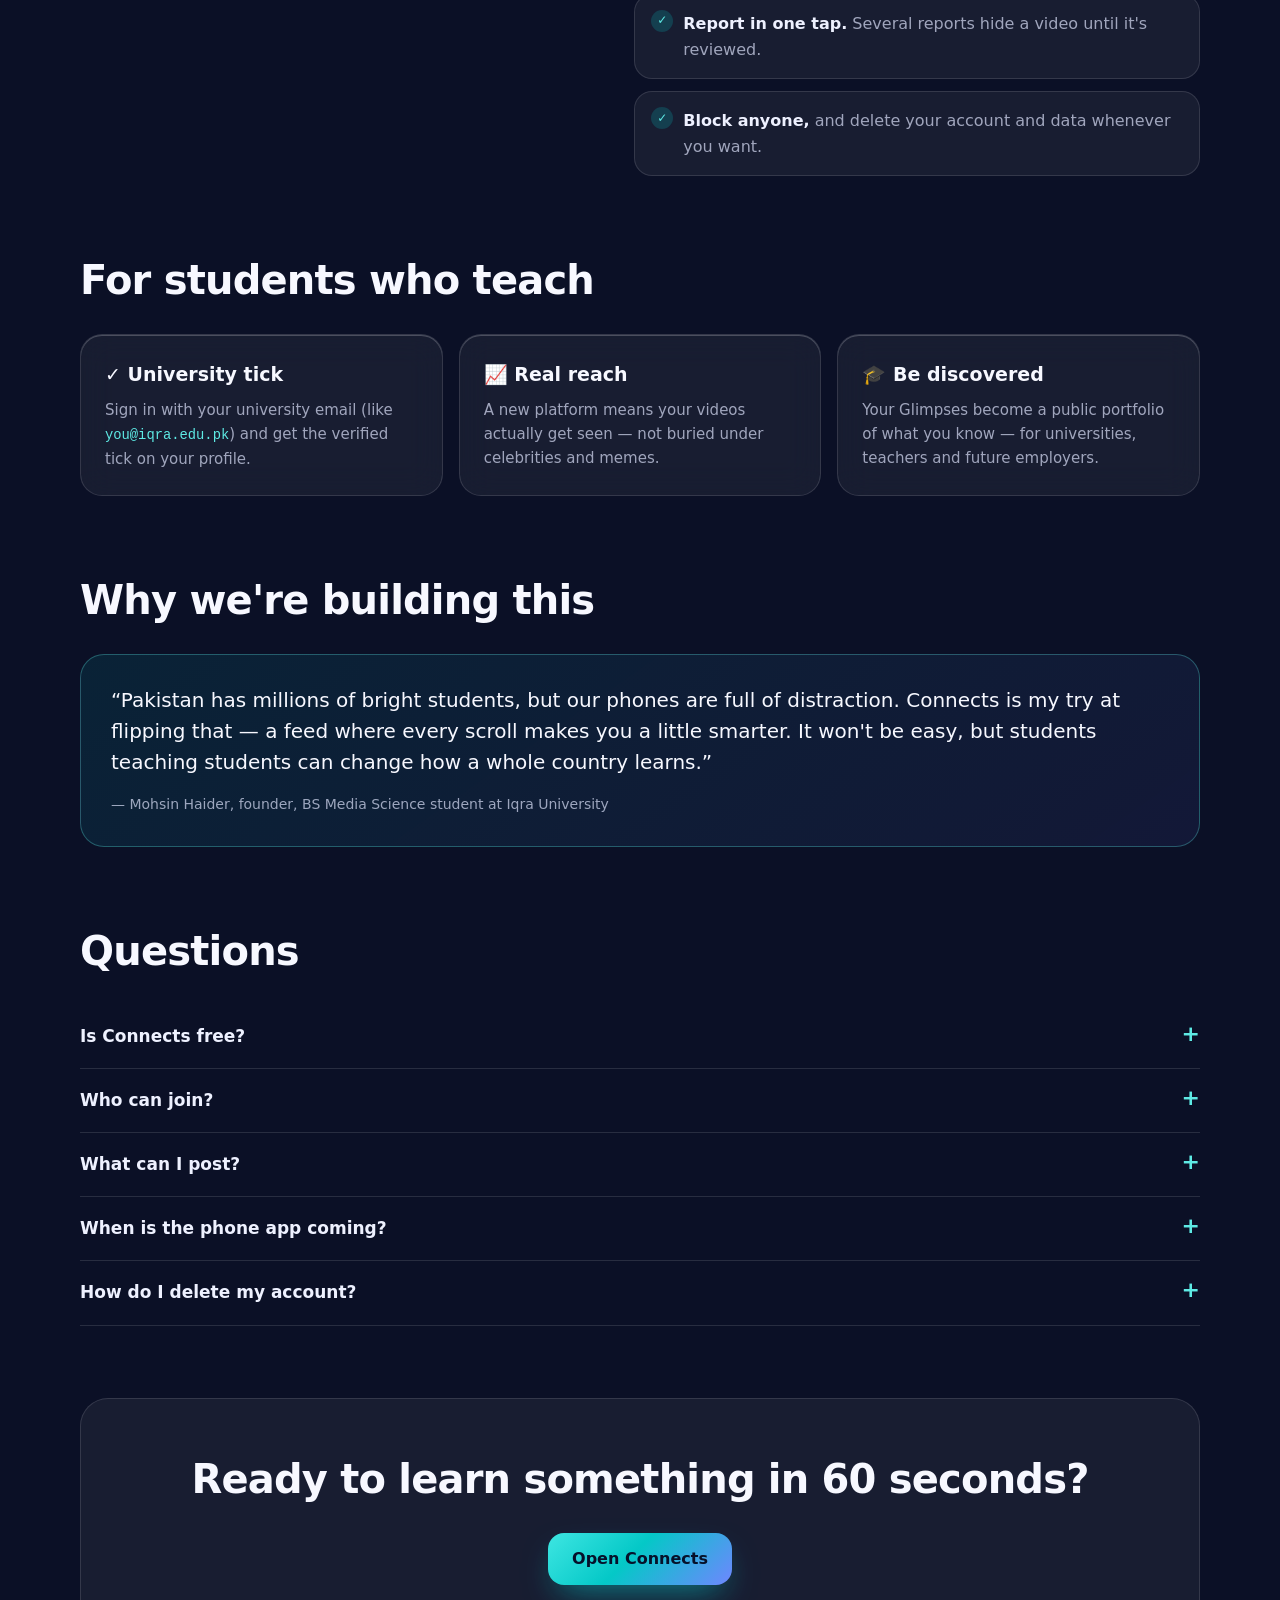
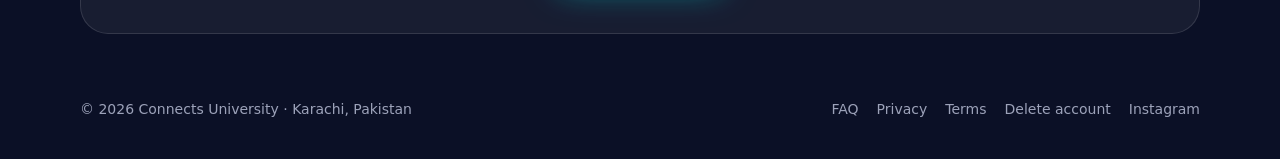
==== commit 809c5050: "Landing page at /, app at /app/, R2-ready build Co-Authored-By: Claude Opus 5.5 <noreply@anthropic.c" ====
--- a/index.html
+++ b/index.html
@@ -3,25 +3,174 @@
   <head>
     <meta charset="UTF-8" />
     <meta name="viewport" content="width=device-width, initial-scale=1.0, viewport-fit=cover" />
-    <meta name="theme-color" content="#132443" />
-    <meta name="description" content="Connects University is a free student education and campus community platform for learners, teachers and universities across Pakistan." />
-    <meta http-equiv="Content-Security-Policy" content="default-src 'self'; base-uri 'self'; object-src 'none'; frame-ancestors 'none'; form-action 'self'; script-src 'self' 'sha256-Qj+hzBf1pVnDikHfz5MEUBC58TeFYwtO6Jq3TD0cAFQ='; style-src 'self' 'unsafe-inline' https://fonts.googleapis.com; font-src 'self' https://fonts.gstatic.com; img-src 'self' data: blob: https://*.supabase.co; media-src 'self' blob: https://*.supabase.co; connect-src 'self' https://*.supabase.co wss://*.supabase.co; worker-src 'self' blob:; upgrade-insecure-requests" />
+    <meta name="theme-color" content="#0b1026" />
+    <meta http-equiv="Content-Security-Policy" content="default-src 'self'; base-uri 'self'; object-src 'none'; frame-ancestors 'none'; form-action 'self'; script-src 'self'; style-src 'self' 'unsafe-inline' https://fonts.googleapis.com; font-src 'self' data: https://fonts.gstatic.com; img-src 'self' data:; connect-src 'self'; upgrade-insecure-requests" />
+    <title>Connects University — Learn something in 60 seconds</title>
+    <meta name="description" content="Connects is Pakistan's clean learning feed: short educational videos made by university students, checked by AI, with no vulgar content. Free for every student." />
     <link rel="canonical" href="https://connects.university/" />
-    <meta property="og:title" content="Connects University — Pakistan's Student Network" />
-    <meta property="og:description" content="Free learning resources, campus discovery and a verified student community." />
+    <meta property="og:title" content="Connects University — Learn something in 60 seconds" />
+    <meta property="og:description" content="Pakistan's clean learning feed: short educational videos by university students. No vulgar content. Free." />
     <meta property="og:url" content="https://connects.university/" />
     <meta property="og:type" content="website" />
     <meta property="og:image" content="https://connects.university/icons/connects-icon-512.png" />
+    <meta name="twitter:card" content="summary" />
     <link rel="icon" type="image/svg+xml" href="/connects-icon.svg" />
     <link rel="manifest" href="/manifest.webmanifest" />
     <link rel="apple-touch-icon" href="/icons/connects-icon-192.png" />
-    <title>Connects University</title>
+    <link rel="preconnect" href="https://fonts.googleapis.com" />
+    <link rel="preconnect" href="https://fonts.gstatic.com" crossorigin />
+    <link href="https://fonts.googleapis.com/css2?family=Plus+Jakarta+Sans:wght@400;500;600;700;800&display=swap" rel="stylesheet" />
+    <link rel="stylesheet" href="/landing.css" />
+    <script src="/landing.js"></script>
     <script type="application/ld+json">{"@context":"https://schema.org","@type":"Organization","name":"Connects University","url":"https://connects.university/","logo":"https://connects.university/connects-logo-dark.svg","founder":{"@type":"Person","name":"Mohsin Haider Shakeel","url":"https://connects.university/founder.html"}}</script>
-    <script src="/route-restore.js"></script>
-    <script type="module" crossorigin src="/assets/index-CwusrmuX.js"></script>
-    <link rel="stylesheet" crossorigin href="/assets/index-CwqN6nVF.css">
   </head>
   <body>
-    <div id="root"></div>
+    <div class="aurora" aria-hidden="true"><i></i><i></i></div>
+
+    <header class="nav">
+      <a class="brand" href="/" aria-label="Connects University home">
+        <img src="/connects-logo-light.svg" alt="Connects University" width="150" height="40" />
+      </a>
+      <nav class="nav-links" aria-label="Page sections">
+        <a href="#how">How it works</a>
+        <a href="#safe">Clean &amp; safe</a>
+        <a href="#creators">For creators</a>
+        <a href="#faq">FAQ</a>
+      </nav>
+      <a class="btn btn-primary btn-sm" href="/app/">Open app on web</a>
+    </header>
+
+    <main>
+      <section class="hero">
+        <div class="hero-copy">
+          <span class="kicker">Pakistan's clean learning feed</span>
+          <h1>Scroll less.<br /><span class="grad">Learn something</span> in 60 seconds.</h1>
+          <p class="lead">
+            Short educational videos made by university students — study tips, coding, MDCAT,
+            business, careers and campus life. Every video is checked by AI. No vulgar content. Ever.
+          </p>
+          <div class="cta-row">
+            <a class="btn btn-primary" href="/app/">Open app on web</a>
+            <a class="btn btn-glass" href="#how">See how it works</a>
+          </div>
+          <div class="stores" aria-label="Phone apps">
+            <span class="store"><b>Google Play</b><small>Coming soon</small></span>
+            <span class="store"><b>App Store</b><small>Coming soon</small></span>
+          </div>
+        </div>
+
+        <div class="phone" aria-hidden="true">
+          <div class="phone-screen">
+            <div class="chips"><span class="on">✦ For you</span><span>💻 Programming</span><span>🩺 MDCAT</span></div>
+            <div class="reel">
+              <span class="tag">💻 Programming &amp; CS</span>
+              <div class="reel-title">Binary search<em>in 45 seconds</em></div>
+              <div class="reel-side"><i>♥<small>1.2k</small></i><i>💬<small>86</small></i><i>⚡<small>40</small></i></div>
+              <div class="reel-who"><span class="av">HA</span><b>Hamza Ali <span class="tick">✓</span></b><small>NED University</small></div>
+              <p class="reel-cap">Save this before your DSA quiz!</p>
+              <div class="bar"><i></i></div>
+            </div>
+            <div class="tabbar"><span class="on">▶ For you</span><span>⌕ Explore</span><span class="plus">+</span><span>✉</span><span>◎</span></div>
+          </div>
+        </div>
+      </section>
+
+      <section class="strip" aria-label="What makes Connects different">
+        <div><b>60 sec</b><span>max video length</span></div>
+        <div><b>AI-checked</b><span>every upload</span></div>
+        <div><b>.edu.pk</b><span>verified student tick</span></div>
+        <div><b>Free</b><span>for every student</span></div>
+      </section>
+
+      <section id="how" class="section">
+        <h2>How it works</h2>
+        <div class="cards three">
+          <article class="card">
+            <span class="num">1</span>
+            <h3>Pick what you want to learn</h3>
+            <p>Choose your interests — programming, medicine, business, English, Islamic studies and more. Your feed starts there.</p>
+          </article>
+          <article class="card">
+            <span class="num">2</span>
+            <h3>Scroll, but smarter</h3>
+            <p>Every swipe teaches you something. The app learns what you actually watch and finds you better lessons.</p>
+          </article>
+          <article class="card">
+            <span class="num">3</span>
+            <h3>Teach what you know</h3>
+            <p>Record a 60-second explainer of a topic you're good at. Help thousands of students — and get noticed.</p>
+          </article>
+        </div>
+      </section>
+
+      <section id="safe" class="section split">
+        <div>
+          <h2>Clean by design</h2>
+          <p class="lead small">
+            Instagram and TikTok are built to keep you entertained. Connects is built to keep you learning —
+            in a space you'd be happy to show your parents and teachers.
+          </p>
+        </div>
+        <ul class="checks">
+          <li><b>AI checks every video</b> — it looks at the frames, listens to the audio and reads the caption before anything goes live.</li>
+          <li><b>Off-topic or vulgar? It never reaches the feed.</b> Unclear cases go to a human moderator.</li>
+          <li><b>Report in one tap.</b> Several reports hide a video until it's reviewed.</li>
+          <li><b>Block anyone,</b> and delete your account and data whenever you want.</li>
+        </ul>
+      </section>
+
+      <section id="creators" class="section">
+        <h2>For students who teach</h2>
+        <div class="cards three">
+          <article class="card">
+            <h3>✓ University tick</h3>
+            <p>Sign in with your university email (like <code>you@iqra.edu.pk</code>) and get the verified tick on your profile.</p>
+          </article>
+          <article class="card">
+            <h3>📈 Real reach</h3>
+            <p>A new platform means your videos actually get seen — not buried under celebrities and memes.</p>
+          </article>
+          <article class="card">
+            <h3>🎓 Be discovered</h3>
+            <p>Your Glimpses become a public portfolio of what you know — for universities, teachers and future employers.</p>
+          </article>
+        </div>
+      </section>
+
+      <section class="section mission">
+        <h2>Why we're building this</h2>
+        <blockquote>
+          “Pakistan has millions of bright students, but our phones are full of distraction.
+          Connects is my try at flipping that — a feed where every scroll makes you a little smarter.
+          It won't be easy, but students teaching students can change how a whole country learns.”
+          <cite>— Mohsin Haider, founder, BS Media Science student at Iqra University</cite>
+        </blockquote>
+      </section>
+
+      <section id="faq" class="section faq">
+        <h2>Questions</h2>
+        <details><summary>Is Connects free?</summary><p>Yes. Watching, posting and learning are free for every student.</p></details>
+        <details><summary>Who can join?</summary><p>University students across Pakistan. A university email gives you the verified tick, but any email or Google account can join.</p></details>
+        <details><summary>What can I post?</summary><p>Anything that helps students learn: explainers, study and exam tips, skills, careers, internships and clean campus life. Videos up to 60 seconds.</p></details>
+        <details><summary>When is the phone app coming?</summary><p>Android and iPhone apps are in testing. Until then, use the full app on the web — it works on your phone's browser too.</p></details>
+        <details><summary>How do I delete my account?</summary><p>Inside the app: Profile → Delete account. Or read <a href="/delete-account.html">how account deletion works</a>.</p></details>
+      </section>
+
+      <section class="final">
+        <h2>Ready to learn something in 60 seconds?</h2>
+        <a class="btn btn-primary" href="/app/">Open Connects</a>
+      </section>
+    </main>
+
+    <footer class="footer">
+      <span>© 2026 Connects University · Karachi, Pakistan</span>
+      <nav aria-label="Legal">
+        <a href="/faq.html">FAQ</a>
+        <a href="/privacy.html">Privacy</a>
+        <a href="/terms.html">Terms</a>
+        <a href="/delete-account.html">Delete account</a>
+        <a href="https://www.instagram.com/connects.university/" rel="noopener">Instagram</a>
+      </nav>
+    </footer>
   </body>
 </html>
--- a/landing.css
+++ b/landing.css
@@ -0,0 +1,163 @@
+/* Connects University — landing page (dark glass, matches the app) */
+:root {
+  --bg: #0b1026;
+  --text: #eef1ff;
+  --heading: #f7f8ff;
+  --muted: rgba(226, 232, 255, 0.68);
+  --border: rgba(255, 255, 255, 0.12);
+  --edge: rgba(255, 255, 255, 0.22);
+  --card: rgba(255, 255, 255, 0.055);
+  --teal: #04c8c7;
+  --teal-text: #5eeae4;
+  --grad: linear-gradient(135deg, #3ee6e2 0%, #04c8c7 45%, #6f86ff 100%);
+  --on-grad: #06112a;
+  color-scheme: dark;
+}
+* { box-sizing: border-box; }
+html { scroll-behavior: smooth; }
+body {
+  margin: 0;
+  min-height: 100vh;
+  background: var(--bg);
+  color: var(--text);
+  font: 400 16px/1.6 "Plus Jakarta Sans", system-ui, -apple-system, "Segoe UI", sans-serif;
+  overflow-x: hidden;
+}
+a { color: inherit; }
+img { max-width: 100%; }
+code { font-size: 0.92em; color: var(--teal-text); }
+
+.aurora { position: fixed; inset: 0; z-index: -1; pointer-events: none; }
+.aurora i { position: absolute; width: 60vmax; height: 60vmax; border-radius: 50%; filter: blur(90px); opacity: 0.35; }
+.aurora i:first-child { background: #04c8c7; top: -25vmax; left: -15vmax; }
+.aurora i:last-child { background: #5263d8; bottom: -30vmax; right: -20vmax; opacity: 0.4; }
+
+/* nav */
+.nav {
+  position: sticky; top: 12px; z-index: 10;
+  display: flex; align-items: center; gap: 18px;
+  width: min(1120px, calc(100% - 24px)); margin: 12px auto 0; padding: 10px 12px 10px 18px;
+  border: 1px solid var(--border); border-radius: 22px;
+  background: rgba(14, 20, 48, 0.62); backdrop-filter: saturate(170%) blur(20px); -webkit-backdrop-filter: saturate(170%) blur(20px);
+  box-shadow: inset 0 1px 0 var(--edge), 0 18px 50px -20px rgba(2, 4, 18, 0.8);
+}
+.brand img { display: block; height: 34px; width: auto; }
+.nav-links { display: flex; gap: 22px; margin-left: auto; font-size: 14px; color: var(--muted); }
+.nav-links a { text-decoration: none; }
+.nav-links a:hover { color: var(--text); }
+
+/* buttons */
+.btn {
+  display: inline-flex; align-items: center; justify-content: center; gap: 8px;
+  min-height: 52px; padding: 0 24px; border-radius: 16px;
+  font-weight: 800; font-size: 16px; text-decoration: none; white-space: nowrap;
+  transition: transform 0.15s ease, box-shadow 0.15s ease;
+}
+.btn:hover { transform: translateY(-1px); }
+.btn:focus-visible { outline: 3px solid var(--teal-text); outline-offset: 3px; }
+.btn-primary { background: var(--grad); color: var(--on-grad); box-shadow: 0 14px 34px -12px rgba(4, 200, 199, 0.7); }
+.btn-glass { border: 1px solid var(--border); background: var(--card); box-shadow: inset 0 1px 0 var(--edge); }
+.btn-sm { min-height: 42px; padding: 0 16px; font-size: 14px; border-radius: 13px; }
+
+/* hero */
+.hero {
+  display: grid; grid-template-columns: 1.15fr 0.85fr; align-items: center; gap: 48px;
+  width: min(1120px, calc(100% - 32px)); margin: 0 auto; padding: 72px 0 40px;
+}
+.kicker { display: inline-block; padding: 6px 12px; border: 1px solid rgba(94, 234, 228, 0.35); border-radius: 999px; background: rgba(4, 200, 199, 0.1); color: var(--teal-text); font-size: 13px; font-weight: 700; letter-spacing: 0.02em; }
+h1 { margin: 18px 0 16px; font-size: clamp(40px, 6vw, 68px); line-height: 1.04; letter-spacing: -0.035em; color: var(--heading); font-weight: 800; }
+.grad { background: var(--grad); -webkit-background-clip: text; background-clip: text; color: transparent; }
+.lead { margin: 0; max-width: 560px; font-size: 18px; color: var(--muted); }
+.lead.small { font-size: 17px; }
+.cta-row { display: flex; flex-wrap: wrap; gap: 12px; margin-top: 28px; }
+.stores { display: flex; gap: 10px; margin-top: 22px; }
+.store { display: grid; padding: 8px 14px; border: 1px solid var(--border); border-radius: 12px; background: rgba(0, 0, 0, 0.25); line-height: 1.25; }
+.store b { font-size: 14px; }
+.store small { font-size: 11px; color: var(--muted); }
+
+/* phone mockup */
+.phone {
+  justify-self: center; width: 300px; aspect-ratio: 9 / 19; padding: 10px;
+  border-radius: 46px; background: linear-gradient(160deg, #2a3463, #0d1330);
+  box-shadow: 0 40px 90px -30px rgba(4, 200, 199, 0.45), inset 0 1px 0 rgba(255, 255, 255, 0.25);
+  transform: rotate(3deg);
+}
+.phone-screen { position: relative; height: 100%; overflow: hidden; border-radius: 38px; background: #050816; display: flex; flex-direction: column; }
+.chips { display: flex; gap: 6px; padding: 14px 10px 8px; overflow: hidden; font-size: 10px; white-space: nowrap; }
+.chips span { padding: 5px 9px; border: 1px solid var(--border); border-radius: 999px; }
+.chips .on { background: var(--grad); color: var(--on-grad); border-color: transparent; font-weight: 700; }
+.reel { position: relative; flex: 1; margin: 0 6px; border-radius: 22px; background: radial-gradient(circle at 50% 35%, #1a4a6b, #0b1a33 70%); overflow: hidden; }
+.tag { position: absolute; top: 12px; left: 12px; padding: 4px 9px; border-radius: 999px; font-size: 10px; font-weight: 700; background: rgba(4, 200, 199, 0.25); border: 1px solid rgba(94, 234, 228, 0.4); }
+.reel-title { position: absolute; top: 34%; left: 0; right: 0; text-align: center; font-size: 26px; font-weight: 800; line-height: 1.1; }
+.reel-title em { display: block; font-style: normal; font-size: 16px; color: var(--teal-text); margin-top: 6px; }
+.reel-side { position: absolute; right: 10px; bottom: 70px; display: grid; gap: 12px; text-align: center; font-style: normal; }
+.reel-side i { display: grid; place-items: center; width: 36px; height: 36px; border-radius: 50%; background: rgba(255, 255, 255, 0.1); font-style: normal; font-size: 14px; position: relative; }
+.reel-side small { position: absolute; top: 37px; font-size: 9px; color: var(--muted); }
+.reel-who { position: absolute; left: 12px; bottom: 52px; display: grid; grid-template-columns: auto 1fr; column-gap: 8px; align-items: center; font-size: 12px; }
+.reel-who .av { grid-row: span 2; display: grid; place-items: center; width: 30px; height: 30px; border-radius: 50%; background: var(--grad); color: var(--on-grad); font-weight: 800; font-size: 11px; }
+.reel-who small { color: var(--muted); font-size: 10px; }
+.tick { display: inline-grid; place-items: center; width: 13px; height: 13px; border-radius: 50%; background: #3b82f6; font-size: 8px; color: #fff; }
+.reel-cap { position: absolute; left: 12px; right: 56px; bottom: 16px; margin: 0; font-size: 11px; }
+.bar { position: absolute; left: 0; right: 0; bottom: 0; height: 3px; background: rgba(255, 255, 255, 0.12); }
+.bar i { display: block; width: 45%; height: 100%; background: var(--teal); animation: play 6s linear infinite; }
+@keyframes play { from { width: 0; } to { width: 100%; } }
+.tabbar { display: flex; justify-content: space-around; align-items: center; padding: 10px 6px 16px; font-size: 10px; color: var(--muted); }
+.tabbar .on { color: var(--text); font-weight: 700; }
+.tabbar .plus { display: grid; place-items: center; width: 30px; height: 30px; border-radius: 10px; background: var(--grad); color: var(--on-grad); font-size: 18px; font-weight: 800; }
+
+/* sections */
+.strip {
+  display: grid; grid-template-columns: repeat(4, 1fr); gap: 1px;
+  width: min(1120px, calc(100% - 32px)); margin: 24px auto; overflow: hidden;
+  border: 1px solid var(--border); border-radius: 22px; background: var(--border);
+}
+.strip div { display: grid; gap: 2px; padding: 20px; background: rgba(12, 18, 44, 0.92); text-align: center; }
+.strip b { font-size: 22px; color: var(--heading); }
+.strip span { font-size: 13px; color: var(--muted); }
+.section { width: min(1120px, calc(100% - 32px)); margin: 0 auto; padding: 64px 0 8px; }
+.section h2, .final h2 { margin: 0 0 22px; font-size: clamp(28px, 4vw, 40px); letter-spacing: -0.02em; color: var(--heading); }
+.cards { display: grid; gap: 16px; }
+.cards.three { grid-template-columns: repeat(3, 1fr); }
+.card { padding: 24px; border: 1px solid var(--border); border-radius: 22px; background: var(--card); box-shadow: inset 0 1px 0 var(--edge); backdrop-filter: blur(16px); }
+.card h3 { margin: 0 0 8px; font-size: 19px; color: var(--heading); }
+.card p { margin: 0; color: var(--muted); font-size: 15px; }
+.num { display: inline-grid; place-items: center; width: 34px; height: 34px; margin-bottom: 14px; border-radius: 11px; background: var(--grad); color: var(--on-grad); font-weight: 800; }
+.split { display: grid; grid-template-columns: 1fr 1.1fr; gap: 40px; align-items: start; }
+.checks { margin: 0; padding: 0; list-style: none; display: grid; gap: 12px; }
+.checks li { position: relative; padding: 16px 18px 16px 48px; border: 1px solid var(--border); border-radius: 18px; background: var(--card); color: var(--muted); }
+.checks li::before { content: "✓"; position: absolute; left: 16px; top: 15px; display: grid; place-items: center; width: 22px; height: 22px; border-radius: 50%; background: rgba(4, 200, 199, 0.2); color: var(--teal-text); font-weight: 800; font-size: 12px; }
+.checks b { color: var(--text); }
+.mission blockquote { margin: 0; padding: 30px; border: 1px solid rgba(94, 234, 228, 0.3); border-radius: 24px; background: linear-gradient(145deg, rgba(4, 200, 199, 0.1), rgba(111, 124, 255, 0.08)); font-size: 20px; line-height: 1.55; color: var(--heading); }
+.mission cite { display: block; margin-top: 16px; font-size: 14px; font-style: normal; color: var(--muted); }
+.faq details { border-bottom: 1px solid var(--border); padding: 4px 0; }
+.faq summary { cursor: pointer; padding: 14px 0; font-weight: 700; font-size: 17px; list-style: none; }
+.faq summary::-webkit-details-marker { display: none; }
+.faq summary::after { content: "+"; float: right; color: var(--teal-text); font-size: 22px; line-height: 1; }
+.faq details[open] summary::after { content: "–"; }
+.faq p { margin: 0 0 16px; color: var(--muted); }
+.final { width: min(1120px, calc(100% - 32px)); margin: 64px auto 0; padding: 48px 24px; text-align: center; border: 1px solid var(--border); border-radius: 28px; background: var(--card); }
+.footer { display: flex; flex-wrap: wrap; justify-content: space-between; gap: 14px; width: min(1120px, calc(100% - 32px)); margin: 40px auto 0; padding: 24px 0 40px; color: var(--muted); font-size: 14px; }
+.footer nav { display: flex; flex-wrap: wrap; gap: 18px; }
+.footer a { text-decoration: none; }
+.footer a:hover { color: var(--text); }
+
+@media (max-width: 900px) {
+  .nav-links { display: none; }
+  .nav .btn-sm { margin-left: auto; }
+  .hero { grid-template-columns: 1fr; padding-top: 40px; gap: 36px; }
+  .phone { width: 250px; transform: none; }
+  .cards.three, .split { grid-template-columns: 1fr; }
+  .strip { grid-template-columns: repeat(2, 1fr); }
+}
+@media (max-width: 420px) {
+  .brand img { height: 28px; }
+  .btn { width: 100%; }
+  .nav .btn { width: auto; }
+  .cta-row { flex-direction: column; }
+  .mission blockquote { font-size: 17px; padding: 22px; }
+}
+@media (prefers-reduced-motion: reduce) {
+  html { scroll-behavior: auto; }
+  .bar i { animation: none; }
+  .btn { transition: none; }
+}
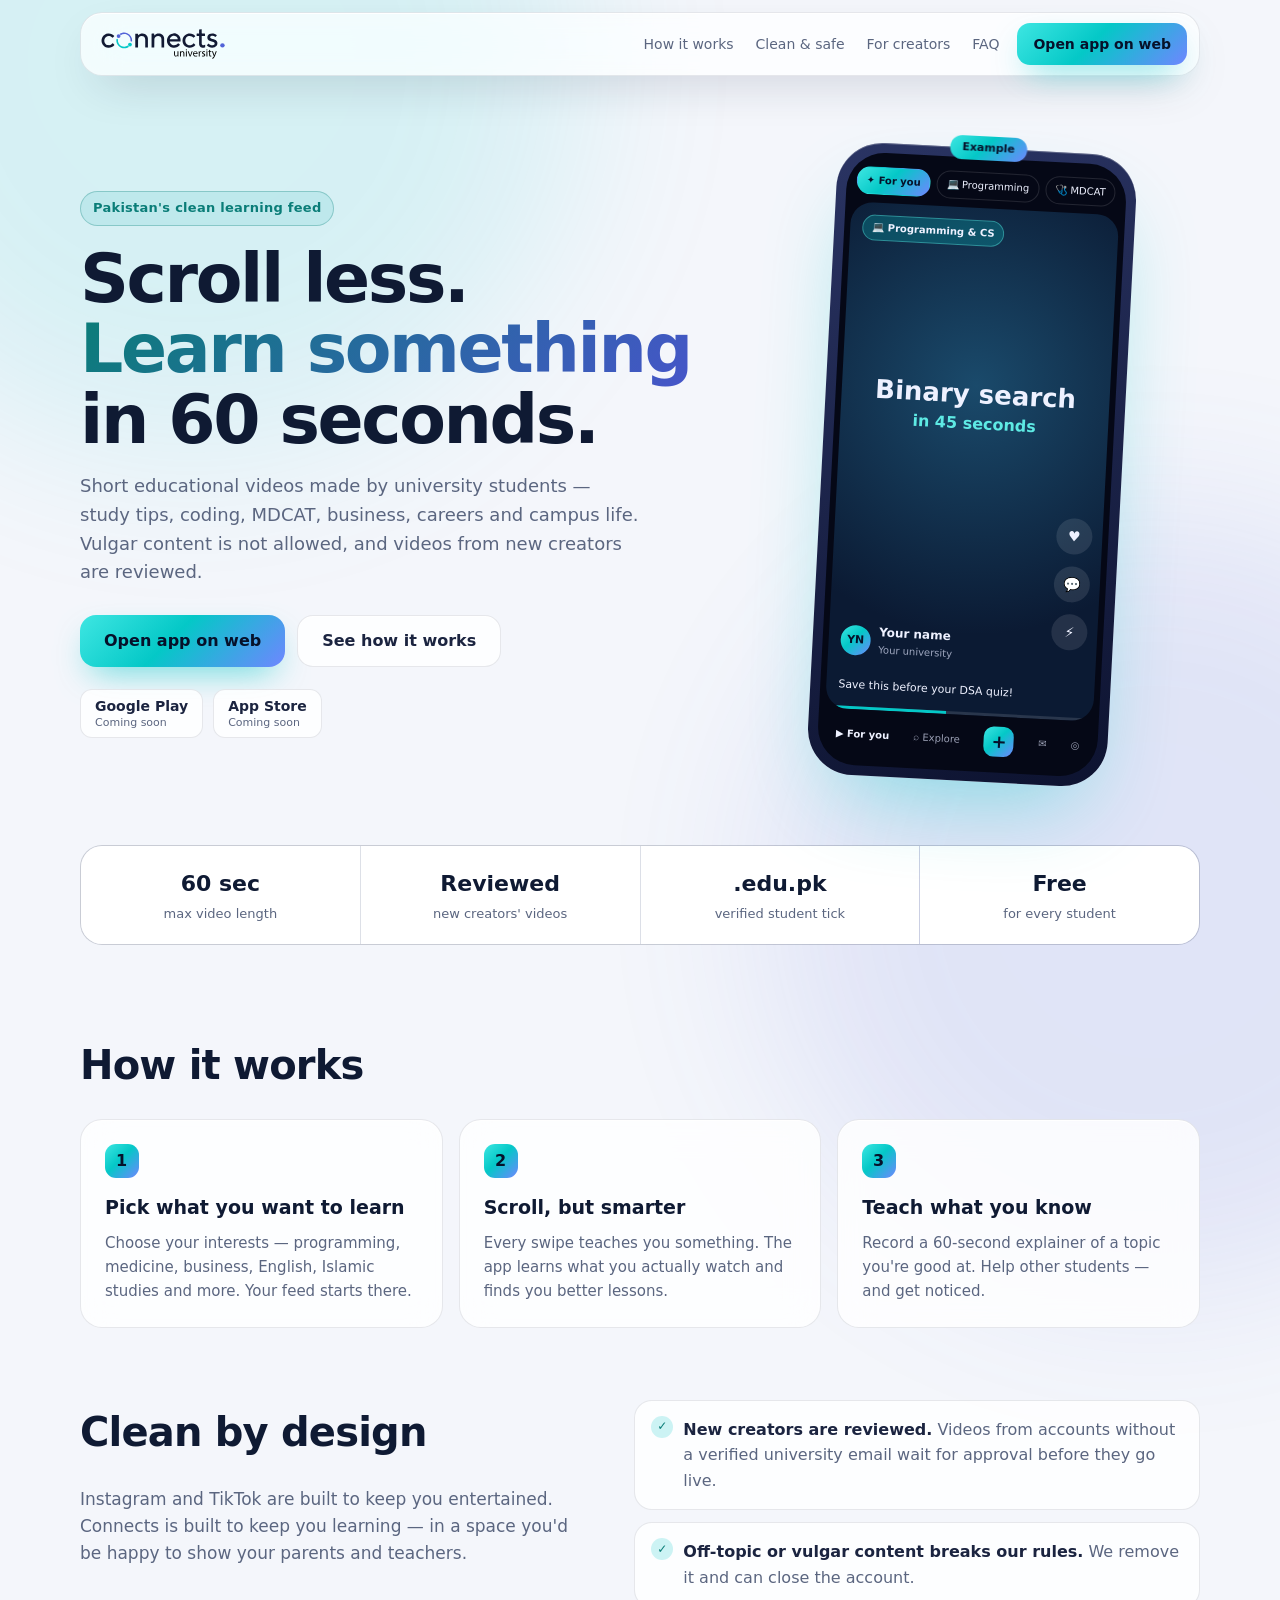
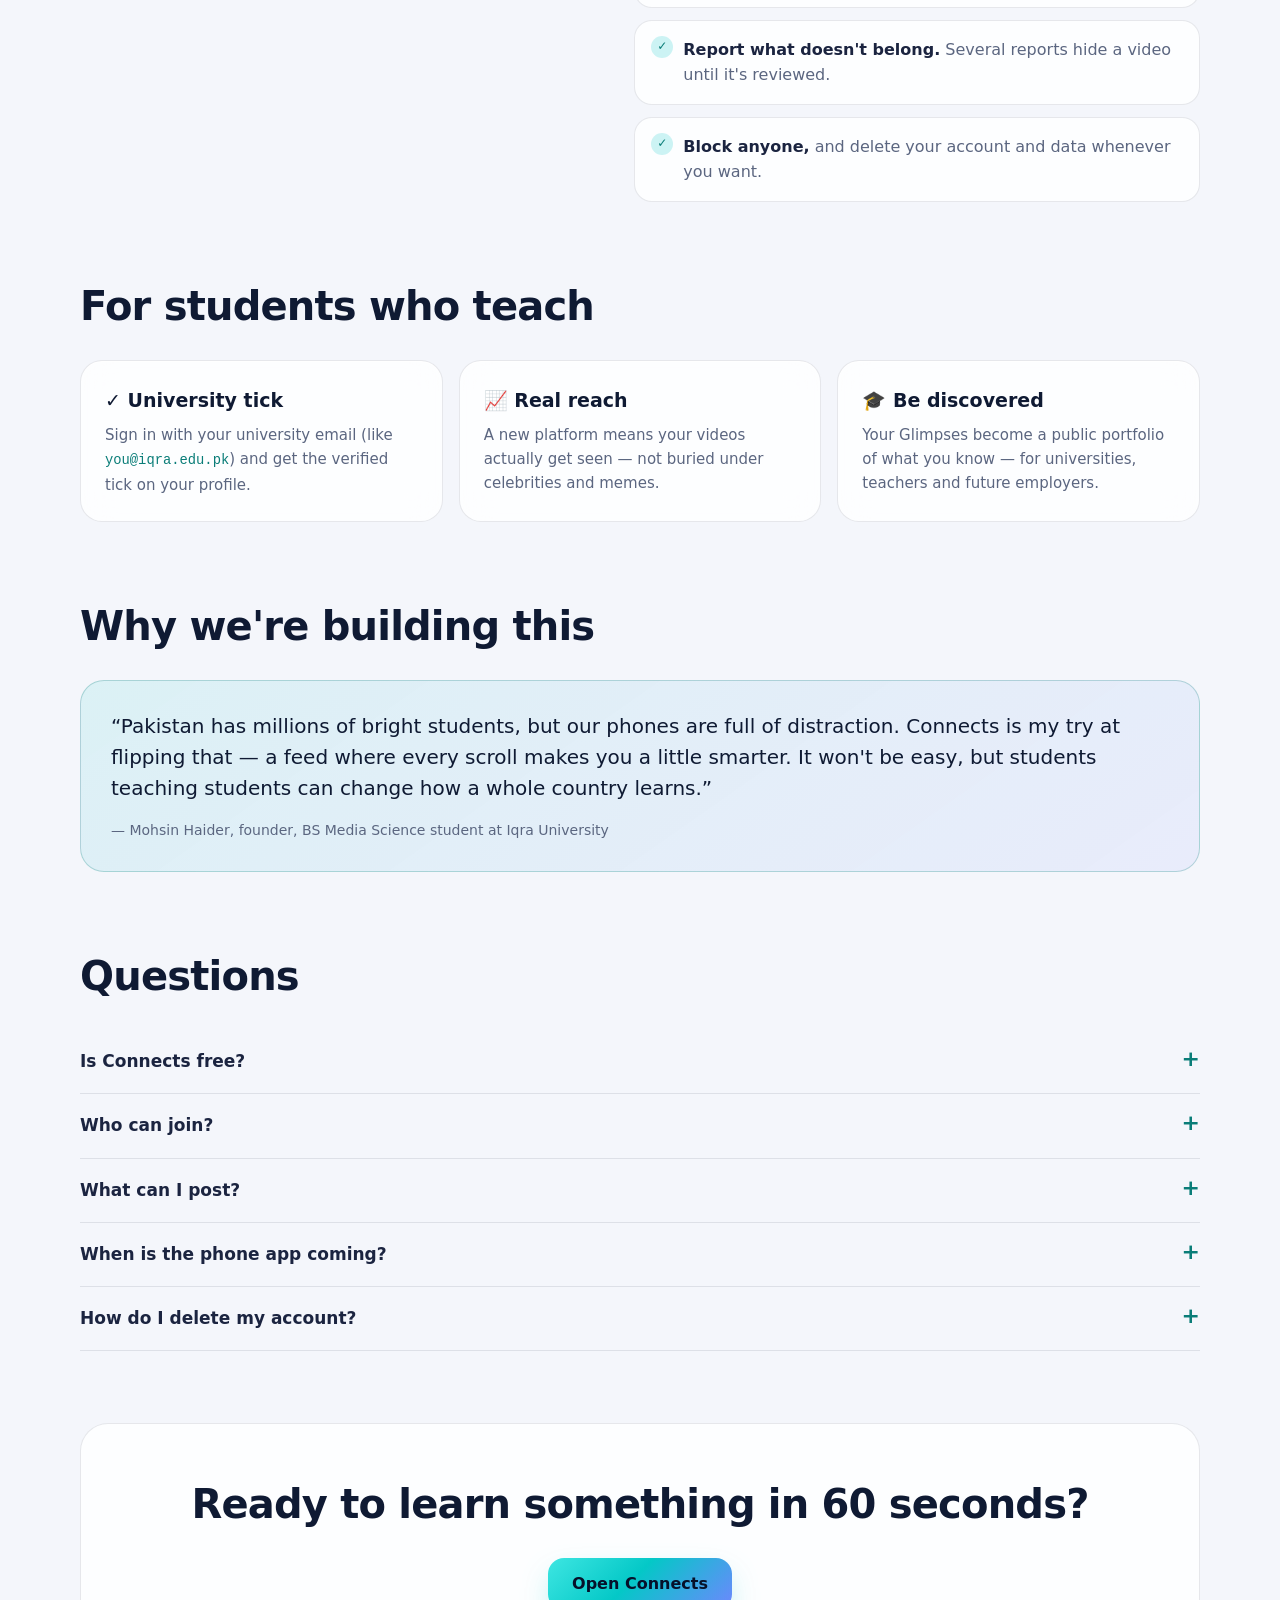
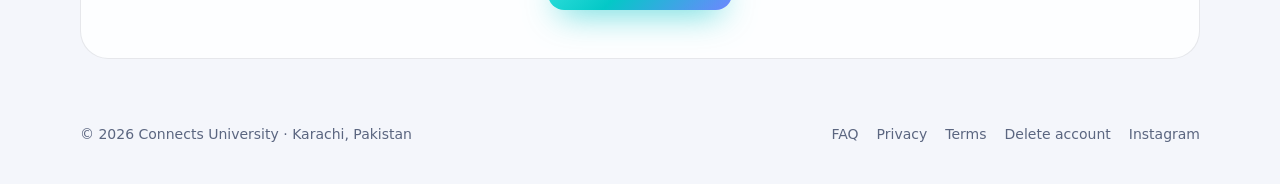
==== commit 8b4c3f4c: "Website update: shared Glimpse links, meeting links, honest Freelance copy Built from connects-sourc" ====
--- a/index.html
+++ b/index.html
@@ -3,25 +3,28 @@
   <head>
     <meta charset="UTF-8" />
     <meta name="viewport" content="width=device-width, initial-scale=1.0, viewport-fit=cover" />
-    <meta name="theme-color" content="#0b1026" />
-    <meta http-equiv="Content-Security-Policy" content="default-src 'self'; base-uri 'self'; object-src 'none'; frame-ancestors 'none'; form-action 'self'; script-src 'self'; style-src 'self' 'unsafe-inline' https://fonts.googleapis.com; font-src 'self' data: https://fonts.gstatic.com; img-src 'self' data:; connect-src 'self'; upgrade-insecure-requests" />
+    <meta name="theme-color" content="#f4f6fb" />
+    <meta http-equiv="Content-Security-Policy" content="default-src 'self'; base-uri 'self'; object-src 'none'; form-action 'self'; script-src 'self'; style-src 'self' 'unsafe-inline' https://fonts.googleapis.com; font-src 'self' data: https://fonts.gstatic.com; img-src 'self' data:; connect-src 'self'; upgrade-insecure-requests" />
     <title>Connects University — Learn something in 60 seconds</title>
-    <meta name="description" content="Connects is Pakistan's clean learning feed: short educational videos made by university students, checked by AI, with no vulgar content. Free for every student." />
+    <meta name="description" content="Connects is Pakistan's clean learning feed: short educational videos made by university students. Vulgar content is not allowed, and new creators are reviewed. Free for every student." />
     <link rel="canonical" href="https://connects.university/" />
     <meta property="og:title" content="Connects University — Learn something in 60 seconds" />
-    <meta property="og:description" content="Pakistan's clean learning feed: short educational videos by university students. No vulgar content. Free." />
+    <meta property="og:description" content="Pakistan's clean learning feed: short educational videos by university students. Free for every student." />
     <meta property="og:url" content="https://connects.university/" />
     <meta property="og:type" content="website" />
-    <meta property="og:image" content="https://connects.university/icons/connects-icon-512.png" />
-    <meta name="twitter:card" content="summary" />
+    <meta property="og:image" content="https://connects.university/icons/share-image.png" />
+    <meta property="og:image:width" content="1200" />
+    <meta property="og:image:height" content="630" />
+    <meta name="twitter:card" content="summary_large_image" />
     <link rel="icon" type="image/svg+xml" href="/connects-icon.svg" />
     <link rel="manifest" href="/manifest.webmanifest" />
-    <link rel="apple-touch-icon" href="/icons/connects-icon-192.png" />
+    <link rel="apple-touch-icon" href="/icons/app-icon-180.png" />
     <link rel="preconnect" href="https://fonts.googleapis.com" />
     <link rel="preconnect" href="https://fonts.gstatic.com" crossorigin />
     <link href="https://fonts.googleapis.com/css2?family=Plus+Jakarta+Sans:wght@400;500;600;700;800&display=swap" rel="stylesheet" />
     <link rel="stylesheet" href="/landing.css" />
     <script src="/landing.js"></script>
+    <script src="/landing-apk.js" defer></script>
     <script type="application/ld+json">{"@context":"https://schema.org","@type":"Organization","name":"Connects University","url":"https://connects.university/","logo":"https://connects.university/connects-logo-dark.svg","founder":{"@type":"Person","name":"Mohsin Haider Shakeel","url":"https://connects.university/founder.html"}}</script>
   </head>
   <body>
@@ -29,7 +32,7 @@
 
     <header class="nav">
       <a class="brand" href="/" aria-label="Connects University home">
-        <img src="/connects-logo-light.svg" alt="Connects University" width="150" height="40" />
+        <img src="/connects-logo-dark.svg" alt="Connects University" width="150" height="40" />
       </a>
       <nav class="nav-links" aria-label="Page sections">
         <a href="#how">How it works</a>
@@ -47,7 +50,7 @@
           <h1>Scroll less.<br /><span class="grad">Learn something</span> in 60 seconds.</h1>
           <p class="lead">
             Short educational videos made by university students — study tips, coding, MDCAT,
-            business, careers and campus life. Every video is checked by AI. No vulgar content. Ever.
+            business, careers and campus life. Vulgar content is not allowed, and videos from new creators are reviewed.
           </p>
           <div class="cta-row">
             <a class="btn btn-primary" href="/app/">Open app on web</a>
@@ -57,16 +60,38 @@
             <span class="store"><b>Google Play</b><small>Coming soon</small></span>
             <span class="store"><b>App Store</b><small>Coming soon</small></span>
           </div>
+          <div class="apk" id="apk" hidden>
+            <button class="btn btn-primary apk-btn" id="apk-link" type="button">
+              <svg width="18" height="18" viewBox="0 0 24 24" fill="none" stroke="currentColor" stroke-width="2.2" stroke-linecap="round" stroke-linejoin="round" aria-hidden="true"><path d="M12 3v12"/><path d="m7 10 5 5 5-5"/><path d="M5 21h14"/></svg>
+              <span id="apk-label">Get the app</span>
+            </button>
+            <small class="apk-meta" id="apk-meta">Free · installs on your home screen</small>
+            <details class="apk-help" id="apk-help">
+              <summary>How to install</summary>
+              <ol id="apk-steps-android">
+                <li>Tap <b>Get the app</b> above and allow it.</li>
+                <li>If nothing opens: tap the <b>&#8942;</b> menu in Chrome &rarr; <b>Install app</b> (or <b>Add to Home screen</b>).</li>
+                <li>Open <b>Connects</b> from your home screen and sign in.</li>
+              </ol>
+              <ol id="apk-steps-ios" hidden>
+                <li>Tap the <b>Share</b> button at the bottom of Safari.</li>
+                <li>Choose <b>Add to Home Screen</b> &rarr; <b>Add</b>.</li>
+                <li>Open <b>Connects</b> from your home screen and sign in.</li>
+              </ol>
+              <p>Google Play and App Store versions are coming soon; your account stays the same.</p>
+            </details>
+          </div>
         </div>
 
         <div class="phone" aria-hidden="true">
+          <span class="phone-example">Example</span>
           <div class="phone-screen">
             <div class="chips"><span class="on">✦ For you</span><span>💻 Programming</span><span>🩺 MDCAT</span></div>
             <div class="reel">
               <span class="tag">💻 Programming &amp; CS</span>
               <div class="reel-title">Binary search<em>in 45 seconds</em></div>
-              <div class="reel-side"><i>♥<small>1.2k</small></i><i>💬<small>86</small></i><i>⚡<small>40</small></i></div>
-              <div class="reel-who"><span class="av">HA</span><b>Hamza Ali <span class="tick">✓</span></b><small>NED University</small></div>
+              <div class="reel-side"><i>♥</i><i>💬</i><i>⚡</i></div>
+              <div class="reel-who"><span class="av">YN</span><b>Your name</b><small>Your university</small></div>
               <p class="reel-cap">Save this before your DSA quiz!</p>
               <div class="bar"><i></i></div>
             </div>
@@ -77,7 +102,7 @@
 
       <section class="strip" aria-label="What makes Connects different">
         <div><b>60 sec</b><span>max video length</span></div>
-        <div><b>AI-checked</b><span>every upload</span></div>
+        <div><b>Reviewed</b><span>new creators' videos</span></div>
         <div><b>.edu.pk</b><span>verified student tick</span></div>
         <div><b>Free</b><span>for every student</span></div>
       </section>
@@ -98,7 +123,7 @@
           <article class="card">
             <span class="num">3</span>
             <h3>Teach what you know</h3>
-            <p>Record a 60-second explainer of a topic you're good at. Help thousands of students — and get noticed.</p>
+            <p>Record a 60-second explainer of a topic you're good at. Help other students — and get noticed.</p>
           </article>
         </div>
       </section>
@@ -112,9 +137,9 @@
           </p>
         </div>
         <ul class="checks">
-          <li><b>AI checks every video</b> — it looks at the frames, listens to the audio and reads the caption before anything goes live.</li>
-          <li><b>Off-topic or vulgar? It never reaches the feed.</b> Unclear cases go to a human moderator.</li>
-          <li><b>Report in one tap.</b> Several reports hide a video until it's reviewed.</li>
+          <li><b>New creators are reviewed.</b> Videos from accounts without a verified university email wait for approval before they go live.</li>
+          <li><b>Off-topic or vulgar content breaks our rules.</b> We remove it and can close the account.</li>
+          <li><b>Report what doesn't belong.</b> Several reports hide a video until it's reviewed.</li>
           <li><b>Block anyone,</b> and delete your account and data whenever you want.</li>
         </ul>
       </section>
@@ -150,7 +175,7 @@
       <section id="faq" class="section faq">
         <h2>Questions</h2>
         <details><summary>Is Connects free?</summary><p>Yes. Watching, posting and learning are free for every student.</p></details>
-        <details><summary>Who can join?</summary><p>University students across Pakistan. A university email gives you the verified tick, but any email or Google account can join.</p></details>
+        <details><summary>Who can join?</summary><p>Students across Pakistan aged 16 or older. A university email gives you the verified tick, but any email or Google account can join.</p></details>
         <details><summary>What can I post?</summary><p>Anything that helps students learn: explainers, study and exam tips, skills, careers, internships and clean campus life. Videos up to 60 seconds.</p></details>
         <details><summary>When is the phone app coming?</summary><p>Android and iPhone apps are in testing. Until then, use the full app on the web — it works on your phone's browser too.</p></details>
         <details><summary>How do I delete my account?</summary><p>Inside the app: Profile → Delete account. Or read <a href="/delete-account.html">how account deletion works</a>.</p></details>
--- a/landing.css
+++ b/landing.css
@@ -1,17 +1,17 @@
-/* Connects University — landing page (dark glass, matches the app) */
+/* Connects University — landing page (light glass, matches the app default) */
 :root {
-  --bg: #0b1026;
-  --text: #eef1ff;
-  --heading: #f7f8ff;
-  --muted: rgba(226, 232, 255, 0.68);
-  --border: rgba(255, 255, 255, 0.12);
-  --edge: rgba(255, 255, 255, 0.22);
-  --card: rgba(255, 255, 255, 0.055);
+  --bg: #f4f6fb;
+  --text: #1b2440;
+  --heading: #0f1a33;
+  --muted: #5b6680;
+  --border: rgba(20, 33, 61, 0.1);
+  --edge: rgba(255, 255, 255, 0.95);
+  --card: rgba(255, 255, 255, 0.82);
   --teal: #04c8c7;
-  --teal-text: #5eeae4;
+  --teal-text: #0a7d78;
   --grad: linear-gradient(135deg, #3ee6e2 0%, #04c8c7 45%, #6f86ff 100%);
   --on-grad: #06112a;
-  color-scheme: dark;
+  color-scheme: light;
 }
 * { box-sizing: border-box; }
 html { scroll-behavior: smooth; }
@@ -28,9 +28,9 @@
 code { font-size: 0.92em; color: var(--teal-text); }
 
 .aurora { position: fixed; inset: 0; z-index: -1; pointer-events: none; }
-.aurora i { position: absolute; width: 60vmax; height: 60vmax; border-radius: 50%; filter: blur(90px); opacity: 0.35; }
+.aurora i { position: absolute; width: 60vmax; height: 60vmax; border-radius: 50%; filter: blur(90px); opacity: 0.12; }
 .aurora i:first-child { background: #04c8c7; top: -25vmax; left: -15vmax; }
-.aurora i:last-child { background: #5263d8; bottom: -30vmax; right: -20vmax; opacity: 0.4; }
+.aurora i:last-child { background: #5263d8; bottom: -30vmax; right: -20vmax; opacity: 0.12; }
 
 /* nav */
 .nav {
@@ -38,8 +38,8 @@
   display: flex; align-items: center; gap: 18px;
   width: min(1120px, calc(100% - 24px)); margin: 12px auto 0; padding: 10px 12px 10px 18px;
   border: 1px solid var(--border); border-radius: 22px;
-  background: rgba(14, 20, 48, 0.62); backdrop-filter: saturate(170%) blur(20px); -webkit-backdrop-filter: saturate(170%) blur(20px);
-  box-shadow: inset 0 1px 0 var(--edge), 0 18px 50px -20px rgba(2, 4, 18, 0.8);
+  background: rgba(255, 255, 255, 0.74); backdrop-filter: saturate(170%) blur(20px); -webkit-backdrop-filter: saturate(170%) blur(20px);
+  box-shadow: inset 0 1px 0 var(--edge), 0 18px 50px -20px rgba(20, 33, 61, 0.28);
 }
 .brand img { display: block; height: 34px; width: auto; }
 .nav-links { display: flex; gap: 22px; margin-left: auto; font-size: 14px; color: var(--muted); }
@@ -64,24 +64,30 @@
   display: grid; grid-template-columns: 1.15fr 0.85fr; align-items: center; gap: 48px;
   width: min(1120px, calc(100% - 32px)); margin: 0 auto; padding: 72px 0 40px;
 }
-.kicker { display: inline-block; padding: 6px 12px; border: 1px solid rgba(94, 234, 228, 0.35); border-radius: 999px; background: rgba(4, 200, 199, 0.1); color: var(--teal-text); font-size: 13px; font-weight: 700; letter-spacing: 0.02em; }
+.kicker { display: inline-block; padding: 6px 12px; border: 1px solid rgba(10, 125, 120, 0.3); border-radius: 999px; background: rgba(4, 170, 168, 0.11); color: var(--teal-text); font-size: 13px; font-weight: 700; letter-spacing: 0.02em; }
 h1 { margin: 18px 0 16px; font-size: clamp(40px, 6vw, 68px); line-height: 1.04; letter-spacing: -0.035em; color: var(--heading); font-weight: 800; }
-.grad { background: var(--grad); -webkit-background-clip: text; background-clip: text; color: transparent; }
+.grad { background: linear-gradient(135deg, #0a7d78 0%, #4655c9 100%); -webkit-background-clip: text; background-clip: text; color: transparent; }
 .lead { margin: 0; max-width: 560px; font-size: 18px; color: var(--muted); }
 .lead.small { font-size: 17px; }
 .cta-row { display: flex; flex-wrap: wrap; gap: 12px; margin-top: 28px; }
 .stores { display: flex; gap: 10px; margin-top: 22px; }
-.store { display: grid; padding: 8px 14px; border: 1px solid var(--border); border-radius: 12px; background: rgba(0, 0, 0, 0.25); line-height: 1.25; }
+.store { display: grid; padding: 8px 14px; border: 1px solid var(--border); border-radius: 12px; background: var(--card); line-height: 1.25; }
 .store b { font-size: 14px; }
 .store small { font-size: 11px; color: var(--muted); }
 
-/* phone mockup */
+/* phone mockup: shows a video screen, and video is always on dark */
 .phone {
+  --text: #eef1ff;
+  --muted: rgba(226, 232, 255, 0.68);
+  --border: rgba(255, 255, 255, 0.12);
+  --teal-text: #5eeae4;
+  color: var(--text);
   justify-self: center; width: 300px; aspect-ratio: 9 / 19; padding: 10px;
   border-radius: 46px; background: linear-gradient(160deg, #2a3463, #0d1330);
   box-shadow: 0 40px 90px -30px rgba(4, 200, 199, 0.45), inset 0 1px 0 rgba(255, 255, 255, 0.25);
-  transform: rotate(3deg);
+  position: relative; transform: rotate(3deg);
 }
+.phone-example { position: absolute; z-index: 2; top: -12px; left: 50%; transform: translateX(-50%); padding: 3px 12px; border-radius: 999px; background: var(--grad); color: var(--on-grad); font-size: 11px; font-weight: 800; }
 .phone-screen { position: relative; height: 100%; overflow: hidden; border-radius: 38px; background: #050816; display: flex; flex-direction: column; }
 .chips { display: flex; gap: 6px; padding: 14px 10px 8px; overflow: hidden; font-size: 10px; white-space: nowrap; }
 .chips span { padding: 5px 9px; border: 1px solid var(--border); border-radius: 999px; }
@@ -111,7 +117,7 @@
   width: min(1120px, calc(100% - 32px)); margin: 24px auto; overflow: hidden;
   border: 1px solid var(--border); border-radius: 22px; background: var(--border);
 }
-.strip div { display: grid; gap: 2px; padding: 20px; background: rgba(12, 18, 44, 0.92); text-align: center; }
+.strip div { display: grid; gap: 2px; padding: 20px; background: #fff; text-align: center; }
 .strip b { font-size: 22px; color: var(--heading); }
 .strip span { font-size: 13px; color: var(--muted); }
 .section { width: min(1120px, calc(100% - 32px)); margin: 0 auto; padding: 64px 0 8px; }
@@ -127,7 +133,7 @@
 .checks li { position: relative; padding: 16px 18px 16px 48px; border: 1px solid var(--border); border-radius: 18px; background: var(--card); color: var(--muted); }
 .checks li::before { content: "✓"; position: absolute; left: 16px; top: 15px; display: grid; place-items: center; width: 22px; height: 22px; border-radius: 50%; background: rgba(4, 200, 199, 0.2); color: var(--teal-text); font-weight: 800; font-size: 12px; }
 .checks b { color: var(--text); }
-.mission blockquote { margin: 0; padding: 30px; border: 1px solid rgba(94, 234, 228, 0.3); border-radius: 24px; background: linear-gradient(145deg, rgba(4, 200, 199, 0.1), rgba(111, 124, 255, 0.08)); font-size: 20px; line-height: 1.55; color: var(--heading); }
+.mission blockquote { margin: 0; padding: 30px; border: 1px solid rgba(10, 125, 120, 0.25); border-radius: 24px; background: linear-gradient(145deg, rgba(4, 200, 199, 0.1), rgba(111, 124, 255, 0.08)); font-size: 20px; line-height: 1.55; color: var(--heading); }
 .mission cite { display: block; margin-top: 16px; font-size: 14px; font-style: normal; color: var(--muted); }
 .faq details { border-bottom: 1px solid var(--border); padding: 4px 0; }
 .faq summary { cursor: pointer; padding: 14px 0; font-weight: 700; font-size: 17px; list-style: none; }
@@ -161,3 +167,14 @@
   .bar i { animation: none; }
   .btn { transition: none; }
 }
+
+/* Android APK download (shown by landing-apk.js) */
+.apk { margin-top: 16px; display: grid; justify-items: start; gap: 6px; }
+.apk[hidden] { display: none; }
+.apk-btn { display: inline-flex; align-items: center; gap: 8px; }
+.apk-meta { font-size: 12px; color: var(--muted); }
+.apk-help { font-size: 13px; color: var(--muted); max-width: 420px; }
+.apk-help summary { cursor: pointer; color: var(--teal-text); font-weight: 700; }
+.apk-help ol { margin: 8px 0 6px; padding-left: 18px; display: grid; gap: 4px; }
+.apk-help p { margin: 4px 0 0; font-size: 12px; }
+.apk-btn { border: 0; cursor: pointer; font: inherit; font-weight: 700; }
